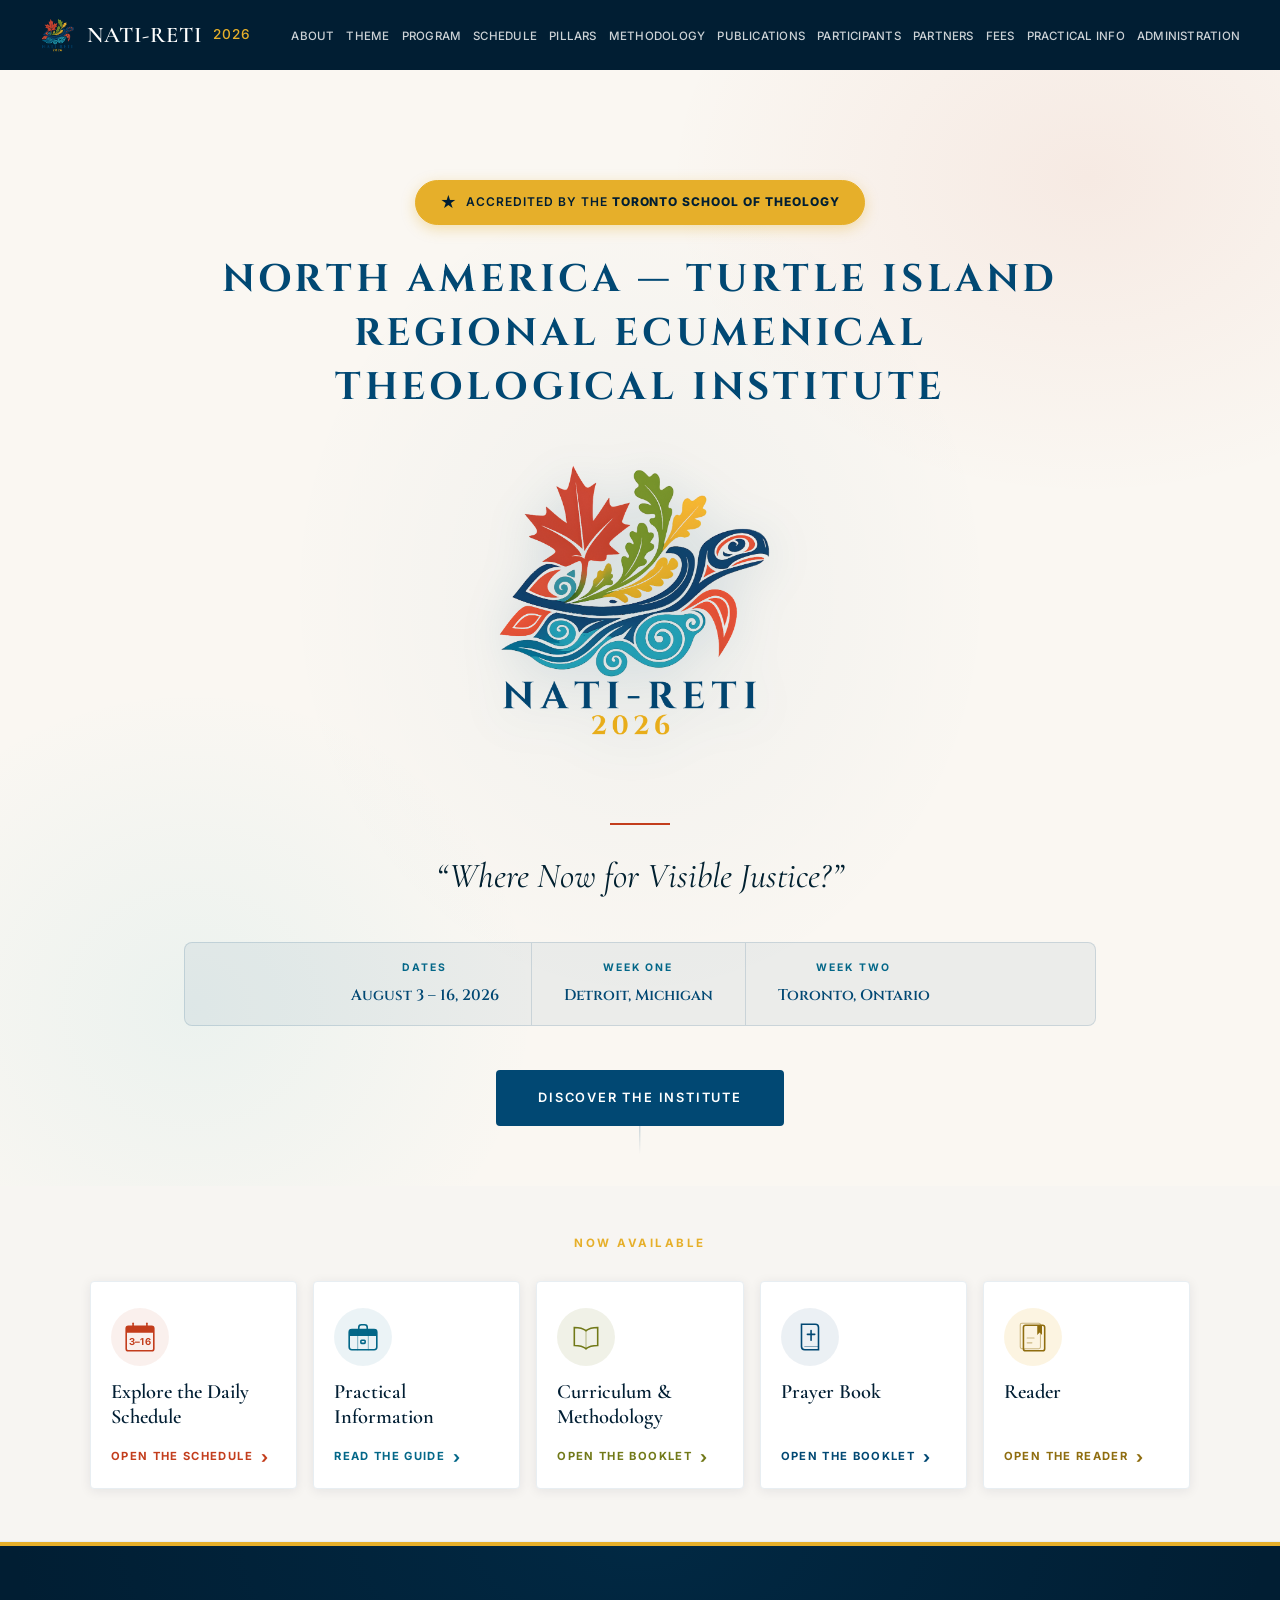
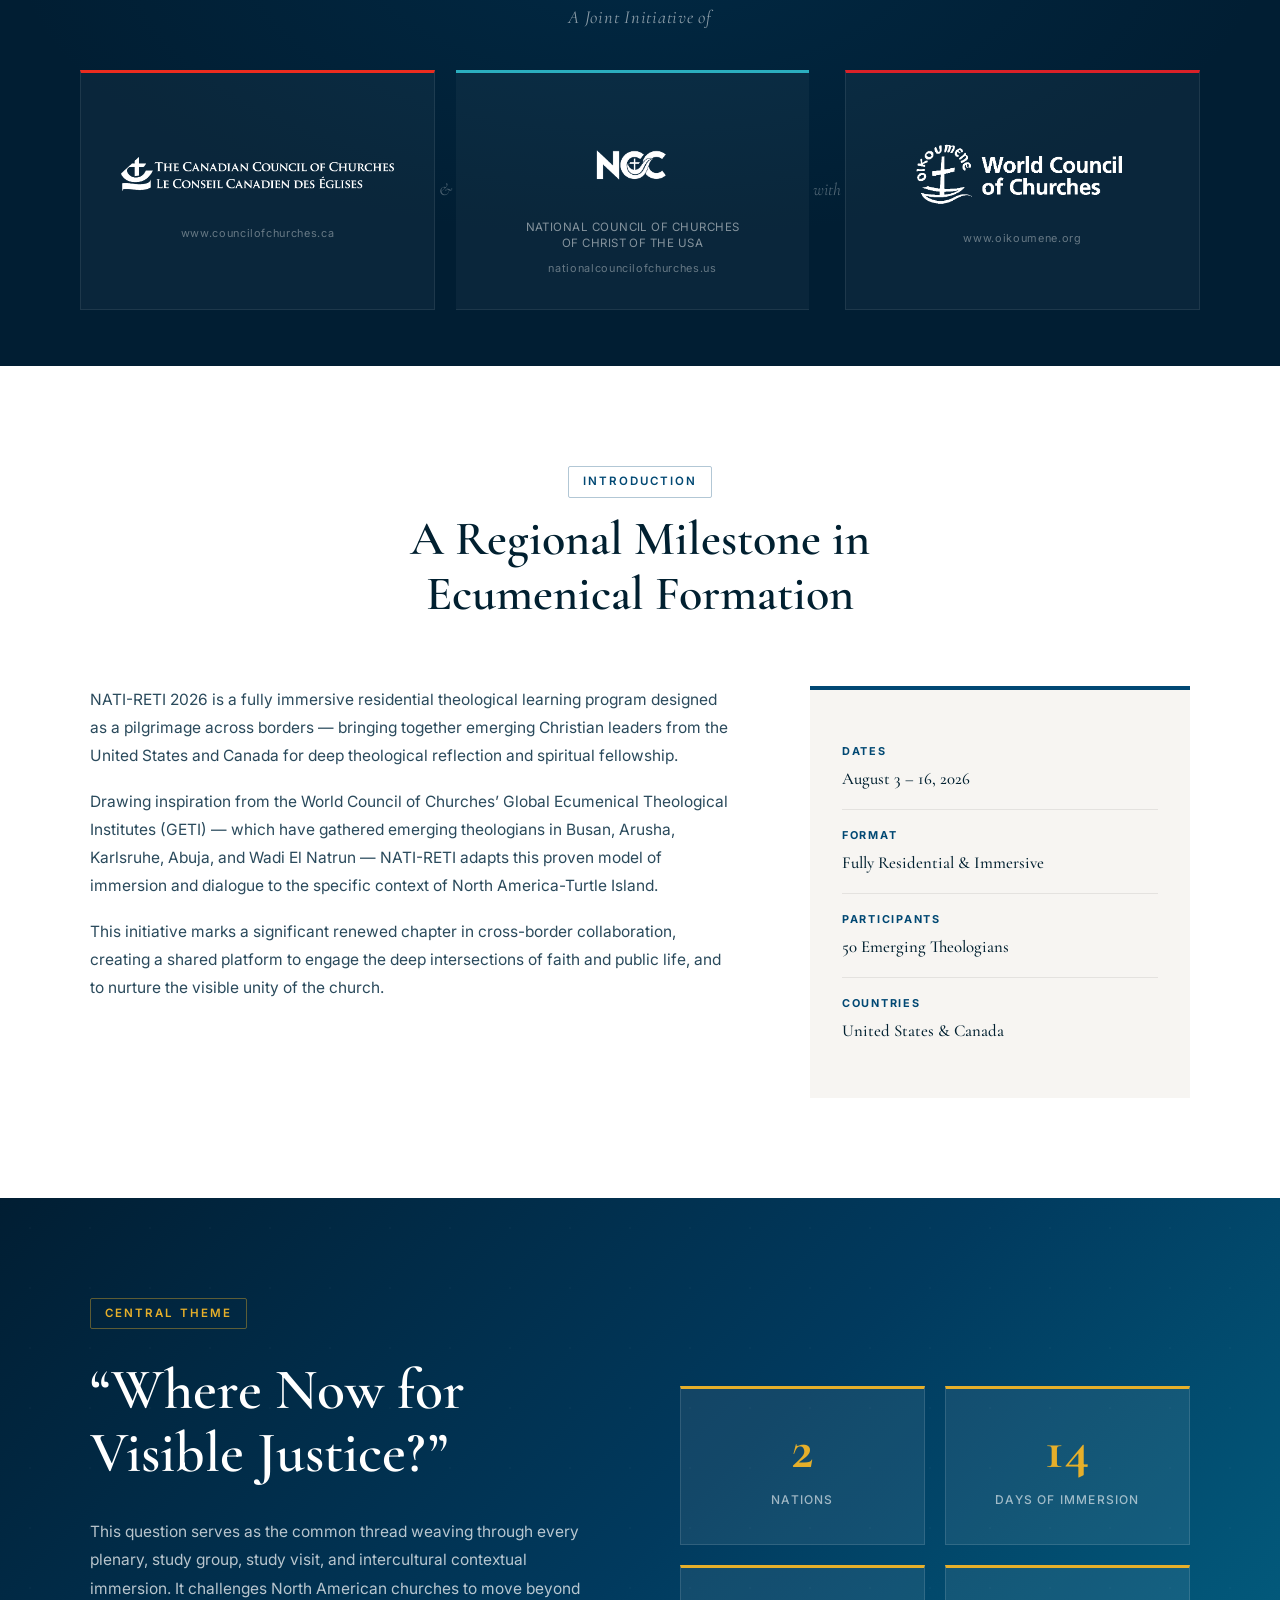
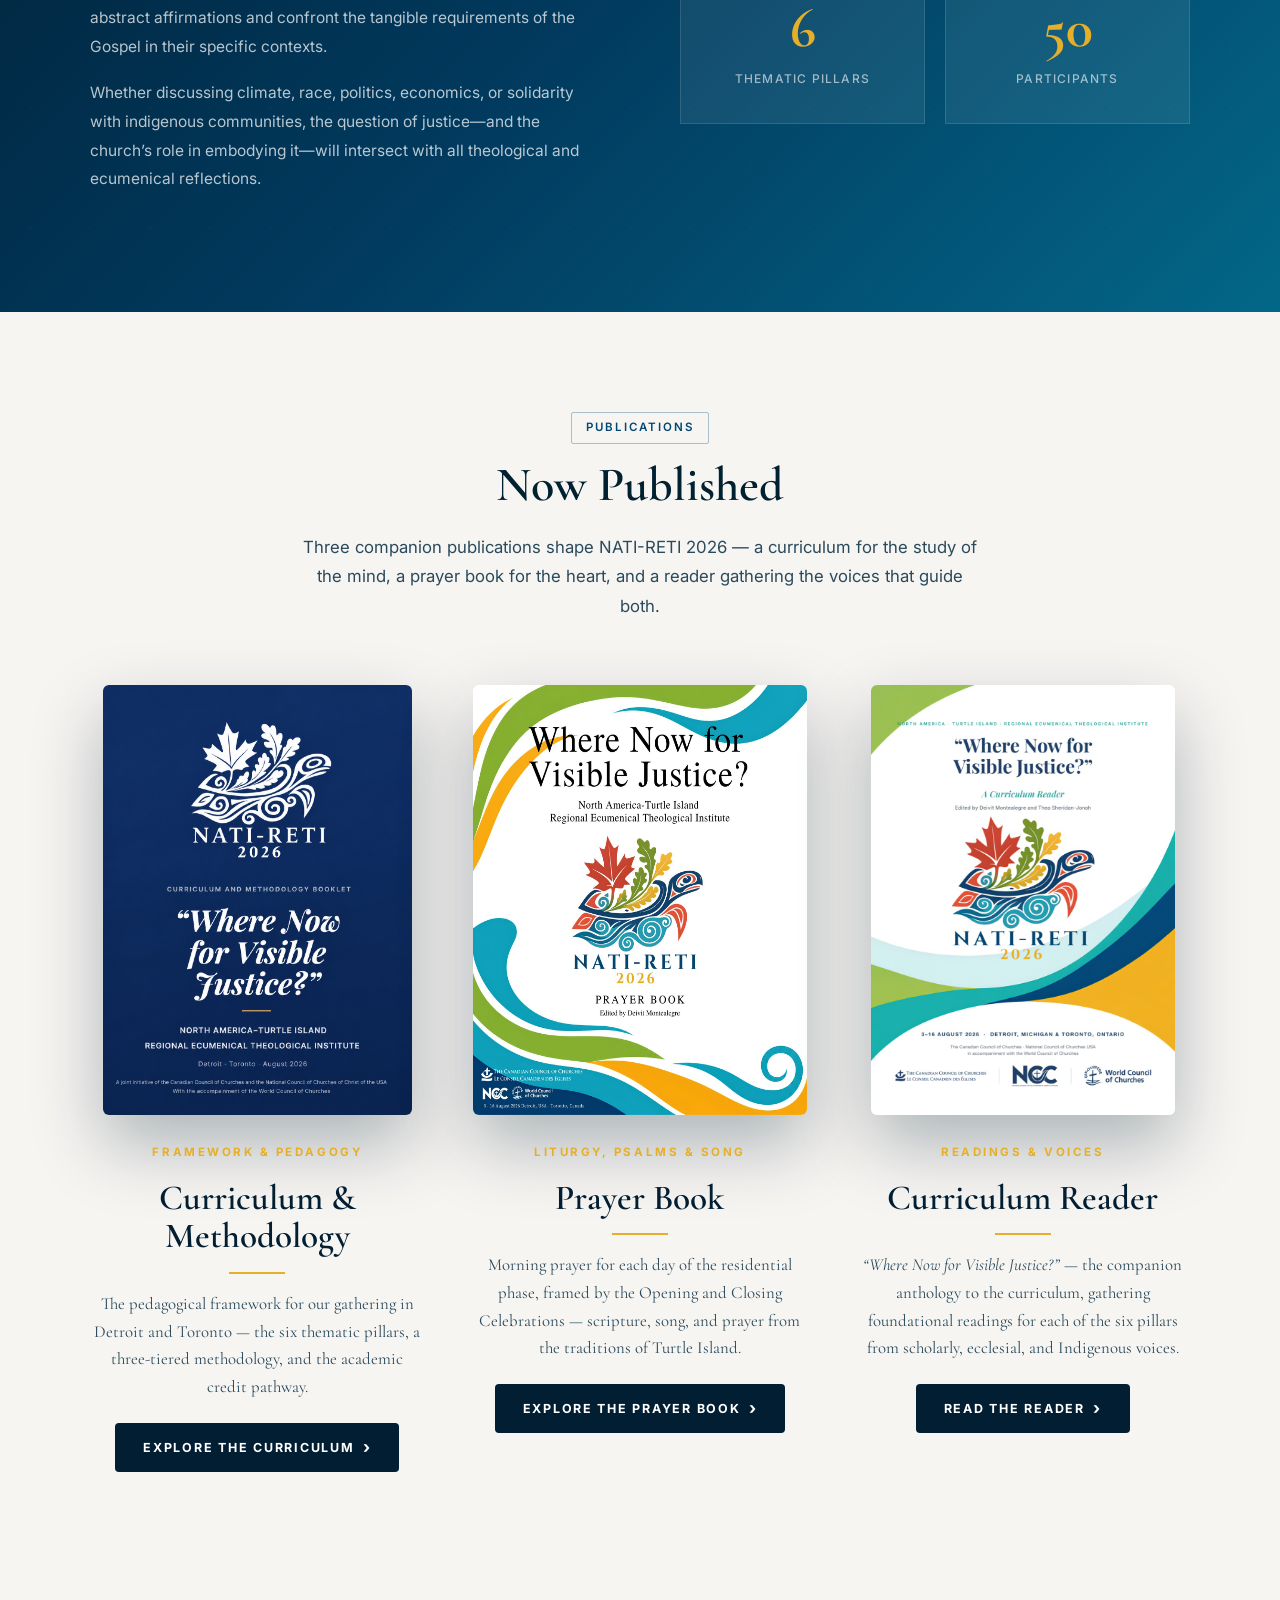
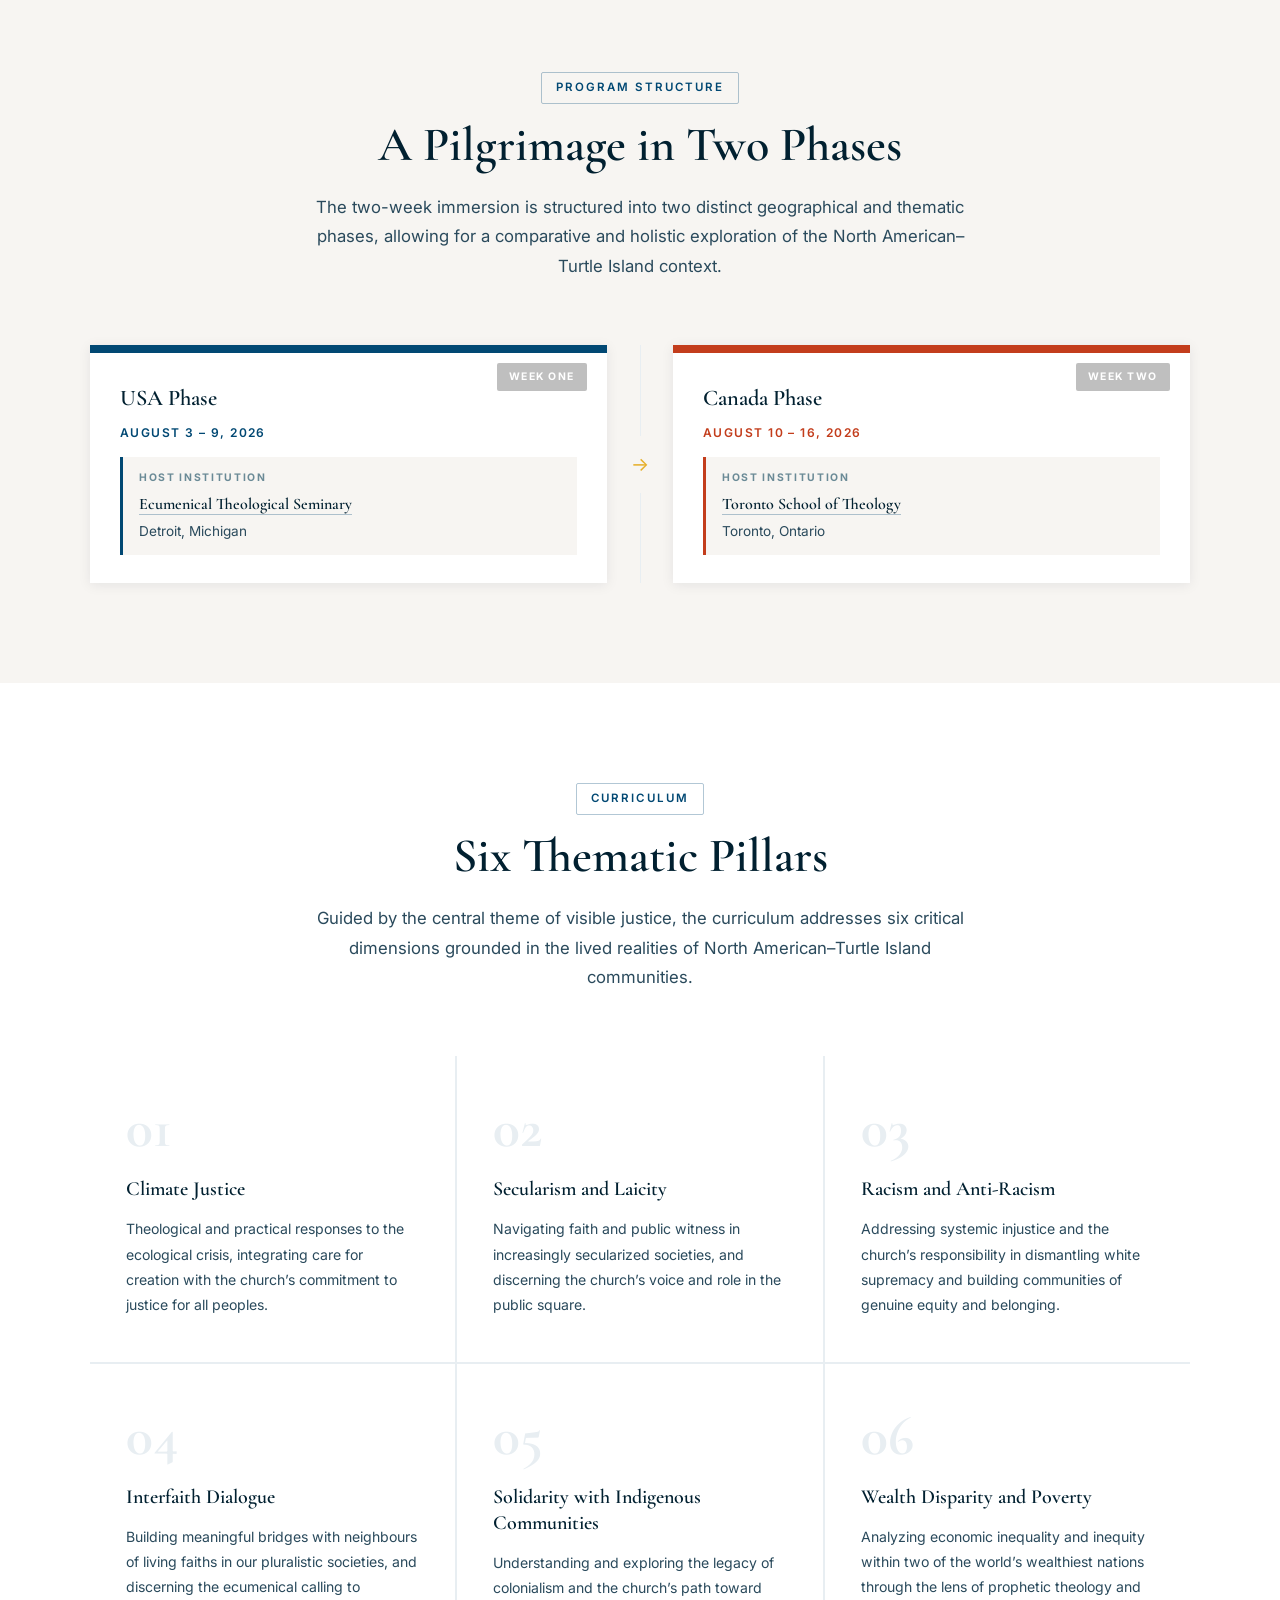
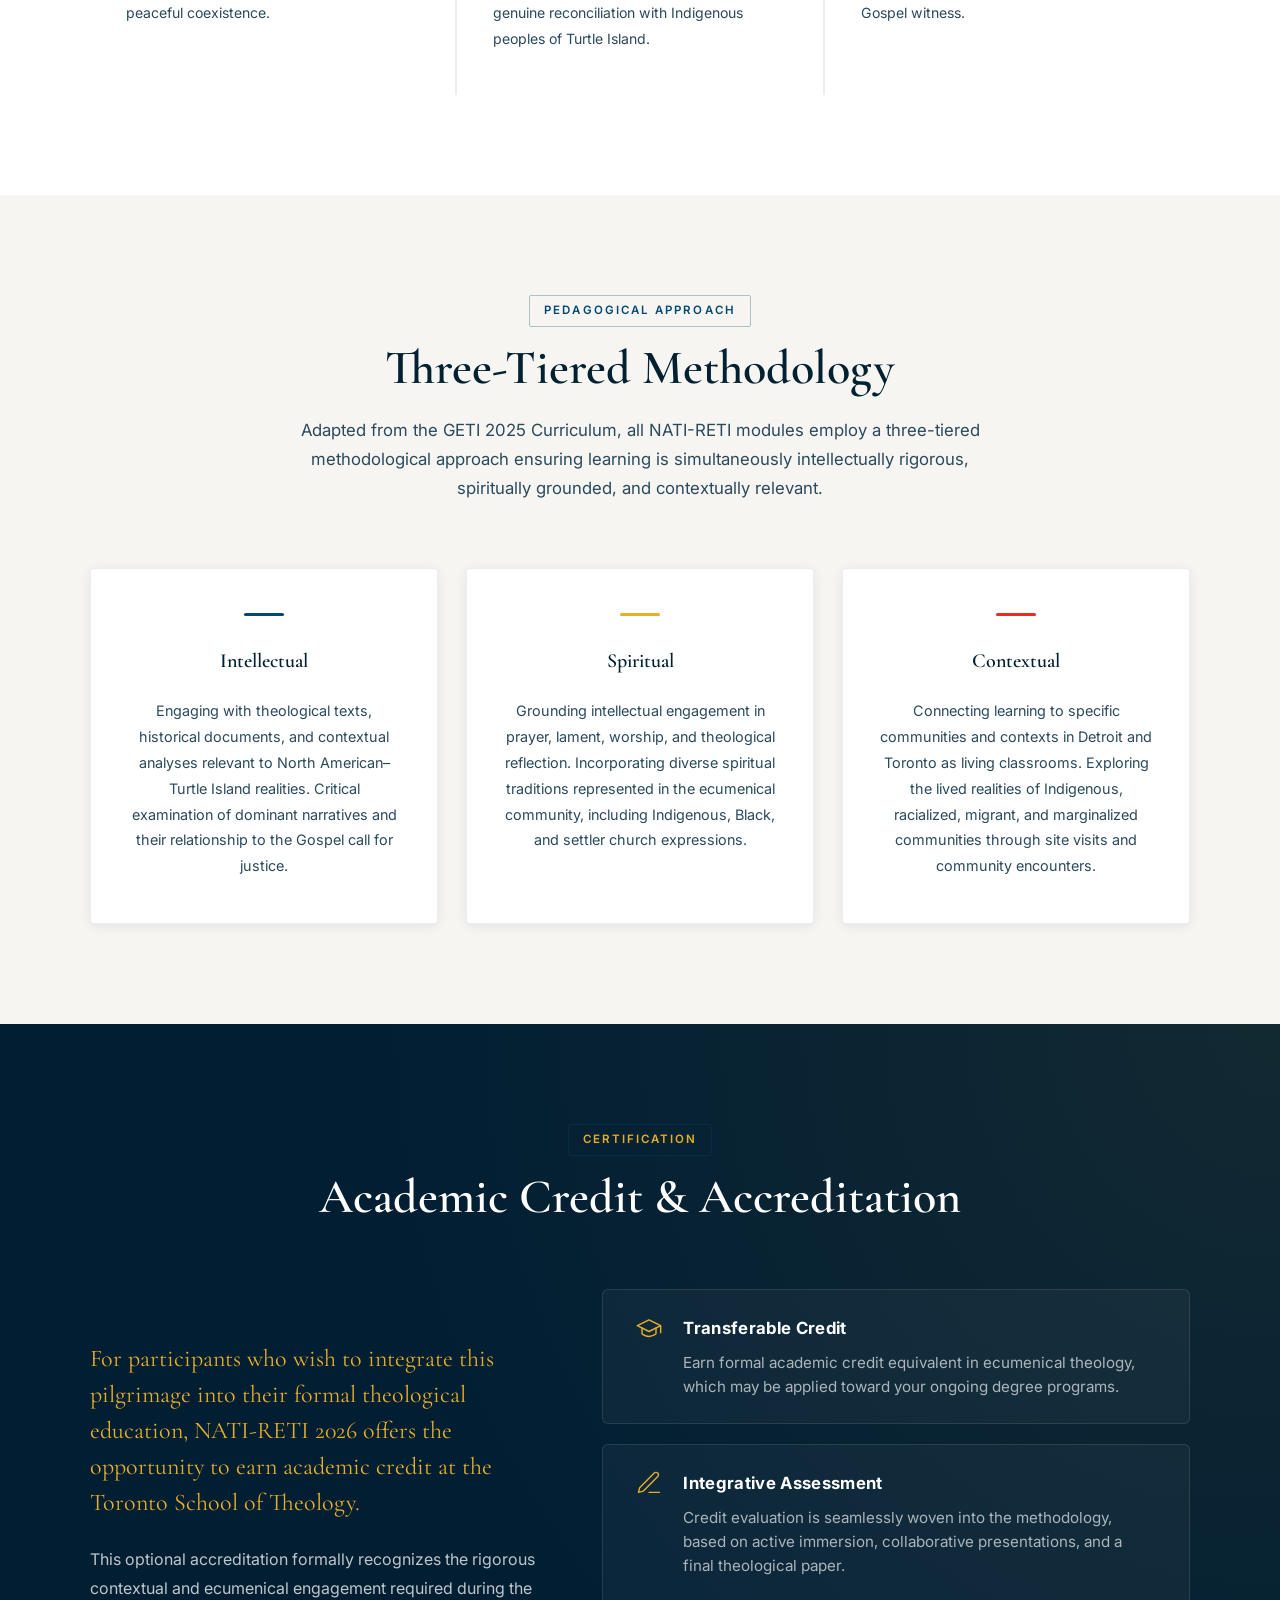
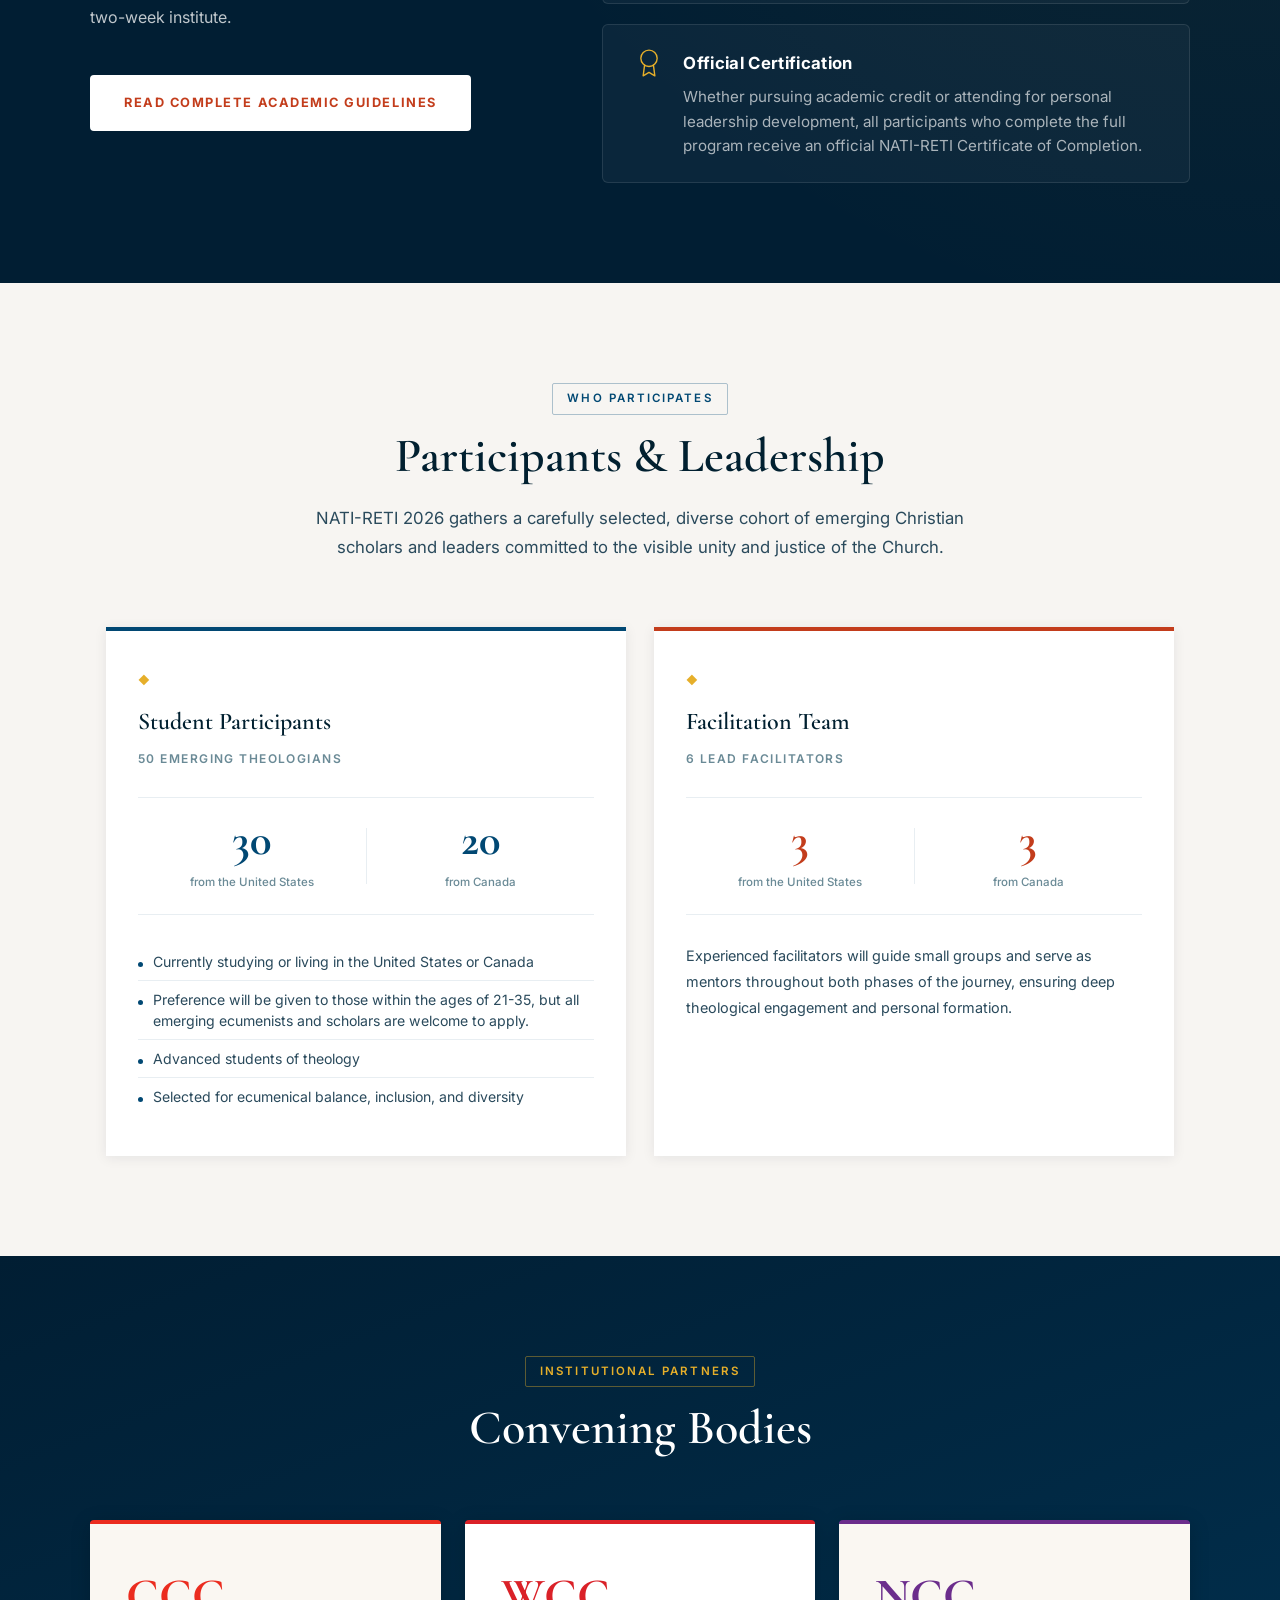
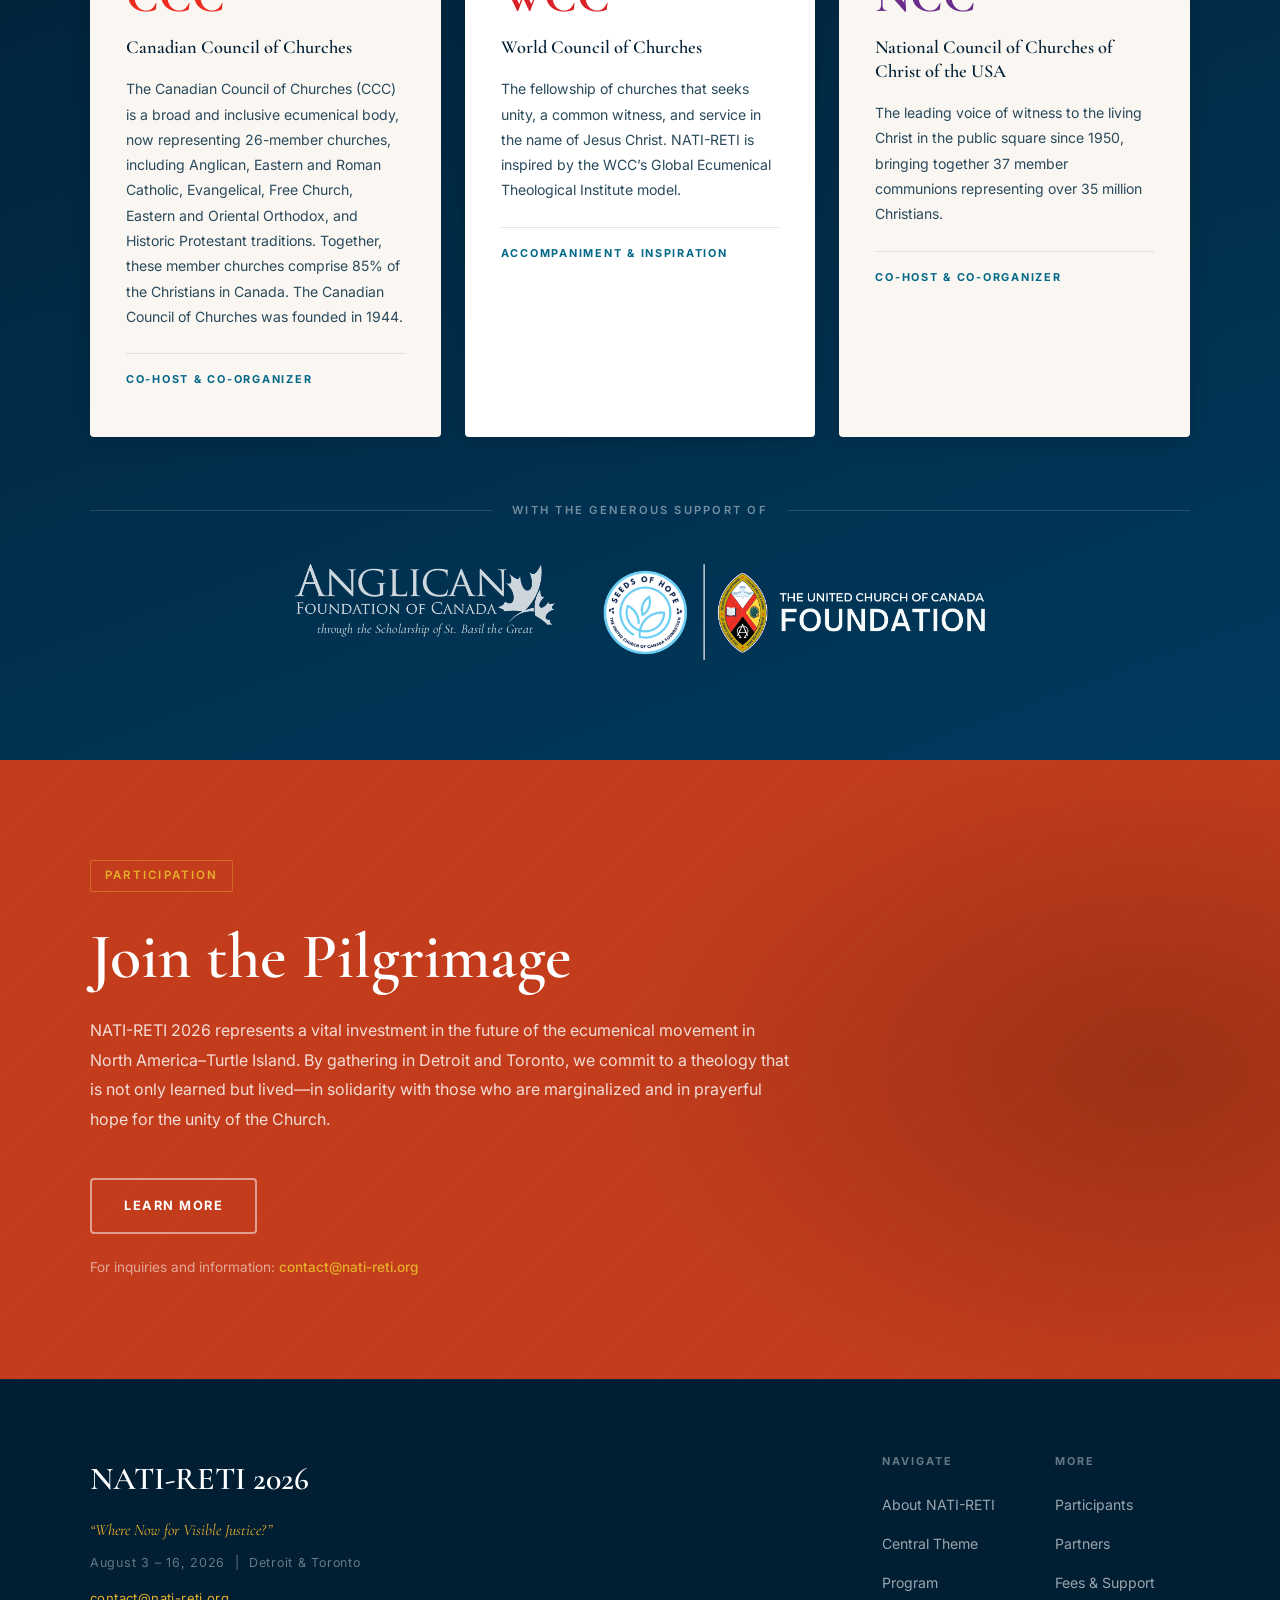
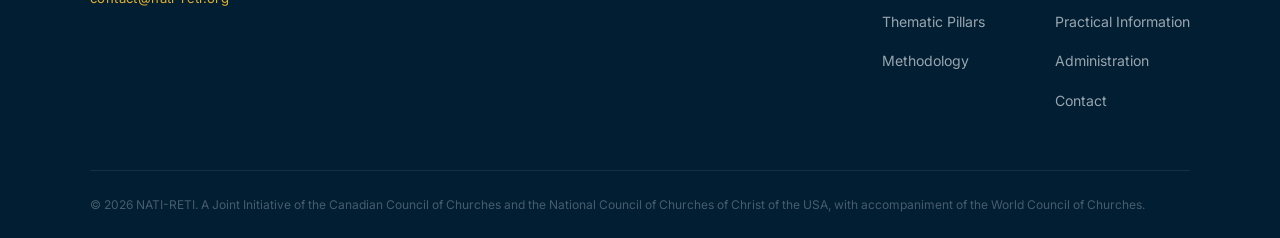
==== index.html @ 06a237c6 "Add a Reader card to the Now Available quick-access row Fifth card linking straight to the Curriculu" ====
<!DOCTYPE html>
<html lang="en">
<head>
  <meta charset="UTF-8" />
  <meta name="viewport" content="width=device-width, initial-scale=1.0" />
  <title>NATI-RETI 2026 — Where Now for Visible Justice?</title>
  <!-- Google tag (gtag.js) -->
  <script async src="https://www.googletagmanager.com/gtag/js?id=G-0VM7DKNVTS"></script>
  <script>
    window.dataLayer = window.dataLayer || [];
    function gtag(){dataLayer.push(arguments);}
    gtag('js', new Date());
    gtag('config', 'G-0VM7DKNVTS');
  </script>
  <link rel="preconnect" href="https://fonts.googleapis.com" />
  <link rel="preconnect" href="https://fonts.gstatic.com" crossorigin />
  <link href="https://fonts.googleapis.com/css2?family=Cinzel:wght@400;600;700;900&family=Cormorant+Garamond:ital,wght@0,300;0,400;0,500;0,600;0,700;1,300;1,400;1,600&family=Inter:wght@300;400;500;600;700&display=swap" rel="stylesheet" />
  <link rel="stylesheet" href="styles.css" />
  <link rel="icon" type="image/x-icon" href="favicon.ico" />
  <link rel="icon" type="image/png" sizes="32x32" href="favicon-32.png" />
  <link rel="icon" type="image/png" sizes="192x192" href="favicon-192.png" />
  <link rel="apple-touch-icon" sizes="512x512" href="favicon-512.png" />
</head>
<body>

  <!-- ===================== NAVIGATION ===================== -->
  <nav class="navbar" id="navbar">
    <div class="nav-container">
      <a href="index.html" class="nav-brand">
        <img src="Logos 3/NATI-RETI-transparent.png" alt="NATI-RETI 2026 Logo" class="nav-logo" />
        <span class="nav-brand-abbr">NATI-RETI</span>
        <span class="nav-brand-year">2026</span>
      </a>
      <button class="nav-toggle" id="navToggle" aria-label="Toggle navigation">
        <span></span><span></span><span></span>
      </button>
      <ul class="nav-links" id="navLinks">
        <li><a href="#about">About</a></li>
        <li><a href="#theme">Theme</a></li>
        <li><a href="#program">Program</a></li>
        <li><a href="schedule.html">Schedule</a></li>
        <li><a href="#pillars">Pillars</a></li>
        <li><a href="#pedagogy">Methodology</a></li>
        <li><a href="#publications">Publications</a></li>
        <li><a href="#participants">Participants</a></li>
        <li><a href="#partners">Partners</a></li>
        <li><a href="fees.html">Fees</a></li>
        <li><a href="practicalities.html">Practical Info</a></li>
        <li><a href="admin/index.html">Administration</a></li>
      </ul>
    </div>
  </nav>

  <!-- ===================== HERO ===================== -->
  <header class="hero" id="home">
    <div class="hero-overlay"></div>
    <div class="hero-content">
      <div class="hero-accreditation">
        <span class="hero-accreditation-icon">★</span>
        <a href="#accreditation" style="color:inherit; text-decoration:none;">Accredited by the <strong>Toronto School of Theology</strong></a>
      </div>
      <h1 class="hero-title">North America &mdash; Turtle Island Regional Ecumenical Theological Institute</h1>
      <div class="hero-logo-wrap">
        <img src="Logos 3/NATI-RETI-transparent.png" alt="NATI-RETI 2026" class="hero-logo" />
      </div>
      <div class="hero-rule"></div>
      <h2 class="hero-theme">&ldquo;Where Now for Visible Justice?&rdquo;</h2>
      <div class="hero-meta">
        <div class="hero-meta-item">
          <span class="hero-meta-label">Dates</span>
          <span class="hero-meta-value">August 3 &ndash; 16, 2026</span>
        </div>
        <div class="hero-meta-divider"></div>
        <div class="hero-meta-item">
          <span class="hero-meta-label">Week One</span>
          <span class="hero-meta-value">Detroit, Michigan</span>
        </div>
        <div class="hero-meta-divider"></div>
        <div class="hero-meta-item">
          <span class="hero-meta-label">Week Two</span>
          <span class="hero-meta-value">Toronto, Ontario</span>
        </div>
      </div>
      <a href="#about" class="hero-btn">Discover the Institute</a>
    </div>
    <div class="hero-scroll-indicator">
      <span>Scroll</span>
      <div class="hero-scroll-line"></div>
    </div>
  </header>

  <!-- ===================== QUICK ACCESS ===================== -->
  <section class="quick-access-section" aria-label="Key participant resources">
    <div class="container quick-access-inner">
      <span class="program-cta-eyebrow">Now Available</span>

      <div class="resource-cards">

        <!-- Daily Schedule -->
        <a href="schedule.html" class="resource-card resource-card--schedule">
          <span class="resource-card-icon" aria-hidden="true">
            <svg viewBox="0 0 64 64" role="presentation" focusable="false">
              <rect class="rc-body" x="6" y="12" width="52" height="46" rx="4"/>
              <path class="rc-band" d="M6 16a4 4 0 0 1 4-4h44a4 4 0 0 1 4 4v8H6z"/>
              <line class="rc-ring" x1="19" y1="6" x2="19" y2="16"/>
              <line class="rc-ring" x1="45" y1="6" x2="45" y2="16"/>
              <text class="rc-dates" x="32" y="47" text-anchor="middle">3&#8211;16</text>
            </svg>
          </span>
          <h3 class="resource-card-title">Explore the Daily Schedule</h3>
          <span class="resource-card-link">Open the schedule <span aria-hidden="true">&rsaquo;</span></span>
        </a>

        <!-- Practical Information -->
        <a href="practicalities.html" class="resource-card resource-card--practical">
          <span class="resource-card-icon" aria-hidden="true">
            <svg viewBox="0 0 64 64" role="presentation" focusable="false">
              <path class="rc-ring" d="M24 18v-4a5 5 0 0 1 5-5h6a5 5 0 0 1 5 5v4"/>
              <rect class="rc-body" x="6" y="18" width="52" height="38" rx="5"/>
              <path class="rc-band" d="M6 23a5 5 0 0 1 5-5h42a5 5 0 0 1 5 5v7H6z"/>
              <line class="rc-strap" x1="22" y1="18" x2="22" y2="56"/>
              <line class="rc-strap" x1="42" y1="18" x2="42" y2="56"/>
              <rect class="rc-clasp" x="28" y="38" width="8" height="6" rx="1.5"/>
            </svg>
          </span>
          <h3 class="resource-card-title">Practical Information</h3>
          <span class="resource-card-link">Read the guide <span aria-hidden="true">&rsaquo;</span></span>
        </a>

        <!-- Curriculum & Methodology -->
        <a href="reticurriculum-flipbook.html" class="resource-card resource-card--curriculum">
          <span class="resource-card-icon" aria-hidden="true">
            <svg viewBox="0 0 64 64" role="presentation" focusable="false">
              <path class="rc-body" d="M32 20c-5-4-12-6-22-6v34c10 0 17 2 22 6"/>
              <path class="rc-body" d="M32 20c5-4 12-6 22-6v34c-10 0-17 2-22 6"/>
              <line class="rc-strap" x1="32" y1="20" x2="32" y2="54"/>
            </svg>
          </span>
          <h3 class="resource-card-title">Curriculum &amp; Methodology</h3>
          <span class="resource-card-link">Open the booklet <span aria-hidden="true">&rsaquo;</span></span>
        </a>

        <!-- Prayer Book -->
        <a href="prayerbook-flipbook.html" class="resource-card resource-card--prayer">
          <span class="resource-card-icon" aria-hidden="true">
            <svg viewBox="0 0 64 64" role="presentation" focusable="false">
              <path class="rc-body" d="M16 8h26a6 6 0 0 1 6 6v42H22a6 6 0 0 1-6-6z"/>
              <path class="rc-strap" d="M22 50h26"/>
              <line class="rc-ring" x1="34" y1="20" x2="34" y2="38"/>
              <line class="rc-ring" x1="27" y1="27" x2="41" y2="27"/>
            </svg>
          </span>
          <h3 class="resource-card-title">Prayer Book</h3>
          <span class="resource-card-link">Open the booklet <span aria-hidden="true">&rsaquo;</span></span>
        </a>

        <!-- Curriculum Reader -->
        <a href="NATI-RETI-2026-Curriculum-Reader.pdf" target="_blank" rel="noopener" class="resource-card resource-card--reader">
          <span class="resource-card-icon" aria-hidden="true">
            <svg viewBox="0 0 64 64" role="presentation" focusable="false">
              <rect class="rc-strap" x="8" y="6" width="38" height="48" rx="3"/>
              <rect class="rc-body" x="14" y="10" width="40" height="48" rx="4"/>
              <path class="rc-band" d="M40 10h9v18l-4.5-4.5L40 28z"/>
              <line class="rc-strap" x1="21" y1="34" x2="34" y2="34"/>
              <line class="rc-strap" x1="21" y1="43" x2="30" y2="43"/>
            </svg>
          </span>
          <h3 class="resource-card-title">Reader</h3>
          <span class="resource-card-link">Open the Reader <span aria-hidden="true">&rsaquo;</span></span>
        </a>

      </div>
    </div>
  </section>

  <!-- ===================== PARTNER STRIP ===================== -->
  <section class="partner-strip">
    <div class="partner-strip-container">
      <p class="partner-strip-heading">A Joint Initiative of</p>
      <div class="partner-strip-logos">
        <div class="partner-strip-card ccc-card">
          <img src="Logos 3/partner-ccc.png" alt="The Canadian Council of Churches" class="partner-logo partner-logo-ccc" />
          <a href="https://www.councilofchurches.ca" target="_blank" rel="noopener" class="partner-strip-link">www.councilofchurches.ca</a>
        </div>
        <div class="partner-strip-ampersand">&amp;</div>
        <div class="partner-strip-card ncc-card">
          <img src="Logos 3/partner-ncc.png" alt="National Council of Churches of Christ of the USA" class="partner-logo partner-logo-ncc" />
          <span class="partner-logo-label">National Council of Churches<br>of Christ of the USA</span>
          <a href="https://nationalcouncilofchurches.us" target="_blank" rel="noopener" class="partner-strip-link">nationalcouncilofchurches.us</a>
        </div>
        <div class="partner-strip-ampersand">with</div>
        <div class="partner-strip-card wcc-card">
          <img src="Logos 3/partner-wcc.png" alt="World Council of Churches" class="partner-logo partner-logo-wcc" />
          <a href="https://www.oikoumene.org" target="_blank" rel="noopener" class="partner-strip-link">www.oikoumene.org</a>
        </div>
      </div>
    </div>
  </section>

  <!-- ===================== ABOUT ===================== -->
  <section class="section about-section" id="about">
    <div class="container">
      <div class="section-header">
        <span class="section-tag">Introduction</span>
        <h2 class="section-title">A Regional Milestone in<br>Ecumenical Formation</h2>
      </div>
      <div class="about-grid">
        <div class="about-text">
          <p class="about-lead">
            NATI-RETI 2026 is a fully immersive residential theological learning program designed as a pilgrimage across borders — bringing together emerging Christian leaders from the United States and Canada for deep theological reflection and spiritual fellowship.
          </p>
          <p>
            Drawing inspiration from the World Council of Churches&rsquo; Global Ecumenical Theological Institutes (GETI) — which have gathered emerging theologians in Busan, Arusha, Karlsruhe, Abuja, and Wadi El Natrun — NATI-RETI adapts this proven model of immersion and dialogue to the specific context of North America-Turtle Island.
          </p>
          <p>
            This initiative marks a significant renewed chapter in cross-border collaboration, creating a shared platform to engage the deep intersections of faith and public life, and to nurture the visible unity of the church.
          </p>
        </div>
        <div class="about-details-card">
          <div class="detail-block">
            <span class="detail-label">Dates</span>
            <span class="detail-value">August 3 &ndash; 16, 2026</span>
          </div>
          <div class="detail-divider"></div>
          <div class="detail-block">
            <span class="detail-label">Format</span>
            <span class="detail-value">Fully Residential &amp; Immersive</span>
          </div>
          <div class="detail-divider"></div>
          <div class="detail-block">
            <span class="detail-label">Participants</span>
            <span class="detail-value">50 Emerging Theologians</span>
          </div>
          <div class="detail-divider"></div>
          <div class="detail-block">
            <span class="detail-label">Countries</span>
            <span class="detail-value">United States &amp; Canada</span>
          </div>
        </div>
      </div>
    </div>
  </section>

  <!-- ===================== THEME ===================== -->
  <section class="theme-section" id="theme">
    <div class="theme-inner">
      <div class="theme-text-block">
        <span class="section-tag light">Central Theme</span>
        <h2 class="theme-question">&ldquo;Where Now for<br>Visible Justice?&rdquo;</h2>
        <p class="theme-description">
          This question serves as the common thread weaving through every plenary, study group, study visit, and intercultural contextual immersion. It challenges North American churches to move beyond abstract affirmations and confront the tangible requirements of the Gospel in their specific contexts.
        </p>
        <p class="theme-description">
          Whether discussing climate, race, politics, economics, or solidarity with indigenous communities, the question of justice&mdash;and the church&rsquo;s role in embodying it&mdash;will intersect with all theological and ecumenical reflections.
        </p>
      </div>
      <div class="theme-visual-block">
        <div class="theme-stat-card">
          <span class="theme-stat-number">2</span>
          <span class="theme-stat-label">Nations</span>
        </div>
        <div class="theme-stat-card">
          <span class="theme-stat-number">14</span>
          <span class="theme-stat-label">Days of Immersion</span>
        </div>
        <div class="theme-stat-card">
          <span class="theme-stat-number">6</span>
          <span class="theme-stat-label">Thematic Pillars</span>
        </div>
        <div class="theme-stat-card">
          <span class="theme-stat-number">50</span>
          <span class="theme-stat-label">Participants</span>
        </div>
      </div>
    </div>
  </section>

  <!-- ===================== PUBLICATIONS ===================== -->
  <section class="section publications-section" id="publications" aria-label="NATI-RETI 2026 Publications">
    <div class="container">
      <div class="section-header">
        <span class="section-tag">Publications</span>
        <h2 class="section-title">Now Published</h2>
        <p class="section-subtitle">Three companion publications shape NATI-RETI 2026 — a curriculum for the study of the mind, a prayer book for the heart, and a reader gathering the voices that guide both.</p>
      </div>
      <div class="publications-grid">

        <article class="publication-card">
          <div class="publication-cover-wrap">
            <a href="reticurriculum-flipbook.html" class="publication-cover" aria-label="Explore the Curriculum and Methodology Booklet">
              <img src="book-navyfinal.jpg" alt="NATI-RETI 2026 Curriculum and Methodology Booklet cover" />
            </a>
          </div>
          <div class="publication-text">
            <span class="publication-eyebrow">Framework &amp; Pedagogy</span>
            <h3 class="publication-title">Curriculum &amp; Methodology</h3>
            <div class="publication-rule"></div>
            <p class="publication-body">The pedagogical framework for our gathering in Detroit and Toronto &mdash; the six thematic pillars, a three-tiered methodology, and the academic credit pathway.</p>
            <a href="reticurriculum-flipbook.html" class="publication-cta">Explore the Curriculum <span aria-hidden="true">&rsaquo;</span></a>
          </div>
        </article>

        <article class="publication-card">
          <div class="publication-cover-wrap">
            <a href="prayerbook-flipbook.html" class="publication-cover" aria-label="Explore the Prayer Book">
              <img src="prayerbook-img/pb-cover.jpg" alt="NATI-RETI 2026 Prayer Book cover" />
            </a>
          </div>
          <div class="publication-text">
            <span class="publication-eyebrow">Liturgy, Psalms &amp; Song</span>
            <h3 class="publication-title">Prayer Book</h3>
            <div class="publication-rule"></div>
            <p class="publication-body">Morning prayer for each day of the residential phase, framed by the Opening and Closing Celebrations &mdash; scripture, song, and prayer from the traditions of Turtle Island.</p>
            <a href="prayerbook-flipbook.html" class="publication-cta">Explore the Prayer Book <span aria-hidden="true">&rsaquo;</span></a>
          </div>
        </article>

        <article class="publication-card">
          <div class="publication-cover-wrap">
            <a href="NATI-RETI-2026-Curriculum-Reader.pdf" target="_blank" rel="noopener" class="publication-cover" aria-label="Read the Curriculum Reader (PDF)">
              <img src="reader-cover.jpg" alt="NATI-RETI 2026 Curriculum Reader cover — Where Now for Visible Justice?" />
            </a>
          </div>
          <div class="publication-text">
            <span class="publication-eyebrow">Readings &amp; Voices</span>
            <h3 class="publication-title">Curriculum Reader</h3>
            <div class="publication-rule"></div>
            <p class="publication-body"><em>&ldquo;Where Now for Visible Justice?&rdquo;</em> &mdash; the companion anthology to the curriculum, gathering foundational readings for each of the six pillars from scholarly, ecclesial, and Indigenous voices.</p>
            <a href="NATI-RETI-2026-Curriculum-Reader.pdf" target="_blank" rel="noopener" class="publication-cta">Read the Reader <span aria-hidden="true">&rsaquo;</span></a>
          </div>
        </article>

      </div>
    </div>
  </section>

  <!-- ===================== PROGRAM STRUCTURE ===================== -->
  <section class="section program-section" id="program">
    <div class="container">
      <div class="section-header">
        <span class="section-tag">Program Structure</span>
        <h2 class="section-title">A Pilgrimage in Two Phases</h2>
        <p class="section-subtitle">
          The two-week immersion is structured into two distinct geographical and thematic phases, allowing for a comparative and holistic exploration of the North American&ndash;Turtle Island context.
        </p>
      </div>

      <div class="program-phases">
        <!-- Week 1 -->
        <div class="phase-card phase-card--usa">
          <div class="phase-card-header">
            <div class="phase-week-badge">Week One</div>
            <div class="phase-flag-accent usa-accent"></div>
          </div>
          <div class="phase-card-body">
            <h3 class="phase-title">USA Phase</h3>
            <div class="phase-dates">August 3 &ndash; 9, 2026</div>
            <div class="phase-location-block">
              <span class="phase-location-label">Host Institution</span>
              <span class="phase-location-name"><a href="https://www.etseminary.edu/" target="_blank" rel="noopener" class="location-link">Ecumenical Theological Seminary</a></span>
              <span class="phase-location-city">Detroit, Michigan</span>
            </div>
          </div>
        </div>

        <!-- Connector -->
        <div class="phase-connector">
          <div class="phase-connector-line"></div>
          <div class="phase-connector-icon">&#8594;</div>
          <div class="phase-connector-line"></div>
        </div>

        <!-- Week 2 -->
        <div class="phase-card phase-card--canada">
          <div class="phase-card-header">
            <div class="phase-week-badge">Week Two</div>
            <div class="phase-flag-accent canada-accent"></div>
          </div>
          <div class="phase-card-body">
            <h3 class="phase-title">Canada Phase</h3>
            <div class="phase-dates">August 10 &ndash; 16, 2026</div>
            <div class="phase-location-block">
              <span class="phase-location-label">Host Institution</span>
              <span class="phase-location-name"><a href="https://www.tst.edu/" target="_blank" rel="noopener" class="location-link">Toronto School of Theology</a></span>
              <span class="phase-location-city">Toronto, Ontario</span>
            </div>
          </div>
        </div>
      </div>

    </div>
  </section>

  <!-- ===================== THEMATIC PILLARS ===================== -->
  <section class="section pillars-section" id="pillars">
    <div class="container">
      <div class="section-header">
        <span class="section-tag">Curriculum</span>
        <h2 class="section-title">Six Thematic Pillars</h2>
        <p class="section-subtitle">
          Guided by the central theme of visible justice, the curriculum addresses six critical dimensions grounded in the lived realities of North American&ndash;Turtle Island communities.
        </p>
      </div>

      <div class="pillars-grid">

        <div class="pillar-card" data-index="01" style="--pillar-color: #3D993D;">
          <div class="pillar-number">01</div>
          <h3 class="pillar-title">Climate Justice</h3>
          <p class="pillar-text">
            Theological and practical responses to the ecological crisis, integrating care for creation with the church&rsquo;s commitment to justice for all peoples.
          </p>
          <div class="pillar-bar"></div>
        </div>

        <div class="pillar-card" data-index="02" style="--pillar-color: #A3A3A3;">
          <div class="pillar-number">02</div>
          <h3 class="pillar-title">Secularism and Laicity</h3>
          <p class="pillar-text">
            Navigating faith and public witness in increasingly secularized societies, and discerning the church&rsquo;s voice and role in the public square.
          </p>
          <div class="pillar-bar"></div>
        </div>

        <div class="pillar-card" data-index="03" style="--pillar-color: #F43506;">
          <div class="pillar-number">03</div>
          <h3 class="pillar-title">Racism and Anti-Racism</h3>
          <p class="pillar-text">
            Addressing systemic injustice and the church&rsquo;s responsibility in dismantling white supremacy and building communities of genuine equity and belonging.
          </p>
          <div class="pillar-bar"></div>
        </div>

        <div class="pillar-card" data-index="04" style="--pillar-color: #BB35EC;">
          <div class="pillar-number">04</div>
          <h3 class="pillar-title">Interfaith Dialogue</h3>
          <p class="pillar-text">
            Building meaningful bridges with neighbours of living faiths in our pluralistic societies, and discerning the ecumenical calling to peaceful coexistence.
          </p>
          <div class="pillar-bar"></div>
        </div>

        <div class="pillar-card" data-index="05" style="--pillar-color: #D35400;">
          <div class="pillar-number">05</div>
          <h3 class="pillar-title">Solidarity with Indigenous Communities</h3>
          <p class="pillar-text">
            Understanding and exploring the legacy of colonialism and the church&rsquo;s path toward genuine reconciliation with Indigenous peoples of Turtle Island.
          </p>
          <div class="pillar-bar"></div>
        </div>

        <div class="pillar-card" data-index="06" style="--pillar-color: #1F3F66;">
          <div class="pillar-number">06</div>
          <h3 class="pillar-title">Wealth Disparity and Poverty</h3>
          <p class="pillar-text">
            Analyzing economic inequality and inequity within two of the world&rsquo;s wealthiest nations through the lens of prophetic theology and Gospel witness.
          </p>
          <div class="pillar-bar"></div>
        </div>

      </div>
    </div>
  </section>


  <!-- ===================== PEDAGOGICAL APPROACH ===================== -->
  <section class="section pedagogy-section" id="pedagogy">
    <div class="container">
      <div class="section-header">
        <span class="section-tag">Pedagogical Approach</span>
        <h2 class="section-title">Three-Tiered Methodology</h2>
        <p class="section-subtitle">
          Adapted from the GETI 2025 Curriculum, all NATI-RETI modules employ a three-tiered methodological approach ensuring learning is simultaneously intellectually rigorous, spiritually grounded, and contextually relevant.
        </p>
      </div>
      <div class="pedagogy-grid">

        <div class="pedagogy-card">
          <div class="pedagogy-card-accent pedagogy-accent--intellectual"></div>
          <h3 class="pedagogy-card-title">Intellectual</h3>
          <p class="pedagogy-card-desc">Engaging with theological texts, historical documents, and contextual analyses relevant to North American&ndash;Turtle Island realities. Critical examination of dominant narratives and their relationship to the Gospel call for justice.</p>
        </div>

        <div class="pedagogy-card">
          <div class="pedagogy-card-accent pedagogy-accent--spiritual"></div>
          <h3 class="pedagogy-card-title">Spiritual</h3>
          <p class="pedagogy-card-desc">Grounding intellectual engagement in prayer, lament, worship, and theological reflection. Incorporating diverse spiritual traditions represented in the ecumenical community, including Indigenous, Black, and settler church expressions.</p>
        </div>

        <div class="pedagogy-card">
          <div class="pedagogy-card-accent pedagogy-accent--contextual"></div>
          <h3 class="pedagogy-card-title">Contextual</h3>
          <p class="pedagogy-card-desc">Connecting learning to specific communities and contexts in Detroit and Toronto as living classrooms. Exploring the lived realities of Indigenous, racialized, migrant, and marginalized communities through site visits and community encounters.</p>
        </div>

      </div>
    </div>
  </section>

  <!-- ===================== ACCREDITATION ===================== -->
  <section class="section accreditation-section" id="accreditation">
    <div class="container">
      <div class="section-header">
        <span class="section-tag">Certification</span>
        <h2 class="section-title">Academic Credit &amp; Accreditation</h2>
      </div>
      
      <div class="accreditation-grid">
        <div class="accreditation-intro">
          <p class="accreditation-lead">
            For participants who wish to integrate this pilgrimage into their formal theological education, NATI-RETI 2026 offers the opportunity to earn academic credit at the Toronto School of Theology.
          </p>
          <p>
            This optional accreditation formally recognizes the rigorous contextual and ecumenical engagement required during the two-week institute.
          </p>
          <a href="reticurriculum-flipbook.html" class="btn btn-primary" style="margin-top:20px;">Read Complete Academic Guidelines</a>
        </div>
        
        <div class="accreditation-cards">
          <div class="accreditation-card">
            <div class="accreditation-icon">
              <svg viewBox="0 0 24 24" fill="none" stroke="currentColor" stroke-width="1.2" stroke-linecap="round" stroke-linejoin="round" width="28" height="28">
                <path d="M22 10v6M2 10l10-5 10 5-10 5z"/>
                <path d="M6 12v5c3 3 9 3 12 0v-5"/>
              </svg>
            </div>
            <div>
              <h3 class="accreditation-card-title">Transferable Credit</h3>
              <p class="accreditation-card-text">
                Earn formal academic credit equivalent in ecumenical theology, which may be applied toward your ongoing degree programs.
              </p>
            </div>
          </div>
          <div class="accreditation-card">
            <div class="accreditation-icon">
              <svg viewBox="0 0 24 24" fill="none" stroke="currentColor" stroke-width="1.2" stroke-linecap="round" stroke-linejoin="round" width="28" height="28">
                <path d="M12 20h9"/>
                <path d="M16.5 3.5a2.121 2.121 0 0 1 3 3L7 19l-4 1 1-4L16.5 3.5z"/>
              </svg>
            </div>
            <div>
              <h3 class="accreditation-card-title">Integrative Assessment</h3>
              <p class="accreditation-card-text">
                Credit evaluation is seamlessly woven into the methodology, based on active immersion, collaborative presentations, and a final theological paper.
              </p>
            </div>
          </div>
          <div class="accreditation-card">
            <div class="accreditation-icon">
              <svg viewBox="0 0 24 24" fill="none" stroke="currentColor" stroke-width="1.2" stroke-linecap="round" stroke-linejoin="round" width="28" height="28">
                <circle cx="12" cy="8" r="7"/>
                <polyline points="8.21 13.89 7 23 12 20 17 23 15.79 13.88"/>
              </svg>
            </div>
            <div>
              <h3 class="accreditation-card-title">Official Certification</h3>
              <p class="accreditation-card-text">
                Whether pursuing academic credit or attending for personal leadership development, all participants who complete the full program receive an official NATI-RETI Certificate of Completion.
              </p>
            </div>
          </div>
        </div>
      </div>
    </div>
  </section>

  <!-- ===================== PARTICIPANTS ===================== -->
  <section class="section participants-section" id="participants">
    <div class="container">
      <div class="section-header">
        <span class="section-tag">Who Participates</span>
        <h2 class="section-title">Participants &amp; Leadership</h2>
        <p class="section-subtitle">
          NATI-RETI 2026 gathers a carefully selected, diverse cohort of emerging Christian scholars and leaders committed to the visible unity and justice of the Church.
        </p>
      </div>

      <div class="participants-grid">

        <div class="participant-block participant-block--students">
          <div class="participant-block-header">
            <div class="participant-block-icon">&#9670;</div>
            <h3 class="participant-block-title">Student Participants</h3>
            <div class="participant-block-count">50 Emerging Theologians</div>
          </div>
          <div class="participant-block-body">
            <div class="participant-split">
              <div class="participant-split-item">
                <span class="split-number">30</span>
                <span class="split-label">from the United States</span>
              </div>
              <div class="participant-split-divider"></div>
              <div class="participant-split-item">
                <span class="split-number">20</span>
                <span class="split-label">from Canada</span>
              </div>
            </div>
            <ul class="participant-profile-list">
              <li>Currently studying or living in the United States or Canada</li>
              <li>Preference will be given to those within the ages of 21-35, but all emerging ecumenists and scholars are welcome to apply.</li>
              <li>Advanced students of theology</li>
              <li>Selected for ecumenical balance, inclusion, and diversity</li>
            </ul>
          </div>
        </div>

        <div class="participant-block participant-block--facilitators">
          <div class="participant-block-header">
            <div class="participant-block-icon">&#9670;</div>
            <h3 class="participant-block-title">Facilitation Team</h3>
            <div class="participant-block-count">6 Lead Facilitators</div>
          </div>
          <div class="participant-block-body">
            <div class="participant-split">
              <div class="participant-split-item">
                <span class="split-number">3</span>
                <span class="split-label">from the United States</span>
              </div>
              <div class="participant-split-divider"></div>
              <div class="participant-split-item">
                <span class="split-number">3</span>
                <span class="split-label">from Canada</span>
              </div>
            </div>
            <p class="participant-facilitator-note">
              Experienced facilitators will guide small groups and serve as mentors throughout both phases of the journey, ensuring deep theological engagement and personal formation.
            </p>
          </div>
        </div>

      </div>
    </div>
  </section>

  <!-- ===================== PARTNERS ===================== -->
  <section class="partners-section" id="partners">
    <div class="container">
      <div class="section-header section-header--light">
        <span class="section-tag light">Institutional Partners</span>
        <h2 class="section-title light">Convening Bodies</h2>
      </div>
      <div class="partners-grid">

        <div class="partner-card ccc-card-full">
          <div class="partner-card-abbr ccc-abbr">CCC</div>
          <h3 class="partner-card-name">Canadian Council of Churches</h3>
          <p class="partner-card-desc">
            The Canadian Council of Churches (CCC) is a broad and inclusive ecumenical body, now representing 26-member churches, including Anglican, Eastern and Roman Catholic, Evangelical, Free Church, Eastern and Oriental Orthodox, and Historic Protestant traditions. Together, these member churches comprise 85% of the Christians in Canada. The Canadian Council of Churches was founded in 1944.
          </p>
          <div class="partner-card-role">Co-Host &amp; Co-Organizer</div>
        </div>

        <div class="partner-card partner-card--featured wcc-card-full">
          <div class="partner-card-abbr wcc-abbr">WCC</div>
          <h3 class="partner-card-name">World Council of Churches</h3>
          <p class="partner-card-desc">
            The fellowship of churches that seeks unity, a common witness, and service in the name of Jesus Christ. NATI-RETI is inspired by the WCC&rsquo;s Global Ecumenical Theological Institute model.
          </p>
          <div class="partner-card-role">Accompaniment &amp; Inspiration</div>
        </div>

        <div class="partner-card ncc-card-full">
          <div class="partner-card-abbr ncc-abbr">NCC</div>
          <h3 class="partner-card-name">National Council of Churches of Christ of the USA</h3>
          <p class="partner-card-desc">
            The leading voice of witness to the living Christ in the public square since 1950, bringing together 37 member communions representing over 35 million Christians.
          </p>
          <div class="partner-card-role">Co-Host &amp; Co-Organizer</div>
        </div>

      </div>

      <!-- Supporter subsection -->
      <div class="supporters-block">
        <div class="supporters-divider">
          <span class="supporters-divider-line"></span>
          <span class="supporters-divider-text">With the Generous Support of</span>
          <span class="supporters-divider-line"></span>
        </div>
        <div class="supporters-logos">
          <div class="supporter-item">
            <a href="https://www.anglicanfoundation.org/" target="_blank" rel="noopener">
              <img src="Logos 3/Partners/AFC-logo-blk.jpg" alt="Anglican Foundation of Canada" class="supporter-logo" />
            </a>
            <span class="supporter-caption">through the Scholarship of St. Basil the Great</span>
          </div>
          <div class="supporter-item">
            <a href="https://unitedchurchfoundation.ca/" target="_blank" rel="noopener">
              <img src="Logos 3/Partners/UCCF-lockup.png" alt="Seeds of Hope &mdash; The United Church of Canada Foundation" class="supporter-logo supporter-logo--natural" />
            </a>
          </div>
        </div>
      </div>

    </div>
  </section>

  <!-- ===================== CALL TO ACTION ===================== -->
  <section class="cta-section" id="contact">
    <div class="cta-inner">
      <div class="cta-content">
        <span class="section-tag light">Participation</span>
        <h2 class="cta-title">Join the Pilgrimage</h2>
        <p class="cta-text">
          NATI-RETI 2026 represents a vital investment in the future of the ecumenical movement in North America&ndash;Turtle Island. By gathering in Detroit and Toronto, we commit to a theology that is not only learned but lived&mdash;in solidarity with those who are marginalized and in prayerful hope for the unity of the Church.
        </p>
        <div class="cta-buttons">
          <a href="#about" class="btn btn-outline">Learn More</a>
        </div>
        <p class="cta-contact">For inquiries and information: <a href="mailto:contact@nati-reti.org">contact@nati-reti.org</a></p>
      </div>
    </div>
  </section>

  <!-- ===================== FOOTER ===================== -->
  <footer class="footer">
    <div class="footer-inner">
      <div class="footer-top">
        <div class="footer-brand">
          <div class="footer-brand-name">NATI-RETI 2026</div>
          <p class="footer-brand-tagline">&ldquo;Where Now for Visible Justice?&rdquo;</p>
          <p class="footer-brand-dates">August 3 &ndash; 16, 2026 &nbsp;|&nbsp; Detroit &amp; Toronto</p>
          <a href="mailto:contact@nati-reti.org" class="footer-contact-email">contact@nati-reti.org</a>
        </div>
        <nav class="footer-nav">
          <div class="footer-nav-col">
            <h4 class="footer-nav-heading">Navigate</h4>
            <ul>
              <li><a href="#about">About NATI-RETI</a></li>
              <li><a href="#theme">Central Theme</a></li>
              <li><a href="#program">Program</a></li>
              <li><a href="#pillars">Thematic Pillars</a></li>
              <li><a href="#pedagogy">Methodology</a></li>
            </ul>
          </div>
          <div class="footer-nav-col">
            <h4 class="footer-nav-heading">More</h4>
            <ul>
              <li><a href="#participants">Participants</a></li>
              <li><a href="#partners">Partners</a></li>
              <li><a href="fees.html">Fees &amp; Support</a></li>
              <li><a href="practicalities.html">Practical Information</a></li>
              <li><a href="admin/index.html">Administration</a></li>
              <li><a href="mailto:contact@nati-reti.org">Contact</a></li>
            </ul>
          </div>
        </nav>
      </div>
      <div class="footer-bottom">
        <p class="footer-legal">
          &copy; 2026 NATI-RETI. A Joint Initiative of the Canadian Council of Churches and the National Council of Churches of Christ of the USA, with accompaniment of the World Council of Churches.
        </p>
      </div>
    </div>
  </footer>

  <script src="main.js"></script>
</body>
</html>
---- styles.css ----
/* ============================================================
   NATI-RETI 2026 — Stylesheet
   Official Brand Palette:
     Terracotta:   #c33d1c
     Dark Blue:    #014873
     Teal:         #2baebf
     Dark Teal:    #036788
     Olive:        #717918
     Amber:        #e6af2a
============================================================ */

/* ── Reset & Base ─────────────────────────────────────────── */
*, *::before, *::after {
  box-sizing: border-box;
  margin: 0;
  padding: 0;
}

:root {
  --terracotta:    #c33d1c;
  --dark-blue:     #014873;
  --teal:          #2baebf;
  --dark-teal:     #036788;
  --olive:         #717918;
  --amber:         #e6af2a;

  /* Aliases used throughout */
  --ccc-red:       #c33d1c;
  --ncc-blue:      #014873;
  --ncc-lightblue: #2baebf;
  --ncc-gold:      #e6af2a;

  --dark-navy:     #011e33;
  --mid-navy:      #013a5e;
  --off-white:     #f7f5f2;
  --light-gray:    #e8eef2;
  --text-dark:     #012030;
  --text-mid:      #2a4a5c;
  --text-light:    #6a8a96;
  --white:         #ffffff;

  --font-serif:    'Cormorant Garamond', Georgia, serif;
  --font-sans:     'Inter', 'Helvetica Neue', Arial, sans-serif;
  --font-cinzel:   'Cinzel', 'Trajan Pro', Georgia, serif;

  /* Partner brand colors */
  --ccc-brand:     #eb2c1f;
  --ncc-brand:     #6B2D8C;
  --wcc-brand:     #DA2128;

  --transition:    0.35s cubic-bezier(0.4, 0, 0.2, 1);
  --radius:        4px;
  --shadow-sm:     0 2px 12px rgba(1, 30, 51, 0.08);
  --shadow-md:     0 8px 32px rgba(1, 30, 51, 0.14);
  --shadow-lg:     0 20px 60px rgba(1, 30, 51, 0.22);
}

html {
  scroll-behavior: smooth;
  font-size: 16px;
}

body {
  font-family: var(--font-sans);
  color: var(--text-dark);
  background-color: var(--white);
  line-height: 1.7;
  -webkit-font-smoothing: antialiased;
}

a {
  color: inherit;
  text-decoration: none;
}

ul {
  list-style: none;
}

img {
  max-width: 100%;
  display: block;
}

/* ── Layout Utilities ─────────────────────────────────────── */
.container {
  max-width: 1180px;
  margin: 0 auto;
  padding: 0 40px;
}

.section {
  padding: 100px 0;
}

/* ── Section Header ───────────────────────────────────────── */
.section-header {
  text-align: center;
  margin-bottom: 64px;
}

.section-header--light .section-title,
.section-header--light .section-subtitle {
  color: var(--white);
}

.section-tag {
  display: inline-block;
  font-family: var(--font-sans);
  font-size: 0.72rem;
  font-weight: 600;
  letter-spacing: 0.18em;
  text-transform: uppercase;
  color: var(--ncc-blue);
  margin-bottom: 14px;
  padding: 5px 14px;
  border: 1px solid rgba(1, 72, 115, 0.3);
  border-radius: 2px;
}

.section-tag.light {
  color: var(--ncc-gold);
  border-color: rgba(230, 175, 42, 0.4);
}

.section-title {
  font-family: var(--font-serif);
  font-size: clamp(2rem, 4vw, 3rem);
  font-weight: 600;
  color: var(--text-dark);
  line-height: 1.15;
  margin-bottom: 20px;
}

.section-title.light {
  color: var(--white);
}

.section-subtitle {
  font-size: 1.05rem;
  color: var(--text-mid);
  max-width: 680px;
  margin: 0 auto;
  line-height: 1.75;
}

/* ── Announcement Bar ─────────────────────────────────────── */
.announce-bar {
  position: fixed;
  top: 0;
  left: 0;
  right: 0;
  z-index: 1001;
  background: var(--amber, #e6af2a);
  min-height: 40px;
  display: flex;
  align-items: center;
  justify-content: center;
  padding: 6px 20px;
}
.announce-bar-inner {
  display: flex;
  align-items: center;
  justify-content: center;
  gap: 18px;
  flex-wrap: wrap;
  width: 100%;
  max-width: 900px;
}
.announce-bar-text {
  font-family: var(--font-sans, 'Inter', sans-serif);
  font-size: 0.8rem;
  font-weight: 500;
  color: var(--dark-navy, #01172e);
  letter-spacing: 0.02em;
  display: flex;
  align-items: center;
  gap: 8px;
  flex-wrap: wrap;
  justify-content: center;
}
.announce-bar-text strong {
  font-weight: 700;
}
.announce-bar-sep {
  opacity: 0.4;
  font-size: 1rem;
}
.announce-bar-link {
  display: inline-block;
  color: var(--dark-navy, #01172e);
  text-decoration: none;
  border: 1.5px solid rgba(1,23,46,0.5);
  padding: 3px 13px;
  border-radius: 2px;
  font-family: var(--font-sans, 'Inter', sans-serif);
  font-size: 0.72rem;
  font-weight: 700;
  letter-spacing: 0.1em;
  text-transform: uppercase;
  transition: background 0.2s, color 0.2s, border-color 0.2s;
  white-space: nowrap;
  flex-shrink: 0;
}
.announce-bar-link:hover {
  background: var(--dark-navy, #01172e);
  color: var(--amber, #e6af2a);
  border-color: var(--dark-navy, #01172e);
}

/* ── Hero apply dates ─────────────────────────────────────── */
.hero-apply-dates {
  display: flex;
  align-items: center;
  justify-content: center;
  margin: 0 auto 32px;
  max-width: 540px;
  width: 100%;
  gap: 0;
}
.hero-apply-item {
  display: flex;
  flex-direction: column;
  align-items: center;
  justify-content: center;
  gap: 5px;
  flex: 1;
  padding: 10px 18px;
}
.hero-apply-label {
  font-family: var(--font-sans, 'Inter', sans-serif);
  font-size: 0.6rem;
  font-weight: 700;
  letter-spacing: 0.18em;
  text-transform: uppercase;
  color: var(--ccc-red, #c33d1c);
}
.hero-apply-val {
  font-family: var(--font-sans, 'Inter', sans-serif);
  font-size: 0.92rem;
  font-weight: 700;
  color: var(--ccc-red, #c33d1c);
  white-space: nowrap;
}
.hero-apply-sep {
  width: 1px;
  height: 36px;
  background: rgba(195,61,28,0.4);
  flex-shrink: 0;
}

/* ── Announce bar inline apply link ──────────────────────── */
.announce-bar-text-link {
  color: var(--dark-navy, #01172e);
  font-weight: 700;
  text-decoration: underline;
  text-underline-offset: 2px;
  white-space: nowrap;
}
.announce-bar-text-link:hover {
  opacity: 0.65;
}

/* ── Navbar ───────────────────────────────────────────────── */
.navbar {
  position: fixed;
  top: 0;
  left: 0;
  right: 0;
  z-index: 1000;
  padding: 16px 0;
  background: var(--dark-navy);
  transition: background var(--transition), padding var(--transition), box-shadow var(--transition);
}

.navbar.scrolled {
  background: var(--dark-navy);
  padding: 14px 0;
  box-shadow: 0 2px 24px rgba(0,0,0,0.3);
}

.nav-container {
  max-width: 1400px;
  margin: 0 auto;
  padding: 0 40px;
  display: flex;
  align-items: center;
  justify-content: space-between;
  gap: 40px;
}

.nav-brand {
  display: flex;
  align-items: center;
  gap: 10px;
  flex-shrink: 0;
  white-space: nowrap;
  text-decoration: none;
  cursor: pointer;
}

.nav-logo {
  height: 36px;
  width: auto;
  object-fit: contain;
  /* Transparent PNG — no blend mode needed */
  transition: transform var(--transition);
}

.nav-logo:hover {
  transform: scale(1.05);
}

.nav-brand-abbr {
  font-family: var(--font-serif);
  font-size: 1.4rem;
  font-weight: 600;
  color: var(--white);
  letter-spacing: 0.04em;
}

.nav-brand-year {
  font-family: var(--font-sans);
  font-size: 0.85rem;
  font-weight: 500;
  color: var(--ncc-gold);
  letter-spacing: 0.08em;
}

.nav-links {
  display: flex;
  align-items: center;
  gap: 18px;
}

.nav-links li a {
  font-size: 0.8rem;
  font-weight: 500;
  letter-spacing: 0.035em;
  text-transform: uppercase;
  white-space: nowrap;
  color: rgba(255,255,255,0.8);
  transition: color var(--transition);
}

.nav-links li a:hover {
  color: var(--white);
}

.nav-links li a.nav-active {
  color: var(--amber);
}

.nav-links li a.nav-cta {
  background: var(--ccc-red);
  color: var(--white);
  padding: 9px 20px;
  border-radius: var(--radius);
  font-weight: 600;
  letter-spacing: 0.05em;
  white-space: nowrap;
  transition: background var(--transition), transform var(--transition);
}

.nav-links li a.nav-cta:hover {
  background: #9e2e10;
  transform: translateY(-1px);
}

.nav-toggle {
  display: none;
  flex-direction: column;
  gap: 5px;
  background: none;
  border: none;
  cursor: pointer;
  padding: 4px;
}

.nav-toggle span {
  display: block;
  width: 24px;
  height: 2px;
  background: var(--white);
  border-radius: 2px;
  transition: var(--transition);
}

/* ── Hero ─────────────────────────────────────────────────── */
.hero {
  position: relative;
  min-height: 100vh;
  display: flex;
  align-items: center;
  justify-content: center;
  background: #faf7f2;
  overflow: hidden;
}

.hero::before {
  content: '';
  position: absolute;
  inset: 0;
  background:
    radial-gradient(ellipse 55% 45% at 85% 15%, rgba(195, 61, 28, 0.07) 0%, transparent 60%),
    radial-gradient(ellipse 45% 45% at 15% 85%, rgba(43, 174, 191, 0.07) 0%, transparent 60%),
    radial-gradient(ellipse 40% 50% at 50% 50%, rgba(1, 72, 115, 0.04) 0%, transparent 70%);
  pointer-events: none;
}

.hero-overlay {
  display: none;
}

.hero-content {
  position: relative;
  z-index: 2;
  text-align: center;
  padding: 180px 24px 60px;
  max-width: 960px;
}

.hero-accreditation {
  display: inline-flex;
  align-items: center;
  gap: 8px;
  background: var(--amber, #e6af2a);
  border: 1px solid var(--amber, #e6af2a);
  padding: 8px 24px;
  border-radius: 30px;
  margin-bottom: 28px;
  font-family: var(--font-sans, 'Inter', sans-serif);
  font-size: 0.75rem;
  color: var(--dark-navy);
  letter-spacing: 0.08em;
  text-transform: uppercase;
  font-weight: 600;
  box-shadow: 0 4px 14px rgba(230, 175, 42, 0.35);
  opacity: 0;
  animation: fadeUp 0.9s 0.05s ease forwards;
  transition: all 0.3s ease;
}
.hero-accreditation:hover {
  background: var(--dark-navy);
  border-color: var(--dark-navy);
  color: #ffffff;
  transform: translateY(-2px);
  box-shadow: 0 6px 18px rgba(1, 72, 115, 0.3);
}
.hero-accreditation-icon {
  font-size: 1rem;
}
.hero-accreditation strong {
  font-weight: 800;
}

/* Hero title — Cinzel, full program name */
.hero-title {
  font-family: var(--font-cinzel);
  font-size: clamp(1.5rem, 3.2vw, 2.4rem);
  font-weight: 700;
  color: var(--dark-blue);
  line-height: 1.4;
  letter-spacing: 0.1em;
  text-transform: uppercase;
  margin-bottom: 36px;
  opacity: 0;
  animation: fadeUp 0.9s 0.1s ease forwards;
}

.hero-title-year {
  color: var(--dark-blue);
  font-weight: 700;
}

/* Hero logo — transparent PNG, no background */
.hero-logo-wrap {
  display: inline-block;
  margin-bottom: 36px;
  opacity: 0;
  animation: fadeUp 1s 0.25s ease forwards;
}

.hero-logo {
  height: 300px;
  width: auto;
  margin: 0 auto;
  object-fit: contain;
  display: block;
  filter: drop-shadow(0 8px 24px rgba(1, 72, 115, 0.15));
}

.hero-rule {
  width: 60px;
  height: 2px;
  background: var(--terracotta);
  margin: 28px auto;
  opacity: 0;
  animation: fadeUp 0.9s 0.5s ease forwards;
}

.hero-theme {
  font-family: var(--font-serif);
  font-size: clamp(1.4rem, 3vw, 2.2rem);
  font-weight: 400;
  font-style: italic;
  color: var(--text-dark);
  line-height: 1.3;
  margin-bottom: 44px;
  opacity: 0;
  animation: fadeUp 0.9s 0.6s ease forwards;
}

.hero-meta {
  display: flex;
  align-items: stretch;
  justify-content: center;
  gap: 0;
  flex-wrap: wrap;
  margin-bottom: 44px;
  background: rgba(1, 72, 115, 0.06);
  border: 1px solid rgba(1, 72, 115, 0.14);
  border-radius: 8px;
  overflow: hidden;
  opacity: 0;
  animation: fadeUp 0.9s 0.75s ease forwards;
}

.hero-meta-item {
  display: flex;
  flex-direction: column;
  align-items: center;
  padding: 16px 32px;
  gap: 4px;
}

.hero-meta-label {
  display: block;
  font-size: 0.65rem;
  font-weight: 700;
  letter-spacing: 0.2em;
  text-transform: uppercase;
  color: var(--dark-teal);
  margin-bottom: 2px;
}

.hero-meta-value {
  display: block;
  font-family: var(--font-cinzel);
  font-size: 0.95rem;
  font-weight: 600;
  color: var(--dark-blue);
  white-space: nowrap;
}

.hero-meta-divider {
  width: 1px;
  background: rgba(1, 72, 115, 0.15);
  align-self: stretch;
}

.hero-btn {
  display: inline-block;
  font-size: 0.8rem;
  font-weight: 600;
  letter-spacing: 0.14em;
  text-transform: uppercase;
  color: var(--white);
  background: var(--dark-blue);
  border: 2px solid var(--dark-blue);
  padding: 15px 40px;
  border-radius: var(--radius);
  transition: background var(--transition), border-color var(--transition), transform var(--transition);
  opacity: 0;
  animation: fadeUp 0.9s 0.9s ease forwards;
}

.hero-btn:hover {
  background: var(--terracotta);
  border-color: var(--terracotta);
  transform: translateY(-2px);
}

.hero-scroll-indicator {
  position: absolute;
  bottom: 32px;
  left: 50%;
  transform: translateX(-50%);
  display: flex;
  flex-direction: column;
  align-items: center;
  gap: 10px;
  color: rgba(1, 72, 115, 0.45);
  font-size: 0.65rem;
  letter-spacing: 0.15em;
  text-transform: uppercase;
  opacity: 0;
  animation: fadeIn 1s 1.2s ease forwards;
}

.hero-scroll-line {
  width: 1px;
  height: 40px;
  background: linear-gradient(to bottom, rgba(1, 72, 115, 0.4), transparent);
  animation: scrollLine 2s ease-in-out infinite;
}

/* ── Partner Strip ────────────────────────────────────────── */
.partner-strip {
  background: var(--dark-navy);
  border-top: 4px solid var(--amber);
  padding: 56px 0;
  position: relative;
}

.partner-strip::before {
  content: '';
  position: absolute;
  inset: 0;
  background:
    radial-gradient(ellipse 70% 100% at 50% 0%, rgba(1, 72, 115, 0.25) 0%, transparent 70%);
  pointer-events: none;
}

.partner-strip-container {
  max-width: 1200px;
  margin: 0 auto;
  padding: 0 40px;
  display: flex;
  flex-direction: column;
  align-items: center;
  gap: 36px;
  position: relative;
  z-index: 1;
}

.partner-strip-heading {
  font-family: var(--font-serif);
  font-size: 1.15rem;
  font-weight: 400;
  font-style: italic;
  color: rgba(255,255,255,0.55);
  letter-spacing: 0.04em;
}

.partner-strip-logos {
  display: flex;
  align-items: stretch;
  gap: 0;
  flex-wrap: wrap;
  justify-content: center;
  width: 100%;
}

.partner-strip-card {
  display: flex;
  flex-direction: column;
  align-items: center;
  justify-content: center;
  gap: 12px;
  padding: 32px 40px;
  background: rgba(255,255,255,0.04);
  border: 1px solid rgba(255,255,255,0.08);
  border-top: 3px solid rgba(255,255,255,0.15);
  flex: 1;
  min-width: 240px;
  max-width: 400px;
  transition: background var(--transition), border-top-color var(--transition);
}

.ccc-card  { border-top-color: var(--ccc-brand); }
.ncc-card  { border-top-color: var(--teal); border-left: none; border-right: none; gap: 4px; }
.wcc-card  { border-top-color: var(--wcc-brand); }

.partner-strip-card:hover {
  background: rgba(255,255,255,0.08);
}

/* Partner logo images */
.partner-logo {
  display: block;
  filter: brightness(0) invert(1);
  object-fit: contain;
}

.partner-logo-ccc {
  height: 68px;
  max-width: 480px;
  width: 100%;
}

.partner-logo-ncc {
  height: 110px;
  max-width: 180px;
  width: auto;
}

.partner-logo-wcc {
  height: 78px;
  max-width: 380px;
  width: 100%;
}

/* NCC name label (since NCC mark is just a letterform) */
.partner-logo-label {
  font-size: 0.72rem;
  font-weight: 400;
  color: rgba(255,255,255,0.5);
  text-align: center;
  line-height: 1.4;
  letter-spacing: 0.04em;
  text-transform: uppercase;
}

.partner-strip-link {
  font-size: 0.68rem;
  font-weight: 400;
  letter-spacing: 0.06em;
  color: rgba(255,255,255,0.38);
  text-decoration: none;
  transition: color var(--transition);
  margin-top: 4px;
}

.partner-strip-link:hover {
  color: var(--teal);
  text-decoration: underline;
}

.partner-strip-ampersand {
  font-family: var(--font-serif);
  font-size: 1.1rem;
  font-weight: 400;
  font-style: italic;
  color: rgba(255,255,255,0.3);
  display: flex;
  align-items: center;
  padding: 0 4px;
  flex-shrink: 0;
  align-self: center;
}

/* ── About Section ────────────────────────────────────────── */
.about-section {
  background: var(--white);
}

.about-grid {
  display: grid;
  grid-template-columns: 1fr 380px;
  gap: 80px;
  align-items: start;
}

.about-lead {
  font-family: var(--font-sans);
  font-size: 0.97rem;
  font-weight: 400;
  line-height: 1.8;
  color: var(--text-mid);
  margin-bottom: 18px;
}

.about-text p {
  color: var(--text-mid);
  line-height: 1.8;
  margin-bottom: 18px;
  font-size: 0.97rem;
}

.about-details-card {
  background: var(--off-white);
  border-top: 4px solid var(--ncc-blue);
  padding: 36px 32px;
  position: sticky;
  top: 90px;
}

.detail-block {
  display: flex;
  flex-direction: column;
  padding: 16px 0;
}

.detail-label {
  font-size: 0.68rem;
  font-weight: 700;
  letter-spacing: 0.16em;
  text-transform: uppercase;
  color: var(--ncc-blue);
  margin-bottom: 4px;
}

.detail-value {
  font-family: var(--font-serif);
  font-size: 1.05rem;
  font-weight: 500;
  color: var(--text-dark);
}

.detail-divider {
  height: 1px;
  background: rgba(0,0,0,0.08);
}

/* ── Theme Section ────────────────────────────────────────── */
.theme-section {
  background: linear-gradient(135deg, var(--dark-navy) 0%, var(--mid-navy) 50%, #036788 100%);
  position: relative;
  overflow: hidden;
}

.theme-section::before {
  content: '';
  position: absolute;
  inset: 0;
  background: url("data:image/svg+xml,%3Csvg xmlns='http://www.w3.org/2000/svg' width='60' height='60'%3E%3Ccircle cx='30' cy='30' r='1' fill='%23ffffff06'/%3E%3C/svg%3E") repeat;
  pointer-events: none;
}

.theme-inner {
  max-width: 1180px;
  margin: 0 auto;
  padding: 100px 40px;
  display: grid;
  grid-template-columns: 1fr 1fr;
  gap: 80px;
  align-items: center;
  position: relative;
  z-index: 1;
}

.theme-question {
  font-family: var(--font-serif);
  font-size: clamp(2.2rem, 4.5vw, 3.6rem);
  font-weight: 600;
  color: var(--white);
  line-height: 1.1;
  margin-bottom: 32px;
  margin-top: 16px;
}

.theme-description {
  font-size: 0.97rem;
  color: rgba(255,255,255,0.72);
  line-height: 1.85;
  margin-bottom: 18px;
}

.theme-visual-block {
  display: grid;
  grid-template-columns: minmax(0,1fr) minmax(0,1fr);
  gap: 20px;
}

.theme-stat-card {
  background: rgba(255,255,255,0.07);
  border: 1px solid rgba(255,255,255,0.12);
  border-top: 3px solid var(--ncc-gold);
  padding: 32px 24px;
  text-align: center;
  transition: background var(--transition), transform var(--transition);
}

.theme-stat-card:hover {
  background: rgba(255,255,255,0.12);
  transform: translateY(-4px);
}

.theme-stat-number {
  display: block;
  font-family: var(--font-serif);
  font-size: 3.5rem;
  font-weight: 700;
  color: var(--ncc-gold);
  line-height: 1;
  margin-bottom: 8px;
}

.theme-stat-label {
  font-size: 0.75rem;
  font-weight: 500;
  letter-spacing: 0.1em;
  text-transform: uppercase;
  color: rgba(255,255,255,0.6);
}

/* ── Program Section ──────────────────────────────────────── */
.program-section {
  background: var(--off-white);
}

.program-phases {
  display: flex;
  align-items: stretch;
  gap: 0;
}

.phase-card {
  flex: 1;
  background: var(--white);
  box-shadow: var(--shadow-sm);
  overflow: hidden;
  transition: box-shadow var(--transition), transform var(--transition);
}

.phase-card:hover {
  box-shadow: var(--shadow-md);
  transform: translateY(-4px);
}

.phase-card-header {
  height: 8px;
  position: relative;
  display: flex;
  justify-content: flex-end;
  align-items: center;
}

.phase-card--usa .phase-card-header {
  background: var(--ncc-blue);
}

.phase-card--canada .phase-card-header {
  background: var(--ccc-red);
}

.phase-week-badge {
  position: absolute;
  top: 18px;
  right: 20px;
  font-size: 0.65rem;
  font-weight: 700;
  letter-spacing: 0.15em;
  text-transform: uppercase;
  color: var(--white);
  background: rgba(0,0,0,0.25);
  padding: 5px 12px;
  border-radius: 2px;
}

.phase-card-body {
  padding: 26px 30px 28px;
}

.phase-title {
  font-family: var(--font-serif);
  font-size: 1.4rem;
  font-weight: 600;
  color: var(--text-dark);
  margin-bottom: 6px;
}

.phase-dates {
  font-size: 0.75rem;
  font-weight: 600;
  letter-spacing: 0.12em;
  text-transform: uppercase;
  color: var(--ncc-blue);
  margin-bottom: 14px;
}

.phase-card--canada .phase-dates {
  color: var(--ccc-red);
}

.phase-location-block {
  display: flex;
  flex-direction: column;
  background: var(--off-white);
  padding: 12px 16px;
  margin-bottom: 0;
  border-left: 3px solid var(--ncc-blue);
}

.phase-card--canada .phase-location-block {
  border-left-color: var(--ccc-red);
}

.phase-location-label {
  font-size: 0.65rem;
  font-weight: 700;
  letter-spacing: 0.16em;
  text-transform: uppercase;
  color: var(--text-light);
  margin-bottom: 4px;
}

.phase-location-name {
  font-family: var(--font-serif);
  font-size: 1rem;
  font-weight: 600;
  color: var(--text-dark);
  margin-bottom: 2px;
}

.location-link {
  color: inherit;
  text-decoration: none;
  border-bottom: 1px solid rgba(1, 72, 115, 0.3);
  transition: color var(--transition), border-color var(--transition);
}

.location-link:hover {
  color: var(--dark-teal);
  border-bottom-color: var(--dark-teal);
}

.phase-location-city {
  font-size: 0.85rem;
  color: var(--text-mid);
}

.phase-description {
  font-size: 0.95rem;
  color: var(--text-mid);
  line-height: 1.8;
}

.phase-connector {
  display: flex;
  flex-direction: column;
  align-items: center;
  justify-content: center;
  padding: 0 24px;
  color: var(--text-light);
}

.phase-connector-line {
  width: 1px;
  flex: 1;
  background: var(--light-gray);
}

.phase-connector-icon {
  font-size: 1.2rem;
  color: var(--ncc-gold);
  padding: 12px 0;
}

/* ── Pillars Section ──────────────────────────────────────── */
/* ── Pedagogical Approach ─────────────────────────────────── */
.pedagogy-section {
  background: var(--off-white);
}

.pedagogy-grid {
  display: grid;
  grid-template-columns: repeat(3, 1fr);
  gap: 28px;
  margin-top: 16px;
}

.pedagogy-card {
  background: var(--white);
  padding: 44px 36px;
  border: 1px solid rgba(0,0,0,0.07);
  border-radius: 4px;
  text-align: center;
  box-shadow: var(--shadow-sm);
  transition: box-shadow var(--transition), transform var(--transition);
}

.pedagogy-card:hover {
  box-shadow: var(--shadow-md);
  transform: translateY(-3px);
}

.pedagogy-card-accent {
  width: 40px;
  height: 3px;
  margin: 0 auto 28px;
  border-radius: 2px;
}

.pedagogy-accent--intellectual { background: var(--dark-blue); }
.pedagogy-accent--spiritual     { background: var(--amber); }
.pedagogy-accent--contextual    { background: var(--ccc-brand); }

.pedagogy-card-title {
  font-family: var(--font-serif);
  font-size: 1.25rem;
  font-weight: 600;
  color: var(--text-dark);
  margin-bottom: 20px;
}

.pedagogy-card-desc {
  font-size: 0.9rem;
  color: var(--text-mid);
  line-height: 1.8;
}

/* ── Pillars ──────────────────────────────────────────────── */
.pillars-section {
  background: var(--white);
}

/* ── Booklet Launch Banner ─────────────────────────────── */
.booklet-launch-section {
  background: var(--off-white);
  padding: 100px 0;
}

.booklet-launch-grid {
  display: grid;
  grid-template-columns: minmax(0, 1fr) minmax(0, 1fr);
  gap: 72px;
  align-items: center;
  max-width: 1180px;
  margin: 0 auto;
}

.booklet-launch-banner {
  display: block;
  max-width: 480px;
  margin: 0 auto;
  border-radius: 6px;
  overflow: hidden;
  box-shadow: 0 30px 70px rgba(1, 30, 51, 0.32);
  transition: transform var(--transition), box-shadow var(--transition);
}

.booklet-launch-banner:hover,
.booklet-launch-banner:focus-visible {
  transform: translateY(-6px);
  box-shadow: 0 40px 90px rgba(1, 30, 51, 0.4);
  outline: none;
}

.booklet-launch-img {
  display: block;
  width: 100%;
  height: auto;
}

.booklet-launch-text {
  display: flex;
  flex-direction: column;
  gap: 18px;
}

.booklet-launch-eyebrow {
  font-family: var(--font-sans);
  font-size: 0.72rem;
  font-weight: 700;
  letter-spacing: 0.22em;
  text-transform: uppercase;
  color: var(--amber);
}

.booklet-launch-headline {
  font-family: var(--font-serif);
  font-weight: 600;
  font-size: clamp(2.4rem, 4vw, 3.2rem);
  line-height: 1.05;
  color: var(--dark-navy);
  margin: 0;
}

.booklet-launch-rule {
  width: 56px;
  height: 2px;
  background: var(--amber);
}

.booklet-launch-body {
  font-family: var(--font-serif);
  font-weight: 400;
  font-size: 1.08rem;
  line-height: 1.65;
  color: var(--text-mid);
  margin: 0;
}

.booklet-launch-cta {
  display: inline-flex;
  align-items: center;
  gap: 8px;
  margin-top: 6px;
  padding: 14px 28px;
  background: var(--dark-navy);
  color: var(--white);
  font-family: var(--font-sans);
  font-size: 0.78rem;
  font-weight: 700;
  letter-spacing: 0.14em;
  text-transform: uppercase;
  border-radius: var(--radius);
  align-self: flex-start;
  transition: transform var(--transition), background var(--transition);
}

.booklet-launch-cta:hover,
.booklet-launch-cta:focus-visible {
  background: var(--mid-navy);
  transform: translateY(-2px);
  outline: none;
}

.booklet-launch-cta span {
  font-size: 1.05rem;
  line-height: 1;
}

@media (max-width: 820px) {
  .booklet-launch-section {
    padding: 60px 0;
  }
  .booklet-launch-grid {
    grid-template-columns: 1fr;
    gap: 40px;
  }
  .booklet-launch-banner {
    max-width: 360px;
  }
}

.pillars-grid {
  display: grid;
  grid-template-columns: repeat(3, 1fr);
  gap: 2px;
  background: var(--light-gray);
}

.pillar-card {
  background: var(--white);
  padding: 44px 36px;
  position: relative;
  overflow: hidden;
  transition: background var(--transition);
  cursor: default;
}

.pillar-card::before {
  content: '';
  position: absolute;
  bottom: 0;
  left: 0;
  right: 0;
  height: 3px;
  background: var(--pillar-color, var(--ncc-blue));
  transform: scaleX(0);
  transform-origin: left;
  transition: transform var(--transition);
}

.pillar-card:hover::before {
  transform: scaleX(1);
}

.pillar-card:hover {
  background: var(--off-white);
}

.pillar-number {
  font-family: var(--font-serif);
  font-size: 3.5rem;
  font-weight: 700;
  color: var(--light-gray);
  line-height: 1;
  margin-bottom: 20px;
  transition: color var(--transition), transform var(--transition);
}

.pillar-card:hover .pillar-number { 
  color: var(--pillar-color, var(--ncc-gold));
  transform: scale(1.05);
}

.pillar-title {
  font-family: var(--font-serif);
  font-size: 1.25rem;
  font-weight: 600;
  color: var(--text-dark);
  margin-bottom: 14px;
  line-height: 1.3;
}

.pillar-text {
  font-size: 0.88rem;
  color: var(--text-mid);
  line-height: 1.8;
}

.pillar-bar {
  display: none;
}

/* ── Accreditation ────────────────────────────────────────── */
.accreditation-section {
  background: var(--dark-navy, #01172e);
  color: #fff;
  position: relative;
  overflow: hidden;
}
.accreditation-section::before {
  content: '';
  position: absolute;
  inset: 0;
  background: radial-gradient(circle at 100% 0%, rgba(230,175,42,0.08) 0%, transparent 60%);
}
.accreditation-section .section-title {
  color: #fff;
}
.accreditation-section .section-tag {
  color: var(--amber, #e6af2a);
}

.accreditation-grid {
  display: grid;
  grid-template-columns: 1fr 1.3fr;
  gap: 60px;
  align-items: center;
  position: relative;
  z-index: 1;
}

.accreditation-lead {
  font-family: var(--font-serif, 'Cormorant Garamond', serif);
  font-size: 1.5rem;
  line-height: 1.5;
  color: var(--amber, #e6af2a);
  margin-bottom: 24px;
}
.accreditation-intro p:not(.accreditation-lead) {
  font-size: 1rem;
  color: rgba(255,255,255,0.75);
  line-height: 1.8;
  margin-bottom: 24px;
}

.accreditation-cards {
  display: flex;
  flex-direction: column;
  gap: 20px;
}

.accreditation-card {
  background: rgba(255,255,255,0.04);
  border: 1px solid rgba(255,255,255,0.1);
  padding: 24px 32px;
  border-radius: 6px;
  display: flex;
  gap: 20px;
  align-items: flex-start;
  transition: transform 0.3s ease, background 0.3s ease;
}
.accreditation-card:hover {
  background: rgba(255,255,255,0.07);
  transform: translateX(5px);
}

.accreditation-icon {
  color: var(--amber, #e6af2a);
  flex-shrink: 0;
  display: flex;
  align-items: center;
  justify-content: center;
}

.accreditation-card-title {
  font-family: var(--font-sans, 'Inter', sans-serif);
  font-size: 1.05rem;
  font-weight: 700;
  color: #fff;
  margin: 0 0 8px;
  letter-spacing: 0.02em;
}

.accreditation-card-text {
  font-size: 0.95rem;
  color: rgba(255,255,255,0.65);
  margin: 0;
  line-height: 1.6;
}

@media (max-width: 900px) {
  .accreditation-grid {
    grid-template-columns: 1fr;
    gap: 48px;
  }
}

/* ── Participants Section ─────────────────────────────────── */
.participants-section {
  background: var(--off-white);
}

.participants-grid {
  display: grid;
  grid-template-columns: repeat(2, minmax(0, 520px));
  gap: 28px;
  justify-content: center;
}

.participant-block {
  background: var(--white);
  border-top: 4px solid transparent;
  padding: 40px 32px;
  box-shadow: var(--shadow-sm);
  transition: box-shadow var(--transition), transform var(--transition);
}

.participant-block:hover {
  box-shadow: var(--shadow-md);
  transform: translateY(-3px);
}

.participant-block--students {
  border-top-color: var(--ncc-blue);
}

.participant-block--facilitators {
  border-top-color: var(--ccc-red);
}

.participant-block--organizers {
  border-top-color: var(--ncc-gold);
}

.participant-block-header {
  margin-bottom: 28px;
}

.participant-block-icon {
  font-size: 0.7rem;
  color: var(--ncc-gold);
  margin-bottom: 12px;
  letter-spacing: 0.1em;
}

.participant-block-title {
  font-family: var(--font-serif);
  font-size: 1.5rem;
  font-weight: 600;
  color: var(--text-dark);
  margin-bottom: 6px;
}

.participant-block-count {
  font-size: 0.75rem;
  font-weight: 600;
  letter-spacing: 0.12em;
  text-transform: uppercase;
  color: var(--text-light);
}

.participant-split {
  display: flex;
  align-items: center;
  gap: 0;
  margin-bottom: 28px;
  padding: 20px 0;
  border-top: 1px solid var(--light-gray);
  border-bottom: 1px solid var(--light-gray);
}

.participant-split-item {
  flex: 1;
  text-align: center;
}

.split-number {
  display: block;
  font-family: var(--font-serif);
  font-size: 2.8rem;
  font-weight: 700;
  color: var(--ncc-blue);
  line-height: 1;
  margin-bottom: 4px;
}

.participant-block--facilitators .split-number {
  color: var(--ccc-red);
}

.split-label {
  font-size: 0.72rem;
  color: var(--text-light);
  font-weight: 500;
}

.participant-split-divider {
  width: 1px;
  height: 56px;
  background: var(--light-gray);
}

.participant-profile-list {
  list-style: none;
}

.participant-profile-list li {
  font-size: 0.88rem;
  color: var(--text-mid);
  padding: 8px 0;
  border-bottom: 1px solid var(--light-gray);
  display: flex;
  align-items: baseline;
  gap: 10px;
  line-height: 1.5;
}

.participant-profile-list li::before {
  content: '';
  display: inline-block;
  width: 5px;
  height: 5px;
  min-width: 5px;
  background: var(--ncc-blue);
  border-radius: 50%;
  margin-top: 2px;
}

.participant-profile-list li:last-child {
  border-bottom: none;
}

.participant-facilitator-note {
  font-size: 0.9rem;
  color: var(--text-mid);
  line-height: 1.8;
}

/* ── Partners Section ─────────────────────────────────────── */
.partners-section {
  background: linear-gradient(160deg, var(--dark-navy) 0%, var(--mid-navy) 100%);
  padding: 100px 0;
}

.partners-grid {
  display: grid;
  grid-template-columns: repeat(3, 1fr);
  gap: 24px;
}

.partner-card {
  background: #faf7f2;
  padding: 48px 36px;
  border-top: 4px solid transparent;
  border-radius: 4px;
  transition: background var(--transition), transform var(--transition), box-shadow var(--transition);
  box-shadow: 0 4px 20px rgba(0,0,0,0.18);
}

.partner-card:hover {
  background: #ffffff;
  transform: translateY(-3px);
  box-shadow: 0 8px 32px rgba(0,0,0,0.24);
}

.partner-card--featured {
  background: #ffffff;
}

.partner-card.ccc-card-full { border-top-color: var(--ccc-brand); }
.partner-card.ncc-card-full { border-top-color: var(--ncc-brand); }
.partner-card.wcc-card-full { border-top-color: var(--wcc-brand); }

.partner-card-abbr {
  font-family: var(--font-serif);
  font-size: 3rem;
  font-weight: 700;
  margin-bottom: 16px;
  line-height: 1;
}

.ccc-abbr { color: var(--ccc-brand); }      /* CCC: #eb2c1f */
.ncc-abbr { color: var(--ncc-brand); }     /* NCC: #6B2D8C */
.wcc-abbr { color: var(--wcc-brand); }     /* WCC: #DA2128 */

.partner-card-name {
  font-family: var(--font-serif);
  font-size: 1.15rem;
  font-weight: 600;
  color: var(--dark-navy);
  margin-bottom: 16px;
  line-height: 1.3;
}

.partner-card-desc {
  font-size: 0.88rem;
  color: var(--text-mid);
  line-height: 1.8;
  margin-bottom: 24px;
}

.partner-card-role {
  font-size: 0.68rem;
  font-weight: 700;
  letter-spacing: 0.16em;
  text-transform: uppercase;
  color: var(--dark-teal);
  padding-top: 16px;
  border-top: 1px solid rgba(0,0,0,0.1);
}

/* ── Supporters Block ─────────────────────────────────────── */
.supporters-block {
  margin-top: 64px;
  text-align: center;
}

.supporters-divider {
  display: flex;
  align-items: center;
  gap: 20px;
  margin-bottom: 44px;
}

.supporters-divider-line {
  flex: 1;
  height: 1px;
  background: rgba(255,255,255,0.15);
}

.supporters-divider-text {
  font-family: var(--font-sans);
  font-size: 0.7rem;
  font-weight: 600;
  letter-spacing: 0.2em;
  text-transform: uppercase;
  color: rgba(255,255,255,0.45);
  white-space: nowrap;
}

.supporters-logos {
  display: flex;
  justify-content: center;
  flex-wrap: wrap;
  gap: 48px;
}

.supporter-item {
  display: flex;
  flex-direction: column;
  align-items: center;
  gap: 0;
}

.supporter-logo {
  height: 72px;
  width: auto;
  max-width: 260px;
  object-fit: contain;
  object-position: center top;
  filter: invert(1);
  mix-blend-mode: screen;
  opacity: 0.88;
  margin-bottom: -18px;
  transition: opacity var(--transition), transform var(--transition);
}

.supporter-logo:hover {
  opacity: 1;
  transform: scale(1.04);
}

/* Variant: preserve original logo colors (e.g. multi-colored crests). */
.supporter-logo--natural {
  filter: none;
  mix-blend-mode: normal;
  opacity: 1;
  height: 96px;
  max-width: min(440px, 100%);
  margin-bottom: 0;
}

.supporter-caption {
  font-family: var(--font-serif);
  font-size: 0.82rem;
  font-style: italic;
  color: rgba(255,255,255,0.85);
  letter-spacing: 0.01em;
}

/* ── CTA Section ──────────────────────────────────────────── */
.cta-section {
  background: var(--ccc-red);
  position: relative;
  overflow: hidden;
}

.cta-section::before {
  content: '';
  position: absolute;
  inset: 0;
  background:
    radial-gradient(ellipse 60% 80% at 90% 50%, rgba(0,0,0,0.2) 0%, transparent 70%),
    url("data:image/svg+xml,%3Csvg xmlns='http://www.w3.org/2000/svg' width='80' height='80'%3E%3Crect width='80' height='80' fill='none'/%3E%3Cpath d='M0 80 L80 0' stroke='%23ffffff06' stroke-width='1'/%3E%3C/svg%3E") repeat;
  pointer-events: none;
}

.cta-inner {
  max-width: 1180px;
  margin: 0 auto;
  padding: 100px 40px;
  position: relative;
  z-index: 1;
}

.cta-content {
  max-width: 700px;
}

.cta-title {
  font-family: var(--font-serif);
  font-size: clamp(2.4rem, 5vw, 4rem);
  font-weight: 600;
  color: var(--white);
  line-height: 1.1;
  margin-bottom: 24px;
  margin-top: 16px;
}

.cta-text {
  font-size: 1rem;
  color: rgba(255,255,255,0.82);
  line-height: 1.85;
  margin-bottom: 44px;
}

.cta-buttons {
  display: flex;
  gap: 16px;
  flex-wrap: wrap;
}

.cta-contact {
  margin-top: 22px;
  font-family: var(--font-sans);
  font-size: 0.85rem;
  color: rgba(255,255,255,0.55);
}

.cta-contact a {
  color: var(--ncc-gold);
  text-decoration: none;
  font-weight: 500;
  transition: color var(--transition);
}

.cta-contact a:hover {
  color: #fff;
  text-decoration: underline;
}

.btn {
  display: inline-block;
  font-family: var(--font-sans);
  font-size: 0.8rem;
  font-weight: 700;
  letter-spacing: 0.12em;
  text-transform: uppercase;
  padding: 15px 32px;
  border-radius: var(--radius);
  transition: all var(--transition);
  cursor: pointer;
}

.btn-primary {
  background: var(--white);
  color: var(--ccc-red);
  border: 2px solid var(--white);
}

.btn-primary:hover {
  background: var(--dark-navy);
  border-color: var(--dark-navy);
  color: var(--white);
  transform: translateY(-2px);
}

.btn-outline {
  background: transparent;
  color: var(--white);
  border: 2px solid rgba(255,255,255,0.5);
}

.btn-outline:hover {
  background: rgba(255,255,255,0.12);
  border-color: var(--white);
  transform: translateY(-2px);
}

/* ── Footer ───────────────────────────────────────────────── */
.footer {
  background: var(--dark-navy);
  border-top: 1px solid rgba(255,255,255,0.06);
}

.footer-inner {
  max-width: 1180px;
  margin: 0 auto;
  padding: 0 40px;
}

.footer-top {
  display: grid;
  grid-template-columns: 1fr auto;
  gap: 80px;
  padding: 72px 0 56px;
  border-bottom: 1px solid rgba(255,255,255,0.08);
}

.footer-brand-name {
  font-family: var(--font-serif);
  font-size: 2rem;
  font-weight: 600;
  color: var(--white);
  margin-bottom: 10px;
}

.footer-brand-tagline {
  font-family: var(--font-serif);
  font-size: 1rem;
  font-style: italic;
  color: var(--ncc-gold);
  margin-bottom: 8px;
}

.footer-brand-dates {
  font-size: 0.78rem;
  color: rgba(255,255,255,0.4);
  letter-spacing: 0.06em;
}

.footer-contact-email {
  display: inline-block;
  margin-top: 14px;
  font-family: var(--font-sans);
  font-size: 0.82rem;
  color: var(--ncc-gold);
  text-decoration: none;
  letter-spacing: 0.03em;
  transition: color var(--transition);
}

.footer-contact-email:hover {
  color: #fff;
}

.footer-nav {
  display: flex;
  gap: 60px;
}

.footer-nav-heading {
  font-size: 0.68rem;
  font-weight: 700;
  letter-spacing: 0.18em;
  text-transform: uppercase;
  color: rgba(255,255,255,0.4);
  margin-bottom: 20px;
}

.footer-nav-col ul {
  display: flex;
  flex-direction: column;
  gap: 12px;
}

.footer-nav-col ul li a {
  font-size: 0.88rem;
  color: rgba(255,255,255,0.6);
  transition: color var(--transition);
}

.footer-nav-col ul li a:hover {
  color: var(--white);
}

.footer-bottom {
  padding: 24px 0;
}

.footer-legal {
  font-size: 0.75rem;
  color: rgba(255,255,255,0.28);
  line-height: 1.6;
}

/* ── Animations ───────────────────────────────────────────── */
@keyframes fadeUp {
  from { opacity: 0; transform: translateY(20px); }
  to   { opacity: 1; transform: translateY(0); }
}

@keyframes fadeIn {
  from { opacity: 0; }
  to   { opacity: 1; }
}

@keyframes scrollLine {
  0%   { transform: scaleY(0); transform-origin: top; opacity: 1; }
  50%  { transform: scaleY(1); transform-origin: top; opacity: 1; }
  51%  { transform: scaleY(1); transform-origin: bottom; opacity: 1; }
  100% { transform: scaleY(0); transform-origin: bottom; opacity: 0; }
}

/* Scroll reveal */
.reveal {
  opacity: 0;
  transform: translateY(28px);
  transition: opacity 0.75s ease, transform 0.75s ease;
}

.reveal.visible {
  opacity: 1;
  transform: translateY(0);
}

.reveal-delay-1 { transition-delay: 0.1s; }
.reveal-delay-2 { transition-delay: 0.2s; }
.reveal-delay-3 { transition-delay: 0.3s; }
.reveal-delay-4 { transition-delay: 0.4s; }
.reveal-delay-5 { transition-delay: 0.5s; }
.reveal-delay-6 { transition-delay: 0.6s; }

/* ── Responsive ───────────────────────────────────────────── */
@media (max-width: 1024px) {
  .about-grid {
    grid-template-columns: 1fr;
    gap: 48px;
  }

  .about-details-card {
    position: static;
    display: grid;
    grid-template-columns: repeat(3, 1fr);
    gap: 0;
    padding: 0;
  }

  .detail-block {
    padding: 24px 20px;
  }

  .detail-divider {
    width: 1px;
    height: auto;
  }

  .theme-inner {
    grid-template-columns: 1fr;
    gap: 60px;
    padding: 80px 40px;
  }

  .participants-grid {
    grid-template-columns: 1fr;
  }

  .partners-grid {
    grid-template-columns: 1fr;
  }
}

@media (max-width: 900px) {
  .pedagogy-grid {
    grid-template-columns: 1fr;
    max-width: 520px;
    margin-left: auto;
    margin-right: auto;
  }

  .pillars-grid {
    grid-template-columns: repeat(2, 1fr);
  }

  .program-phases {
    flex-direction: column;
    gap: 32px;
  }

  .phase-connector {
    flex-direction: row;
    padding: 0;
  }

  .phase-connector-line {
    width: auto;
    height: 1px;
    flex: 1;
  }

  .footer-top {
    grid-template-columns: 1fr;
    gap: 48px;
  }
}

/* ── Compact nav: 12 links need tighter spacing on narrow desktops ── */
@media (min-width: 1260px) and (max-width: 1560px) {
  .nav-links { gap: 12px; }
  .nav-links li a { font-size: 0.72rem; letter-spacing: 0.02em; }
}

/* ── Wide screens: give the 12-link nav room so no label wraps ── */
@media (min-width: 1561px) {
  .nav-container { max-width: 1560px; }
}

/* ── Large monitors (24″+): scale nav up proportionally ── */
@media (min-width: 1920px) {
  .nav-container { max-width: 1800px; padding: 0 48px; }
  .nav-links { gap: 24px; }
  .nav-links li a { font-size: 0.9rem; }
  .nav-links li a.nav-cta { padding: 10px 24px; }
  .nav-logo { height: 42px; }
  .nav-brand-abbr { font-size: 1.6rem; }
  .nav-brand-year { font-size: 0.95rem; }
}

/* ── Very large monitors (32″–40″+): scale nav up further ── */
@media (min-width: 2400px) {
  .nav-container { max-width: 2080px; }
  .nav-links { gap: 30px; }
  .nav-links li a { font-size: 1rem; }
  .nav-links li a.nav-cta { padding: 12px 28px; }
  .nav-logo { height: 48px; }
  .nav-brand-abbr { font-size: 1.8rem; }
  .nav-brand-year { font-size: 1.05rem; }
}

/* ── Navbar-only breakpoint ──────────────────────────────── */
@media (max-width: 1259px) {
  .nav-links {
    display: none;
    position: fixed;
    top: 0;
    left: 0;
    right: 0;
    bottom: 0;
    background: var(--dark-navy);
    flex-direction: column;
    justify-content: flex-start;
    align-items: center;
    gap: clamp(14px, 3.6vh, 32px);
    z-index: 999;
    overflow-y: auto;
    padding: 72px 0 32px;
  }

  /* Auto margins center the links when they fit, and keep the first/last
     reachable by scrolling on short screens (unlike justify-content:center) */
  .nav-links li:first-child { margin-top: auto; }
  .nav-links li:last-child { margin-bottom: auto; }

  .nav-links.open {
    display: flex;
  }

  .nav-links li a {
    font-size: 1rem;
  }

  .nav-toggle {
    display: flex;
    z-index: 1000;
  }
}

@media (max-width: 768px) {
  .container {
    padding: 0 24px;
  }

  .section {
    padding: 72px 0;
  }


  .hero-section {
    padding: 100px 20px 60px;
    text-align: center;
  }

  .hero-title {
    font-size: clamp(1.1rem, 3.8vw, 1.6rem);
    letter-spacing: 0.02em;
  }

  .hero-logo {
    height: 220px;
  }

  .hero-meta {
    flex-direction: column;
    gap: 0;
  }

  .hero-meta-divider {
    width: 60px;
    height: 1px;
    background: rgba(1,72,115,0.2);
  }

  .pillars-grid {
    grid-template-columns: 1fr;
  }

  .partner-strip-logos {
    flex-direction: column;
    gap: 12px;
    align-items: center;
  }

  .partner-strip-card {
    min-width: 280px;
    max-width: 360px;
    border-top-width: 3px;
    border-left: 1px solid rgba(255,255,255,0.08) !important;
    border-right: 1px solid rgba(255,255,255,0.08) !important;
  }

  .partner-strip-ampersand {
    display: none;
  }

  .partner-logo-ccc { height: 52px; }
  .partner-logo-ncc { height: 84px; }
  .partner-logo-wcc { height: 60px; }

  .theme-visual-block {
    grid-template-columns: repeat(2, minmax(0,1fr));
  }

  .about-details-card {
    grid-template-columns: 1fr;
  }

  .detail-divider {
    width: auto;
    height: 1px;
  }

  .footer-nav {
    gap: 40px;
  }

  .cta-buttons {
    flex-direction: column;
  }

  .btn {
    text-align: center;
  }
}

@media (max-width: 480px) {
  .hero-title {
    font-size: clamp(0.82rem, 4.2vw, 1.1rem);
    letter-spacing: 0;
    line-height: 1.55;
    margin-bottom: 20px;
  }

  .hero-logo {
    height: 180px;
  }

  .hero-meta {
    flex-direction: column;
    gap: 0;
  }

  .hero-meta-item {
    padding: 12px 20px;
  }

  .hero-meta-value {
    font-size: 0.82rem;
    white-space: normal;
    text-align: center;
  }

  .hero-meta-label {
    font-size: 0.58rem;
  }

  .hero-meta-divider {
    width: 40px;
    height: 1px;
  }

  .hero-btn {
    font-size: 0.8rem;
    padding: 12px 24px;
  }

  .section-title {
    font-size: clamp(1.4rem, 6vw, 2rem);
  }

  .partner-strip-card {
    min-width: 240px;
    padding: 24px 28px;
  }

  .partner-logo-ccc { height: 36px; }
  .partner-logo-ncc { height: 60px; }
  .partner-logo-wcc { height: 44px; }

  .theme-visual-block {
    grid-template-columns: minmax(0,1fr) minmax(0,1fr);
  }

  .pillar-card {
    padding: 28px 20px;
  }

  .partners-grid {
    grid-template-columns: 1fr;
  }

  .partner-card {
    padding: 32px 24px;
  }
}

/* ── Mobile Apply Bar ──────────────────────────────────────── */
.mobile-apply-bar {
  display: none; /* hidden on desktop */
}

@media (max-width: 900px) {
  .mobile-apply-bar {
    display: block;
    position: fixed;
    bottom: 0;
    left: 0;
    right: 0;
    z-index: 999;
    background: var(--dark-navy);
    border-top: 2px solid var(--ccc-red);
    padding: 12px 20px;
    transform: translateY(0);
    transition: transform 0.3s ease;
  }

  .mobile-apply-bar.hidden {
    transform: translateY(110%);
  }

  .mobile-apply-inner {
    display: flex;
    align-items: center;
    justify-content: space-between;
    gap: 16px;
    max-width: 560px;
    margin: 0 auto;
  }

  .mobile-apply-text {
    display: flex;
    flex-direction: column;
    gap: 2px;
  }

  .mobile-apply-label {
    font-family: var(--font-cinzel);
    font-size: 0.82rem;
    font-weight: 600;
    color: #fff;
    letter-spacing: 0.06em;
  }

  .mobile-apply-sub {
    font-family: var(--font-sans);
    font-size: 0.7rem;
    color: rgba(255,255,255,0.55);
    letter-spacing: 0.04em;
  }

  .mobile-apply-btn {
    display: inline-block;
    background: var(--ccc-red);
    color: #fff;
    font-family: var(--font-sans);
    font-size: 0.8rem;
    font-weight: 700;
    letter-spacing: 0.1em;
    text-transform: uppercase;
    padding: 11px 22px;
    border-radius: 3px;
    text-decoration: none;
    white-space: nowrap;
    flex-shrink: 0;
    transition: background 0.2s;
  }

  .mobile-apply-btn:hover,
  .mobile-apply-btn:active {
    background: #9e2e10;
  }

  /* Add bottom padding to body so bar doesn't cover footer content */
  body {
    padding-bottom: 68px;
  }
}

/* ── Announce bar responsive ─────────────────────────────── */
@media (max-width: 640px) {
  .announce-bar {
    min-height: 44px;
    padding: 6px 14px;
  }
  .announce-bar-text {
    font-size: 0.74rem;
    gap: 5px;
  }
  .announce-bar-sep {
    display: none;
  }
  .announce-bar-link {
    font-size: 0.68rem;
    padding: 3px 10px;
  }
}

/* ===================== PUBLICATIONS ===================== */
.publications-section { background: var(--off-white); padding: 100px 0; }
.publications-grid {
  display: grid;
  grid-template-columns: repeat(3, minmax(0,1fr));
  gap: 48px;
  max-width: 1240px;
  margin: 0 auto;
  align-items: start;
}
.publication-card {
  display: flex; flex-direction: column; align-items: center;
  text-align: center; gap: 28px;
}
.publication-cover-wrap {
  height: 430px; display: flex; align-items: flex-end; justify-content: center;
}
.publication-cover {
  display: block; height: 100%; border-radius: 6px; overflow: hidden;
  box-shadow: 0 30px 70px rgba(1,30,51,0.30);
  transition: transform var(--transition), box-shadow var(--transition);
}
.publication-cover:hover, .publication-cover:focus-visible {
  transform: translateY(-6px); box-shadow: 0 40px 90px rgba(1,30,51,0.40); outline: none;
}
.publication-cover img { display: block; height: 100%; width: auto; }
.publication-text { display: flex; flex-direction: column; align-items: center; gap: 16px; }
.publication-eyebrow {
  font-family: var(--font-sans); font-size: 0.72rem; font-weight: 700;
  letter-spacing: 0.22em; text-transform: uppercase; color: var(--amber);
}
.publication-title {
  font-family: var(--font-serif); font-weight: 600;
  font-size: clamp(1.7rem, 3vw, 2.2rem); line-height: 1.1; color: var(--dark-navy); margin: 0;
}
.publication-rule { width: 56px; height: 2px; background: var(--amber); }
.publication-body {
  font-family: var(--font-serif); font-size: 1.05rem; line-height: 1.65;
  color: var(--text-mid); margin: 0; max-width: 400px;
}
.publication-cta {
  display: inline-flex; align-items: center; gap: 8px; margin-top: 6px;
  padding: 14px 28px; background: var(--dark-navy); color: var(--white);
  font-family: var(--font-sans); font-size: 0.78rem; font-weight: 700;
  letter-spacing: 0.14em; text-transform: uppercase; border-radius: var(--radius);
  transition: transform var(--transition), background var(--transition);
}
.publication-cta:hover, .publication-cta:focus-visible {
  background: var(--mid-navy); transform: translateY(-2px); outline: none;
}
.publication-cta span { font-size: 1.05rem; line-height: 1; }
.publication-cover--static:hover { transform: none; box-shadow: 0 30px 70px rgba(1,30,51,0.30); }
.publication-cta--soon {
  background: transparent; color: var(--dark-navy);
  border: 1.5px solid var(--dark-navy); opacity: 0.65; cursor: default;
}
.publication-cta--soon:hover, .publication-cta--soon:focus-visible {
  background: transparent; transform: none;
}
@media (max-width: 1120px) {
  .publications-grid { grid-template-columns: 1fr; gap: 56px; max-width: 560px; }
}
@media (max-width: 820px) {
  .publications-section { padding: 60px 0; }
  .publication-cover-wrap { height: 360px; }
}

/* ===================== PROGRAM SCHEDULE CTA ===================== */
.program-cta-wrap {
  display: flex;
  flex-direction: column;
  align-items: center;
  gap: 14px;
  margin-top: 60px;
}
.program-cta-eyebrow {
  font-family: var(--font-sans);
  font-size: 0.72rem;
  font-weight: 700;
  letter-spacing: 0.22em;
  text-transform: uppercase;
  color: var(--amber);
}
.program-schedule-cta {
  display: inline-flex;
  align-items: center;
  gap: 9px;
  padding: 18px 42px;
  background: var(--terracotta);
  color: var(--white);
  font-family: var(--font-sans);
  font-size: 0.85rem;
  font-weight: 700;
  letter-spacing: 0.14em;
  text-transform: uppercase;
  border-radius: var(--radius);
  transition: transform var(--transition), background var(--transition);
}
.program-schedule-cta:hover,
.program-schedule-cta:focus-visible {
  background: #a5311a;
  transform: translateY(-2px);
  outline: none;
}
.program-schedule-cta { box-shadow: 0 12px 26px rgba(195,61,28,0.30); }
.program-schedule-cta span { font-size: 1.1rem; line-height: 1; }

/* ── Practical Information CTA (outline variant) ── */
.program-schedule-cta--outline {
  background: transparent;
  color: var(--terracotta);
  border: 2px solid var(--terracotta);
  box-shadow: none;
}
.program-schedule-cta--outline:hover {
  background: var(--terracotta);
  color: var(--white);
}

/* ===================== QUICK ACCESS BAND ===================== */
.quick-access-section {
  background: var(--off-white);
  padding: 48px 0 52px;
  border-bottom: 1px solid var(--light-gray);
}
.quick-access-inner {
  display: flex;
  flex-direction: column;
  align-items: center;
  gap: 18px;
}

/* ===================== RESOURCE CARDS (Schedule / Practicalities) ===================== */
.resource-cards {
  display: grid;
  grid-template-columns: repeat(5, minmax(0, 1fr));
  gap: 16px;
  width: 100%;
  max-width: 1120px;
  margin-top: 10px;
}
.resource-card {
  position: relative;
  display: flex;
  flex-direction: column;
  align-items: flex-start;
  gap: 14px;
  padding: 26px 20px 22px;
  background: var(--white);
  border: 1px solid var(--light-gray);
  border-radius: var(--radius);
  box-shadow: var(--shadow-sm);
  text-align: left;
  overflow: hidden;
  transition: transform var(--transition), box-shadow var(--transition), border-color var(--transition);
}
.resource-card::before {
  content: '';
  position: absolute;
  top: 0; left: 0; right: 0;
  height: 4px;
  background: var(--accent);
  transform: scaleX(0);
  transform-origin: left;
  transition: transform var(--transition);
}
.resource-card:hover,
.resource-card:focus-visible {
  transform: translateY(-6px);
  box-shadow: var(--shadow-md);
  border-color: transparent;
  outline: none;
}
.resource-card:hover::before,
.resource-card:focus-visible::before { transform: scaleX(1); }

.resource-card--schedule   { --accent: var(--terracotta); --accent-soft: rgba(195, 61, 28, 0.08); }
.resource-card--practical  { --accent: var(--dark-teal);  --accent-soft: rgba(3, 103, 136, 0.08); }
.resource-card--curriculum { --accent: var(--olive);      --accent-soft: rgba(113, 121, 24, 0.10); }
.resource-card--prayer     { --accent: var(--dark-blue);  --accent-soft: rgba(1, 72, 115, 0.08); }
/* Reader: the amber of the brand palette, darkened so the uppercase link stays legible on white */
.resource-card--reader     { --accent: #8f6d0f;           --accent-soft: rgba(230, 175, 42, 0.14); }

/* Icon */
.resource-card-icon {
  display: inline-flex;
  align-items: center;
  justify-content: center;
  width: 58px;
  height: 58px;
  border-radius: 50%;
  background: var(--accent-soft);
  transition: background var(--transition), transform var(--transition);
}
.resource-card:hover .resource-card-icon { transform: scale(1.06); }
.resource-card-icon svg { width: 34px; height: 34px; display: block; }
.resource-card-icon .rc-body,
.resource-card-icon .rc-ring,
.resource-card-icon .rc-strap,
.resource-card-icon .rc-clasp {
  fill: none;
  stroke: var(--accent);
  stroke-width: 3;
  stroke-linecap: round;
}
.resource-card-icon .rc-strap { stroke-width: 2; opacity: 0.45; }
.resource-card-icon .rc-band { fill: var(--accent); stroke: none; }
.resource-card-icon .rc-dates {
  font-family: var(--font-sans); font-size: 18px; font-weight: 700;
  letter-spacing: 0.02em; fill: var(--accent);
}

/* Text */
.resource-card-title {
  font-family: var(--font-serif);
  font-weight: 600;
  font-size: clamp(1.15rem, 1.6vw, 1.35rem);
  line-height: 1.2;
  color: var(--dark-navy);
  margin: 0;
}
.resource-card-link {
  margin-top: auto;
  padding-top: 4px;
  display: inline-flex;
  align-items: center;
  gap: 8px;
  font-family: var(--font-sans);
  font-size: 0.7rem;
  font-weight: 700;
  letter-spacing: 0.12em;
  text-transform: uppercase;
  color: var(--accent);
}
.resource-card-link span { font-size: 1.05rem; line-height: 1; transition: transform var(--transition); }
.resource-card:hover .resource-card-link span { transform: translateX(4px); }

@media (max-width: 1080px) {
  .resource-cards { grid-template-columns: repeat(2, minmax(0, 1fr)); max-width: 640px; }
}
@media (max-width: 560px) {
  .resource-cards { grid-template-columns: 1fr; gap: 16px; max-width: 420px; }
  .resource-card { padding: 26px 24px 22px; }
}

/* Very small phones: stack theme stat cards in one column */
@media (max-width: 420px) {
  .theme-visual-block { grid-template-columns: minmax(0,1fr); }
}
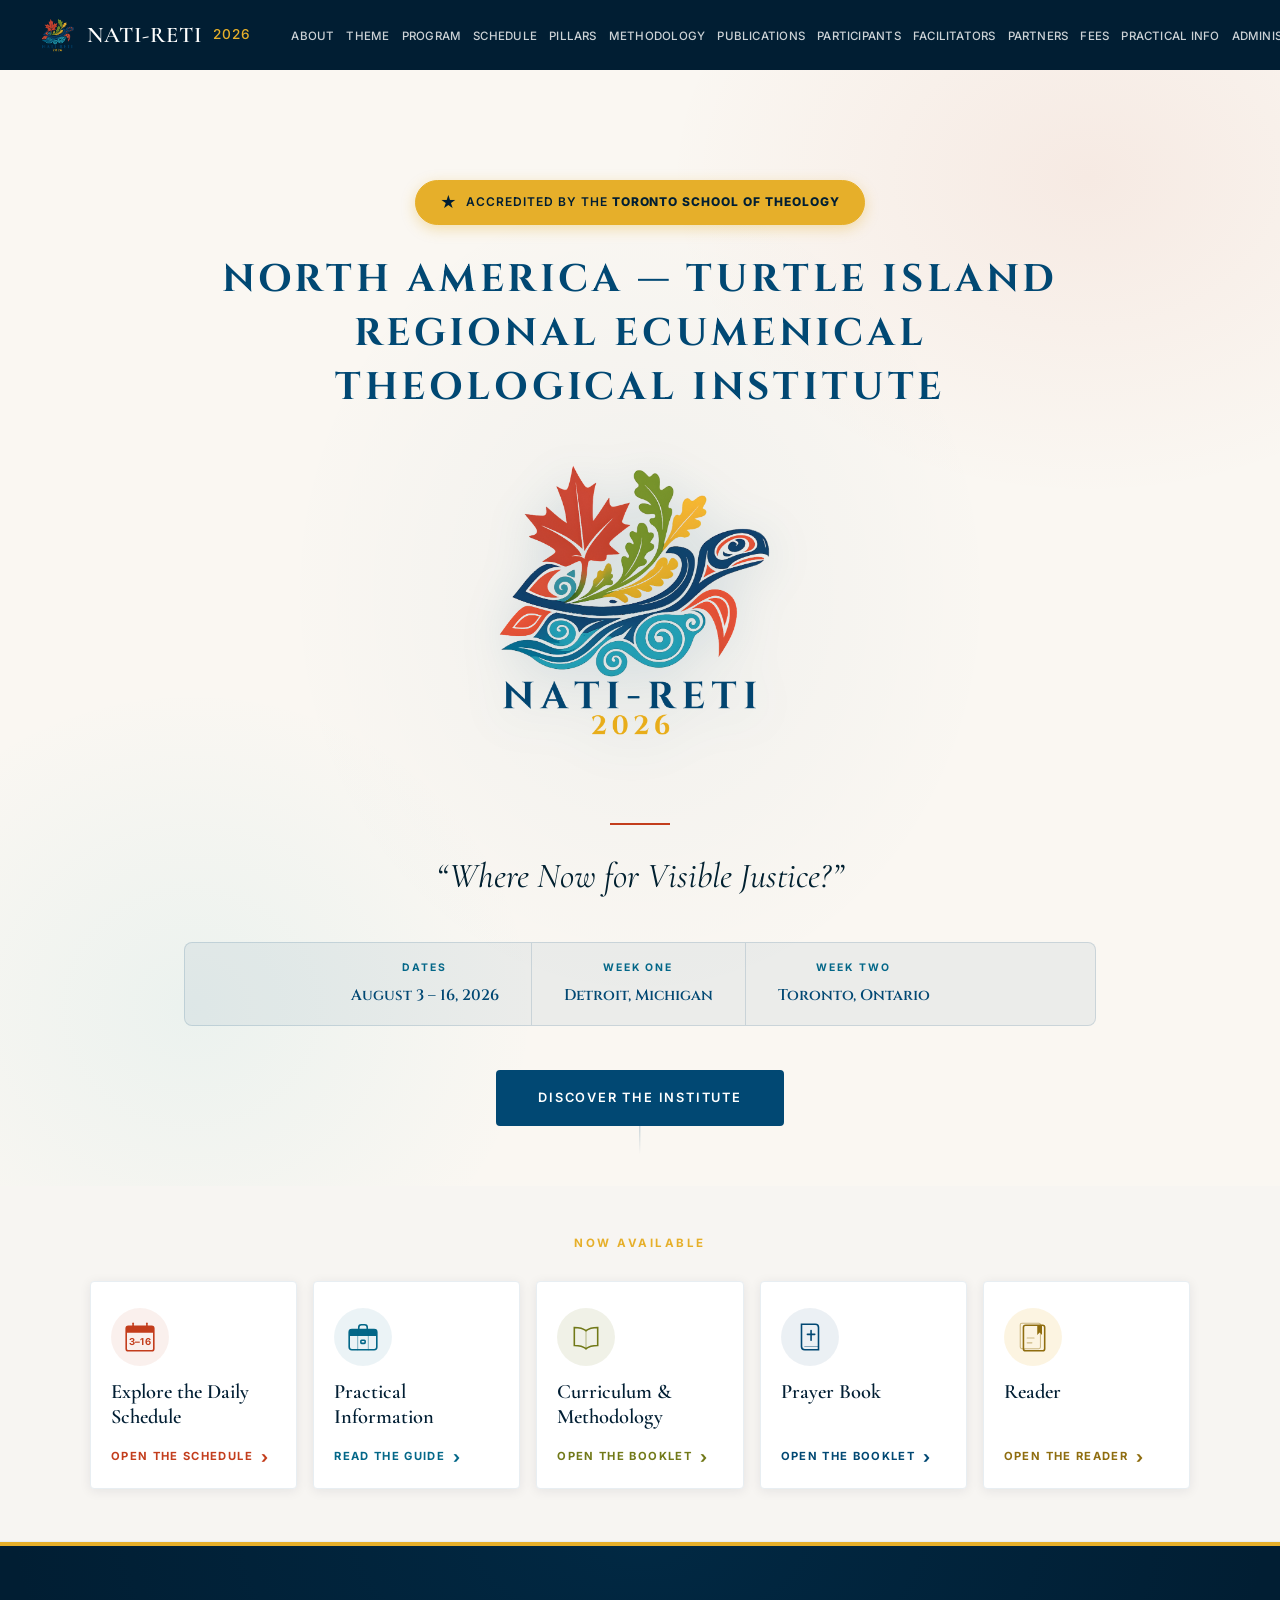
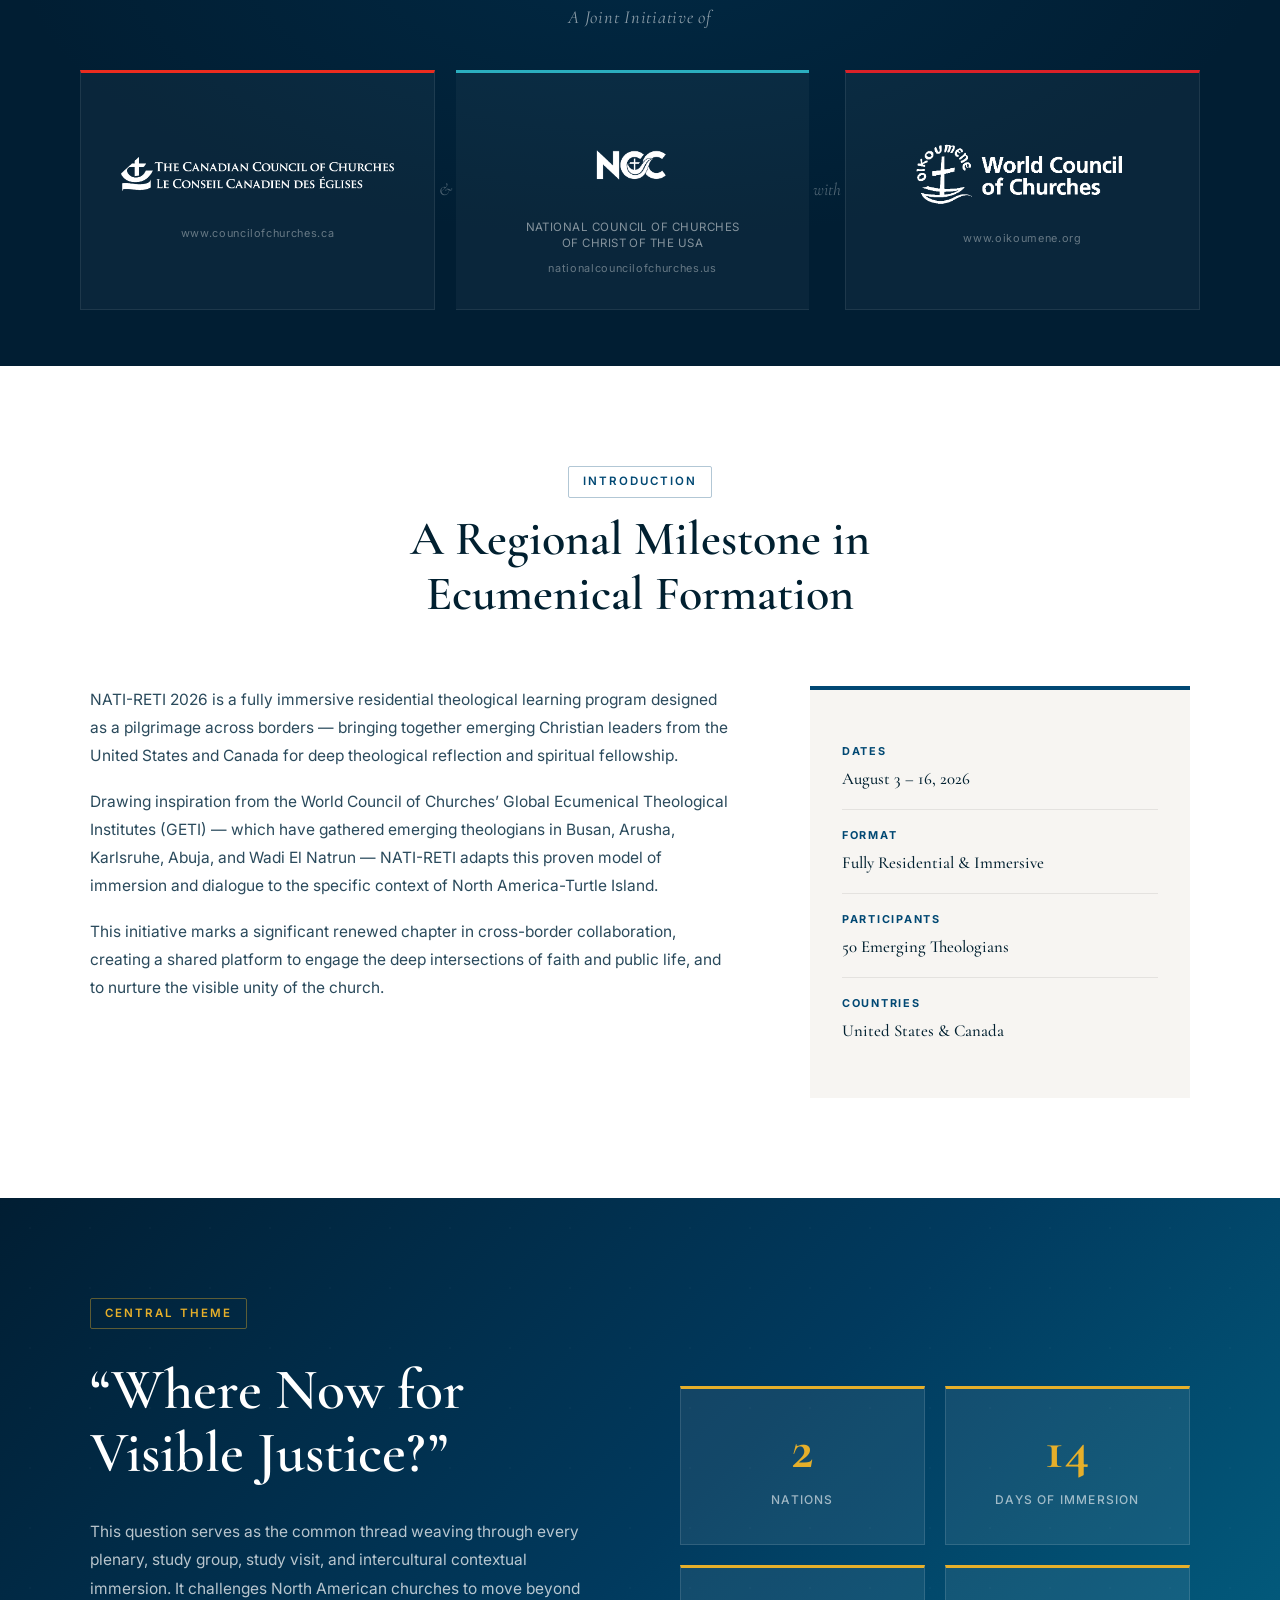
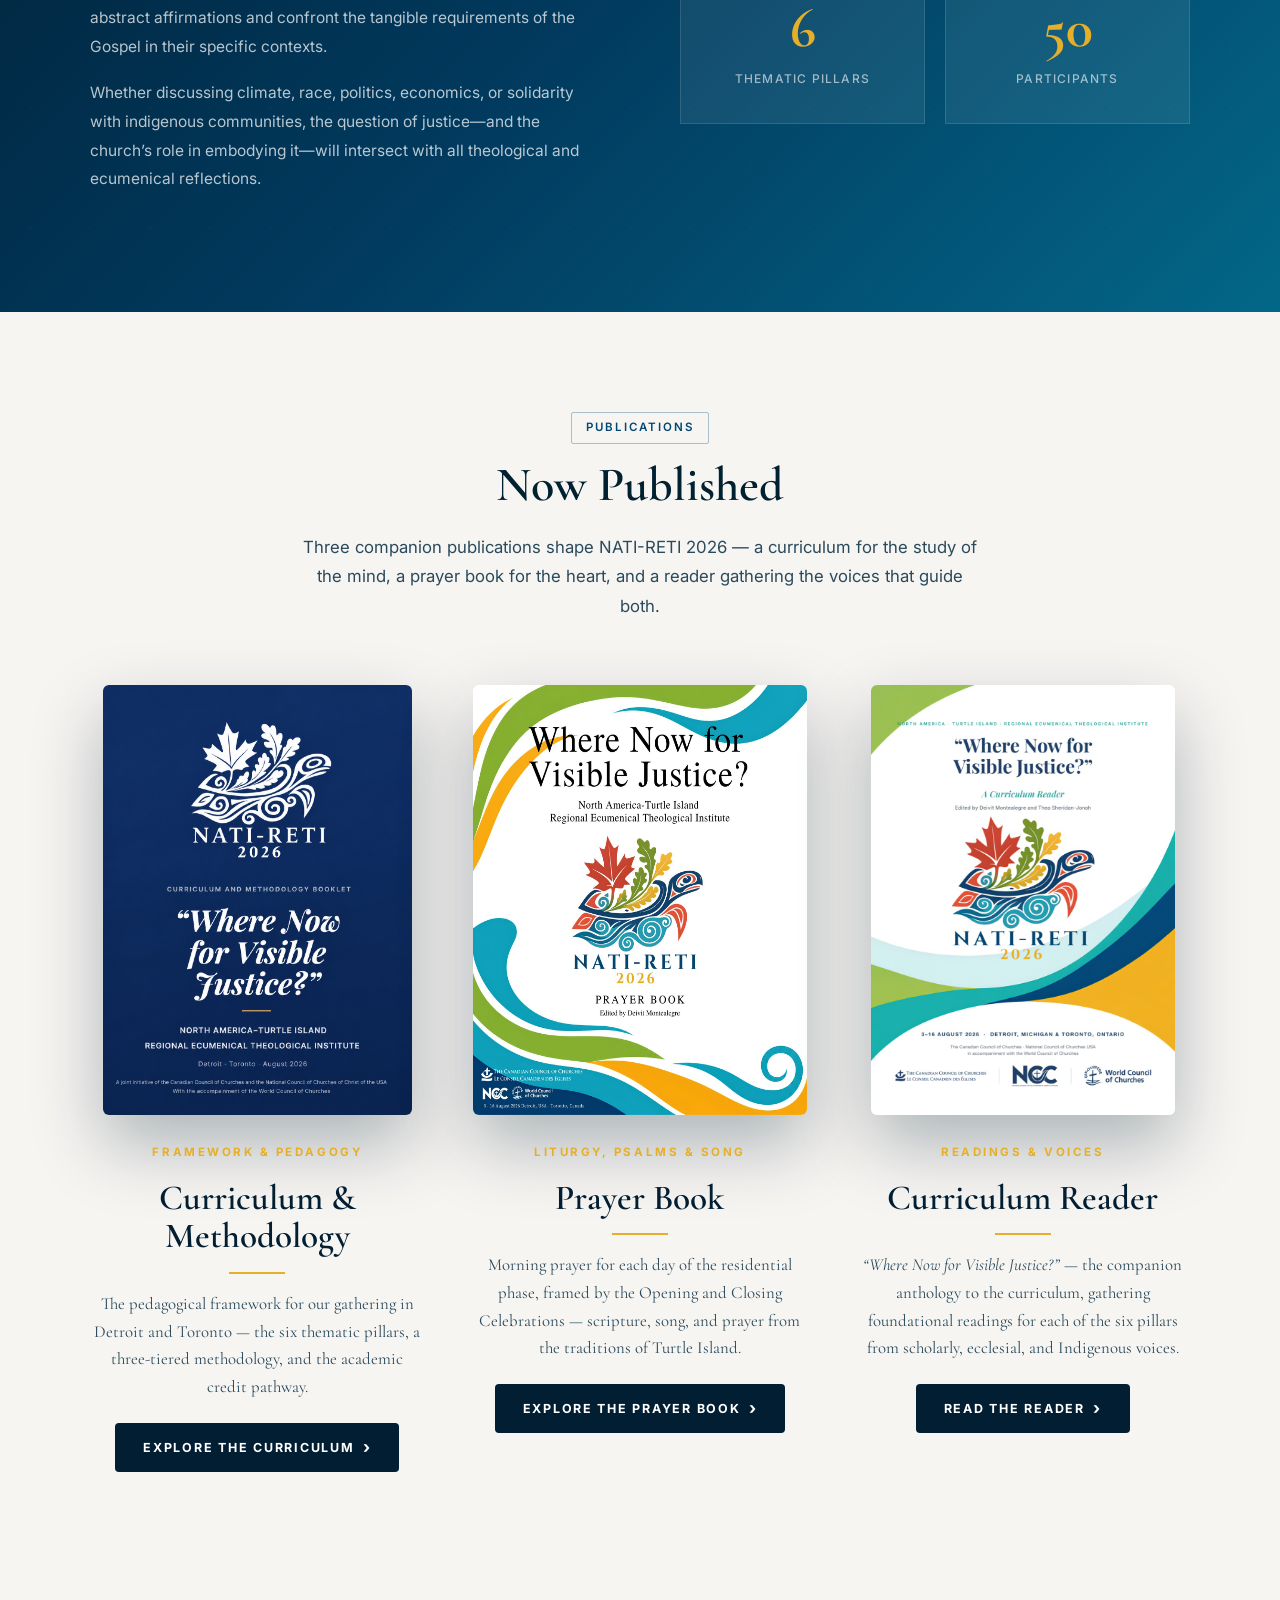
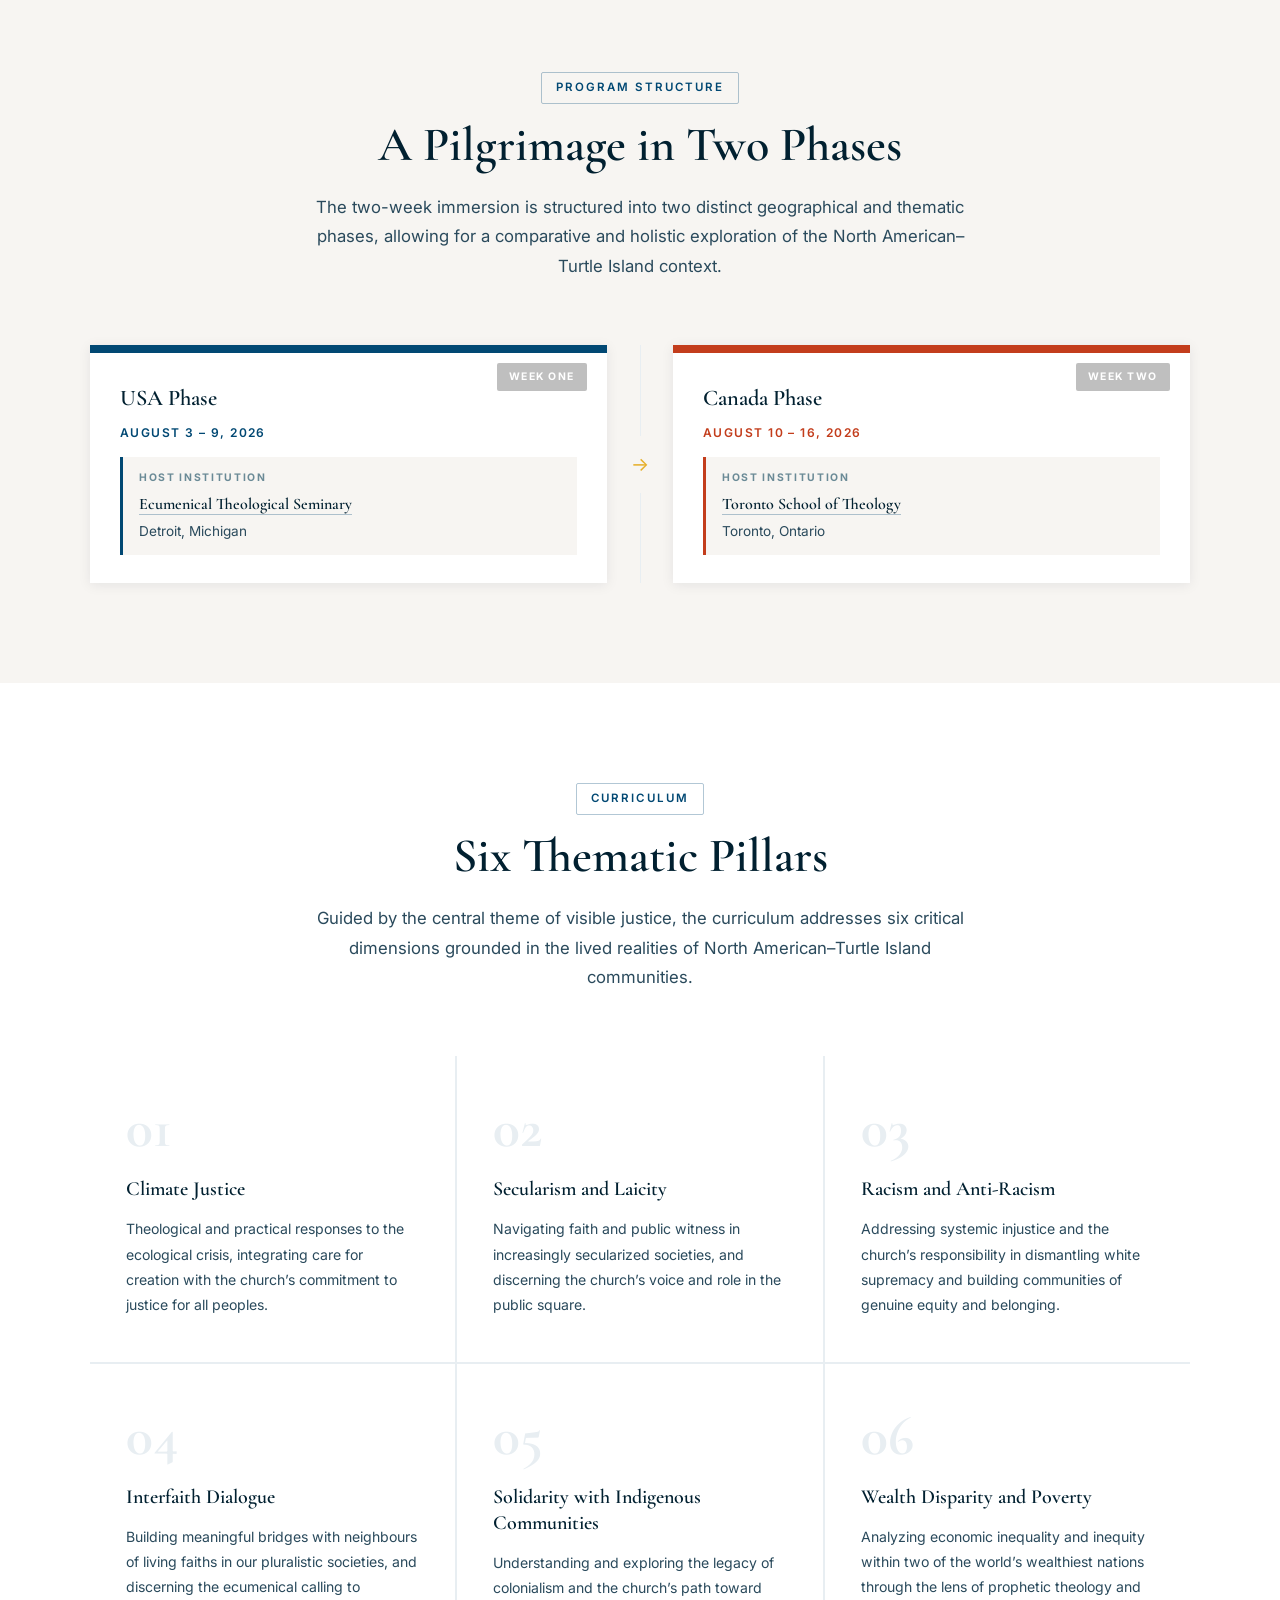
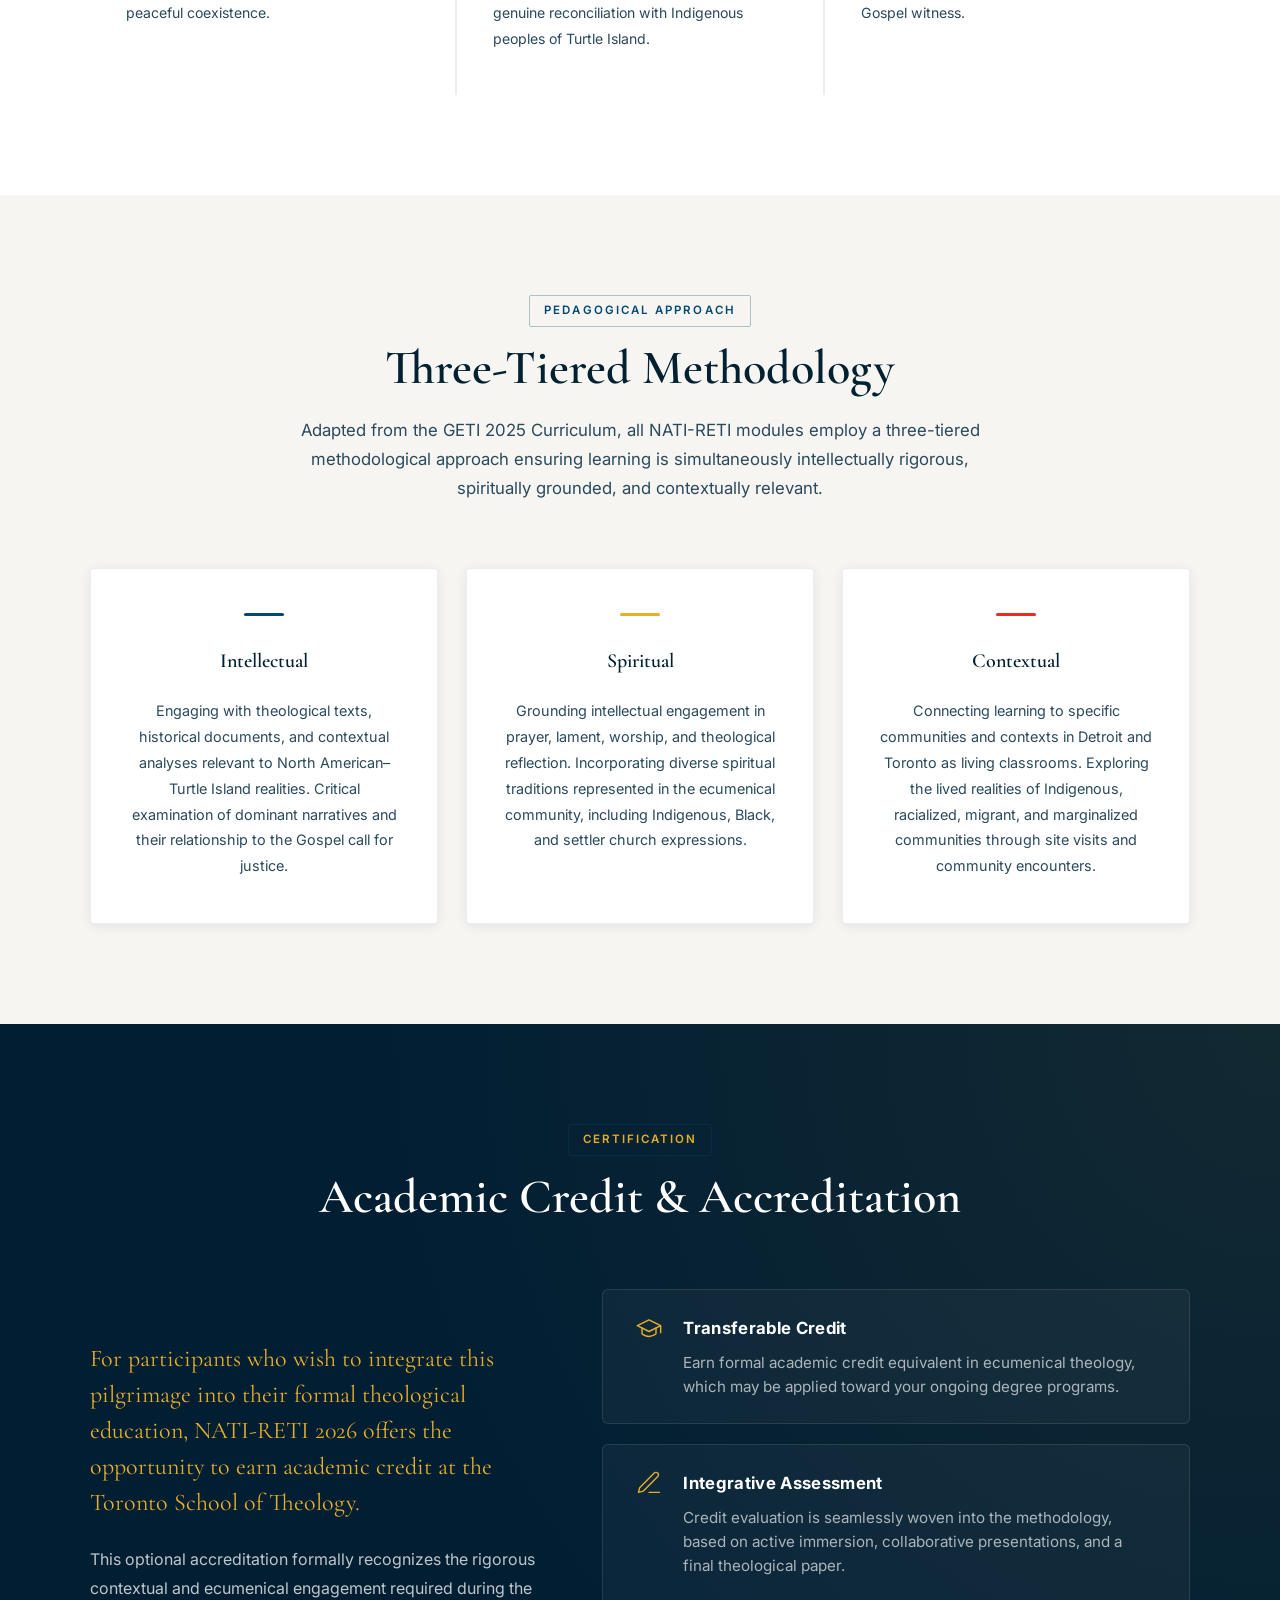
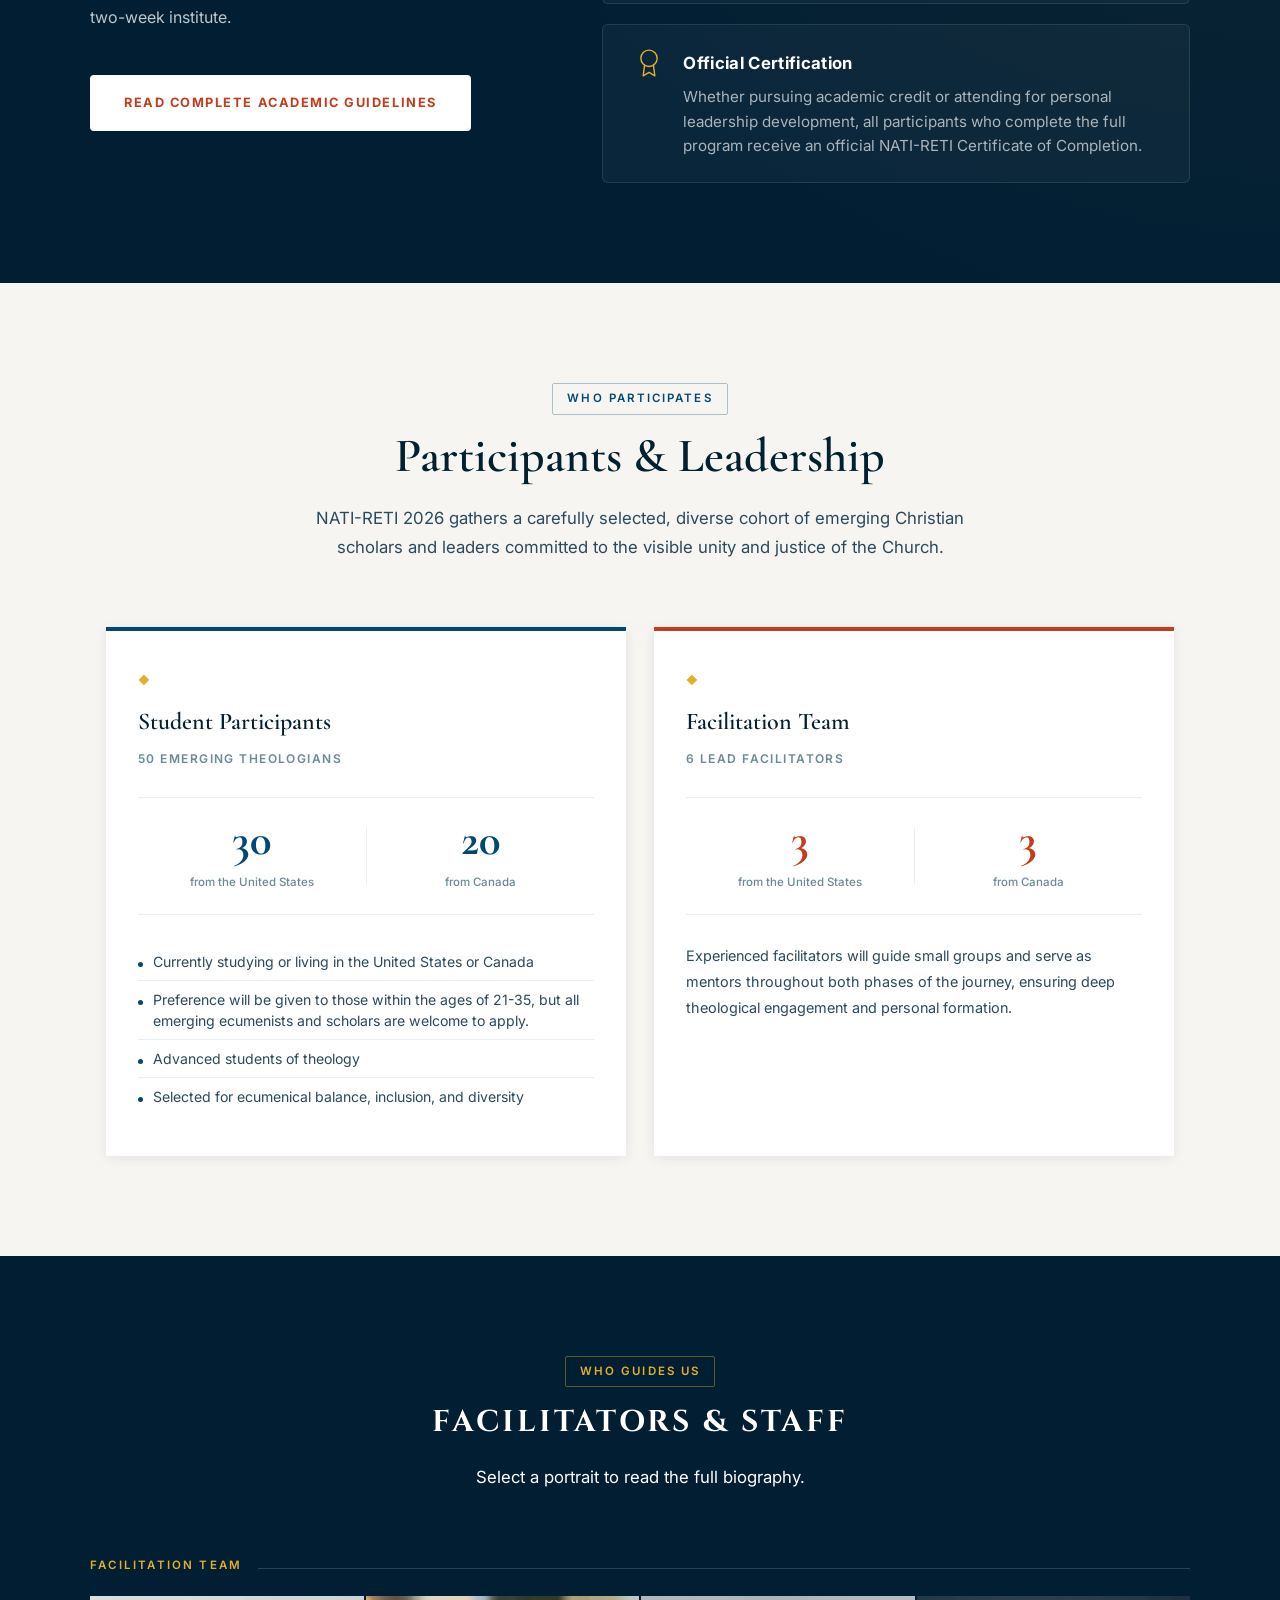
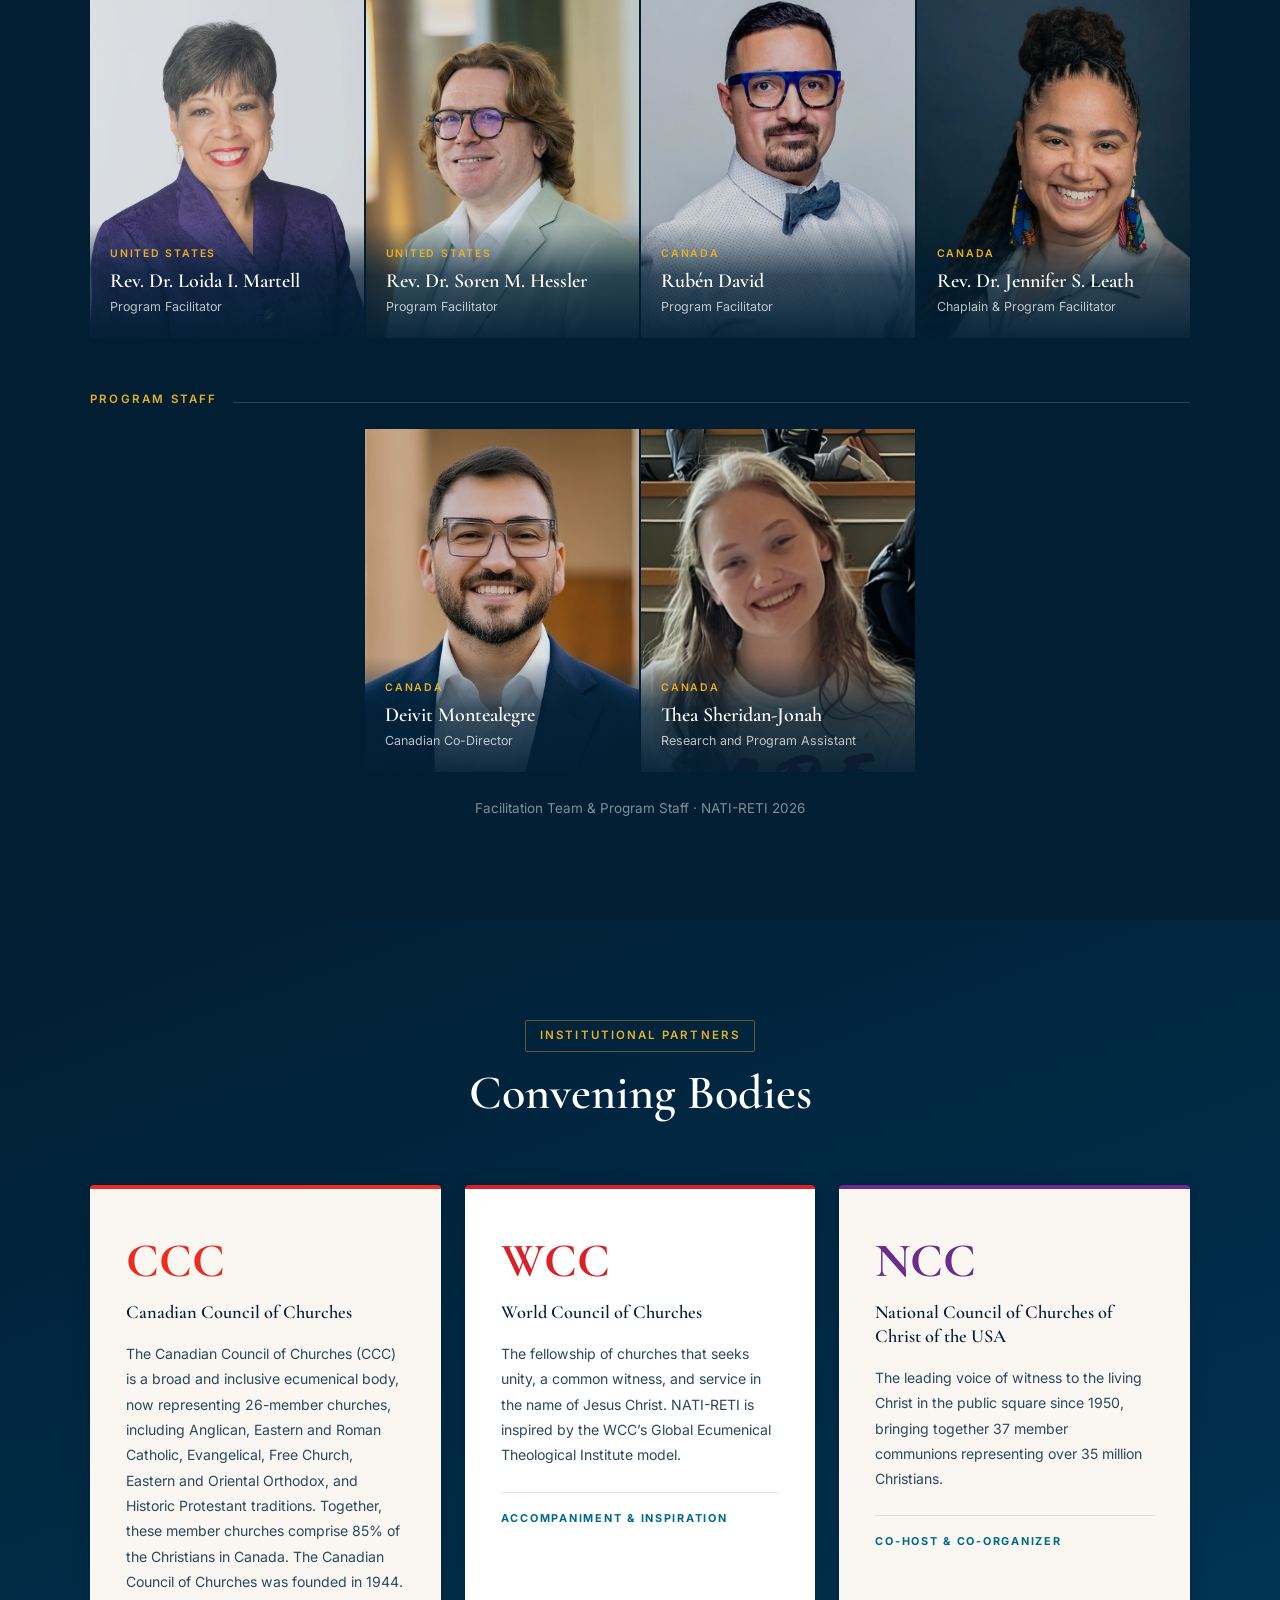
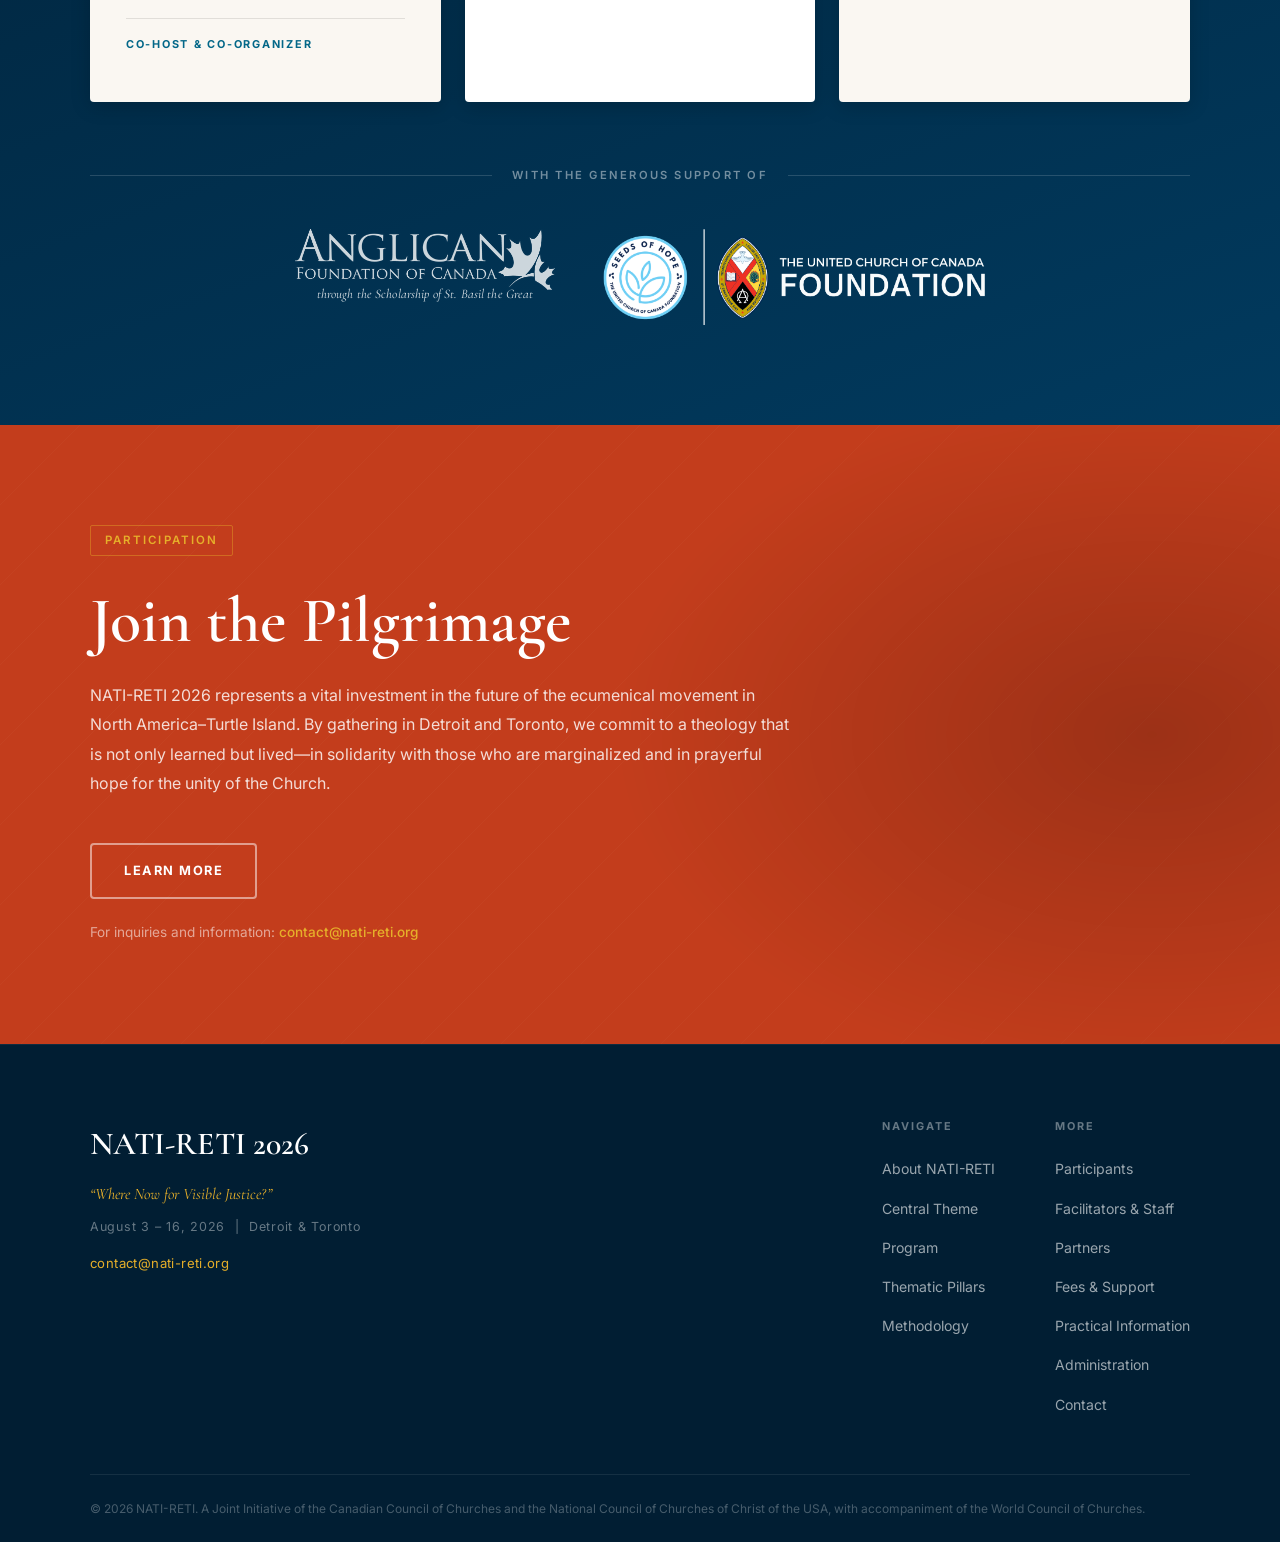
==== commit 5aee6e73: "Add Facilitators & Staff portrait wall New #facilitators section between Participants and Partners: " ====
--- a/index.html
+++ b/index.html
@@ -43,6 +43,7 @@
         <li><a href="#pedagogy">Methodology</a></li>
         <li><a href="#publications">Publications</a></li>
         <li><a href="#participants">Participants</a></li>
+        <li><a href="#facilitators">Facilitators</a></li>
         <li><a href="#partners">Partners</a></li>
         <li><a href="fees.html">Fees</a></li>
         <li><a href="practicalities.html">Practical Info</a></li>
@@ -632,6 +633,138 @@
     </div>
   </section>
 
+  <!-- ===================== FACILITATORS & STAFF ===================== -->
+  <section class="section facilitators-section" id="facilitators">
+    <div class="container">
+      <div class="section-header section-header--light">
+        <span class="section-tag light">Who Guides Us</span>
+        <h2 class="section-title light facilitators-title">Facilitators &amp; Staff</h2>
+        <p class="section-subtitle facilitators-subtitle">Select a portrait to read the full biography.</p>
+      </div>
+
+      <div class="facilitator-detail" id="facilitatorDetail" hidden>
+        <div class="facilitator-detail-portrait">
+          <img id="facDetailPhoto" src="" alt="" />
+        </div>
+        <div class="facilitator-detail-body">
+          <div class="facilitator-detail-head">
+            <div>
+              <div class="facilitator-detail-country" id="facDetailCountry"></div>
+              <h3 class="facilitator-detail-name" id="facDetailName"></h3>
+              <div class="facilitator-detail-role" id="facDetailRole"></div>
+            </div>
+            <button type="button" class="facilitator-close" id="facDetailClose">Close</button>
+          </div>
+          <div class="facilitator-detail-bio" id="facDetailBio"></div>
+        </div>
+      </div>
+
+      <div class="facilitator-group-label">
+        <span>Facilitation Team</span>
+        <span class="facilitator-group-rule"></span>
+      </div>
+      <div class="facilitator-grid facilitator-grid--four">
+
+        <button type="button" class="facilitator-tile" data-person="martell" aria-controls="facilitatorDetail" aria-expanded="false">
+          <img src="Pictures/facilitators/photo-loida-martell.jpg" alt="" width="768" height="960" loading="lazy" />
+          <span class="facilitator-tile-caption">
+            <span class="facilitator-tile-country">United States</span>
+            <span class="facilitator-tile-name">Rev. Dr. Loida I. Martell</span>
+            <span class="facilitator-tile-role">Program Facilitator</span>
+          </span>
+        </button>
+
+        <button type="button" class="facilitator-tile" data-person="hessler" aria-controls="facilitatorDetail" aria-expanded="false">
+          <img src="Pictures/facilitators/photo-soren-hessler.jpg" alt="" width="674" height="842" loading="lazy" />
+          <span class="facilitator-tile-caption">
+            <span class="facilitator-tile-country">United States</span>
+            <span class="facilitator-tile-name">Rev. Dr. Soren M. Hessler</span>
+            <span class="facilitator-tile-role">Program Facilitator</span>
+          </span>
+        </button>
+
+        <button type="button" class="facilitator-tile" data-person="ruben" aria-controls="facilitatorDetail" aria-expanded="false">
+          <img src="Pictures/facilitators/photo-ruben-david.jpg" alt="" width="384" height="480" loading="lazy" />
+          <span class="facilitator-tile-caption">
+            <span class="facilitator-tile-country">Canada</span>
+            <span class="facilitator-tile-name">Rub&eacute;n David</span>
+            <span class="facilitator-tile-role">Program Facilitator</span>
+          </span>
+        </button>
+
+        <button type="button" class="facilitator-tile" data-person="leath" aria-controls="facilitatorDetail" aria-expanded="false">
+          <img src="Pictures/facilitators/photo-jennifer-leath.jpg" alt="" width="880" height="1100" loading="lazy" />
+          <span class="facilitator-tile-caption">
+            <span class="facilitator-tile-country">Canada</span>
+            <span class="facilitator-tile-name">Rev. Dr. Jennifer S. Leath</span>
+            <span class="facilitator-tile-role">Chaplain &amp; Program Facilitator</span>
+          </span>
+        </button>
+
+      </div>
+
+      <div class="facilitator-group-label">
+        <span>Program Staff</span>
+        <span class="facilitator-group-rule"></span>
+      </div>
+      <div class="facilitator-grid facilitator-grid--two">
+
+        <button type="button" class="facilitator-tile" data-person="deivit" aria-controls="facilitatorDetail" aria-expanded="false">
+          <img src="Pictures/facilitators/photo-deivit-montealegre.jpg" alt="" width="413" height="516" loading="lazy" />
+          <span class="facilitator-tile-caption">
+            <span class="facilitator-tile-country">Canada</span>
+            <span class="facilitator-tile-name">Deivit Montealegre</span>
+            <span class="facilitator-tile-role">Canadian Co-Director</span>
+          </span>
+        </button>
+
+        <button type="button" class="facilitator-tile" data-person="thea" aria-controls="facilitatorDetail" aria-expanded="false">
+          <img src="Pictures/facilitators/photo-thea-sheridan-jonah.jpg" alt="" width="566" height="708" loading="lazy" />
+          <span class="facilitator-tile-caption">
+            <span class="facilitator-tile-country">Canada</span>
+            <span class="facilitator-tile-name">Thea Sheridan-Jonah</span>
+            <span class="facilitator-tile-role">Research and Program Assistant</span>
+          </span>
+        </button>
+
+      </div>
+
+      <p class="facilitators-note">Facilitation Team &amp; Program Staff &middot; NATI-RETI 2026</p>
+
+      <!-- Biographies: kept in the markup so they are indexable; main.js lifts the
+           selected one into the detail panel above. -->
+      <div class="facilitator-bios" id="facilitatorBios" hidden>
+
+        <div data-person="martell">
+          <p>The Rev. Dr. Loida I. Martell is Vice President of Academic Affairs and Dean Emerita, and Professor of Constructive Theology Emerita of Lexington Theological Seminary. Dr. Martell served as the 18th VPAA/Dean of Lexington Theological Seminary and joined its faculty in August of 2017, and retired in August of 2025. She is a Doctor in Veterinary Medicine and ordained in the American Baptist Churches/USA. Dr. Martell is co-editor of <em>Teolog&iacute;a en Conjunto: A Collaborative Hispanic Protestant Theology</em> (WJK), and co-author of <em>Latina Evang&eacute;licas: A Theological Survey from the Margins</em> (Cascade Books). She is a co-convener for the National Council of Churches Table of Theological Dialogue and Matters of Faith and Order. Dr. Martell was the Distinguished Fellow for the Baptist Scholars International Roundtable for 2024. She was awarded the Lifetime Achievement Award by La Comunidad of Hispanic Scholars of Religion (of AAR/SBL) in 2022. The American Baptist Home Missions Societies awarded Dr. Martell the 2015 Richard Hoiland Christian Education Award, its highest recognition for &ldquo;faithful and effective leadership in Christian education,&rdquo; for her long-standing work in nurturing culturally and racially diverse classrooms and for exceptional leadership.</p>
+        </div>
+
+        <div data-person="hessler">
+          <p>Soren M. Hessler is Assistant Professor in the Practice of Leadership and Administration, Director of the Master of Arts in Religion and Leadership Program, and Co-Director of the Atlanta Rabbinic Leadership Lab at Candler School of Theology, Emory University. Hessler earned his Ph.D. in practical theology at Boston University. His research emerges at the intersections of higher education administration, ecumenical and interreligious studies, and leadership theory. He serves as treasurer of the Association for Interreligious/Interfaith Studies and as treasurer for Interreligious Studies Media, the parent organization of the <em>Journal of Interreligious Studies</em>. He is also co-general editor of <em>Methodist Review</em>. Hessler is an elder in full connection in the West Ohio Annual Conference of the United Methodist Church and serves as co-convenor of the Christian Education, Faith Formation, and Leadership Development Convening Table of the National Council of Churches of the Churches in Christ in the USA.</p>
+        </div>
+
+        <div data-person="ruben">
+          <p>Rub&eacute;n David is a Ph.D. candidate at Emmanuel College of Victoria University in the University of Toronto. He is a Visiting Professor at Lexington Theological Seminary and the Seminario Evang&eacute;lico de Puerto Rico, a Seasonal Lecturer at Emmanuel College, and the Chief Editor of the <em>Baptist Peacemaker</em>, the church journal of the Baptist Peace Fellowship of North America. He has also worked as a Research Fellow, collaborating on archival research related to the processes of colonization and conquest in Latin America and the Caribbean.</p>
+          <p>Rooted in his Puerto Rican identity and history, Rub&eacute;n David&rsquo;s scholarship explores the intersections of colonial processes in Latin America and the Caribbean. His research interests include decolonial thinking and theology, Latin American liberation theology, studies on imagination and dreams, identity theories, and gender and sexuality studies, with a special emphasis on masculinities. His doctoral research investigates the colonial influences on contemporary understandings of what it means to &ldquo;be a man&rdquo; in Latin America and the Caribbean. Rub&eacute;n David publishes peer-reviewed articles, book chapters, and book reviews, and serves as a translator for academic articles and conferences in Anglo-North America. He was awarded the Forum for Theological Exploration Doctoral Fellowship in both 2024 and 2025, as well as the 2024 Honorary Dissertation Fellowship from the Louisville Institute. He lives in Toronto with his wife Leslie and their two daughters, Beatriz and Julieta.</p>
+        </div>
+
+        <div data-person="leath">
+          <p>Rev. Jennifer Susanne Leath, Ph.D. is the Queen&rsquo;s National Scholar and Associate Professor in Black Religions at Queen&rsquo;s University (Kingston, Ontario, Canada); she is also the pastor of Tanner-Price AME Church (Windsor, Ontario, Canada). Prior to Queen&rsquo;s, Dr. leath served on the faculty of Iliff School of Theology (Denver, CO) as the Assistant Professor of Religion and Social Justice and Director of the Master of Arts in Social Justice and Ethics degree program after completing her A.B. at Harvard University, her M.Div. at Union Theological Seminary in the City of New York, and her Ph.D. at Yale University. Dr. leath also helped establish the Center on African American Religion, Sexual Politics, and Social Justice (CARSS) at Columbia University, serving as its first Director of Research. Dr. leath was a fellow in the Women&rsquo;s Studies in Religion Program at Harvard Divinity School (2014-2015).</p>
+          <p>Rev. leath is an Itinerant Elder in the African Methodist Episcopal (AME) Church and, prior to Tanner-Price, she pastored Campbell AME Church (Media, PA), Allen AME Church (White Plains, NY), Campbell Chapel AME Church (Denver, CO). Pastor leath expresses her love for all people through her passion for justice and dismantling all forms of oppression. She especially demonstrates her unequivocal commitments to equity, diversity, inclusion, and indigeneity through her sexual justice work within the AME Church and Black religious traditions more broadly as well as through her research and writing. Beyond her numerous articles, Dr. leath&rsquo;s first monograph, <em>Black, Quare, and Then to Where: Theories of Justice and Black Sexual Ethics</em>, was published in Fall 2023 (Duke University Press). Through this book, leath introduces and develops &ldquo;quare&rdquo; possibilities for flourishing Black futures. Also passionate about the ways diverse Christian traditions can pursue and promote justice together through ecumenical engagement, Dr. leath serves as a Co-Moderator of the Joint Consultative Group between the World Council of Churches (WCC) and Pentecostal Churches and a member of the Central Committee of the WCC.</p>
+        </div>
+
+        <div data-person="deivit">
+          <p>Deivit is a passionate advocate for intercultural leadership, a path he&rsquo;s walked personally and professionally. Currently serving as Associate Secretary for Intercultural Leadership at the Council, he brings three years of experience as Teaching, Research, and Program Coordinator from the Forum for Intercultural Leadership and Learning (FILL). Deivit is a Ph.D. candidate at the University of Toronto, where his research explores the profound intersections between economics, theology, decolonial thinking, and ethics. This academic pursuit complements his diverse practical background, which includes roles as an Educational Consultant for the World Council of Churches&rsquo; Global Ecumenical Theological Institute (GETI) and as the Latin American Program Director for the NGO Globethics. These experiences have solidified Deivit&rsquo;s conviction that intercultural understanding is a catalyst for transformative change. He envisions interculturality as a bridge, connecting faith with social action to create a more just and equitable world for all.</p>
+        </div>
+
+        <div data-person="thea">
+          <p>Thea lives on unceded Musqueam, Squamish, and Tsleil-Waututh territories as a white settler. Thea grew up in the United Church of Canada, where she has worked as a coordinator and mentor for various youth and social justice programs. She is also a member of the General Council executive, and is the President-Elect for the Pacific Mountain Regional Council. Thea recently completed her undergraduate degree at the University of British Columbia where she majored in Political Science and minored in First Nations and Indigenous Studies. She is passionate about community and justice, which is encompassed in her work for decolonization, harm reduction, and intercultural learning. She is also on the board of the Pivot Legal Society and chair of Canadian Students for Sensible Drug Policy. Thea is excited to be working for the Forum for Intercultural Leadership and Learning for the Canadian Council of Churches and the opportunities for learning that come with it.</p>
+        </div>
+
+      </div>
+    </div>
+  </section>
+
   <!-- ===================== PARTNERS ===================== -->
   <section class="partners-section" id="partners">
     <div class="container">
@@ -737,6 +870,7 @@
             <h4 class="footer-nav-heading">More</h4>
             <ul>
               <li><a href="#participants">Participants</a></li>
+              <li><a href="#facilitators">Facilitators &amp; Staff</a></li>
               <li><a href="#partners">Partners</a></li>
               <li><a href="fees.html">Fees &amp; Support</a></li>
               <li><a href="practicalities.html">Practical Information</a></li>
--- a/styles.css
+++ b/styles.css
@@ -2558,6 +2558,13 @@
 .resource-card-link span { font-size: 1.05rem; line-height: 1; transition: transform var(--transition); }
 .resource-card:hover .resource-card-link span { transform: translateX(4px); }
 
+/* Narrow laptops and tablets in landscape (iPad Air 1180, iPad Pro 11 1194):
+   five across would squeeze each card to ~190px and wrap the titles to three
+   lines, so break to three. Above 1200 the container is capped and the cards
+   settle at their stable 207px, same as on any wider desktop. */
+@media (max-width: 1200px) and (min-width: 1081px) {
+  .resource-cards { grid-template-columns: repeat(3, minmax(0, 1fr)); max-width: 900px; }
+}
 @media (max-width: 1080px) {
   .resource-cards { grid-template-columns: repeat(2, minmax(0, 1fr)); max-width: 640px; }
 }
@@ -2570,3 +2577,299 @@
 @media (max-width: 420px) {
   .theme-visual-block { grid-template-columns: minmax(0,1fr); }
 }
+
+/* ══════════════════════════════════════════════════════════
+   FACILITATORS & STAFF
+   Dark navy band; portraits sit in a 2px-gap grid like the
+   pillars wall. Clicking a portrait opens one shared detail
+   panel above the grids.
+   ══════════════════════════════════════════════════════════ */
+.facilitators-section {
+  background: var(--dark-navy);
+}
+
+.facilitators-title {
+  font-family: var(--font-cinzel);
+  font-size: clamp(1.4rem, 3vw, 1.875rem);
+  font-weight: 700;
+  letter-spacing: 0.1em;
+  text-transform: uppercase;
+  line-height: 1.4;
+}
+
+.facilitators-subtitle {
+  color: rgba(255, 255, 255, 0.72);
+}
+
+/* ── Group labels ─────────────────────────────────────────── */
+.facilitator-group-label {
+  display: flex;
+  align-items: baseline;
+  gap: 16px;
+  margin: 0 0 20px;
+  font-family: var(--font-sans);
+  font-size: 0.72rem;
+  font-weight: 600;
+  letter-spacing: 0.19em;
+  text-transform: uppercase;
+  color: var(--ncc-gold);
+}
+
+.facilitator-group-rule {
+  flex: 1;
+  height: 1px;
+  background: rgba(255, 255, 255, 0.16);
+}
+
+/* ── Portrait wall ────────────────────────────────────────── */
+/* Tracks are fractional with a capped grid width, so the portraits hold the
+   design's 274px on a full-width container and shrink — rather than overflow —
+   on anything narrower. */
+.facilitator-grid {
+  display: grid;
+  gap: 2px;
+  margin-inline: auto;
+}
+
+.facilitator-grid--four {
+  grid-template-columns: repeat(4, minmax(0, 1fr));
+  max-width: 1102px;
+  margin-bottom: 52px;
+}
+
+.facilitator-grid--two {
+  grid-template-columns: repeat(2, minmax(0, 1fr));
+  max-width: 550px;
+}
+
+.facilitator-tile {
+  position: relative;
+  display: block;
+  width: 100%;
+  aspect-ratio: 4 / 5;
+  padding: 0;
+  border: 0;
+  overflow: hidden;
+  background: var(--text-dark);
+  color: inherit;
+  font: inherit;
+  text-align: left;
+  cursor: pointer;
+}
+
+.facilitator-tile img {
+  width: 100%;
+  height: 100%;
+  object-fit: cover;
+  display: block;
+  opacity: 0.88;
+  transition: opacity var(--transition), transform var(--transition);
+}
+
+.facilitator-tile:hover img,
+.facilitator-tile:focus-visible img,
+.facilitator-tile.is-active img {
+  opacity: 1;
+  transform: scale(1.03);
+}
+
+.facilitator-tile::after {
+  content: "";
+  position: absolute;
+  inset: 0;
+  outline: 2px solid transparent;
+  outline-offset: -2px;
+  transition: outline-color var(--transition);
+  pointer-events: none;
+}
+
+.facilitator-tile:hover::after,
+.facilitator-tile:focus-visible::after,
+.facilitator-tile.is-active::after {
+  outline-color: var(--ncc-gold);
+}
+
+.facilitator-tile:focus { outline: none; }
+
+.facilitator-tile-caption {
+  position: absolute;
+  left: 0;
+  right: 0;
+  bottom: 0;
+  padding: 22px 20px;
+  background: linear-gradient(
+    to top,
+    rgba(1, 30, 51, 0.94) 0%,
+    rgba(1, 30, 51, 0.72) 55%,
+    rgba(1, 30, 51, 0) 100%
+  );
+}
+
+.facilitator-tile-country,
+.facilitator-tile-name,
+.facilitator-tile-role { display: block; }
+
+.facilitator-tile-country {
+  font-family: var(--font-sans);
+  font-size: 0.656rem;
+  font-weight: 600;
+  letter-spacing: 0.17em;
+  text-transform: uppercase;
+  color: var(--ncc-gold);
+  margin-bottom: 6px;
+}
+
+.facilitator-tile-name {
+  font-family: var(--font-serif);
+  font-size: 1.25rem;
+  font-weight: 600;
+  line-height: 1.25;
+  color: var(--white);
+  margin-bottom: 4px;
+}
+
+.facilitator-tile-role {
+  font-family: var(--font-sans);
+  font-size: 0.78rem;
+  line-height: 1.45;
+  color: rgba(255, 255, 255, 0.72);
+}
+
+/* ── Detail panel ─────────────────────────────────────────── */
+.facilitator-detail {
+  display: grid;
+  grid-template-columns: 200px 1fr;
+  gap: 36px;
+  align-items: start;
+  background: var(--white);
+  padding: 40px;
+  margin-bottom: 2px;
+}
+
+.facilitator-detail[hidden] { display: none; }
+
+.facilitator-detail-portrait {
+  aspect-ratio: 4 / 5;
+  overflow: hidden;
+  background: var(--light-gray);
+}
+
+.facilitator-detail-portrait img {
+  width: 100%;
+  height: 100%;
+  object-fit: cover;
+  display: block;
+}
+
+.facilitator-detail-head {
+  display: flex;
+  align-items: baseline;
+  justify-content: space-between;
+  gap: 20px;
+  margin-bottom: 14px;
+  padding-bottom: 14px;
+  border-bottom: 1px solid var(--light-gray);
+}
+
+.facilitator-detail-country {
+  font-family: var(--font-sans);
+  font-size: 0.72rem;
+  font-weight: 600;
+  letter-spacing: 0.17em;
+  text-transform: uppercase;
+  color: var(--text-light);
+  margin-bottom: 8px;
+}
+
+.facilitator-detail-name {
+  font-family: var(--font-serif);
+  font-size: 1.875rem;
+  font-weight: 600;
+  line-height: 1.2;
+  color: var(--text-dark);
+  margin: 0 0 6px;
+}
+
+.facilitator-detail-role {
+  font-family: var(--font-sans);
+  font-size: 0.875rem;
+  font-weight: 500;
+  line-height: 1.5;
+  color: var(--ncc-blue);
+}
+
+.facilitator-close {
+  flex: none;
+  background: none;
+  border: 1px solid rgba(1, 72, 115, 0.3);
+  border-radius: 2px;
+  padding: 8px 14px;
+  cursor: pointer;
+  font-family: var(--font-sans);
+  font-size: 0.688rem;
+  font-weight: 700;
+  line-height: 1;
+  letter-spacing: 0.13em;
+  text-transform: uppercase;
+  color: var(--ncc-blue);
+  transition: border-color var(--transition), color var(--transition);
+}
+
+.facilitator-close:hover,
+.facilitator-close:focus-visible {
+  border-color: var(--terracotta);
+  color: var(--terracotta);
+}
+
+.facilitator-detail-bio p {
+  font-family: var(--font-sans);
+  font-size: 0.938rem;
+  line-height: 1.8;
+  color: var(--text-mid);
+  margin: 0;
+  text-wrap: pretty;
+}
+
+.facilitator-detail-bio p + p { margin-top: 1em; }
+
+.facilitators-note {
+  font-family: var(--font-sans);
+  font-size: 0.844rem;
+  line-height: 1.8;
+  color: rgba(255, 255, 255, 0.5);
+  margin: 24px 0 0;
+  text-align: center;
+}
+
+/* ── Responsive ───────────────────────────────────────────── */
+@media (max-width: 1000px) {
+  .facilitator-grid--four {
+    grid-template-columns: repeat(3, minmax(0, 1fr));
+    max-width: 826px;
+  }
+}
+
+@media (max-width: 760px) {
+  .facilitator-grid--four {
+    grid-template-columns: repeat(2, minmax(0, 1fr));
+    max-width: 550px;
+  }
+  .facilitator-detail {
+    grid-template-columns: minmax(0, 1fr);
+    gap: 24px;
+    padding: 28px 24px;
+  }
+  .facilitator-detail-portrait { width: 160px; }
+  .facilitator-detail-head { flex-wrap: wrap; }
+  /* Touch target: the desktop button is 29px tall, below the 44px minimum. */
+  .facilitator-close { padding: 15px 20px; }
+}
+
+@media (max-width: 440px) {
+  .facilitator-grid--four,
+  .facilitator-grid--two {
+    grid-template-columns: minmax(0, 1fr);
+    max-width: 274px;
+  }
+  .facilitator-tile-caption { padding: 18px 16px; }
+}
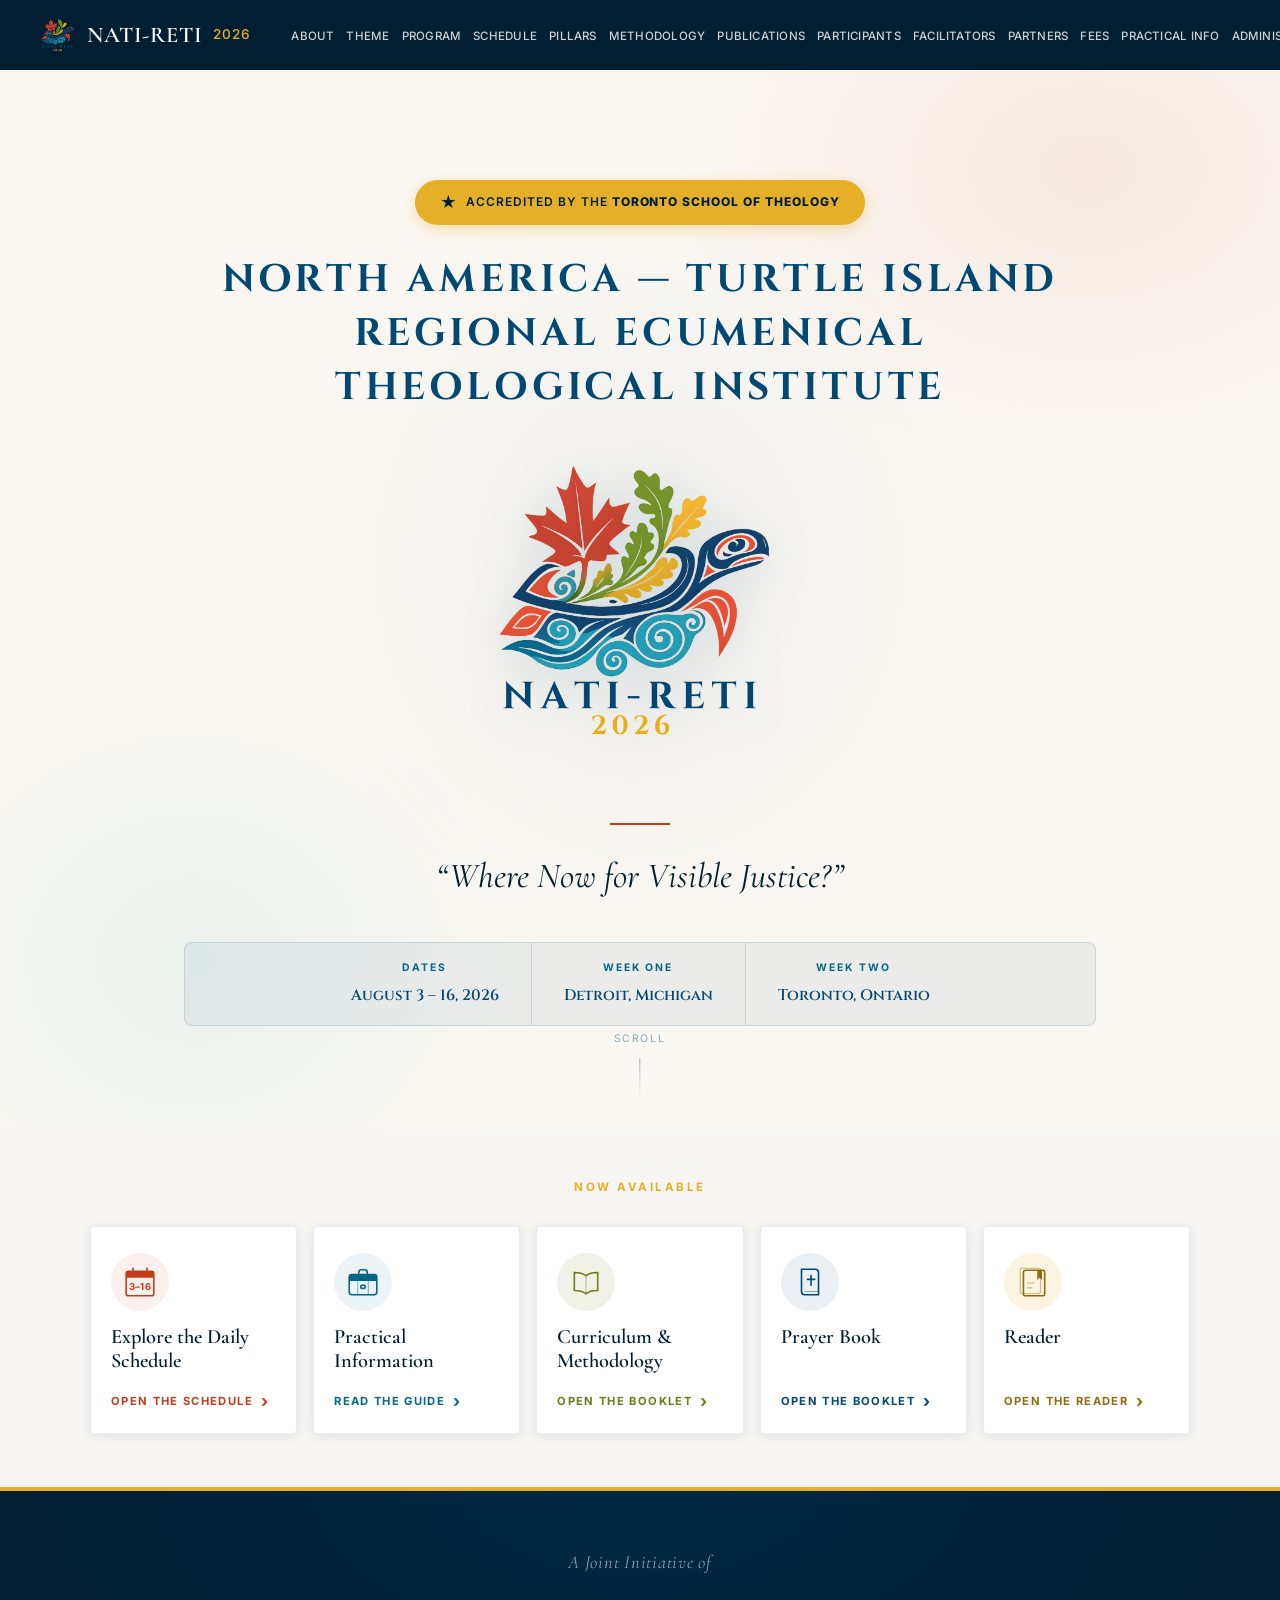
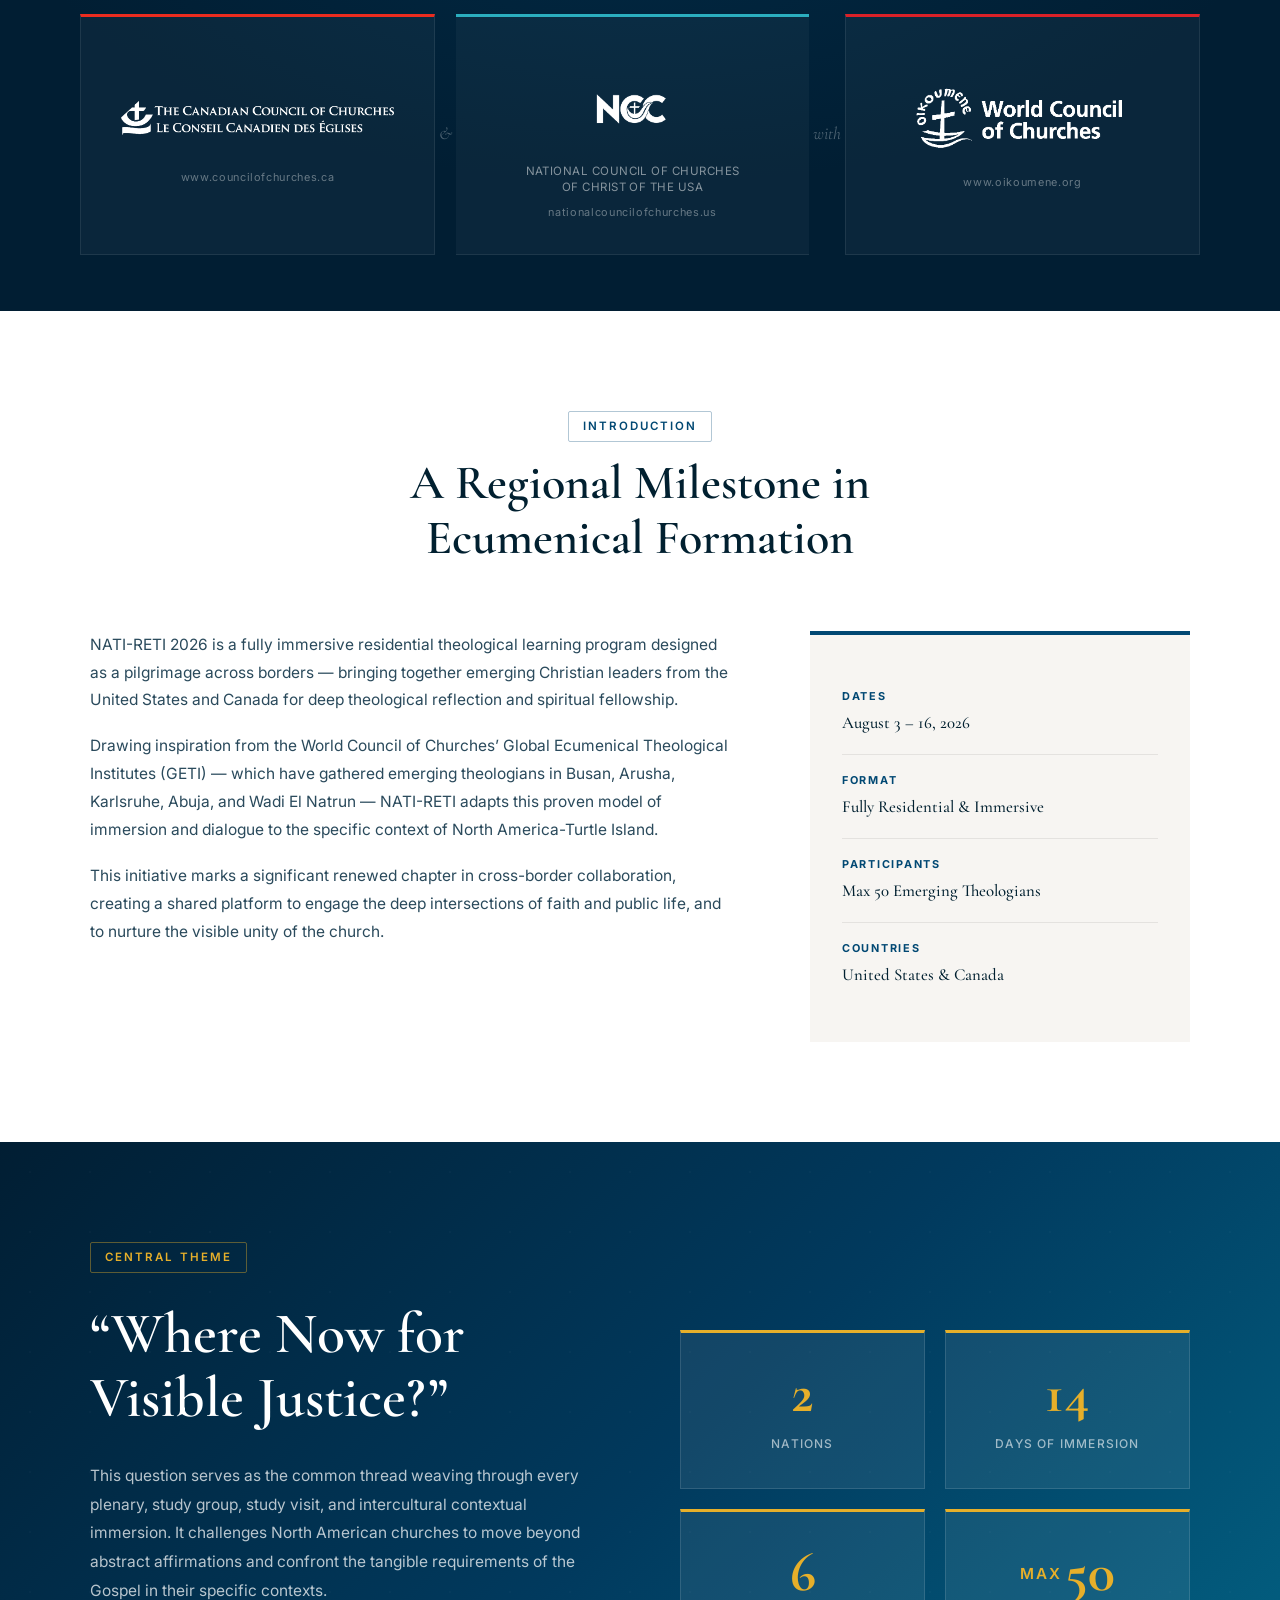
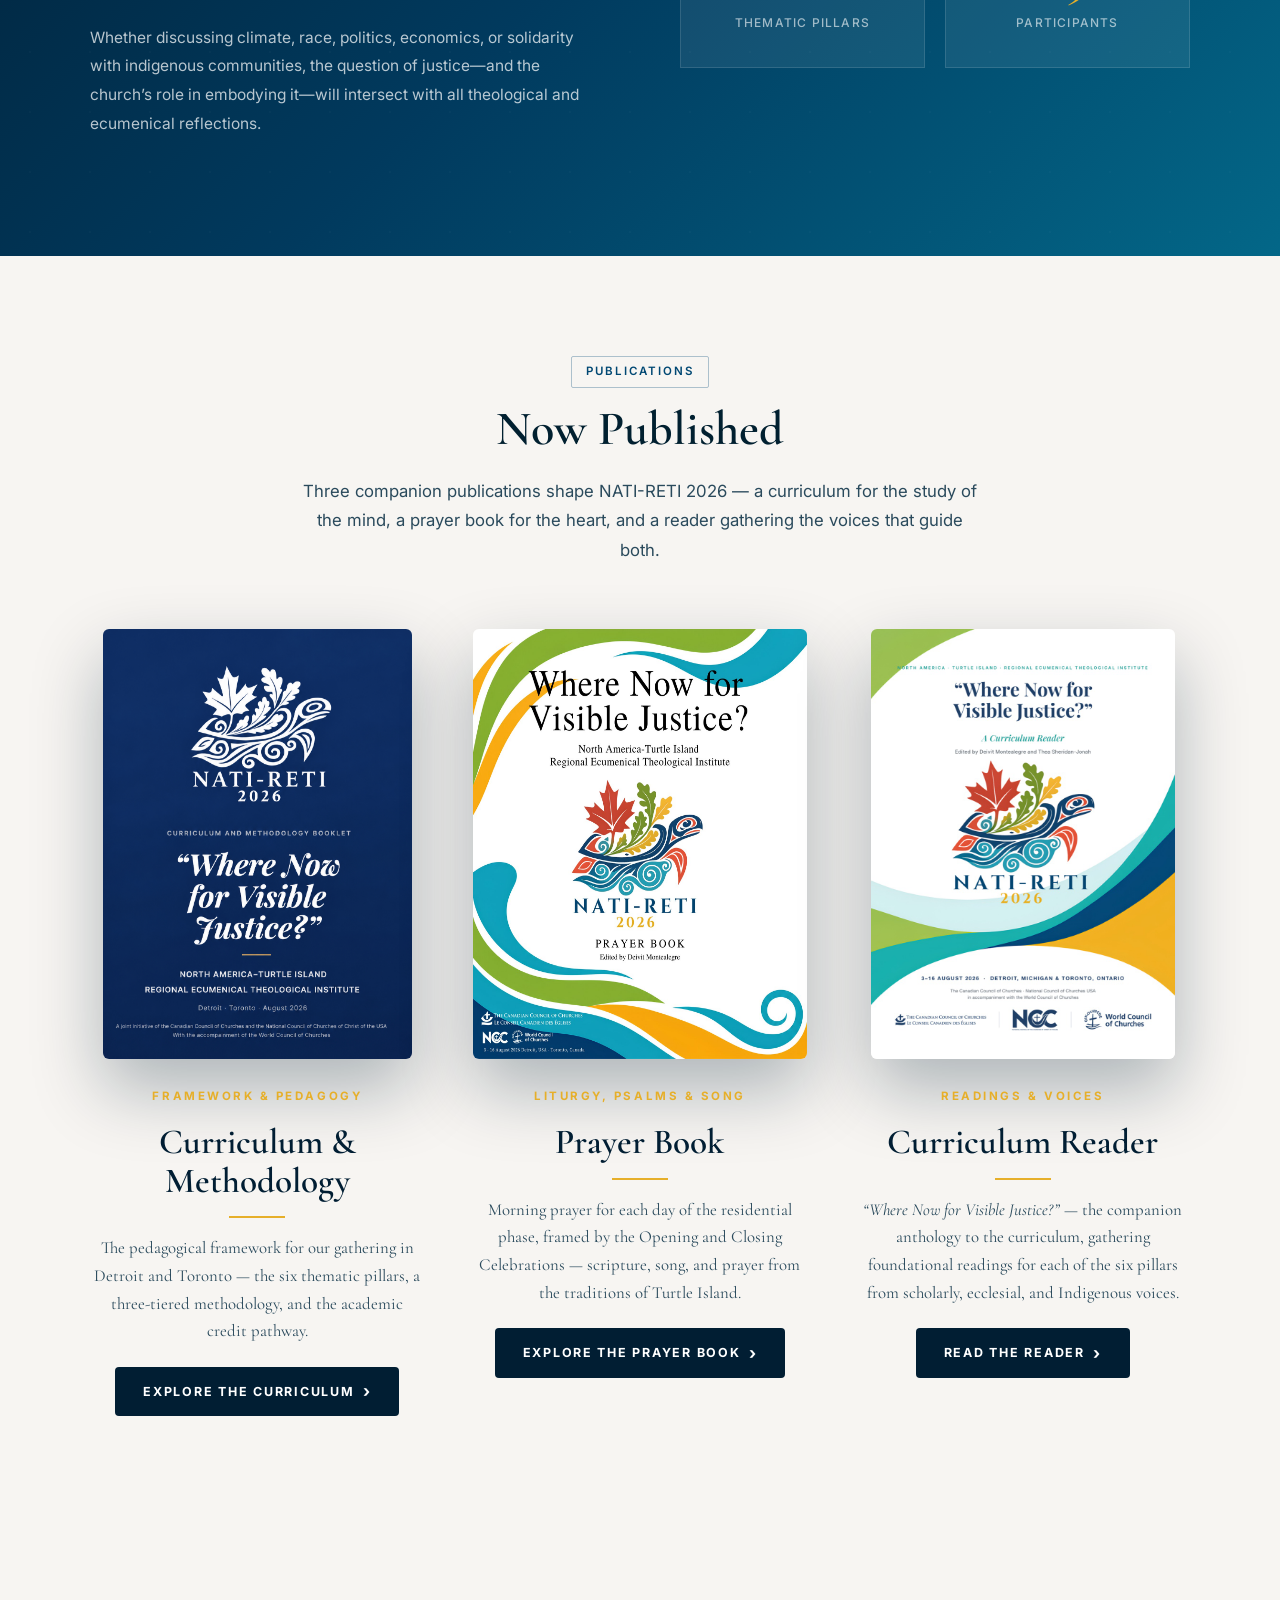
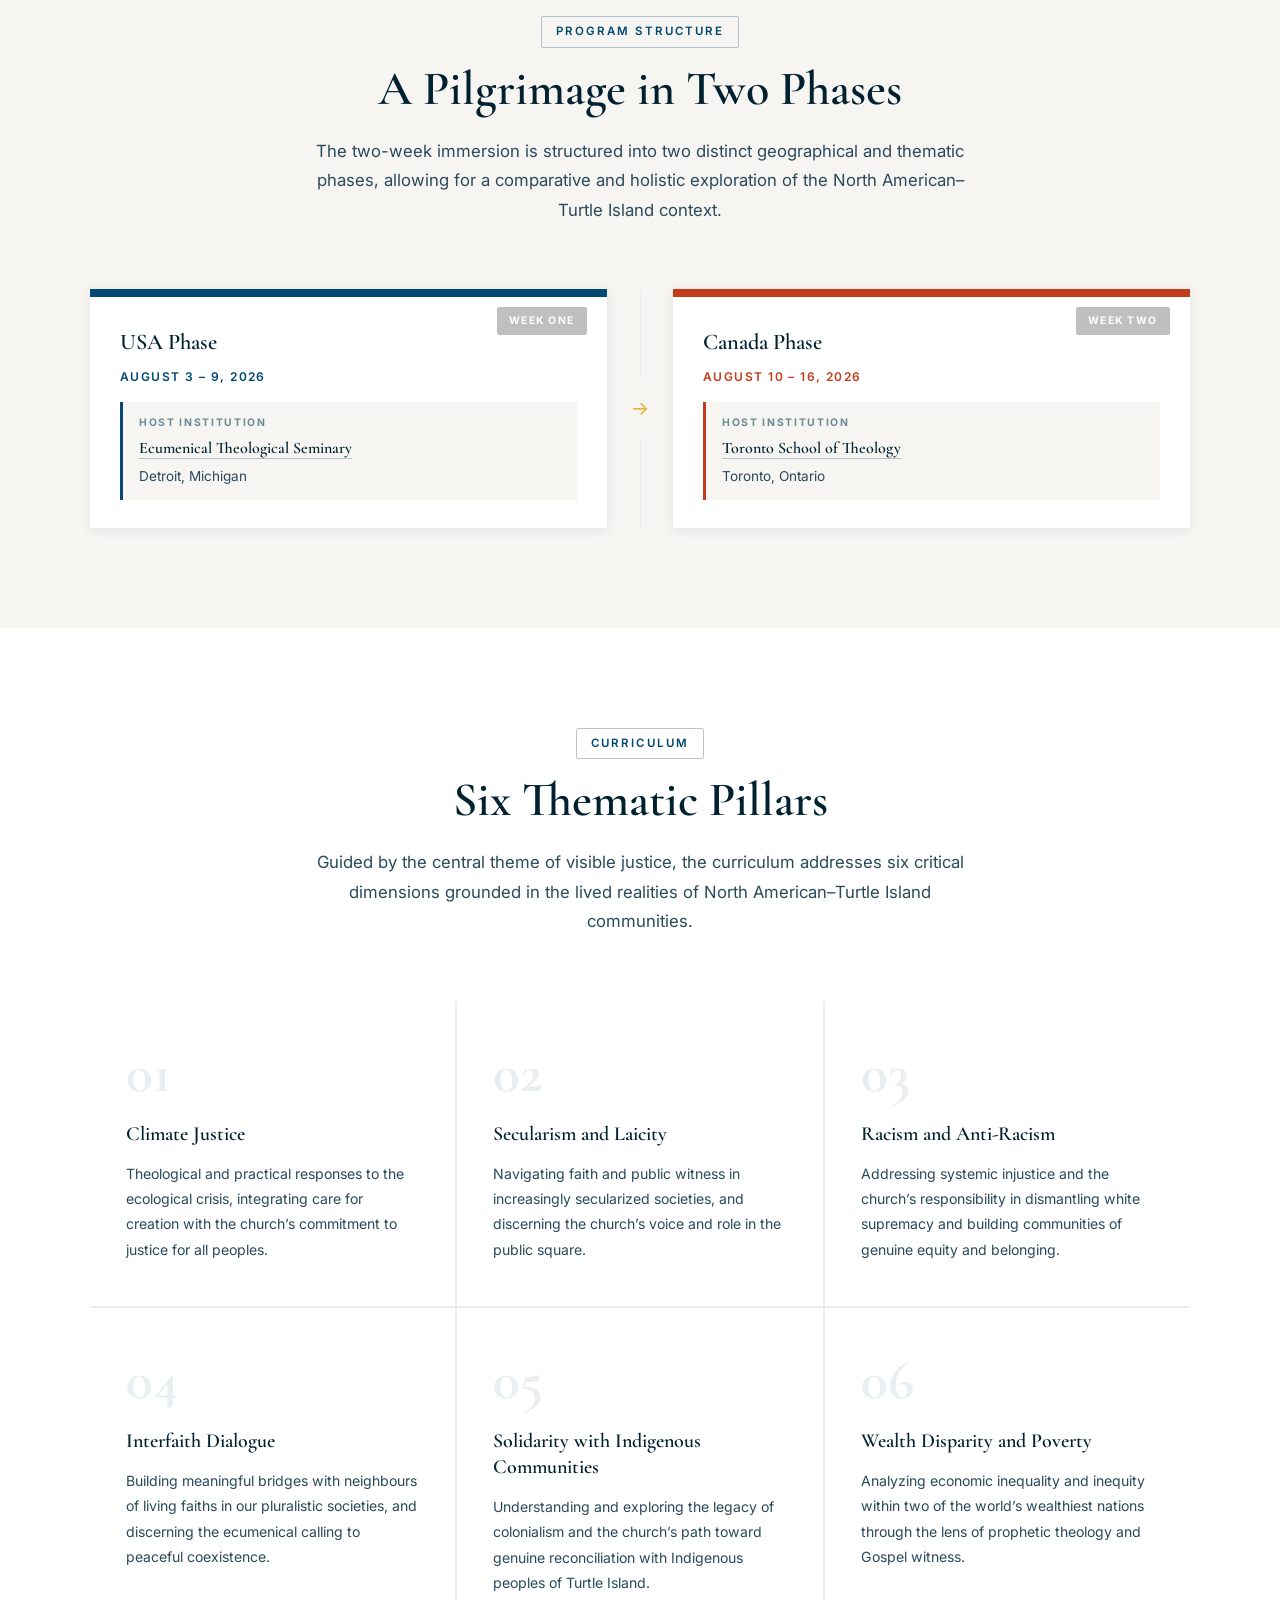
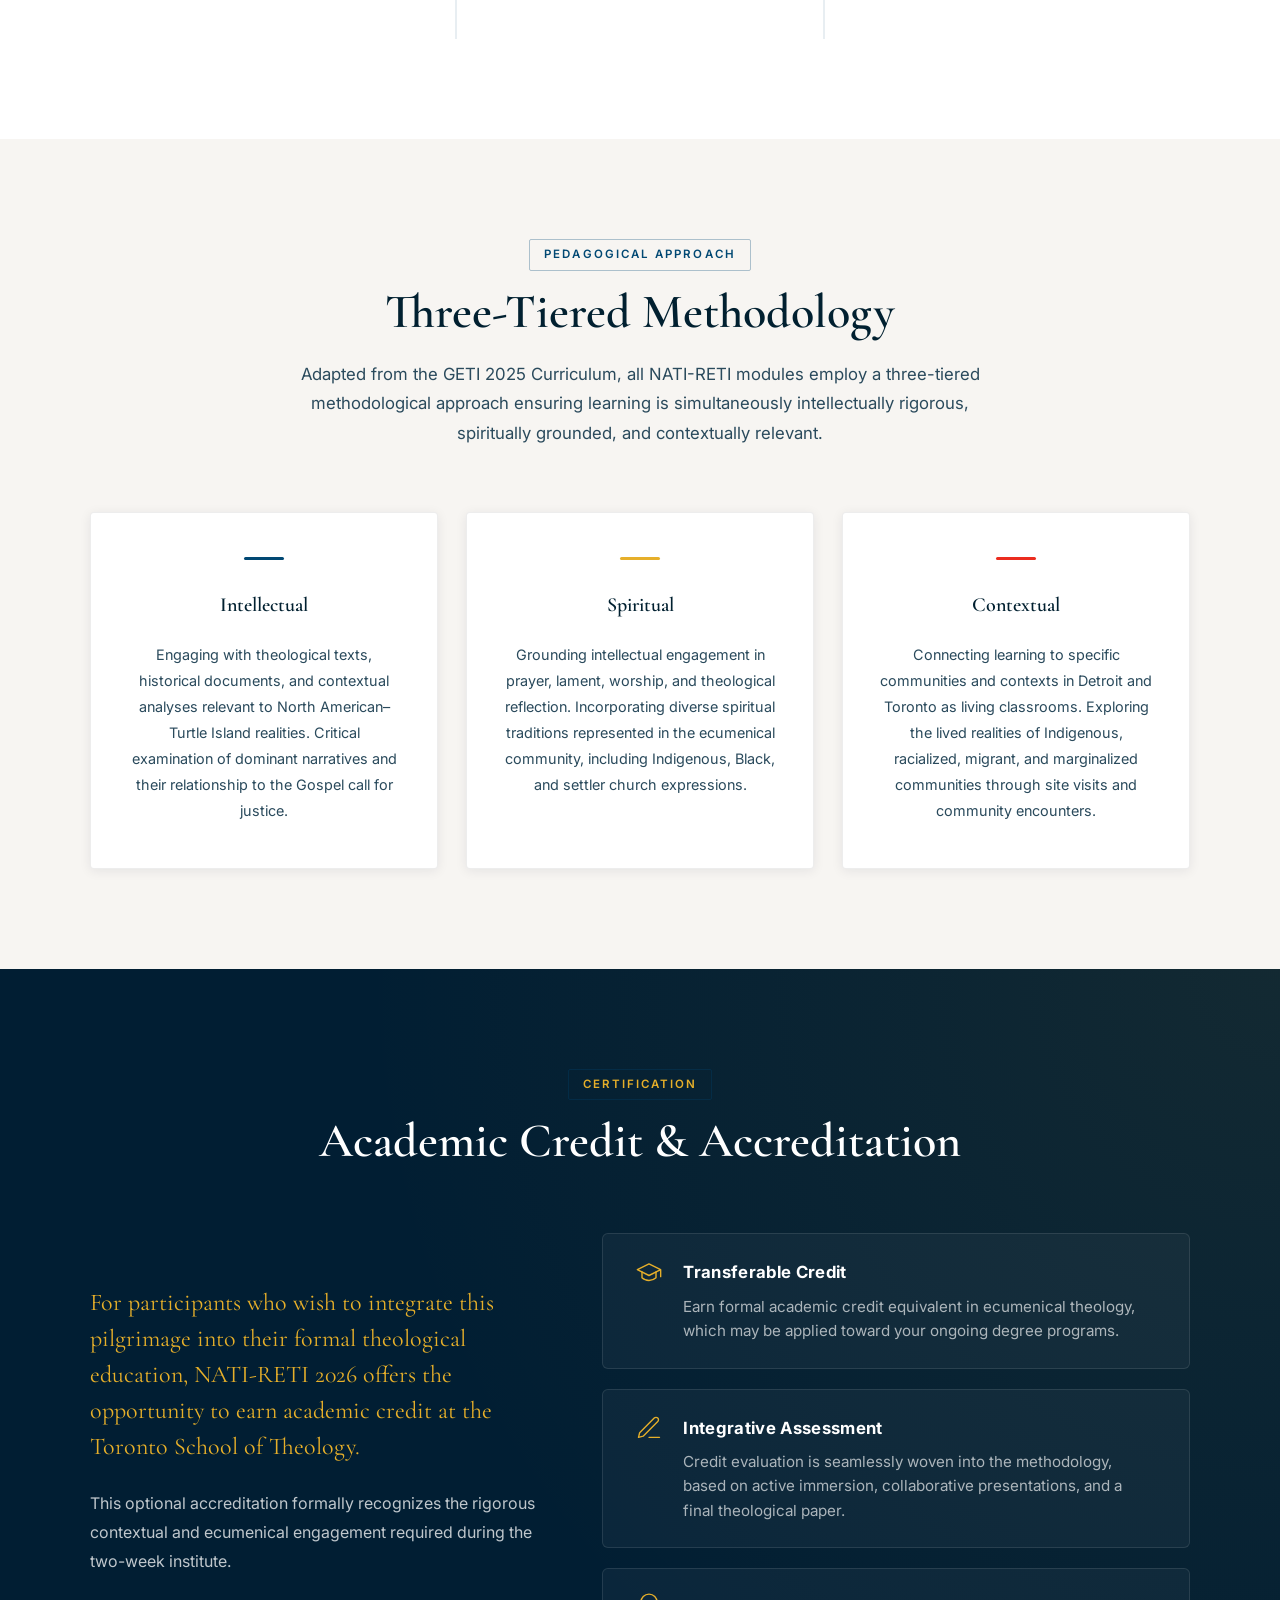
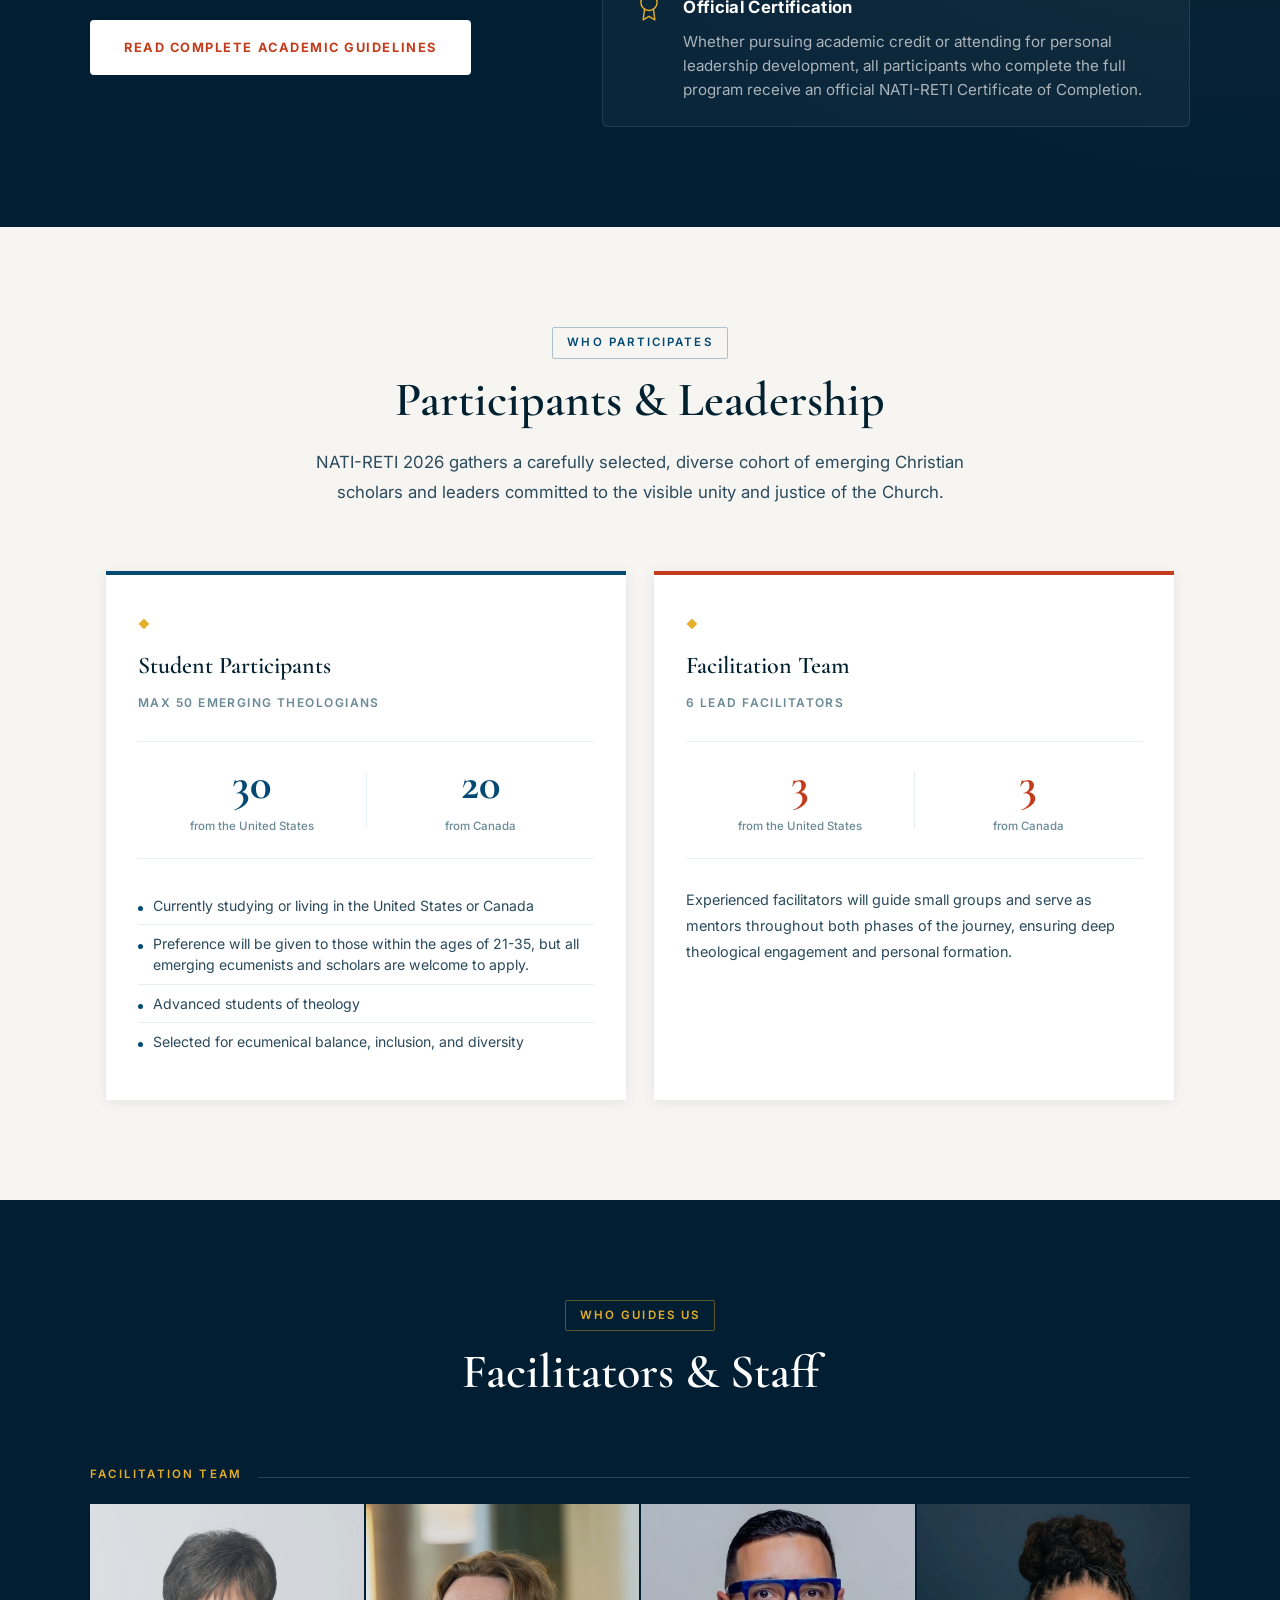
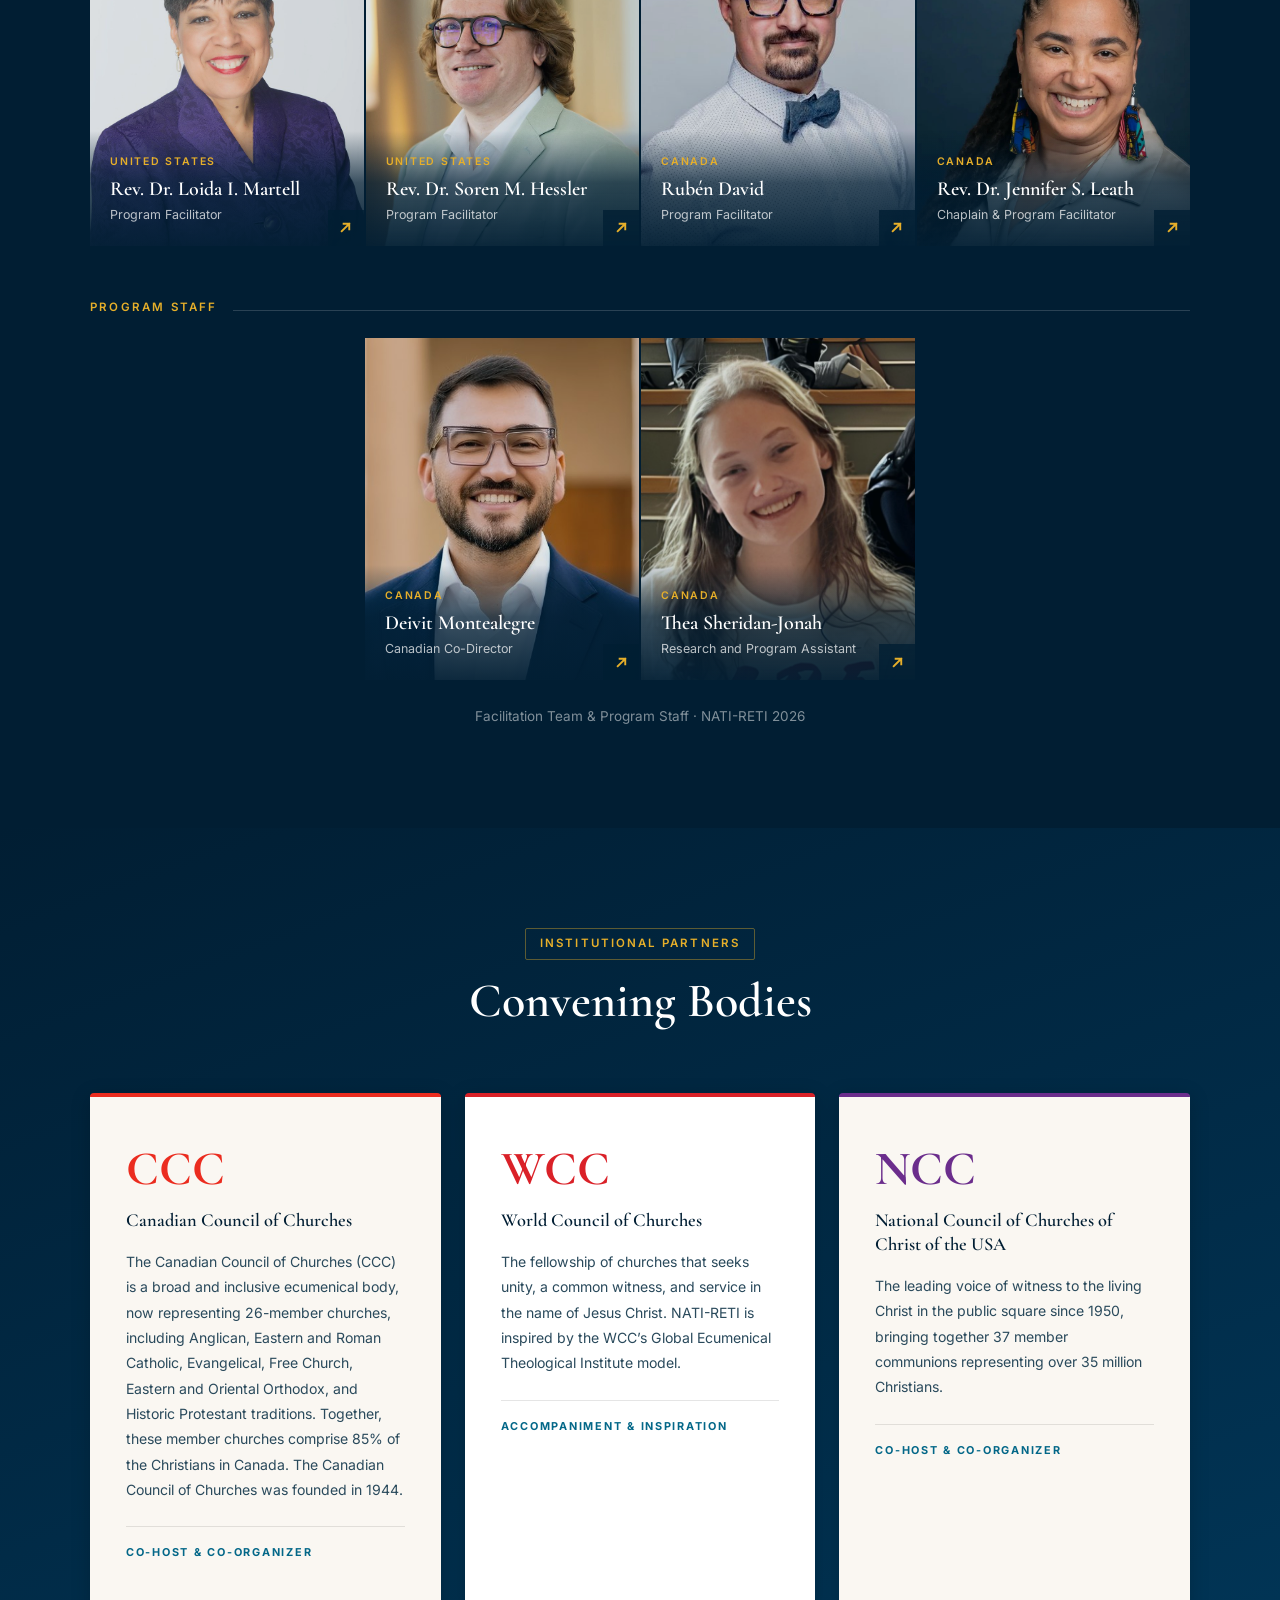
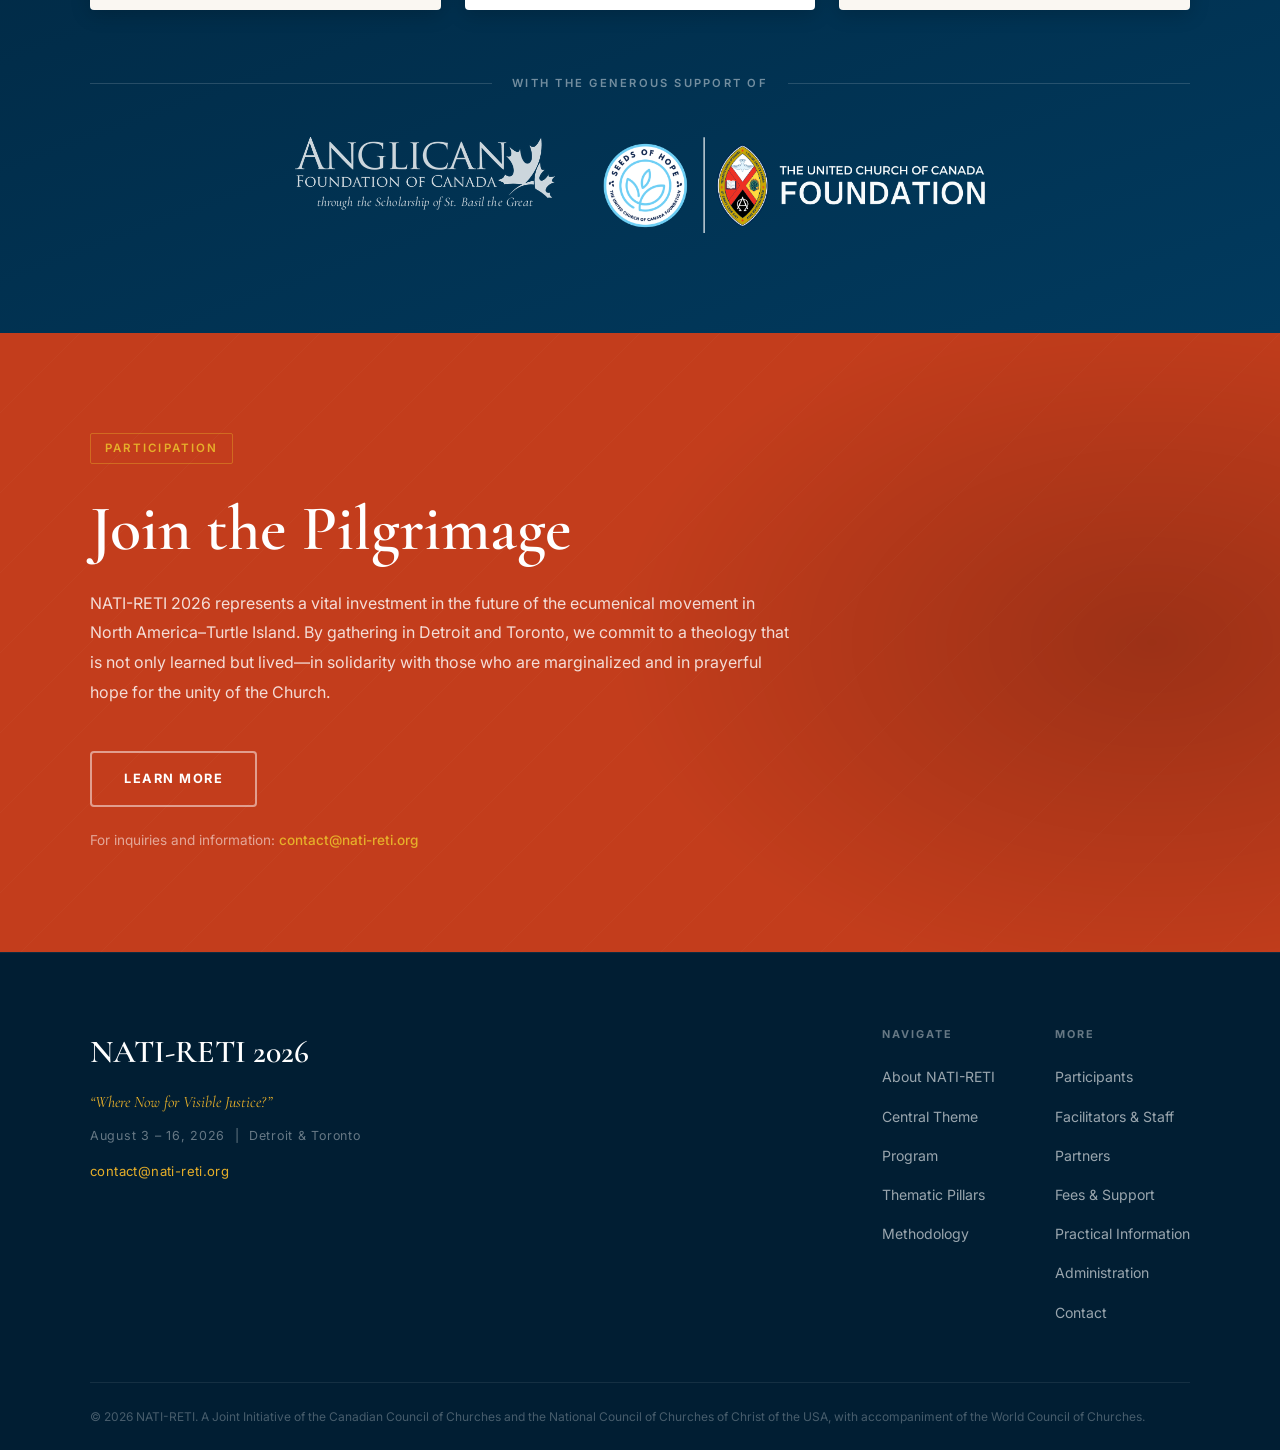
==== commit cb9033fb: "Drop the hero button, cap the cohort at 50, rework the facilitators header - Remove "Discover the In" ====
--- a/index.html
+++ b/index.html
@@ -82,7 +82,6 @@
           <span class="hero-meta-value">Toronto, Ontario</span>
         </div>
       </div>
-      <a href="#about" class="hero-btn">Discover the Institute</a>
     </div>
     <div class="hero-scroll-indicator">
       <span>Scroll</span>
@@ -230,7 +229,7 @@
           <div class="detail-divider"></div>
           <div class="detail-block">
             <span class="detail-label">Participants</span>
-            <span class="detail-value">50 Emerging Theologians</span>
+            <span class="detail-value">Max 50 Emerging Theologians</span>
           </div>
           <div class="detail-divider"></div>
           <div class="detail-block">
@@ -269,7 +268,7 @@
           <span class="theme-stat-label">Thematic Pillars</span>
         </div>
         <div class="theme-stat-card">
-          <span class="theme-stat-number">50</span>
+          <span class="theme-stat-number"><span class="theme-stat-qual">Max</span>50</span><!-- "Max" is inline so the numeral baseline matches the sibling cards -->
           <span class="theme-stat-label">Participants</span>
         </div>
       </div>
@@ -582,7 +581,7 @@
           <div class="participant-block-header">
             <div class="participant-block-icon">&#9670;</div>
             <h3 class="participant-block-title">Student Participants</h3>
-            <div class="participant-block-count">50 Emerging Theologians</div>
+            <div class="participant-block-count">Max 50 Emerging Theologians</div>
           </div>
           <div class="participant-block-body">
             <div class="participant-split">
@@ -638,8 +637,7 @@
     <div class="container">
       <div class="section-header section-header--light">
         <span class="section-tag light">Who Guides Us</span>
-        <h2 class="section-title light facilitators-title">Facilitators &amp; Staff</h2>
-        <p class="section-subtitle facilitators-subtitle">Select a portrait to read the full biography.</p>
+        <h2 class="section-title light">Facilitators &amp; Staff</h2>
       </div>
 
       <div class="facilitator-detail" id="facilitatorDetail" hidden>
@@ -666,7 +664,10 @@
       <div class="facilitator-grid facilitator-grid--four">
 
         <button type="button" class="facilitator-tile" data-person="martell" aria-controls="facilitatorDetail" aria-expanded="false">
-          <img src="Pictures/facilitators/photo-loida-martell.jpg" alt="" width="768" height="960" loading="lazy" />
+          <span class="facilitator-tile-photo">
+            <img src="Pictures/facilitators/photo-loida-martell.jpg" alt="" width="768" height="960" loading="lazy" />
+            <span class="facilitator-tile-cue" aria-hidden="true"><svg viewBox="0 0 16 16" fill="none" stroke="currentColor" stroke-width="2" stroke-linecap="square"><path d="M4 12L12 4M6 4h6v6"/></svg></span>
+          </span>
           <span class="facilitator-tile-caption">
             <span class="facilitator-tile-country">United States</span>
             <span class="facilitator-tile-name">Rev. Dr. Loida I. Martell</span>
@@ -675,7 +676,10 @@
         </button>
 
         <button type="button" class="facilitator-tile" data-person="hessler" aria-controls="facilitatorDetail" aria-expanded="false">
-          <img src="Pictures/facilitators/photo-soren-hessler.jpg" alt="" width="674" height="842" loading="lazy" />
+          <span class="facilitator-tile-photo">
+            <img src="Pictures/facilitators/photo-soren-hessler.jpg" alt="" width="674" height="842" loading="lazy" />
+            <span class="facilitator-tile-cue" aria-hidden="true"><svg viewBox="0 0 16 16" fill="none" stroke="currentColor" stroke-width="2" stroke-linecap="square"><path d="M4 12L12 4M6 4h6v6"/></svg></span>
+          </span>
           <span class="facilitator-tile-caption">
             <span class="facilitator-tile-country">United States</span>
             <span class="facilitator-tile-name">Rev. Dr. Soren M. Hessler</span>
@@ -684,7 +688,10 @@
         </button>
 
         <button type="button" class="facilitator-tile" data-person="ruben" aria-controls="facilitatorDetail" aria-expanded="false">
-          <img src="Pictures/facilitators/photo-ruben-david.jpg" alt="" width="384" height="480" loading="lazy" />
+          <span class="facilitator-tile-photo">
+            <img src="Pictures/facilitators/photo-ruben-david.jpg" alt="" width="384" height="480" loading="lazy" />
+            <span class="facilitator-tile-cue" aria-hidden="true"><svg viewBox="0 0 16 16" fill="none" stroke="currentColor" stroke-width="2" stroke-linecap="square"><path d="M4 12L12 4M6 4h6v6"/></svg></span>
+          </span>
           <span class="facilitator-tile-caption">
             <span class="facilitator-tile-country">Canada</span>
             <span class="facilitator-tile-name">Rub&eacute;n David</span>
@@ -693,7 +700,10 @@
         </button>
 
         <button type="button" class="facilitator-tile" data-person="leath" aria-controls="facilitatorDetail" aria-expanded="false">
-          <img src="Pictures/facilitators/photo-jennifer-leath.jpg" alt="" width="880" height="1100" loading="lazy" />
+          <span class="facilitator-tile-photo">
+            <img src="Pictures/facilitators/photo-jennifer-leath.jpg" alt="" width="880" height="1100" loading="lazy" />
+            <span class="facilitator-tile-cue" aria-hidden="true"><svg viewBox="0 0 16 16" fill="none" stroke="currentColor" stroke-width="2" stroke-linecap="square"><path d="M4 12L12 4M6 4h6v6"/></svg></span>
+          </span>
           <span class="facilitator-tile-caption">
             <span class="facilitator-tile-country">Canada</span>
             <span class="facilitator-tile-name">Rev. Dr. Jennifer S. Leath</span>
@@ -710,7 +720,10 @@
       <div class="facilitator-grid facilitator-grid--two">
 
         <button type="button" class="facilitator-tile" data-person="deivit" aria-controls="facilitatorDetail" aria-expanded="false">
-          <img src="Pictures/facilitators/photo-deivit-montealegre.jpg" alt="" width="413" height="516" loading="lazy" />
+          <span class="facilitator-tile-photo">
+            <img src="Pictures/facilitators/photo-deivit-montealegre.jpg" alt="" width="413" height="516" loading="lazy" />
+            <span class="facilitator-tile-cue" aria-hidden="true"><svg viewBox="0 0 16 16" fill="none" stroke="currentColor" stroke-width="2" stroke-linecap="square"><path d="M4 12L12 4M6 4h6v6"/></svg></span>
+          </span>
           <span class="facilitator-tile-caption">
             <span class="facilitator-tile-country">Canada</span>
             <span class="facilitator-tile-name">Deivit Montealegre</span>
@@ -719,7 +732,10 @@
         </button>
 
         <button type="button" class="facilitator-tile" data-person="thea" aria-controls="facilitatorDetail" aria-expanded="false">
-          <img src="Pictures/facilitators/photo-thea-sheridan-jonah.jpg" alt="" width="566" height="708" loading="lazy" />
+          <span class="facilitator-tile-photo">
+            <img src="Pictures/facilitators/photo-thea-sheridan-jonah.jpg" alt="" width="566" height="708" loading="lazy" />
+            <span class="facilitator-tile-cue" aria-hidden="true"><svg viewBox="0 0 16 16" fill="none" stroke="currentColor" stroke-width="2" stroke-linecap="square"><path d="M4 12L12 4M6 4h6v6"/></svg></span>
+          </span>
           <span class="facilitator-tile-caption">
             <span class="facilitator-tile-country">Canada</span>
             <span class="facilitator-tile-name">Thea Sheridan-Jonah</span>
--- a/styles.css
+++ b/styles.css
@@ -559,28 +559,6 @@
   align-self: stretch;
 }
 
-.hero-btn {
-  display: inline-block;
-  font-size: 0.8rem;
-  font-weight: 600;
-  letter-spacing: 0.14em;
-  text-transform: uppercase;
-  color: var(--white);
-  background: var(--dark-blue);
-  border: 2px solid var(--dark-blue);
-  padding: 15px 40px;
-  border-radius: var(--radius);
-  transition: background var(--transition), border-color var(--transition), transform var(--transition);
-  opacity: 0;
-  animation: fadeUp 0.9s 0.9s ease forwards;
-}
-
-.hero-btn:hover {
-  background: var(--terracotta);
-  border-color: var(--terracotta);
-  transform: translateY(-2px);
-}
-
 .hero-scroll-indicator {
   position: absolute;
   bottom: 32px;
@@ -875,6 +853,19 @@
   color: var(--ncc-gold);
   line-height: 1;
   margin-bottom: 8px;
+}
+
+/* "Max" qualifier: kept small so the numeral still reads at the same weight
+   as the 14 and the 6 beside it. */
+.theme-stat-qual {
+  font-family: var(--font-sans);
+  font-size: 0.95rem;
+  font-weight: 600;
+  letter-spacing: 0.14em;
+  text-transform: uppercase;
+  /* Inline, so the numeral keeps the same baseline as the 14 and the 6. */
+  vertical-align: 0.75em;
+  margin-right: 0.18em;
 }
 
 .theme-stat-label {
@@ -2185,11 +2176,6 @@
     height: 1px;
   }
 
-  .hero-btn {
-    font-size: 0.8rem;
-    padding: 12px 24px;
-  }
-
   .section-title {
     font-size: clamp(1.4rem, 6vw, 2rem);
   }
@@ -2588,19 +2574,6 @@
   background: var(--dark-navy);
 }
 
-.facilitators-title {
-  font-family: var(--font-cinzel);
-  font-size: clamp(1.4rem, 3vw, 1.875rem);
-  font-weight: 700;
-  letter-spacing: 0.1em;
-  text-transform: uppercase;
-  line-height: 1.4;
-}
-
-.facilitators-subtitle {
-  color: rgba(255, 255, 255, 0.72);
-}
-
 /* ── Group labels ─────────────────────────────────────────── */
 .facilitator-group-label {
   display: flex;
@@ -2646,15 +2619,24 @@
   position: relative;
   display: block;
   width: 100%;
-  aspect-ratio: 4 / 5;
   padding: 0;
   border: 0;
-  overflow: hidden;
-  background: var(--text-dark);
+  background: none;
   color: inherit;
   font: inherit;
   text-align: left;
   cursor: pointer;
+}
+
+/* The photo carries the 4:5 ratio rather than the button, so the selection
+   outline and the click cue stay pinned to the image even where the caption
+   sits outside it (phones). */
+.facilitator-tile-photo {
+  position: relative;
+  display: block;
+  aspect-ratio: 4 / 5;
+  overflow: hidden;
+  background: var(--text-dark);
 }
 
 .facilitator-tile img {
@@ -2673,7 +2655,7 @@
   transform: scale(1.03);
 }
 
-.facilitator-tile::after {
+.facilitator-tile-photo::after {
   content: "";
   position: absolute;
   inset: 0;
@@ -2683,13 +2665,43 @@
   pointer-events: none;
 }
 
-.facilitator-tile:hover::after,
-.facilitator-tile:focus-visible::after,
-.facilitator-tile.is-active::after {
+.facilitator-tile:hover .facilitator-tile-photo::after,
+.facilitator-tile:focus-visible .facilitator-tile-photo::after,
+.facilitator-tile.is-active .facilitator-tile-photo::after {
   outline-color: var(--ncc-gold);
 }
 
 .facilitator-tile:focus { outline: none; }
+
+/* Click cue: the only affordance now that the "select a portrait" line is
+   gone, so it sits above the caption gradient rather than under it. */
+.facilitator-tile-cue {
+  position: absolute;
+  right: 0;
+  bottom: 0;
+  z-index: 2;
+  display: flex;
+  align-items: center;
+  justify-content: center;
+  width: 36px;
+  height: 36px;
+  background: rgba(1, 30, 51, 0.78);
+  color: var(--ncc-gold);
+  transition: background var(--transition), color var(--transition);
+}
+
+.facilitator-tile-cue svg {
+  display: block;
+  width: 15px;
+  height: 15px;
+}
+
+.facilitator-tile:hover .facilitator-tile-cue,
+.facilitator-tile:focus-visible .facilitator-tile-cue,
+.facilitator-tile.is-active .facilitator-tile-cue {
+  background: var(--ncc-gold);
+  color: var(--dark-navy);
+}
 
 .facilitator-tile-caption {
   position: absolute;
@@ -2865,11 +2877,60 @@
   .facilitator-close { padding: 15px 20px; }
 }
 
-@media (max-width: 440px) {
+/* Phones: two portraits per row, with the name set below the image instead of
+   over it. At this width the caption gradient swallowed most of the portrait,
+   and one-per-row stretched the section to roughly six screens. */
+@media (max-width: 600px) {
   .facilitator-grid--four,
   .facilitator-grid--two {
-    grid-template-columns: minmax(0, 1fr);
-    max-width: 274px;
-  }
-  .facilitator-tile-caption { padding: 18px 16px; }
-}
+    grid-template-columns: repeat(2, minmax(0, 1fr));
+    column-gap: 14px;
+    row-gap: 26px;
+    max-width: 420px;
+    /* Without this the cell stretches to the tallest name in the row and a
+       button centres its own content, so the portraits drift out of line. */
+    align-items: start;
+  }
+
+  .facilitator-grid--four { margin-bottom: 44px; }
+
+  .facilitator-tile img { opacity: 1; }
+
+  /* No hover on touch, and at this size the zoom only blurs the portrait. */
+  .facilitator-tile:hover img,
+  .facilitator-tile:focus-visible img,
+  .facilitator-tile.is-active img { transform: none; }
+
+  .facilitator-tile-cue {
+    width: 30px;
+    height: 30px;
+  }
+
+  .facilitator-tile-cue svg {
+    width: 13px;
+    height: 13px;
+  }
+
+  .facilitator-tile-caption {
+    position: static;
+    padding: 12px 0 0;
+    background: none;
+  }
+
+  .facilitator-tile-country {
+    font-size: 0.6rem;
+    letter-spacing: 0.15em;
+    margin-bottom: 5px;
+  }
+
+  .facilitator-tile-name {
+    font-size: 1.05rem;
+    line-height: 1.2;
+    margin-bottom: 3px;
+  }
+
+  .facilitator-tile-role {
+    font-size: 0.72rem;
+    line-height: 1.4;
+  }
+}
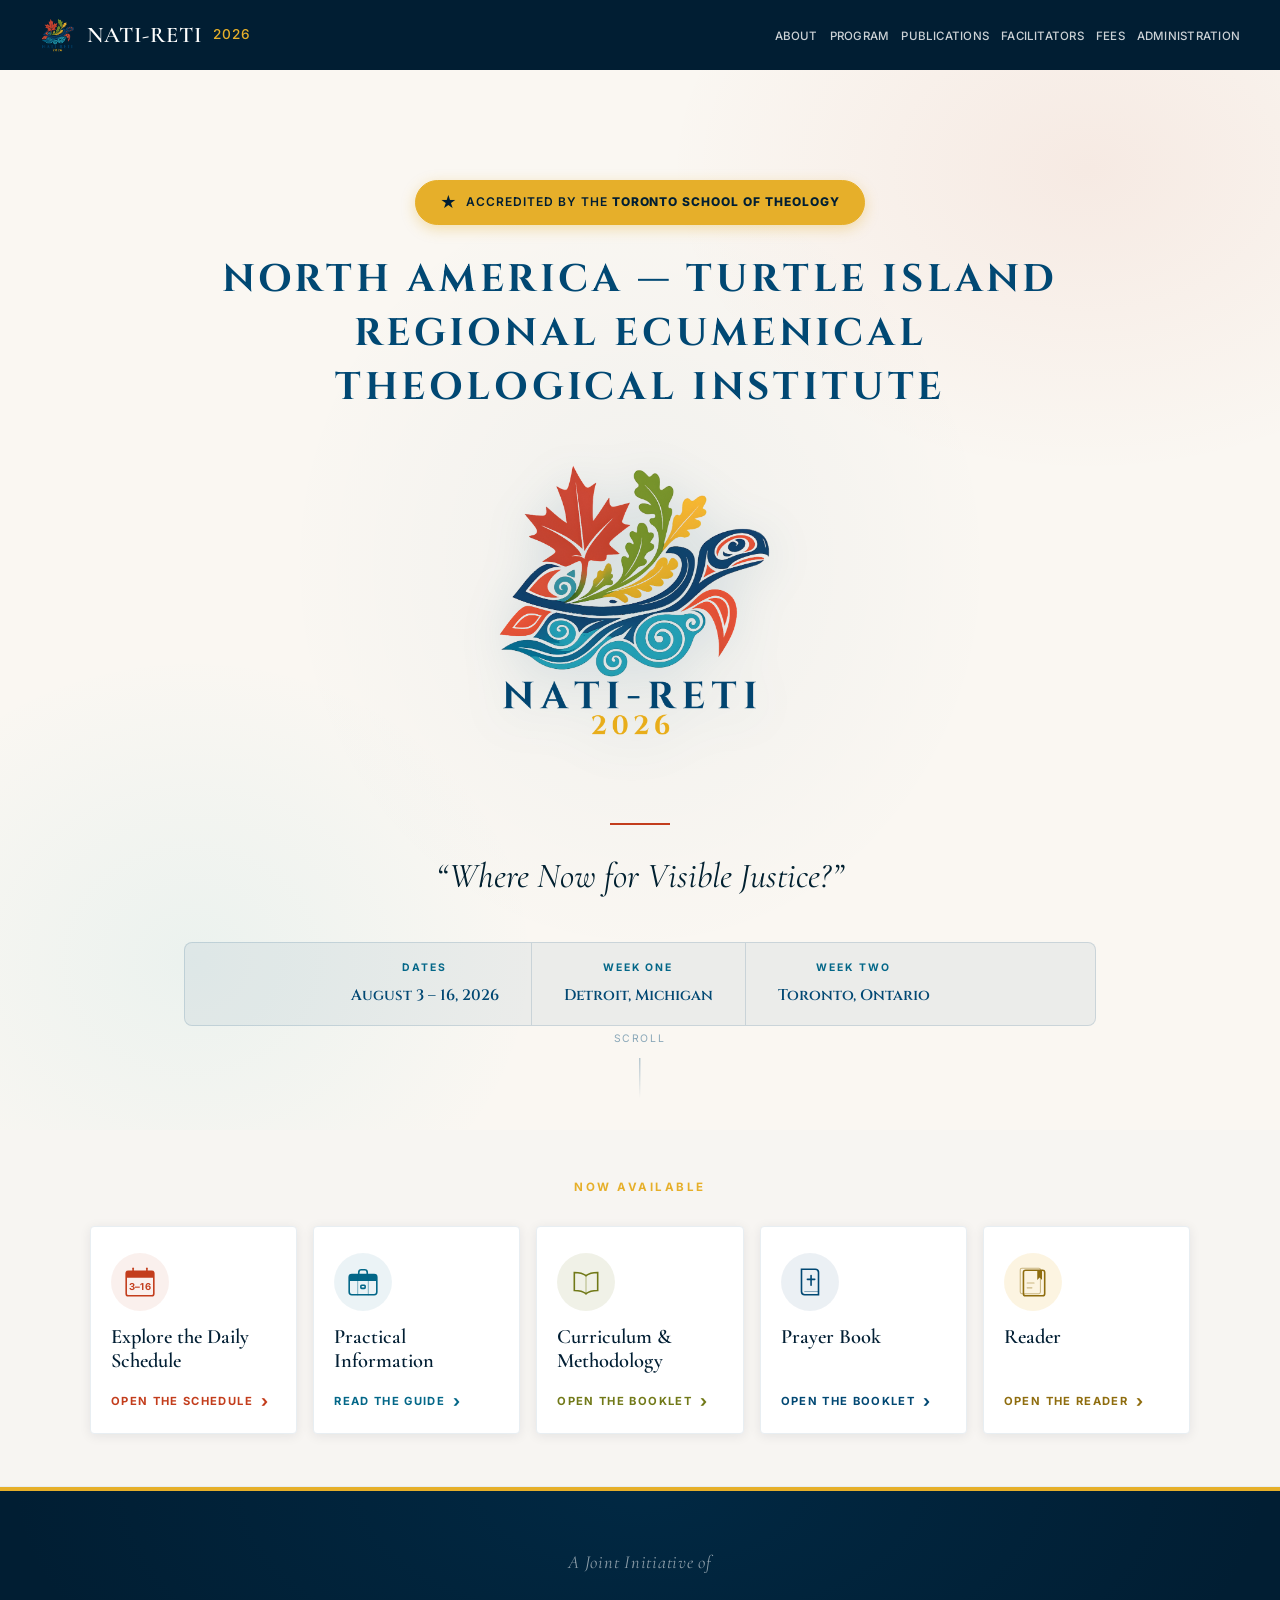
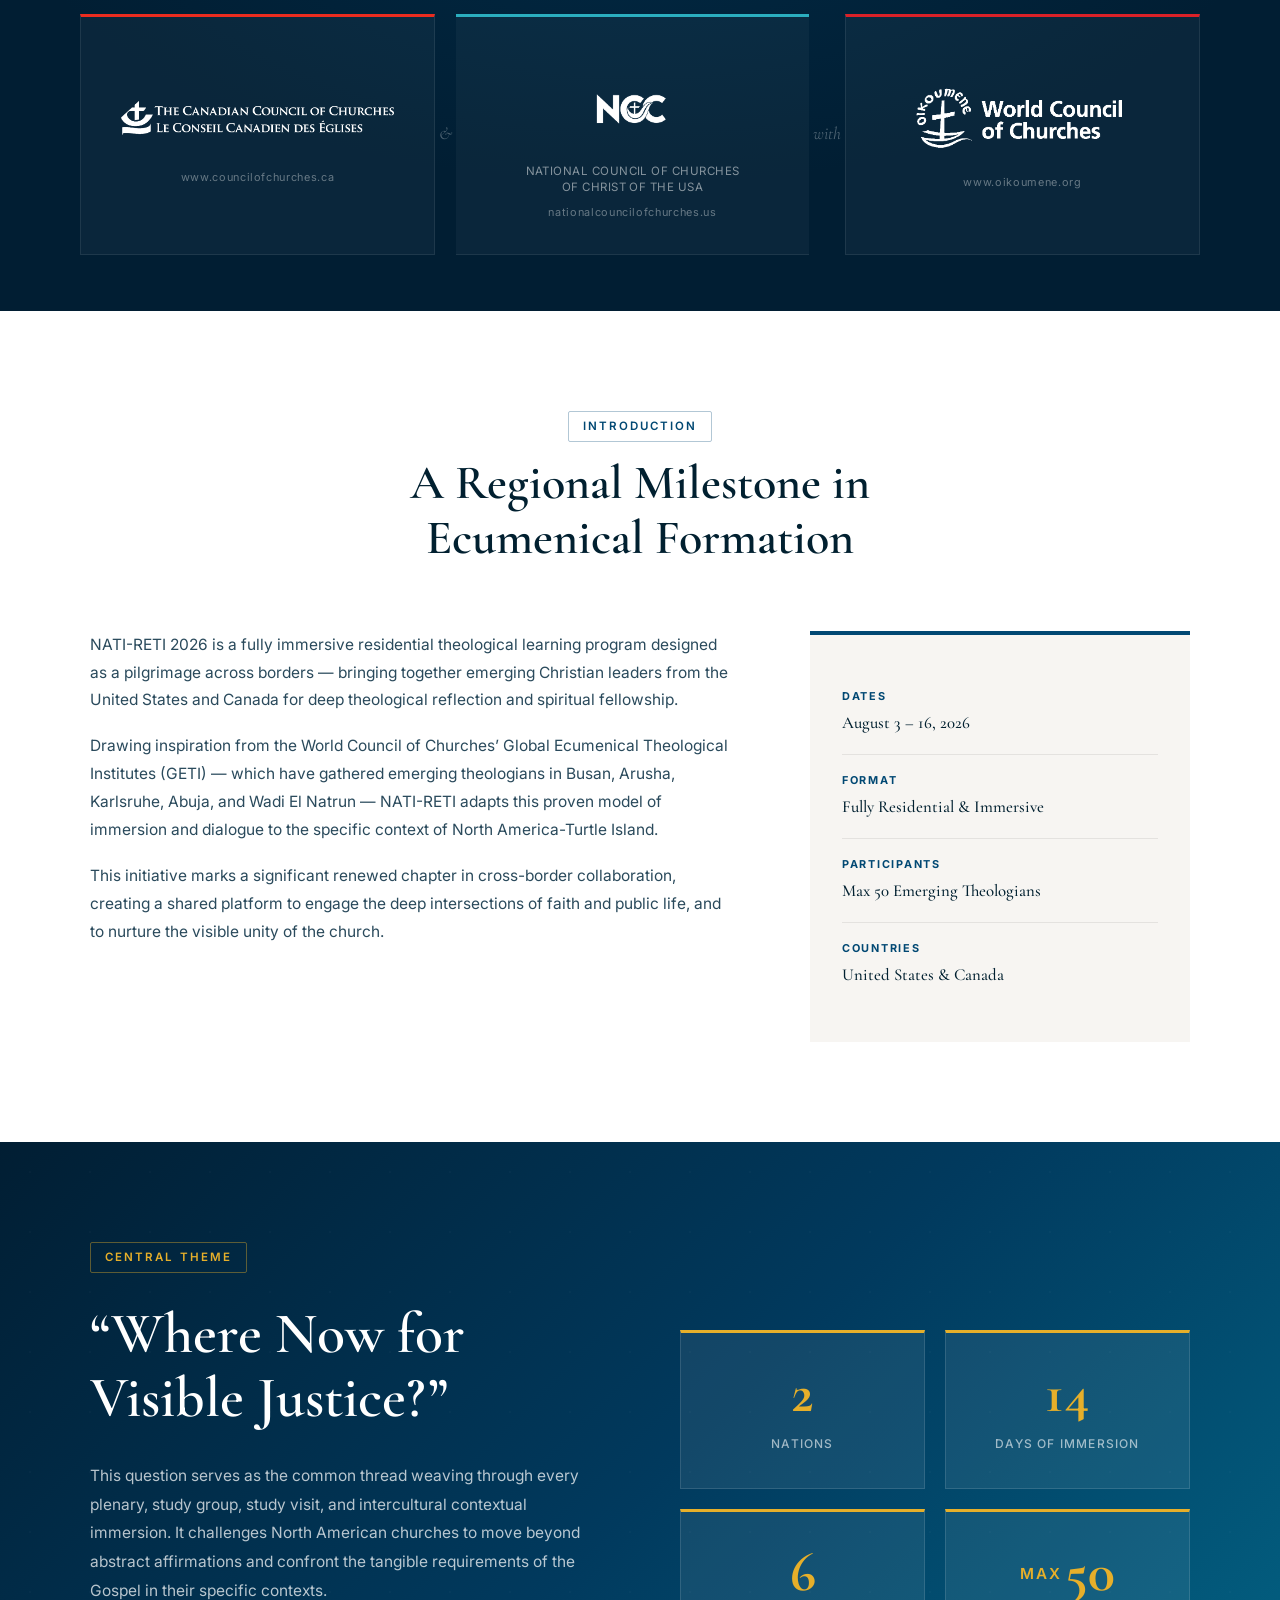
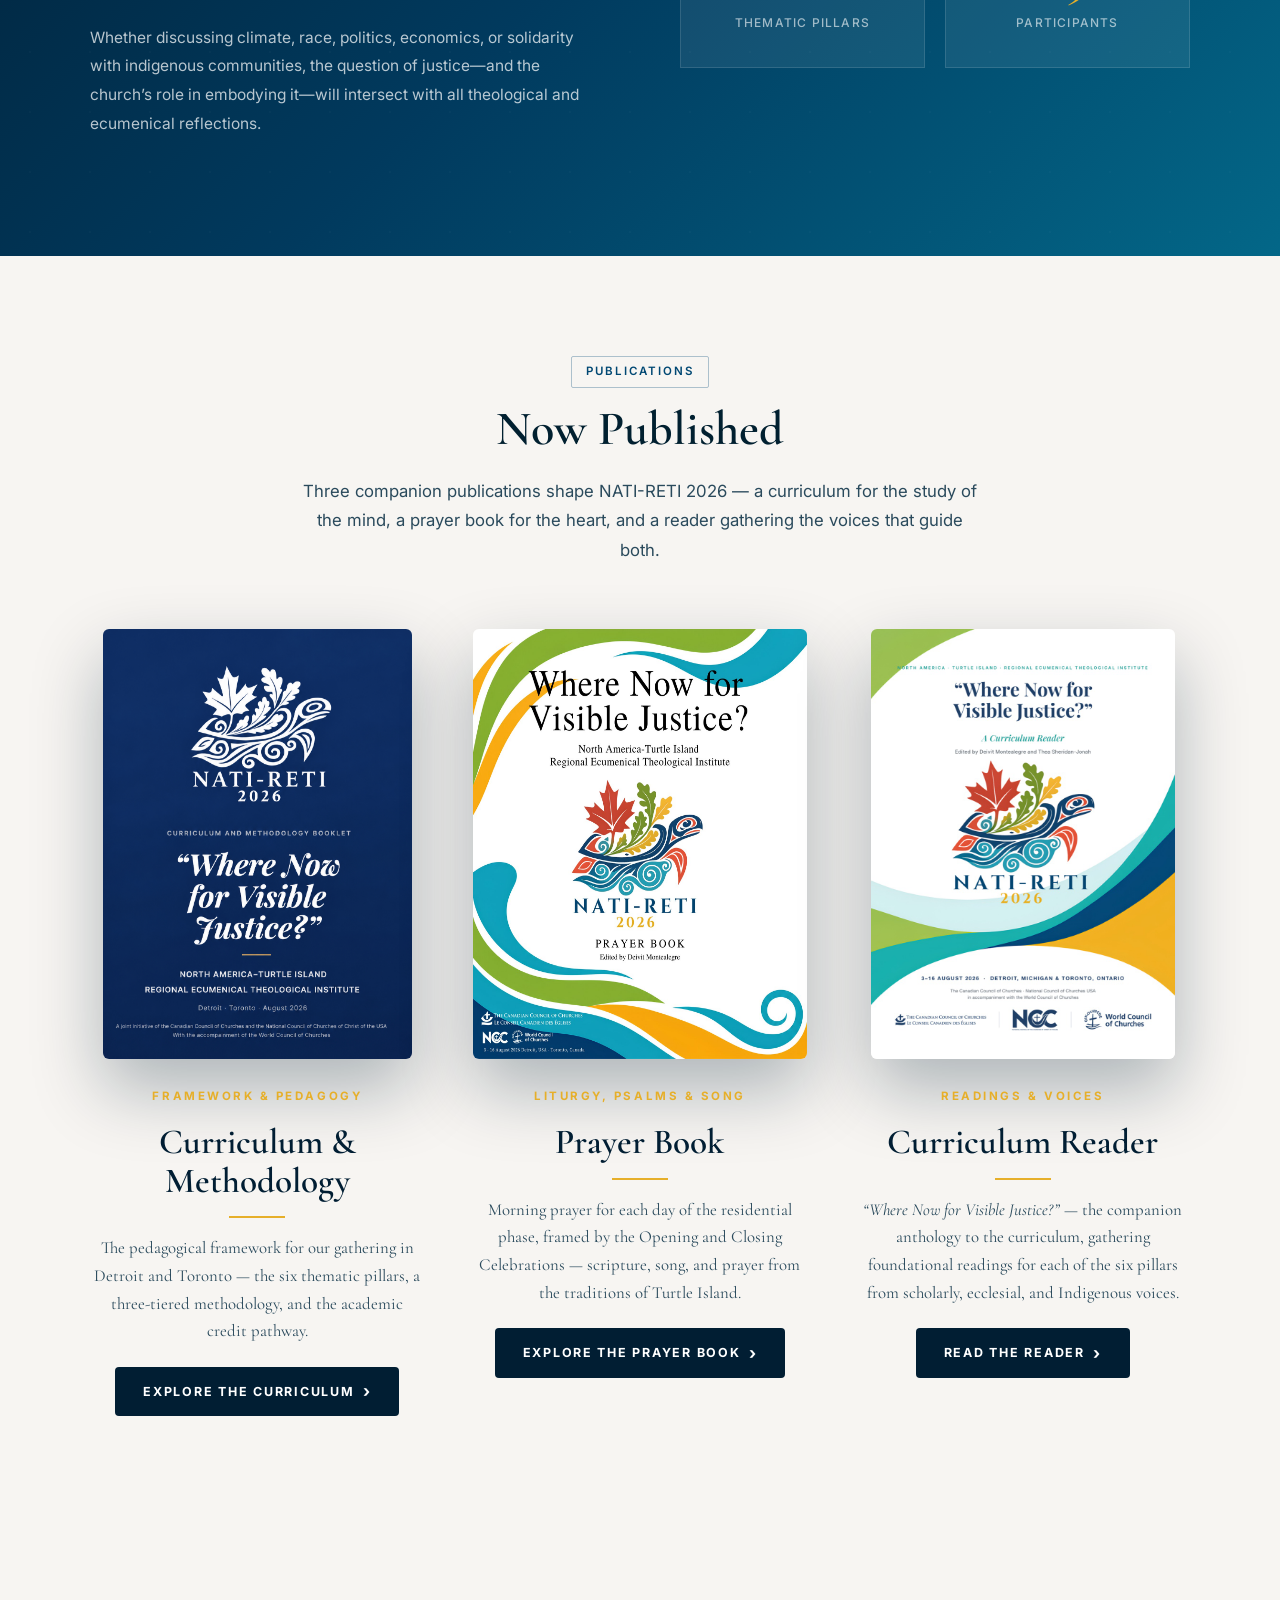
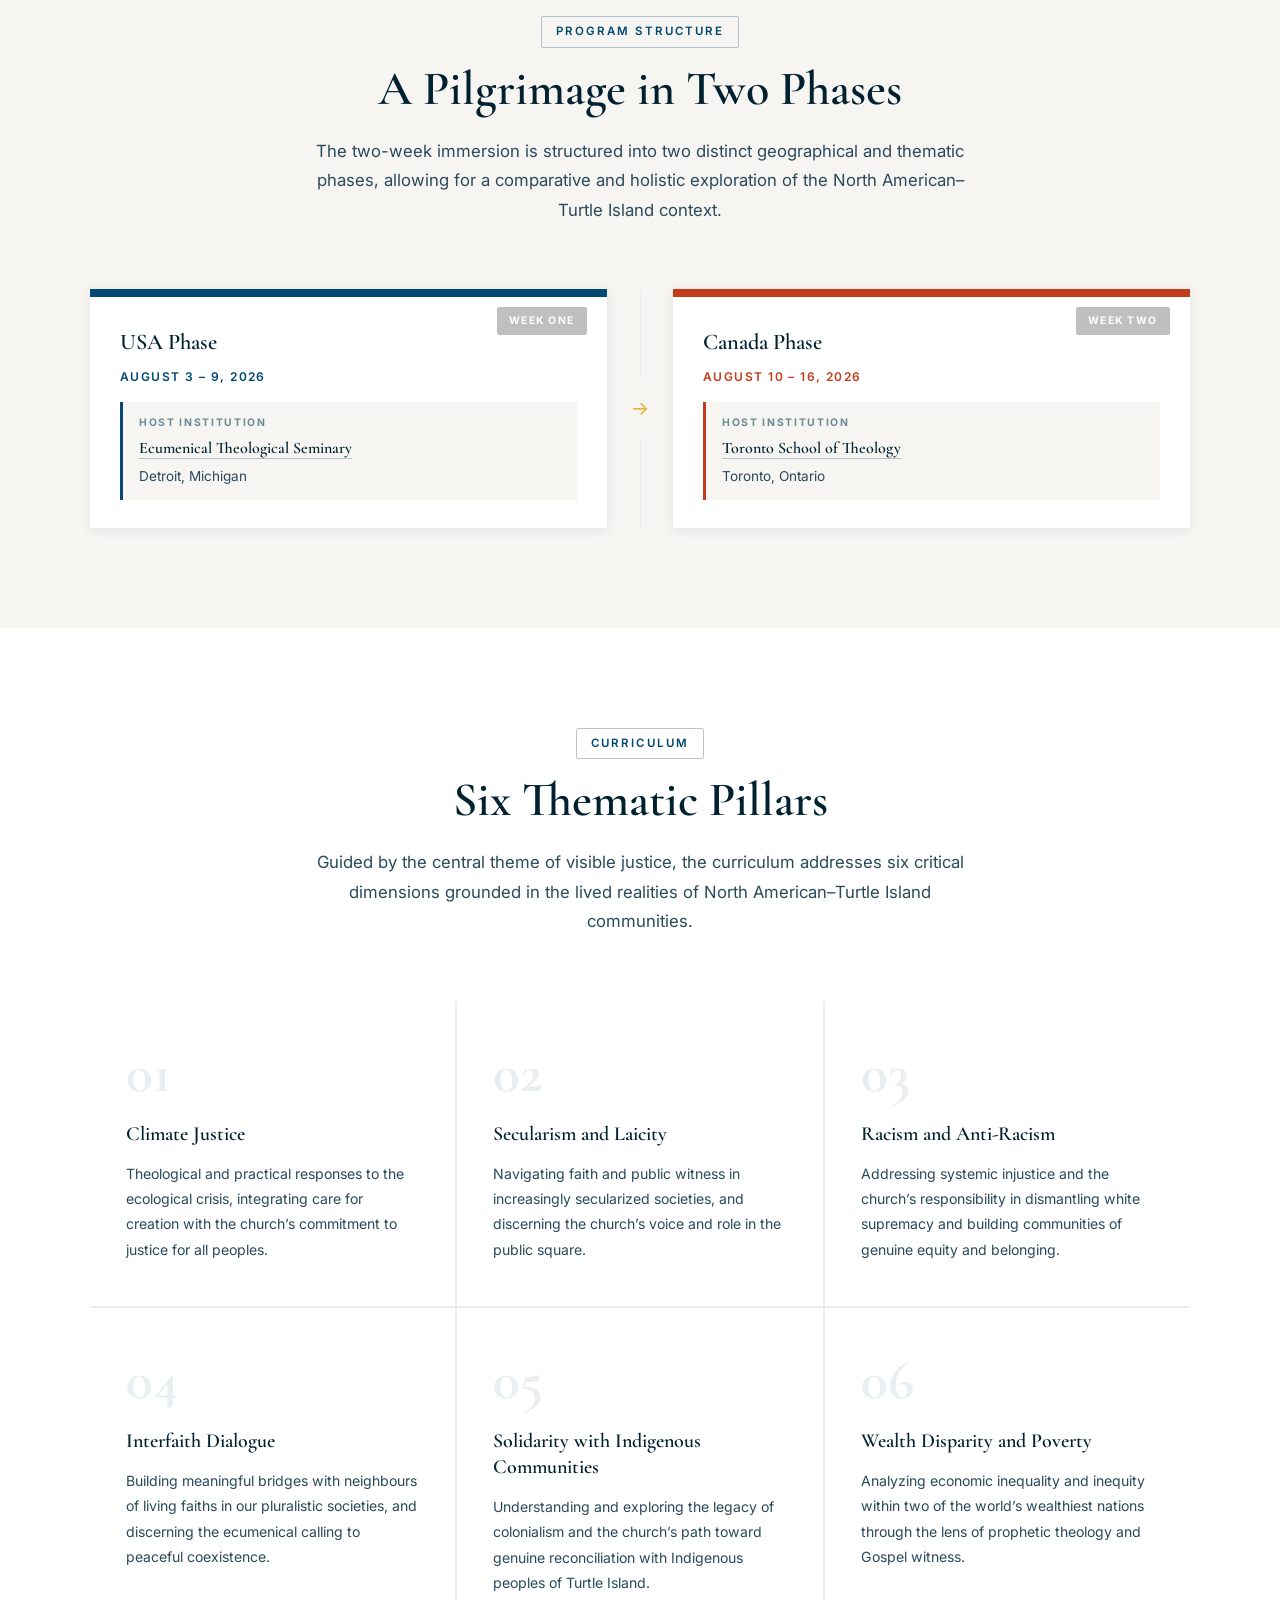
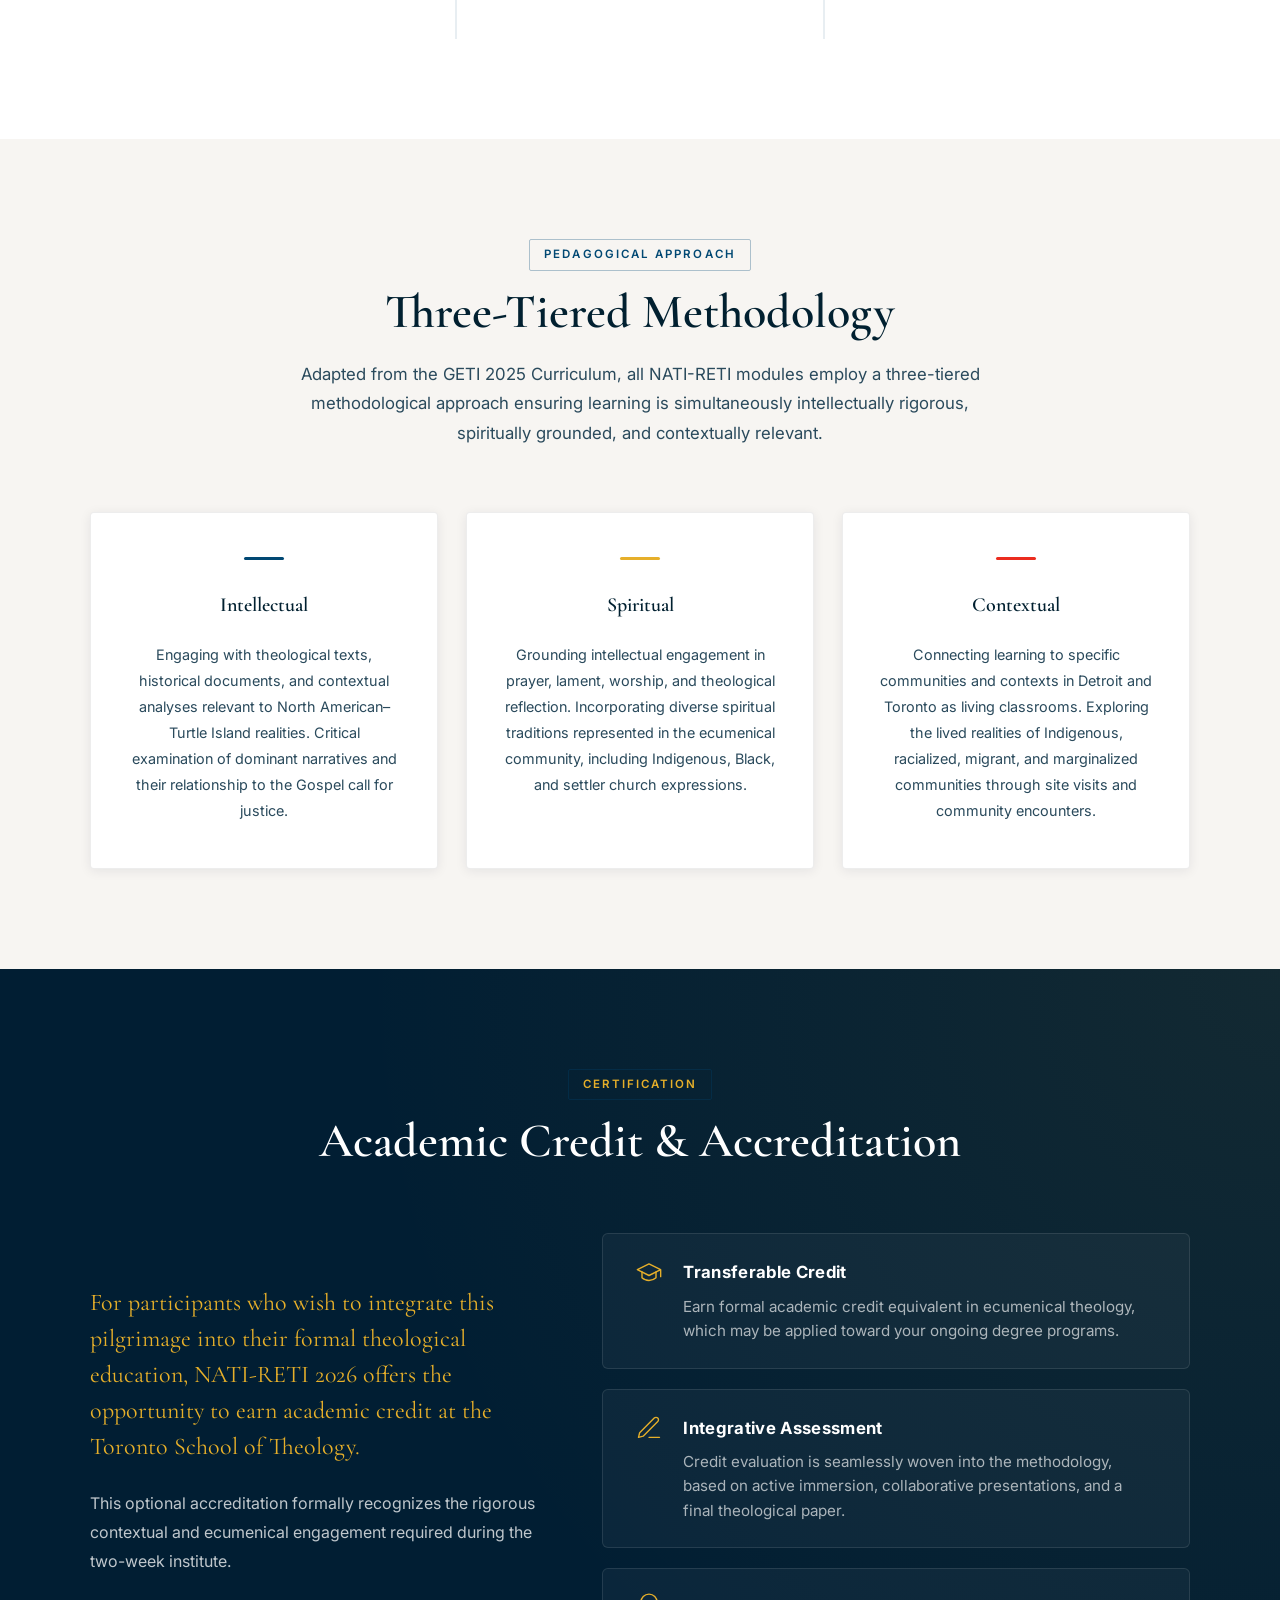
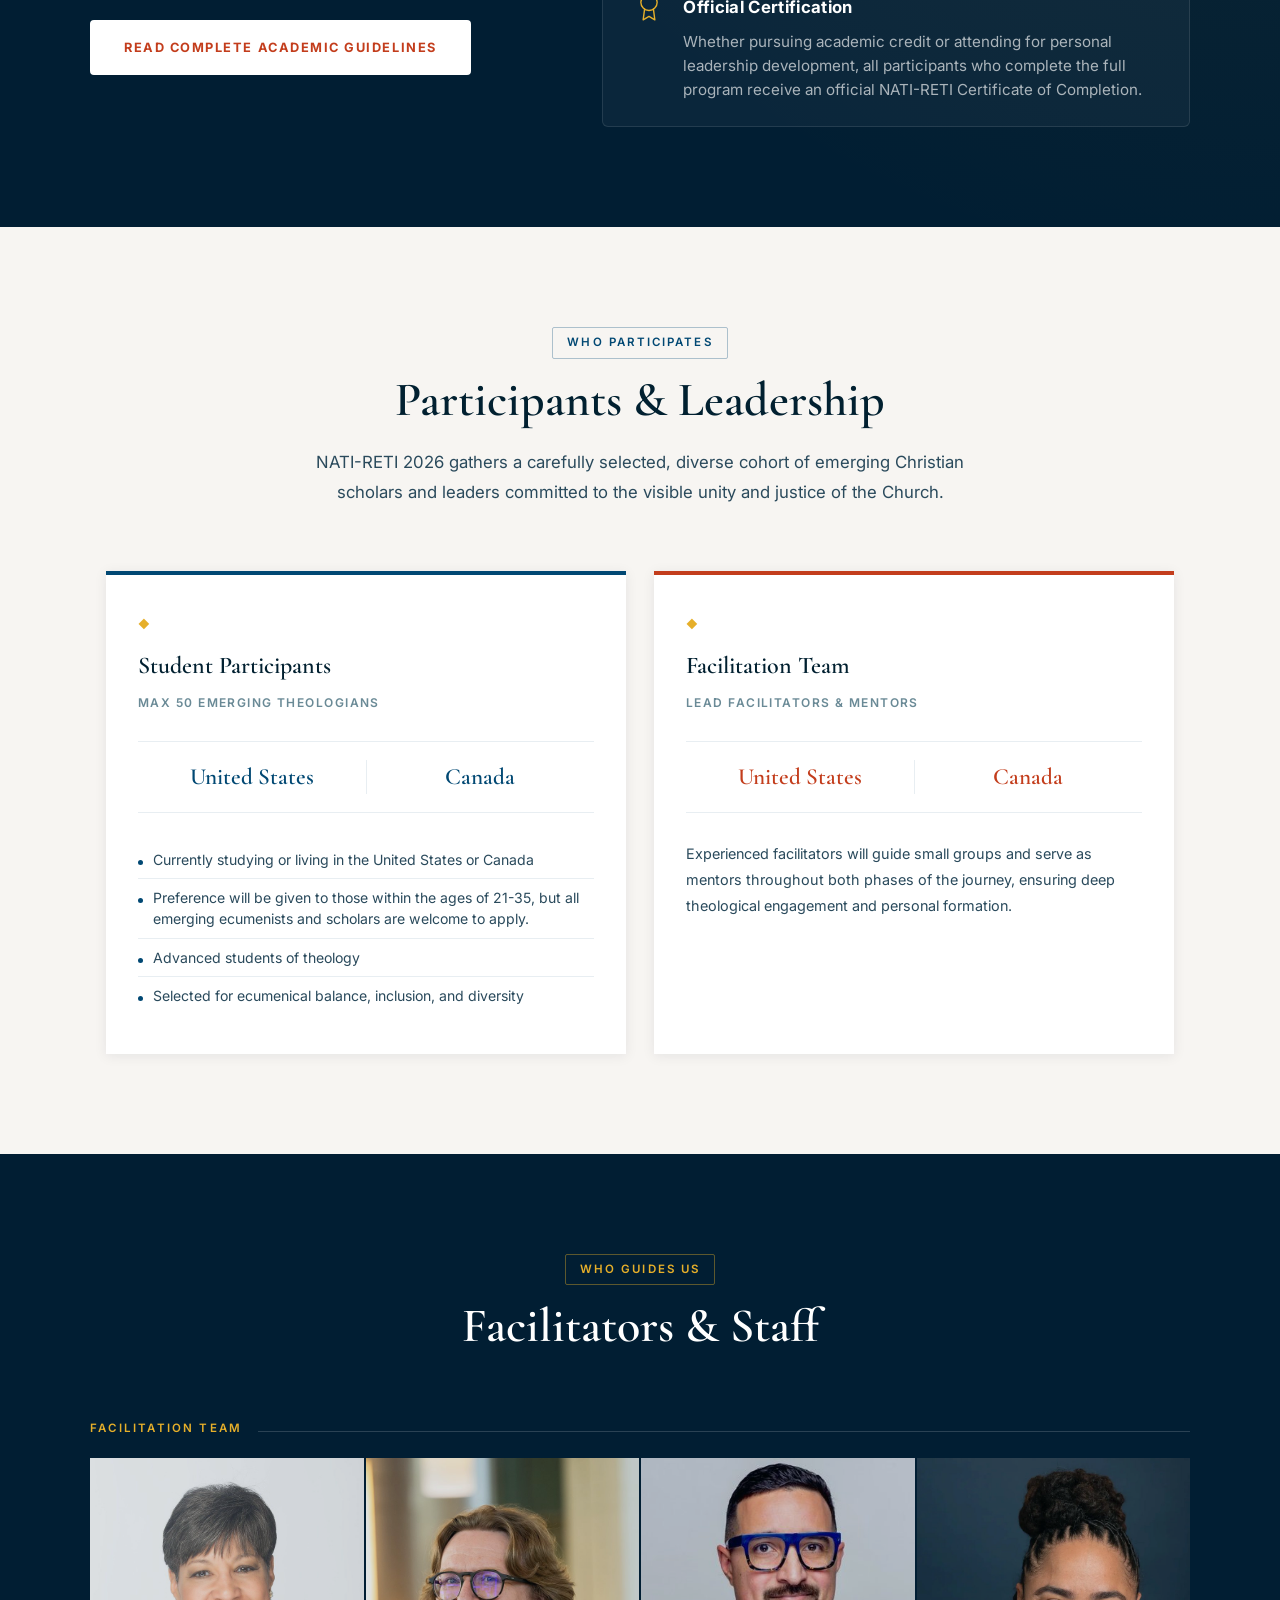
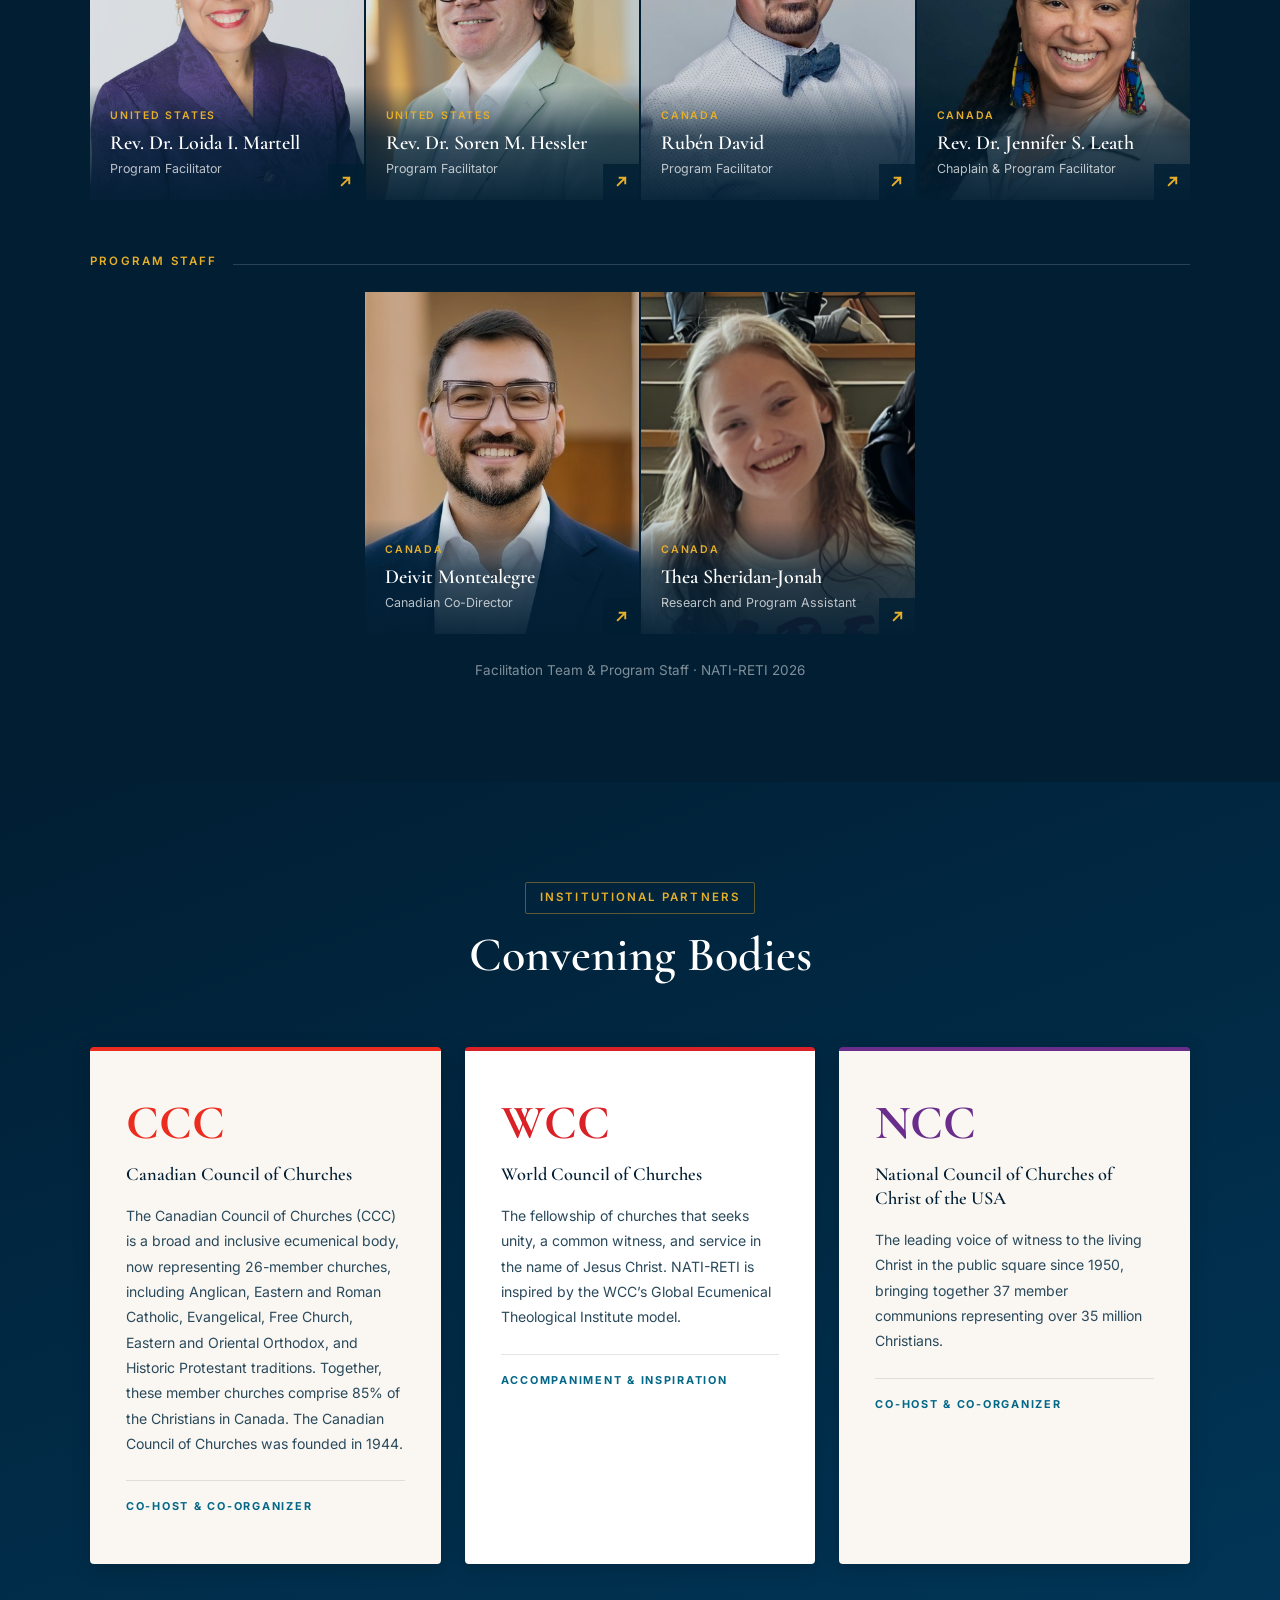
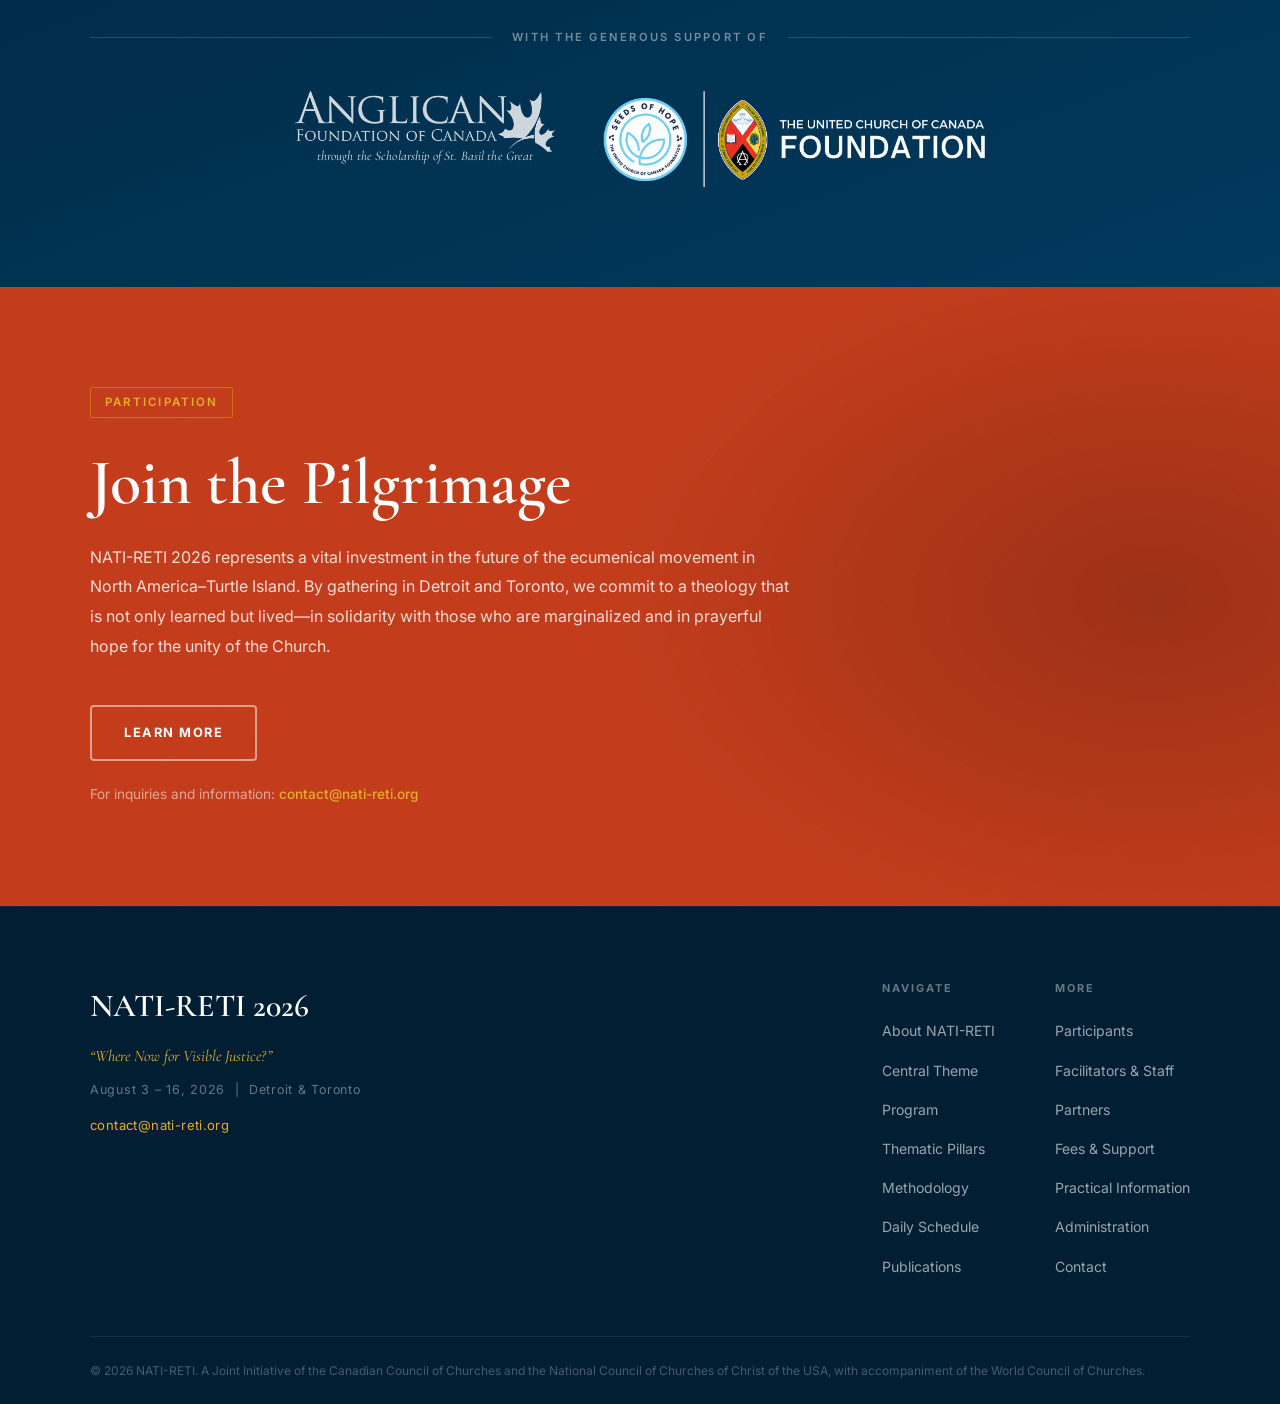
==== commit a5565b26: "Drop participant counts, trim the top nav to six links The 30/20 and 3/3 splits went stale, so the p" ====
--- a/index.html
+++ b/index.html
@@ -36,17 +36,10 @@
       </button>
       <ul class="nav-links" id="navLinks">
         <li><a href="#about">About</a></li>
-        <li><a href="#theme">Theme</a></li>
         <li><a href="#program">Program</a></li>
-        <li><a href="schedule.html">Schedule</a></li>
-        <li><a href="#pillars">Pillars</a></li>
-        <li><a href="#pedagogy">Methodology</a></li>
         <li><a href="#publications">Publications</a></li>
-        <li><a href="#participants">Participants</a></li>
         <li><a href="#facilitators">Facilitators</a></li>
-        <li><a href="#partners">Partners</a></li>
         <li><a href="fees.html">Fees</a></li>
-        <li><a href="practicalities.html">Practical Info</a></li>
         <li><a href="admin/index.html">Administration</a></li>
       </ul>
     </div>
@@ -584,15 +577,13 @@
             <div class="participant-block-count">Max 50 Emerging Theologians</div>
           </div>
           <div class="participant-block-body">
-            <div class="participant-split">
+            <div class="participant-split participant-split--countries">
               <div class="participant-split-item">
-                <span class="split-number">30</span>
-                <span class="split-label">from the United States</span>
+                <span class="split-country">United States</span>
               </div>
               <div class="participant-split-divider"></div>
               <div class="participant-split-item">
-                <span class="split-number">20</span>
-                <span class="split-label">from Canada</span>
+                <span class="split-country">Canada</span>
               </div>
             </div>
             <ul class="participant-profile-list">
@@ -608,18 +599,16 @@
           <div class="participant-block-header">
             <div class="participant-block-icon">&#9670;</div>
             <h3 class="participant-block-title">Facilitation Team</h3>
-            <div class="participant-block-count">6 Lead Facilitators</div>
+            <div class="participant-block-count">Lead Facilitators &amp; Mentors</div>
           </div>
           <div class="participant-block-body">
-            <div class="participant-split">
+            <div class="participant-split participant-split--countries">
               <div class="participant-split-item">
-                <span class="split-number">3</span>
-                <span class="split-label">from the United States</span>
+                <span class="split-country">United States</span>
               </div>
               <div class="participant-split-divider"></div>
               <div class="participant-split-item">
-                <span class="split-number">3</span>
-                <span class="split-label">from Canada</span>
+                <span class="split-country">Canada</span>
               </div>
             </div>
             <p class="participant-facilitator-note">
@@ -880,6 +869,8 @@
               <li><a href="#program">Program</a></li>
               <li><a href="#pillars">Thematic Pillars</a></li>
               <li><a href="#pedagogy">Methodology</a></li>
+              <li><a href="schedule.html">Daily Schedule</a></li>
+              <li><a href="#publications">Publications</a></li>
             </ul>
           </div>
           <div class="footer-nav-col">
--- a/styles.css
+++ b/styles.css
@@ -1476,6 +1476,28 @@
   width: 1px;
   height: 56px;
   background: var(--light-gray);
+}
+
+/* Country strip (no counts) */
+.split-country {
+  display: block;
+  font-family: var(--font-serif);
+  font-size: 1.45rem;
+  font-weight: 600;
+  color: var(--ncc-blue);
+  line-height: 1.25;
+}
+
+.participant-block--facilitators .split-country {
+  color: var(--ccc-red);
+}
+
+.participant-split--countries {
+  padding: 18px 0;
+}
+
+.participant-split--countries .participant-split-divider {
+  height: 34px;
 }
 
 .participant-profile-list {
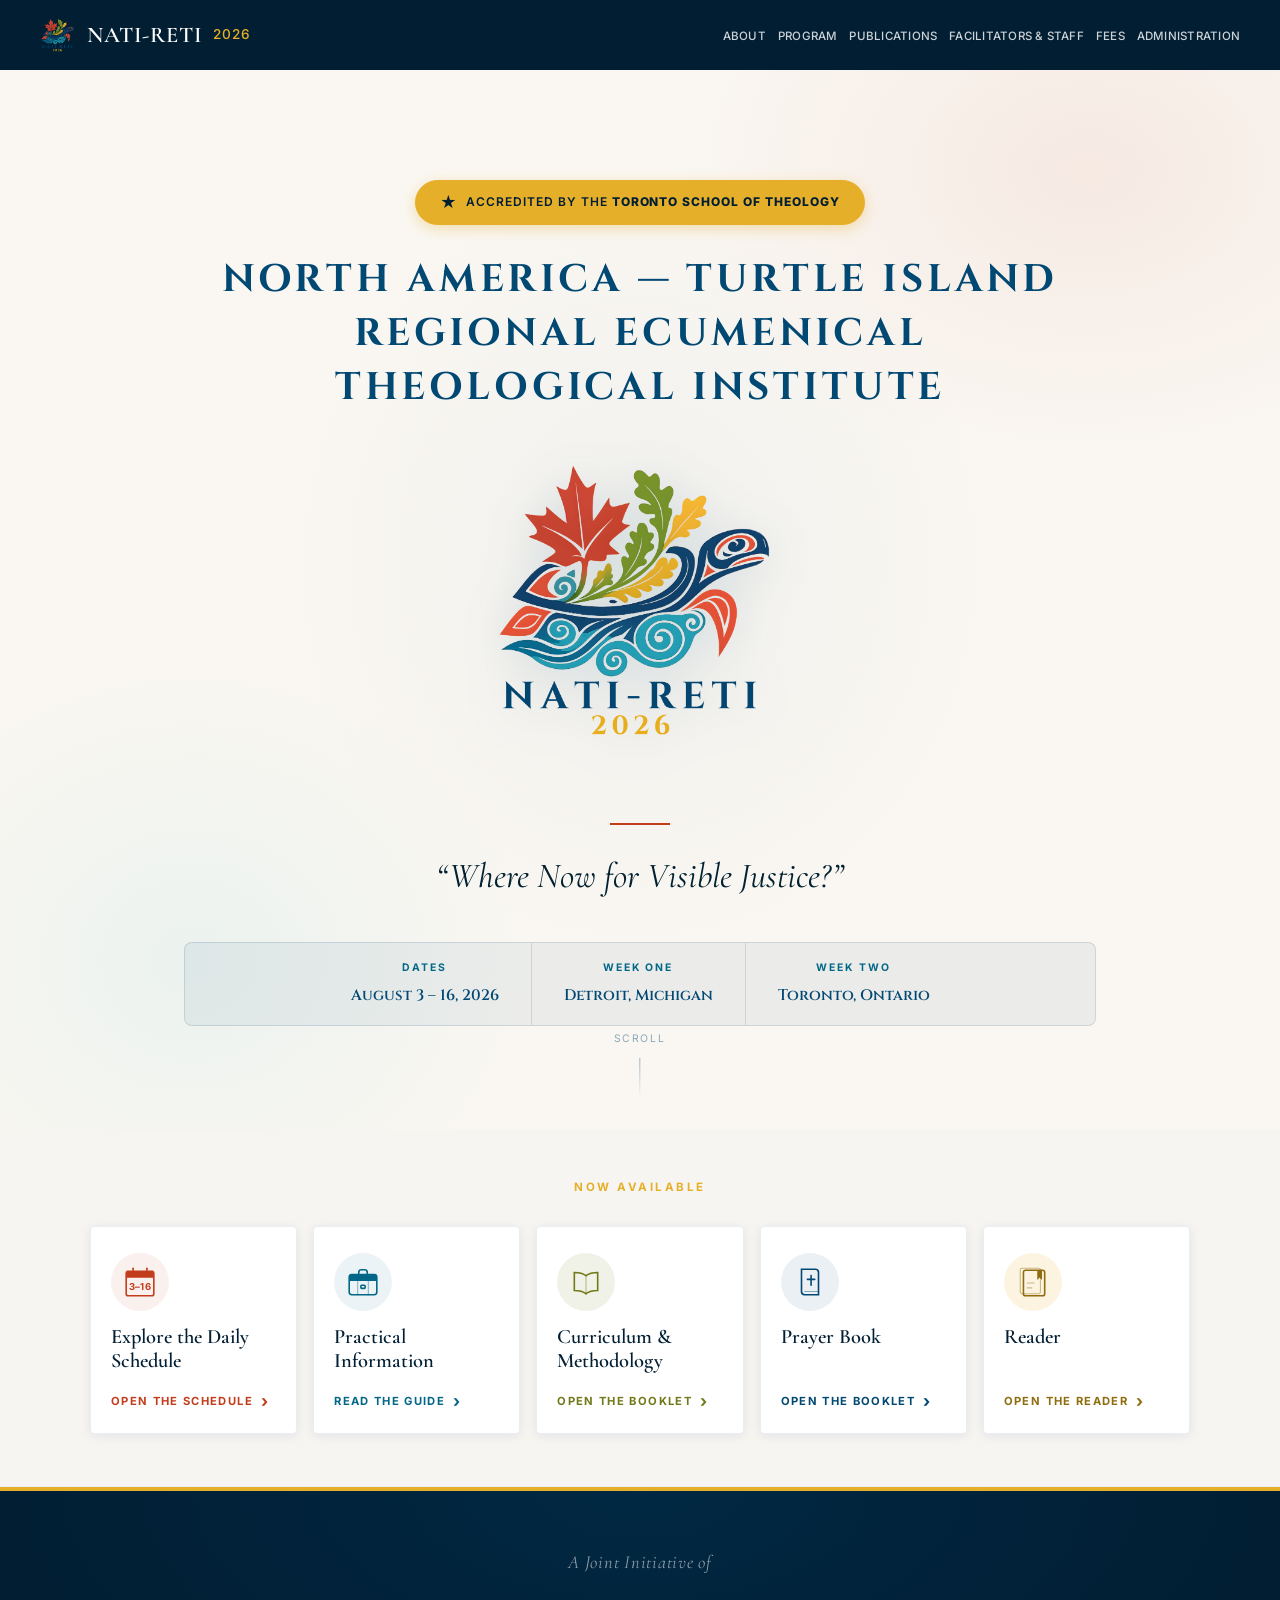
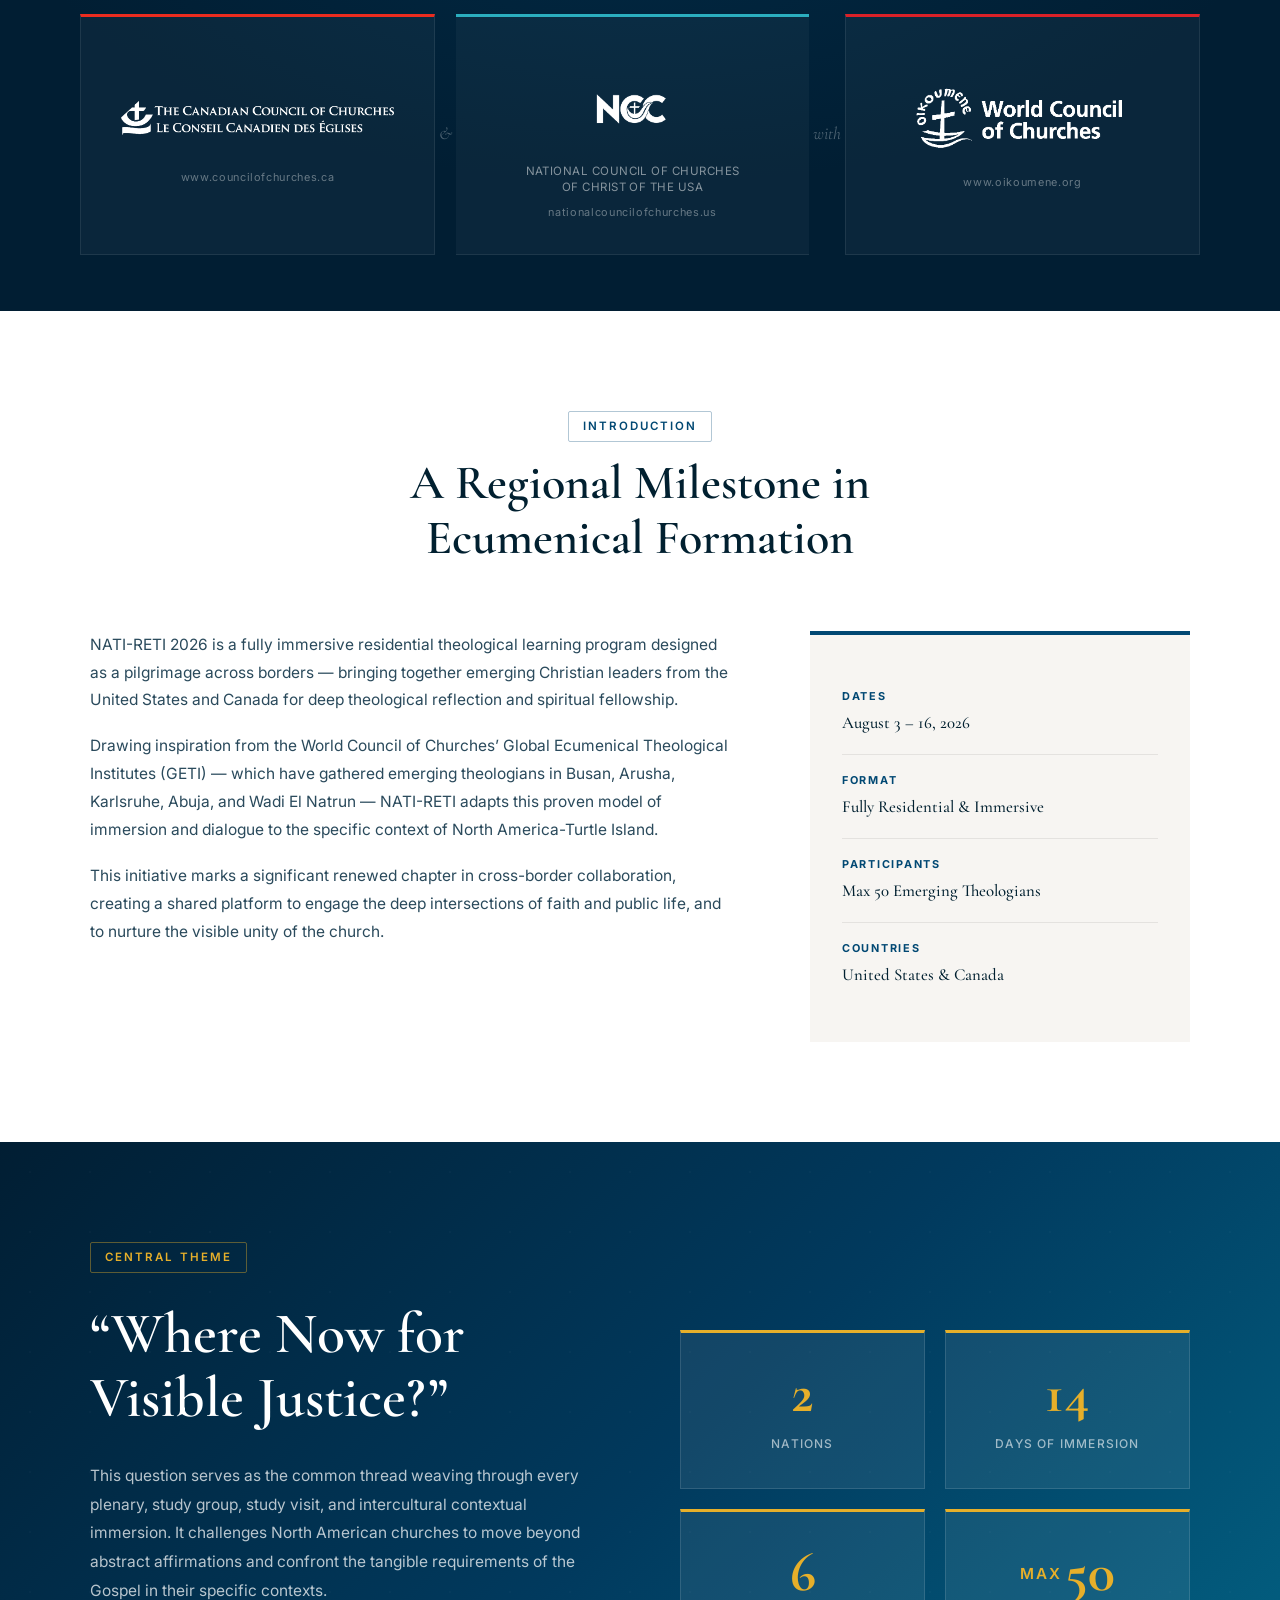
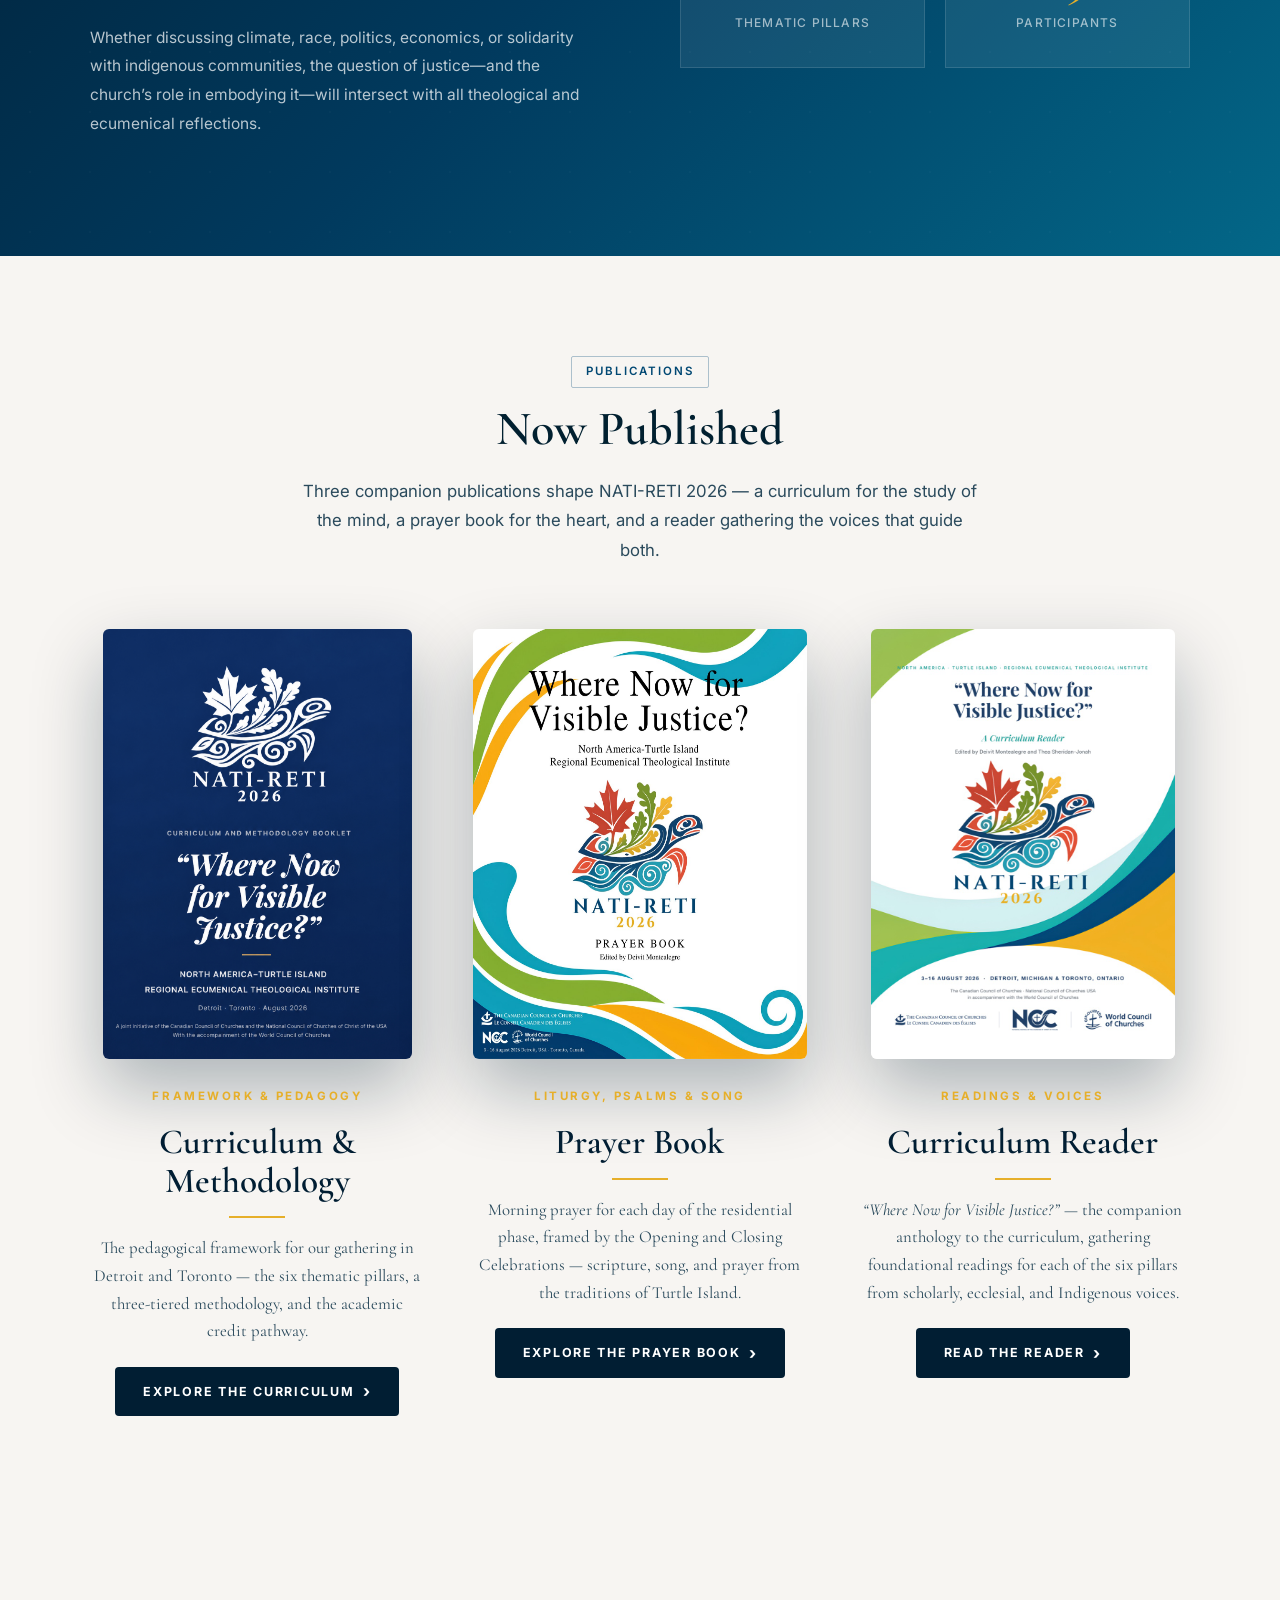
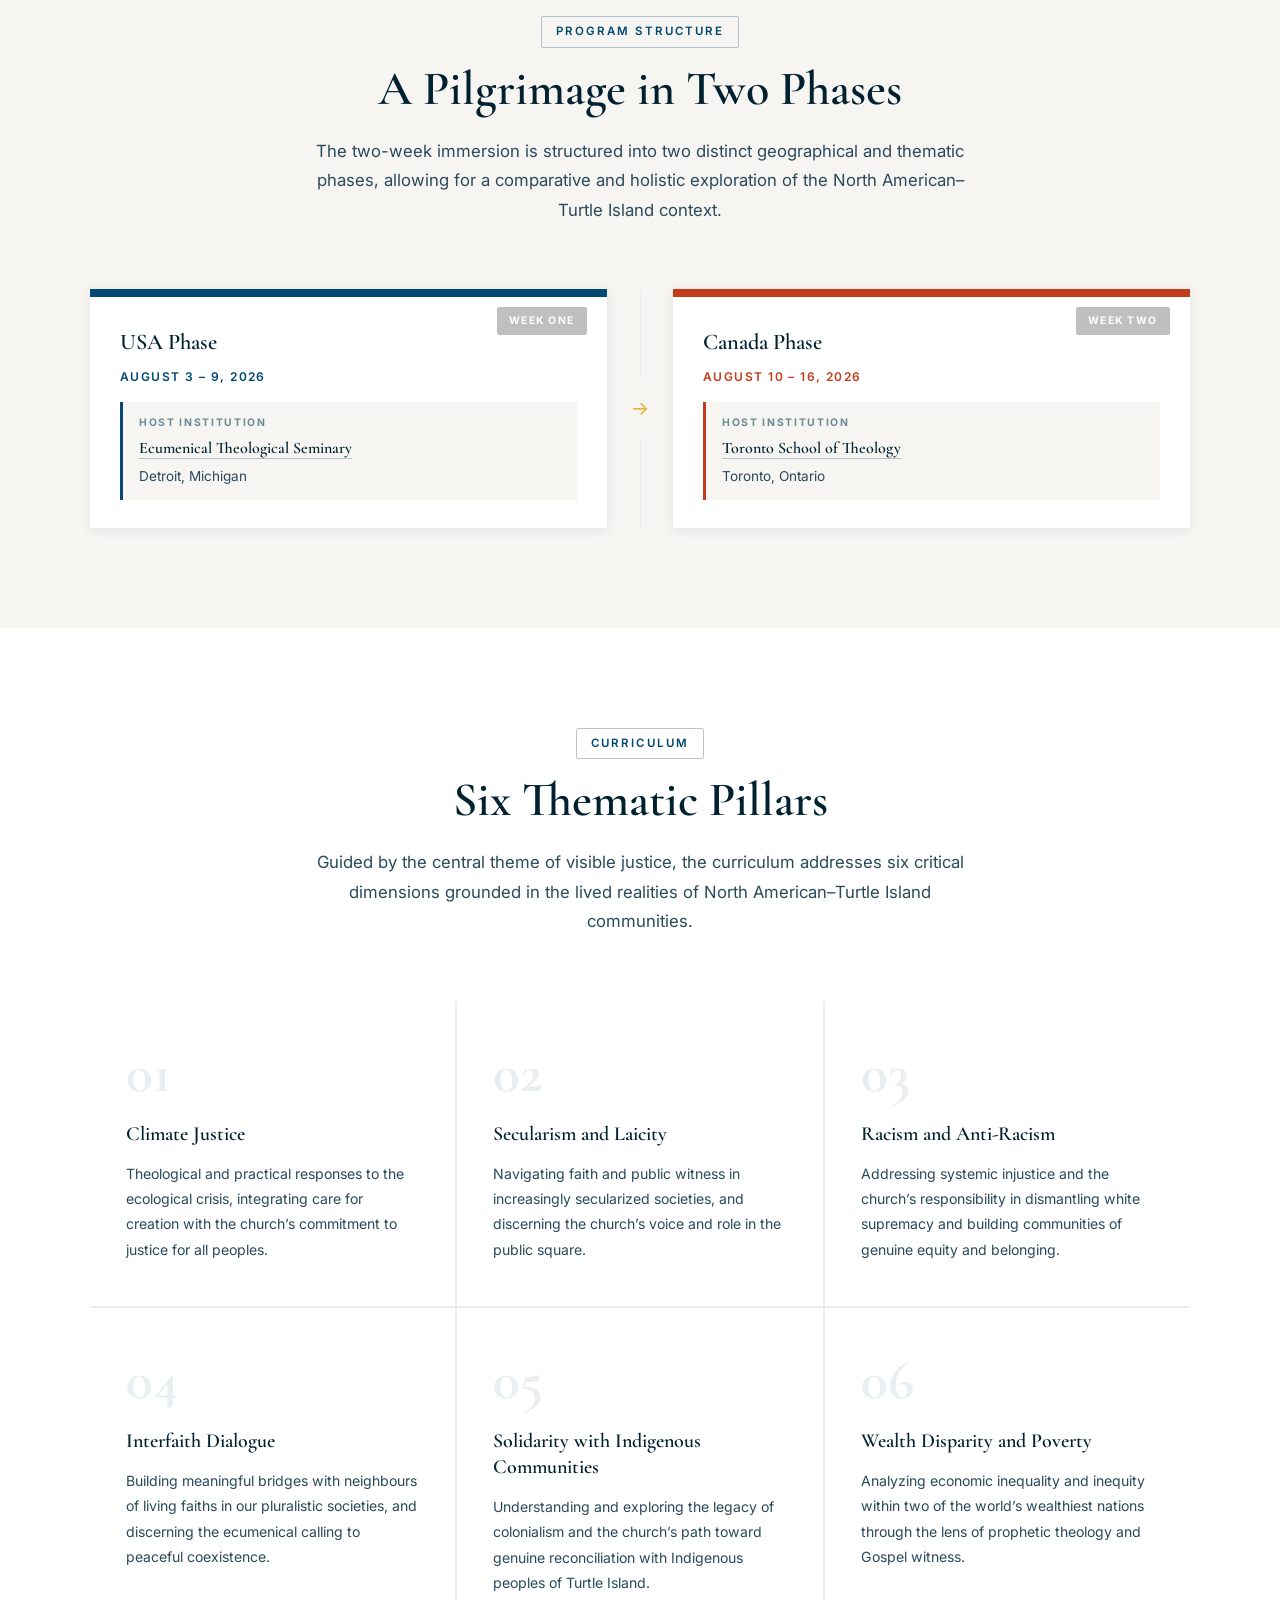
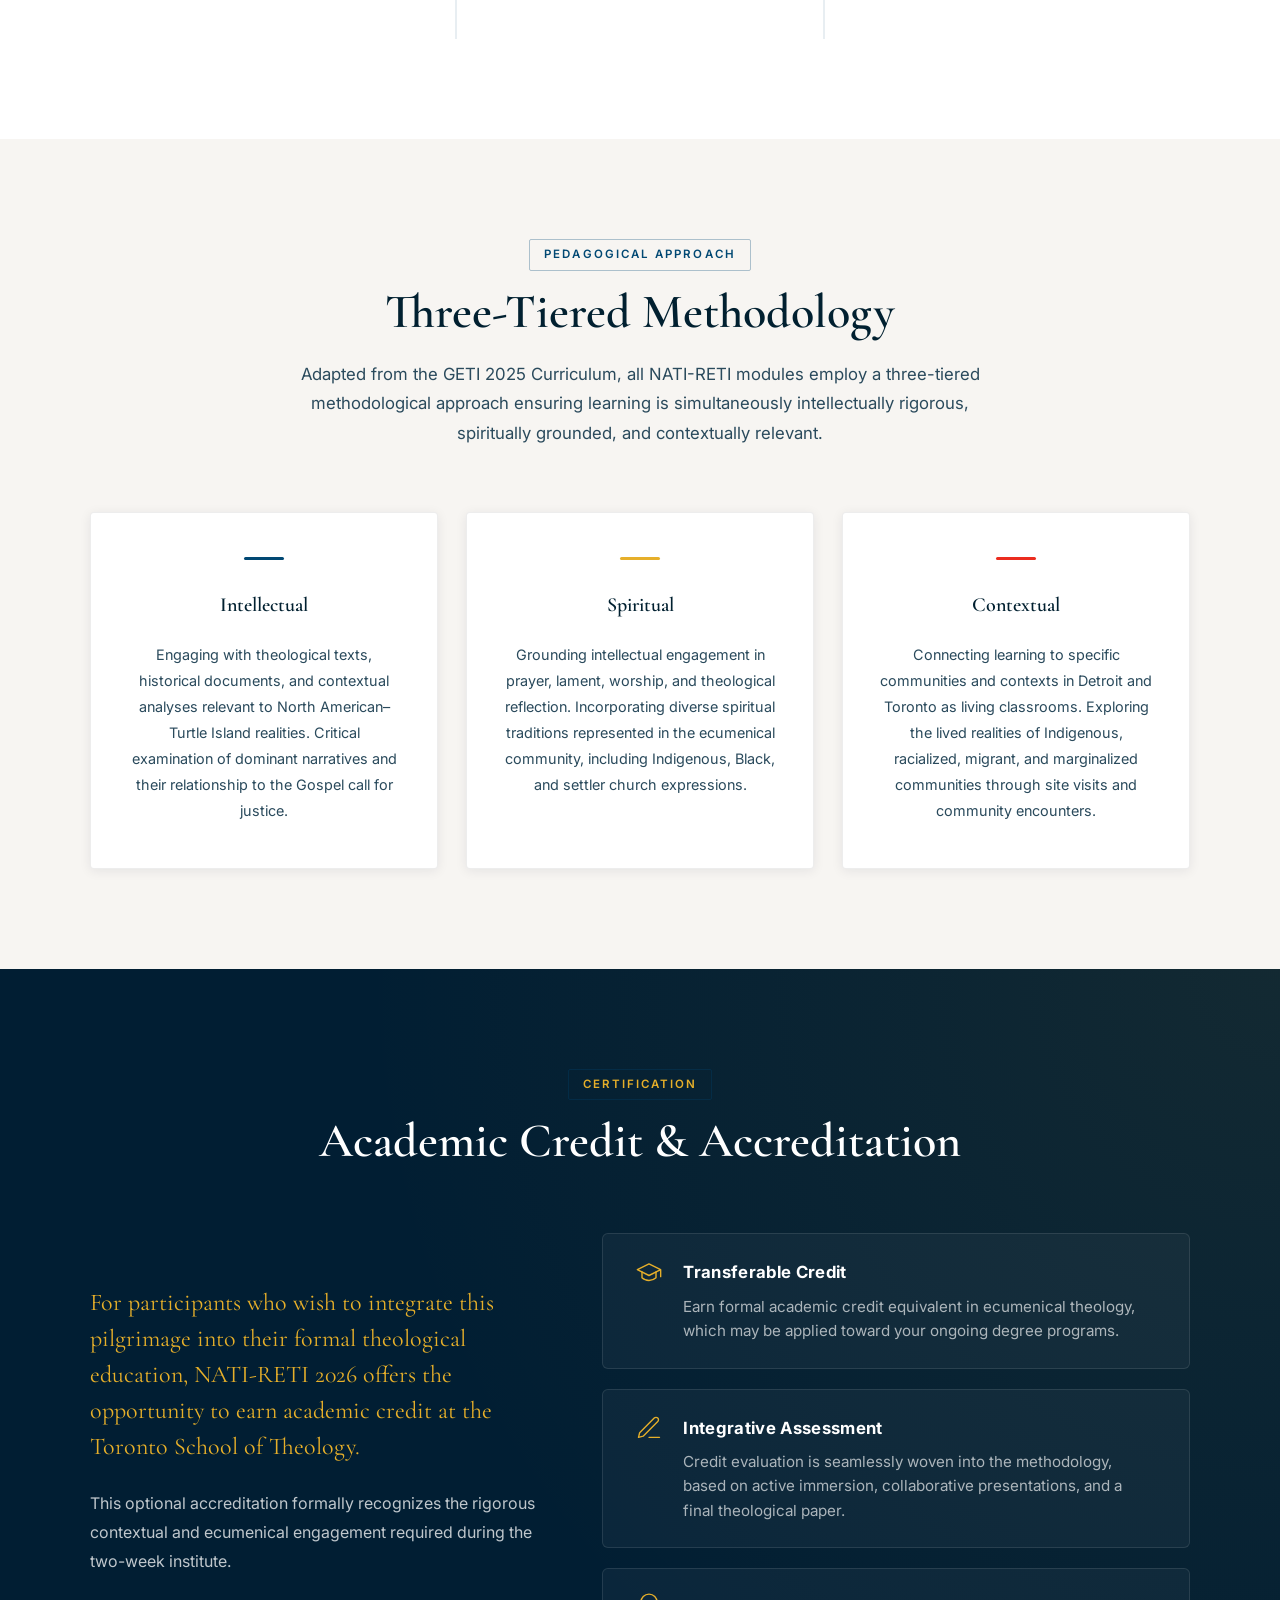
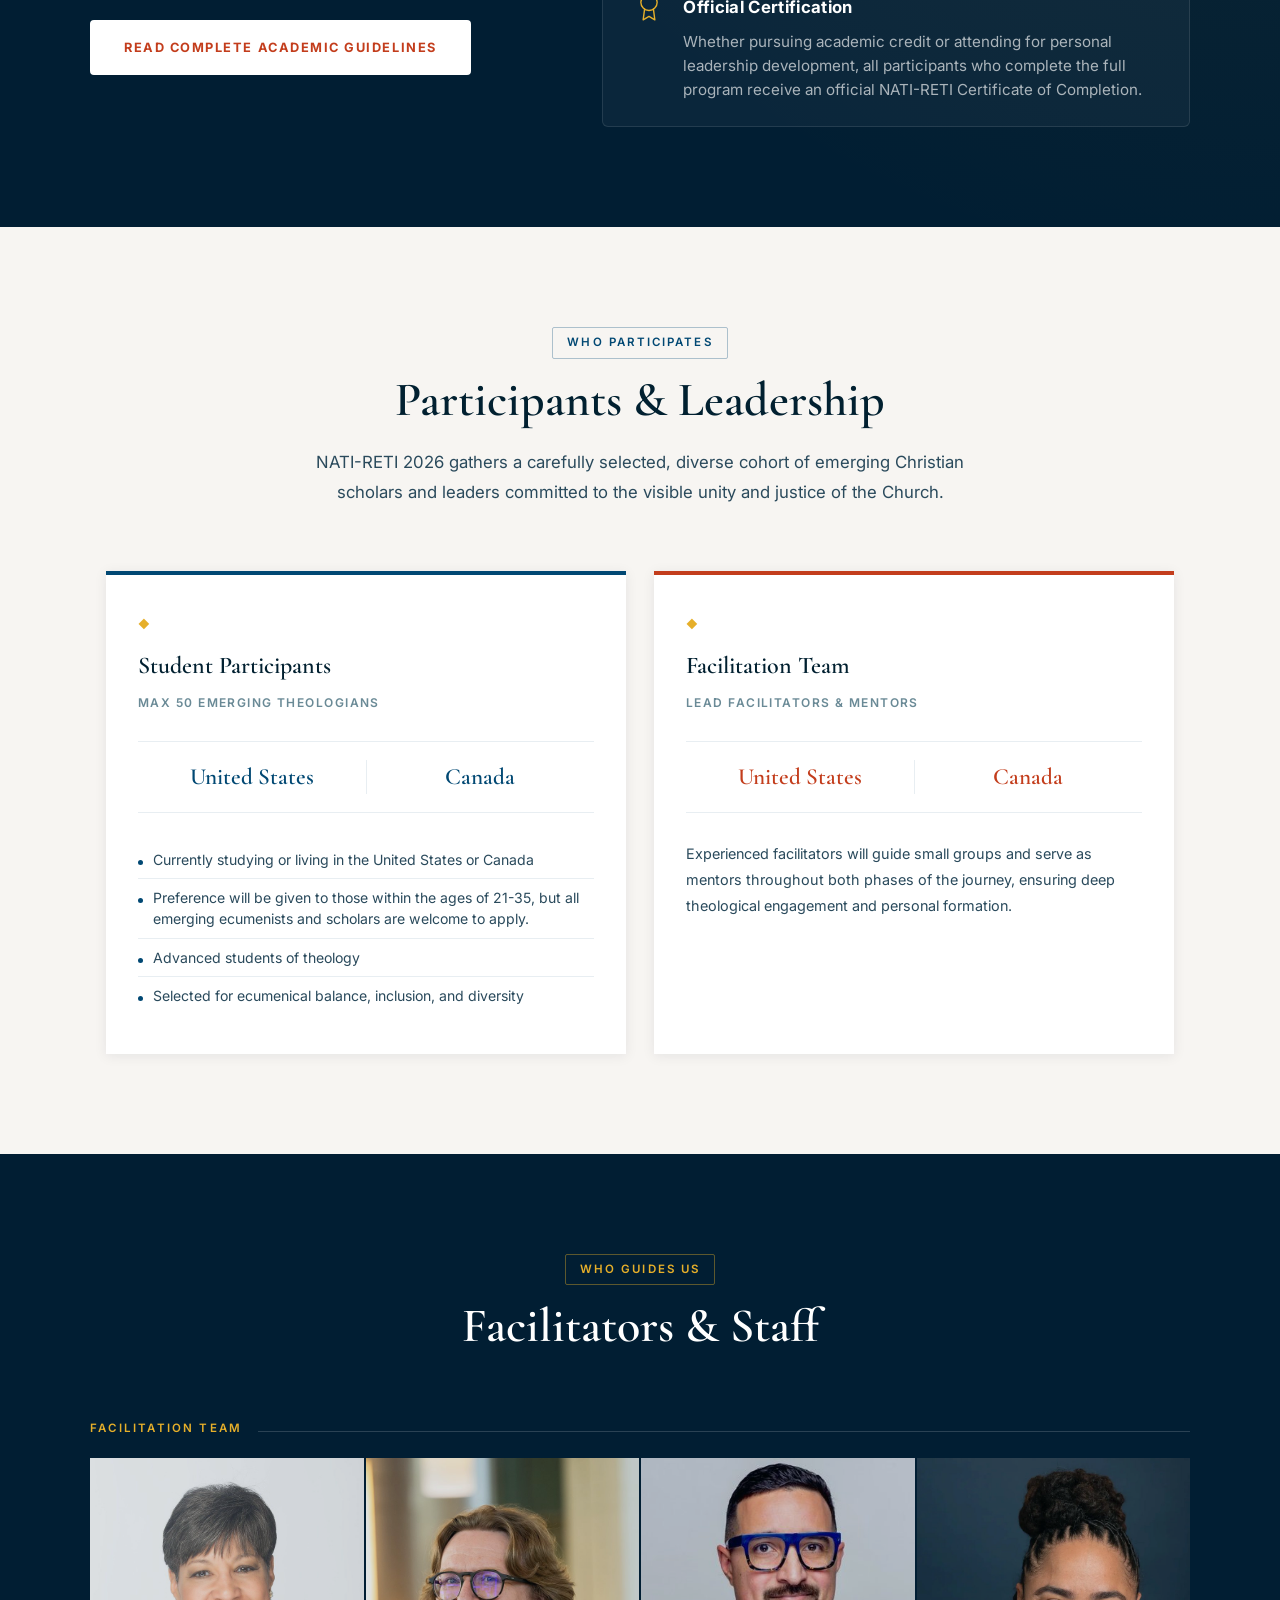
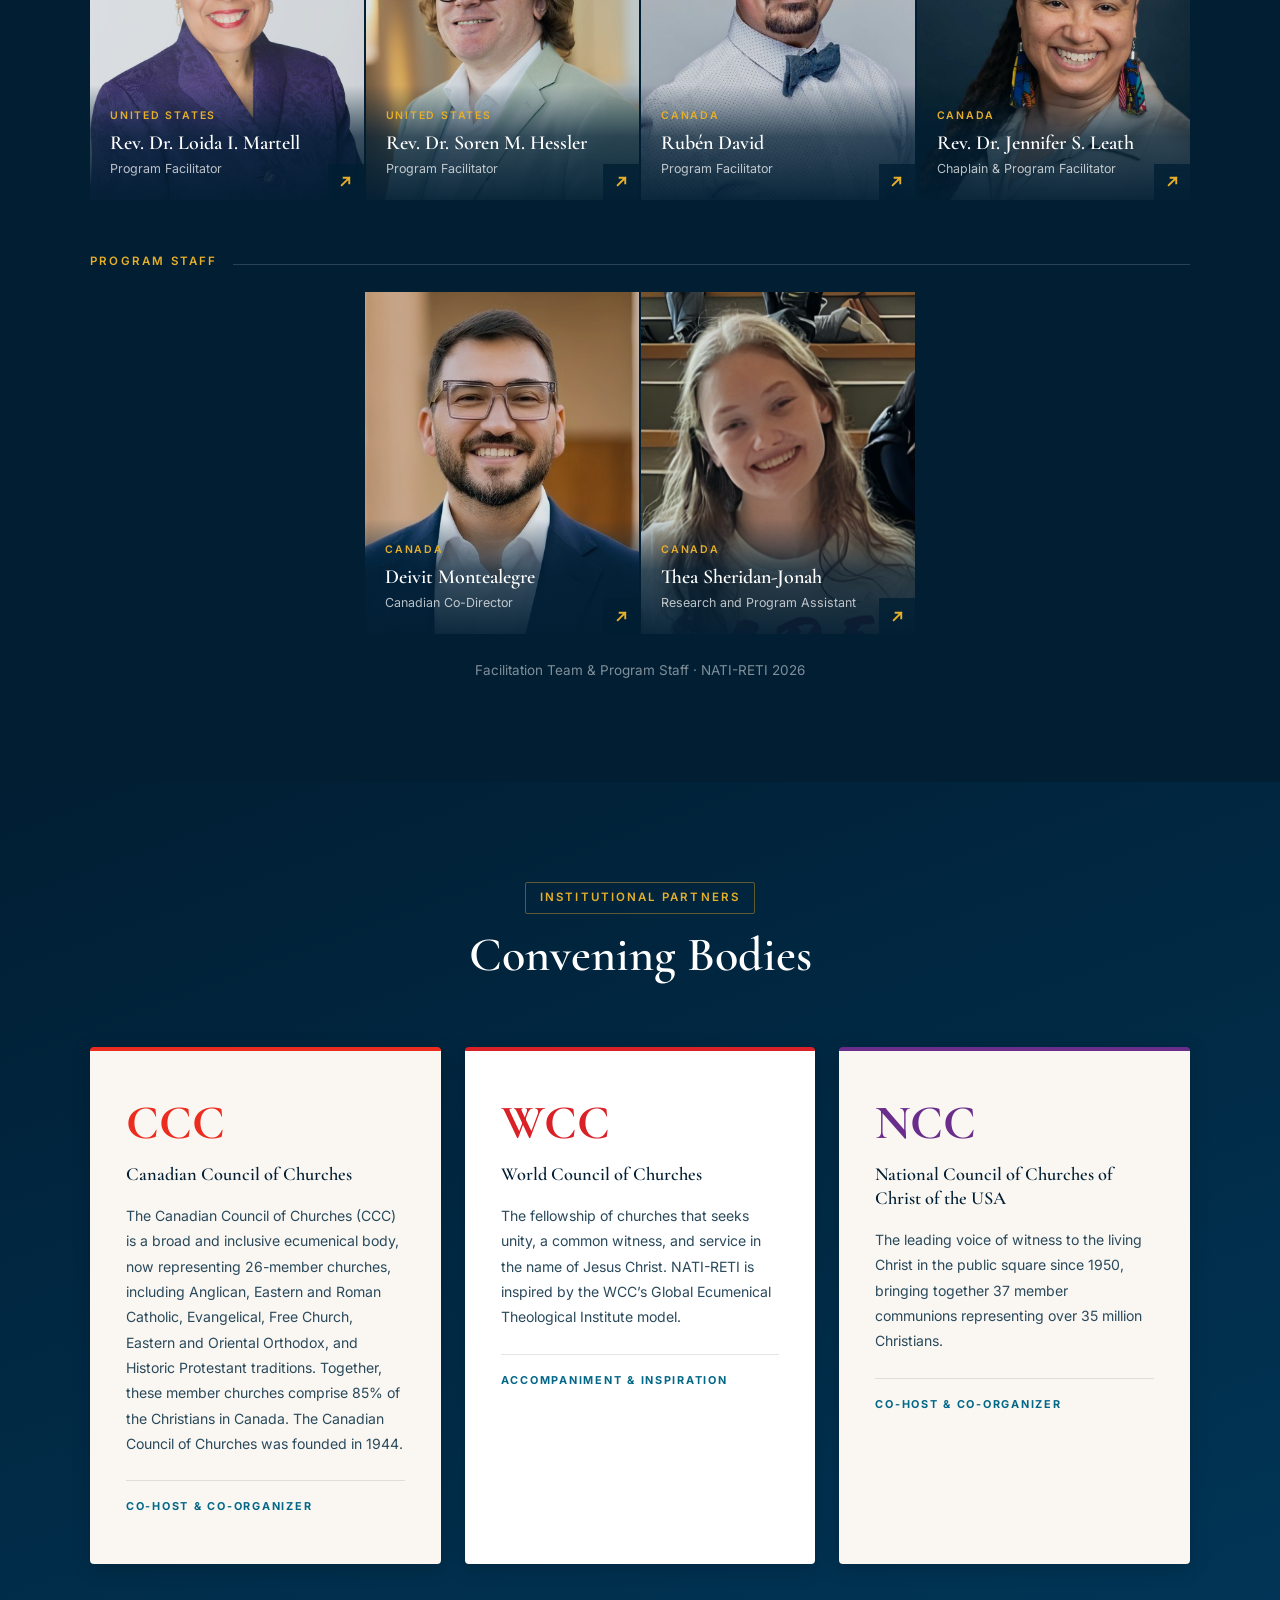
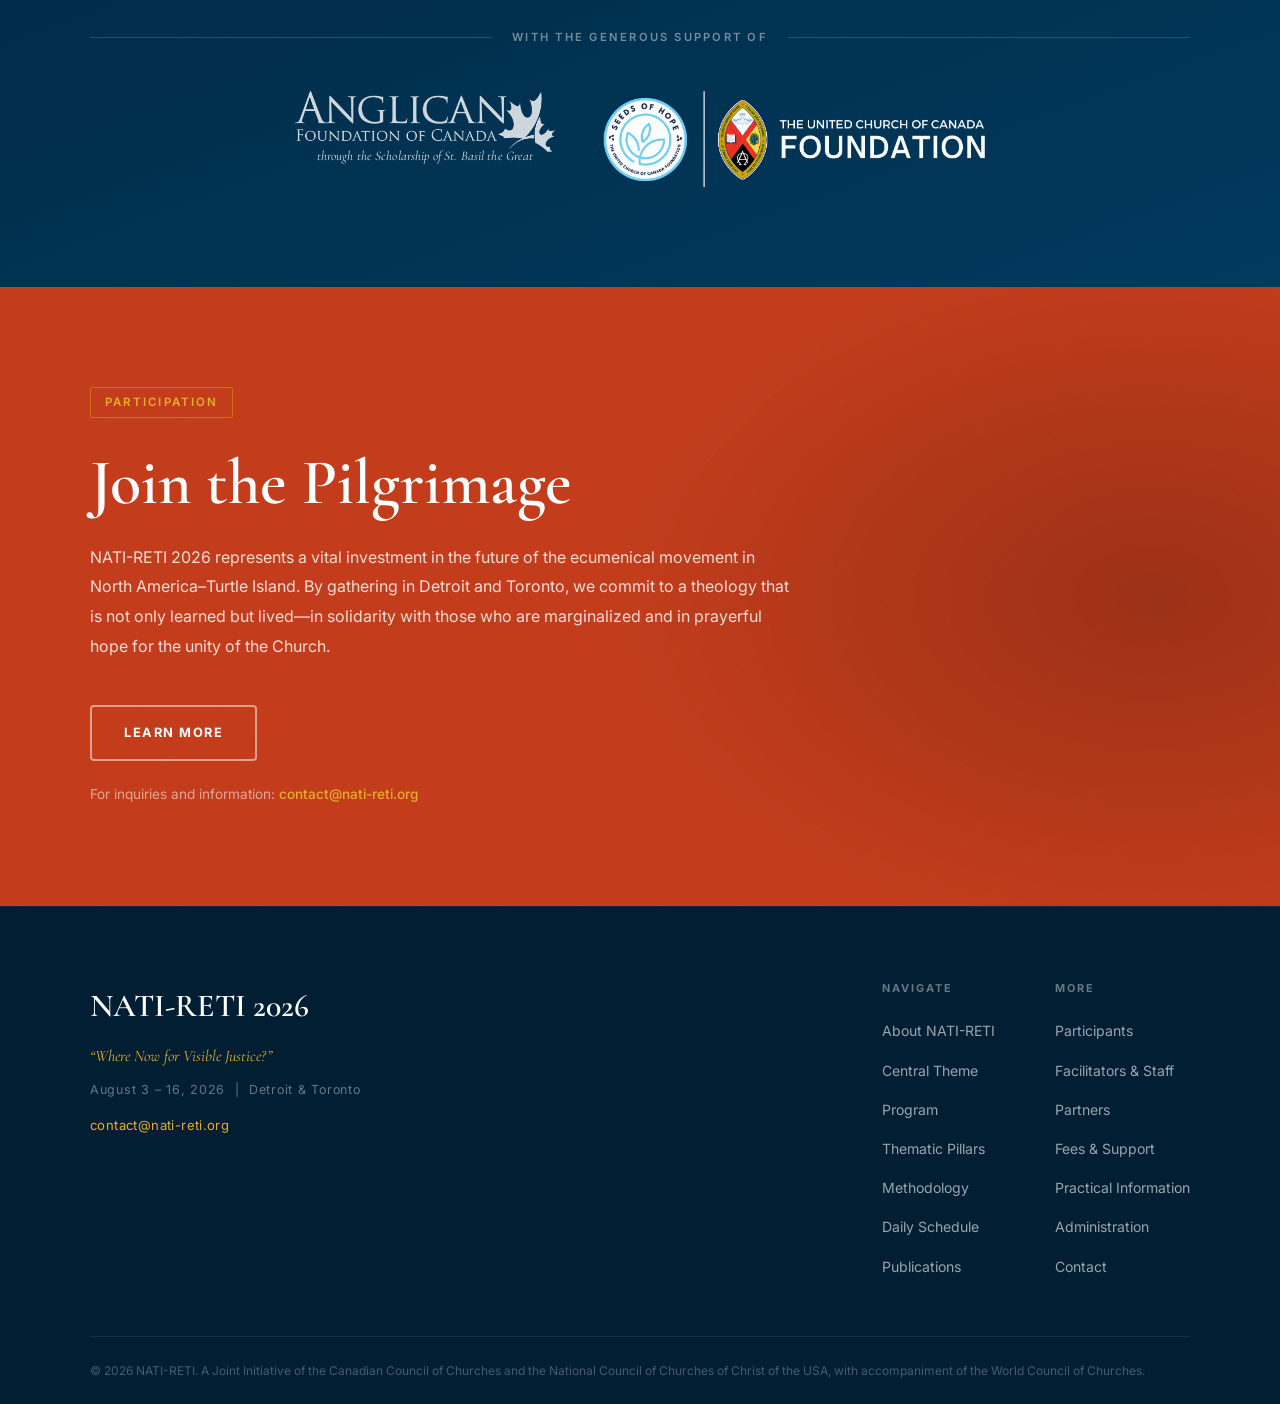
==== commit 18edfb2f: "Name the nav link Facilitators & Staff Matches the section heading and the footer link, and tells vi" ====
--- a/index.html
+++ b/index.html
@@ -38,7 +38,7 @@
         <li><a href="#about">About</a></li>
         <li><a href="#program">Program</a></li>
         <li><a href="#publications">Publications</a></li>
-        <li><a href="#facilitators">Facilitators</a></li>
+        <li><a href="#facilitators">Facilitators &amp; Staff</a></li>
         <li><a href="fees.html">Fees</a></li>
         <li><a href="admin/index.html">Administration</a></li>
       </ul>
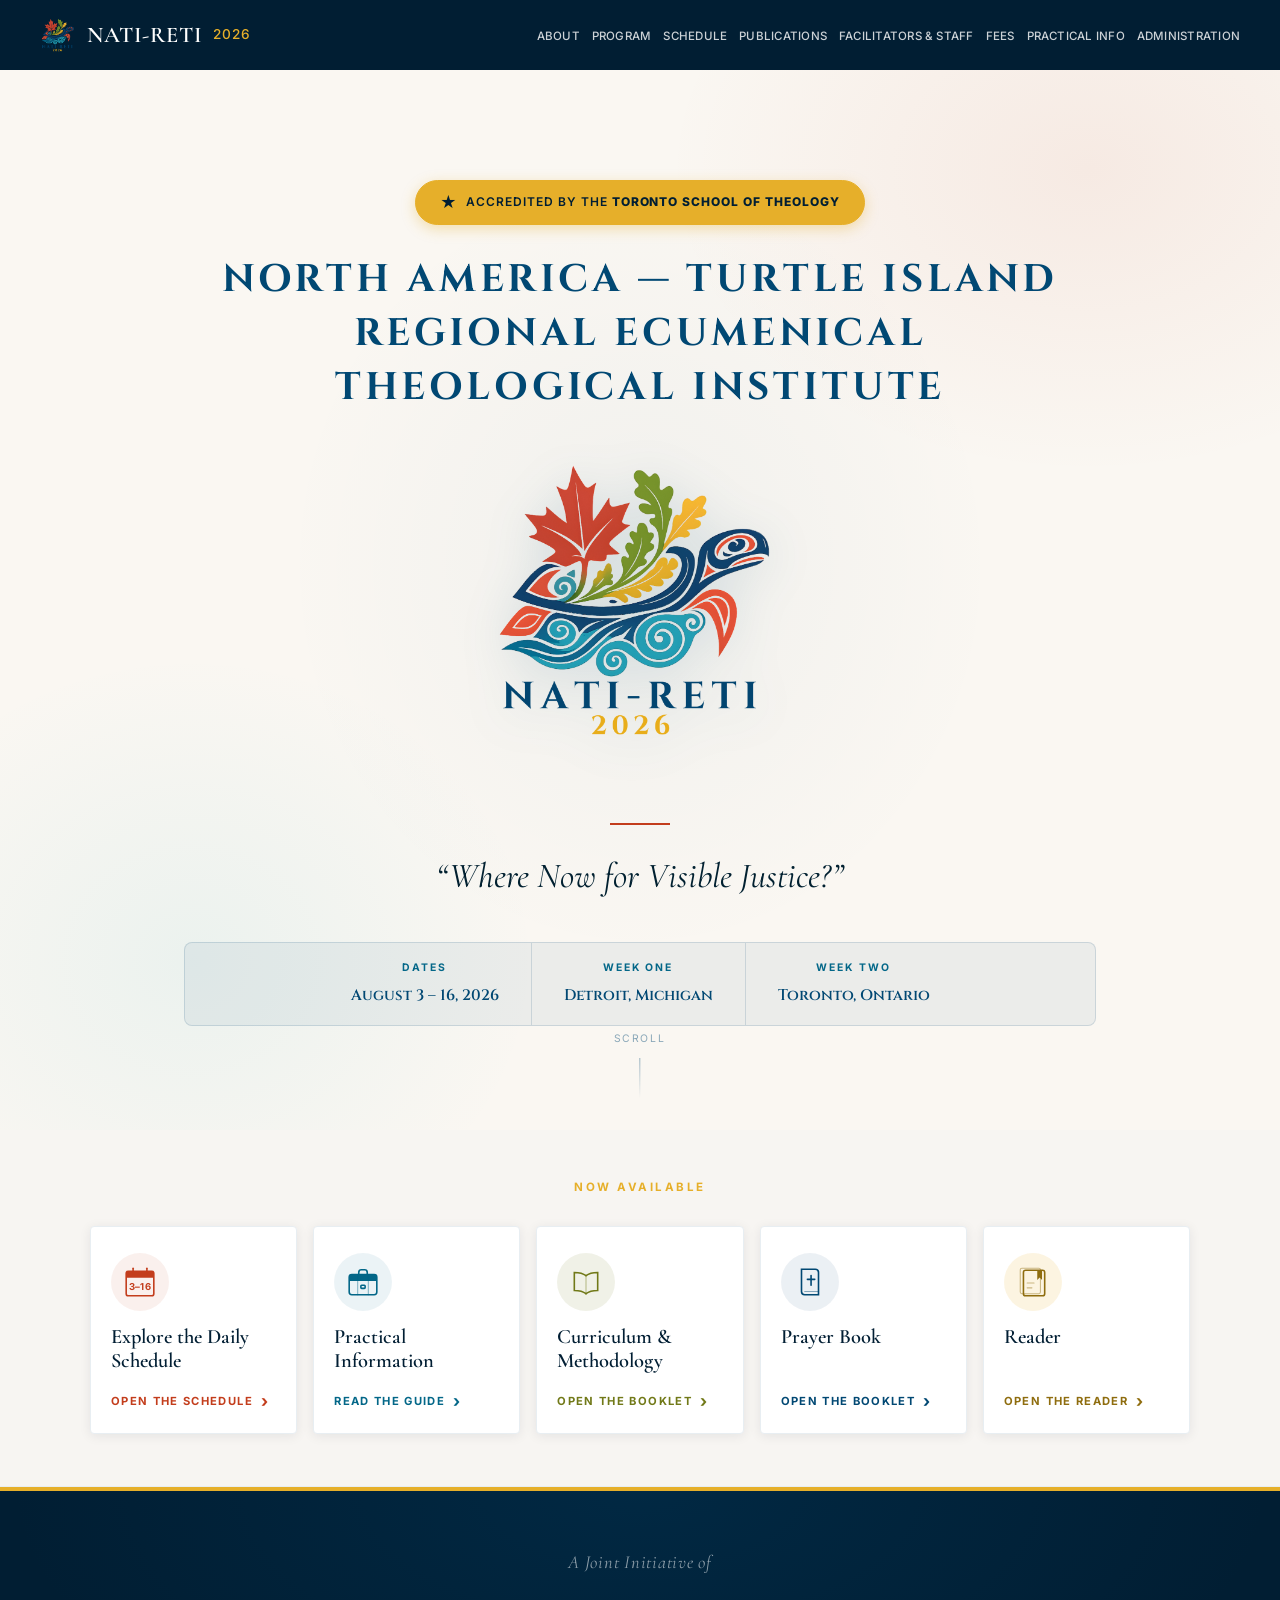
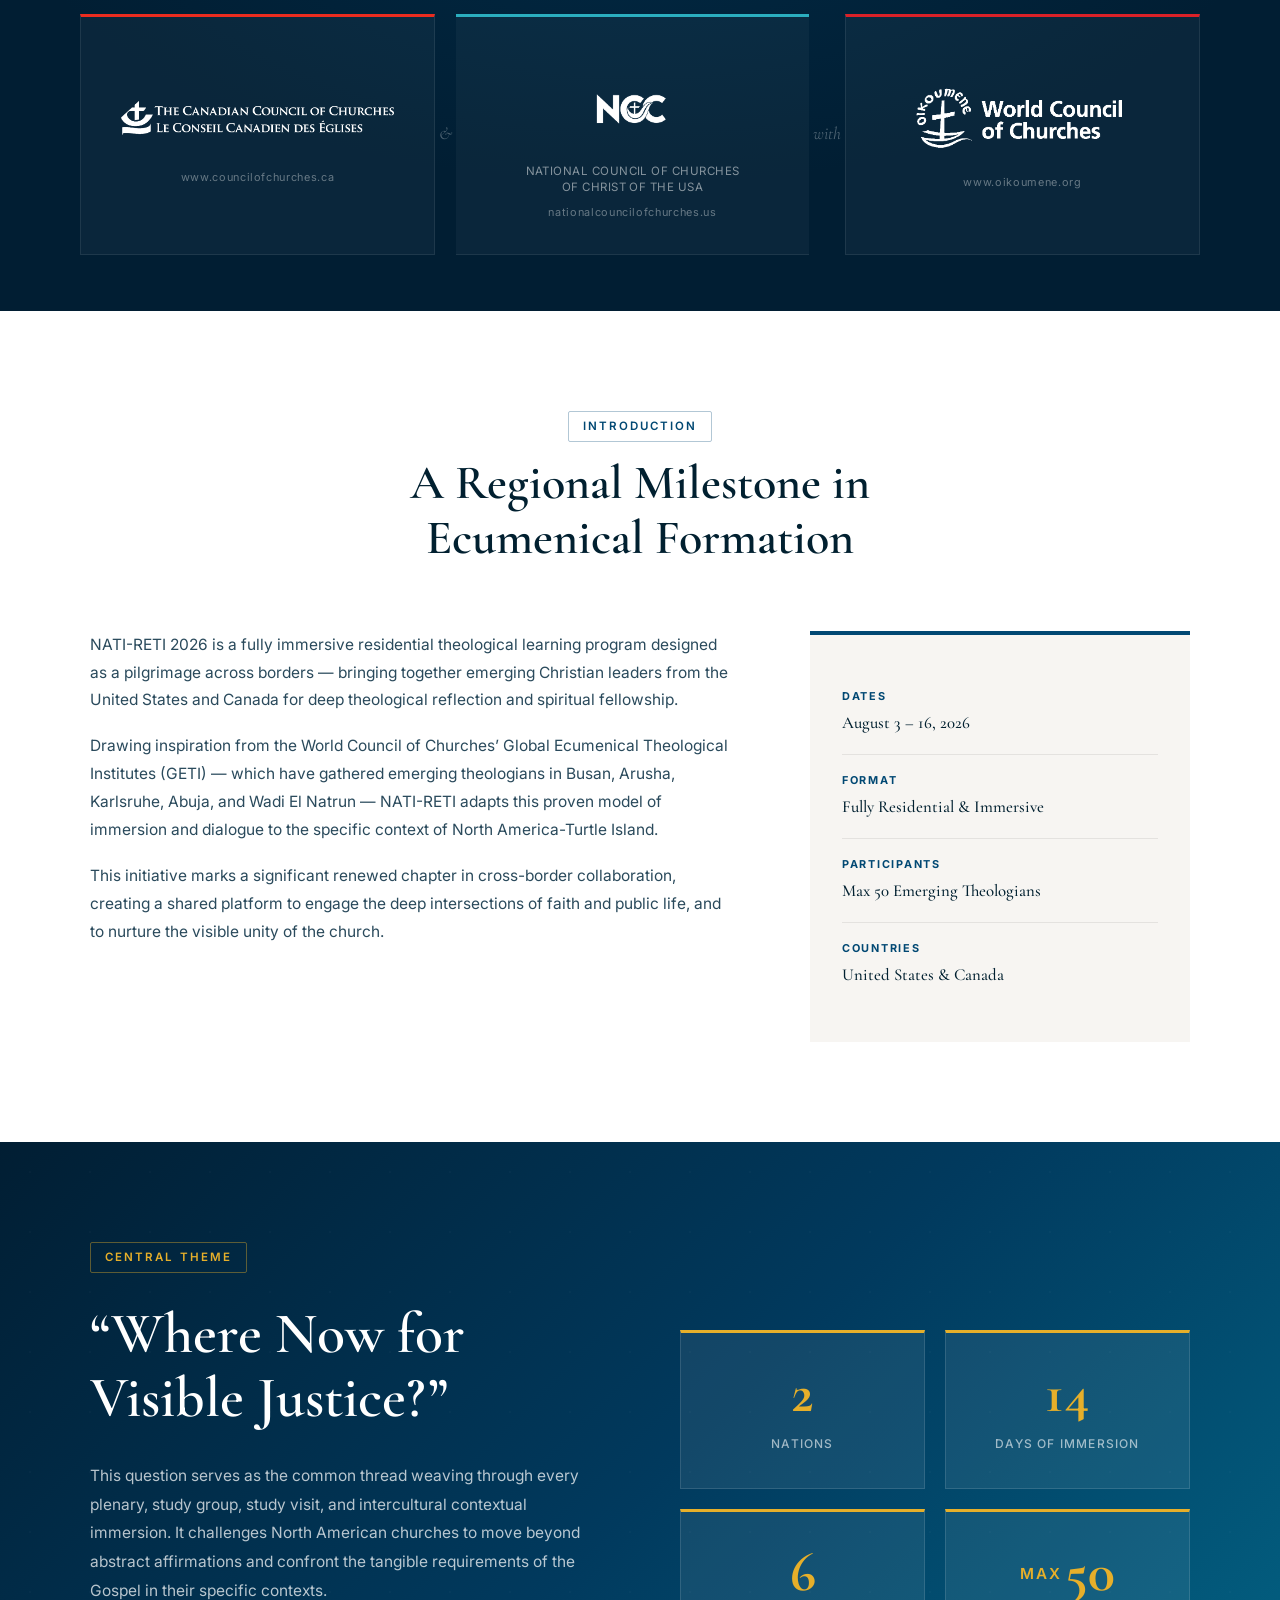
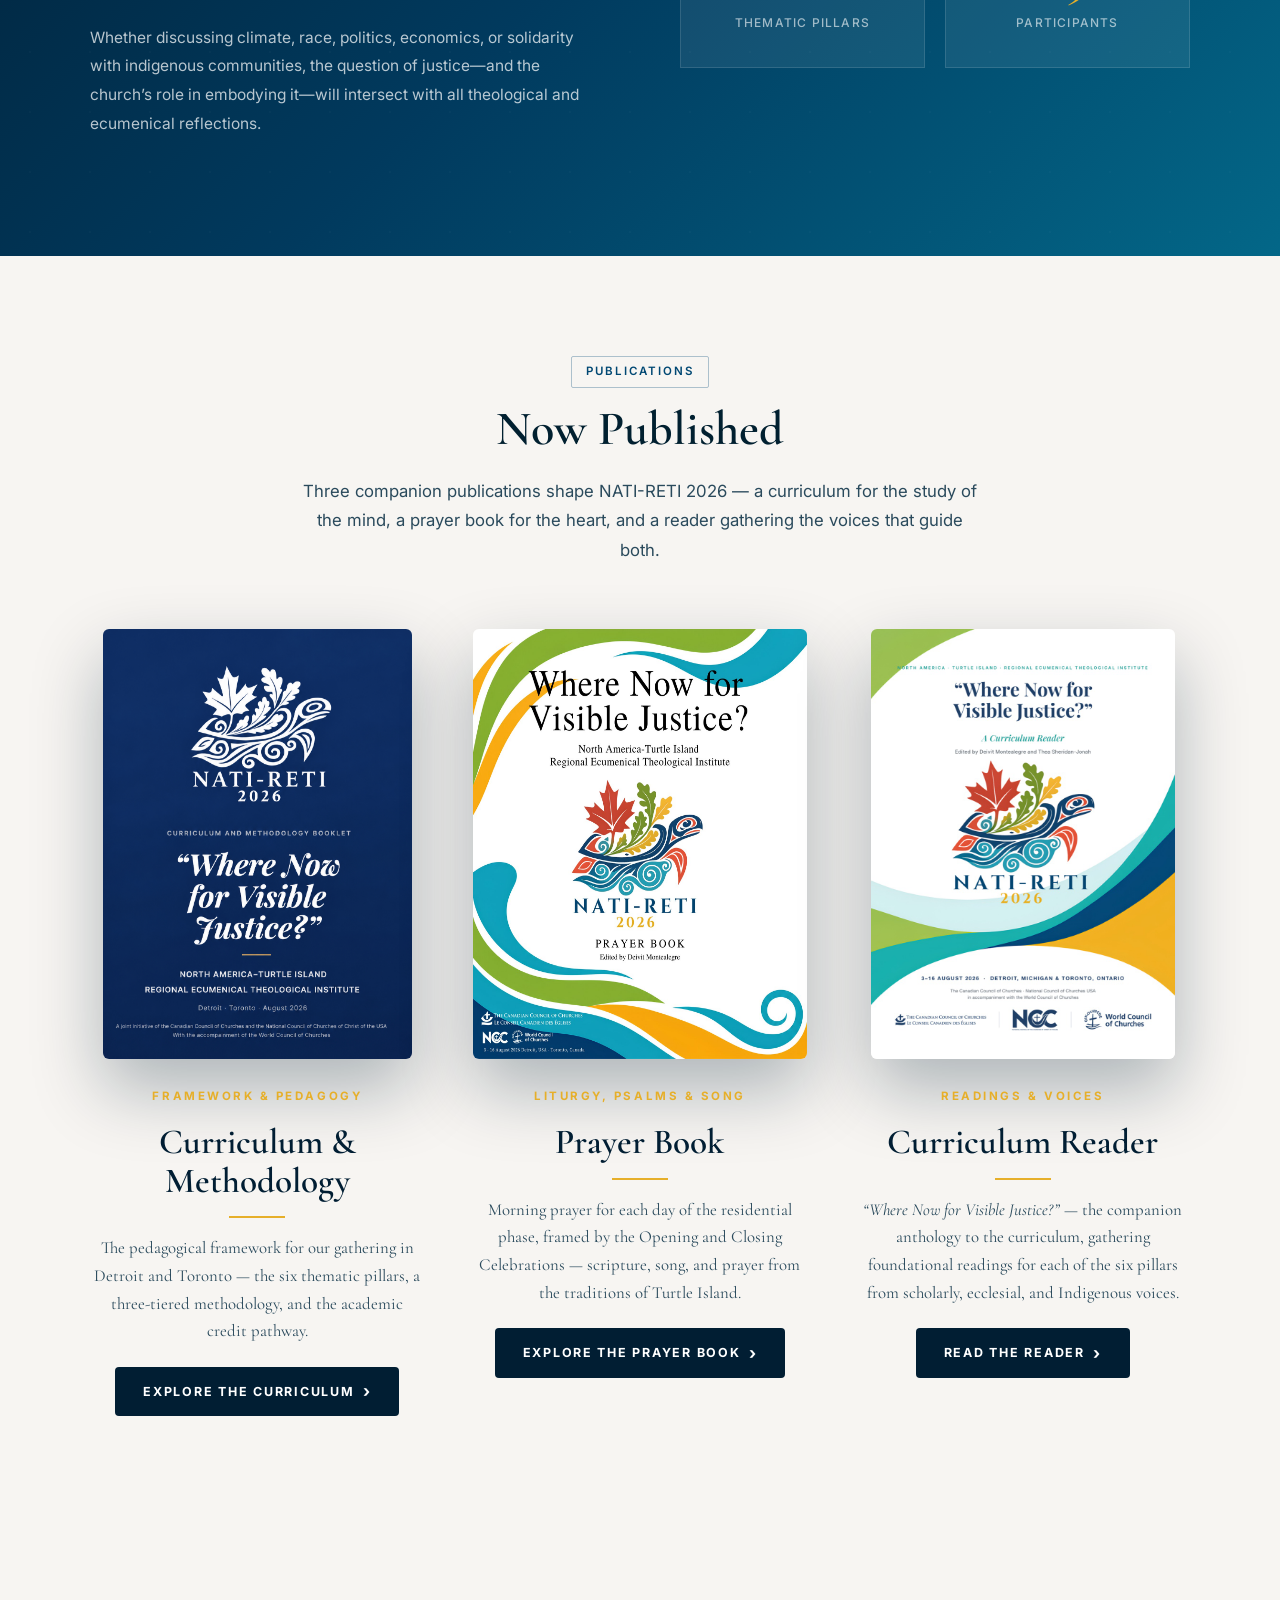
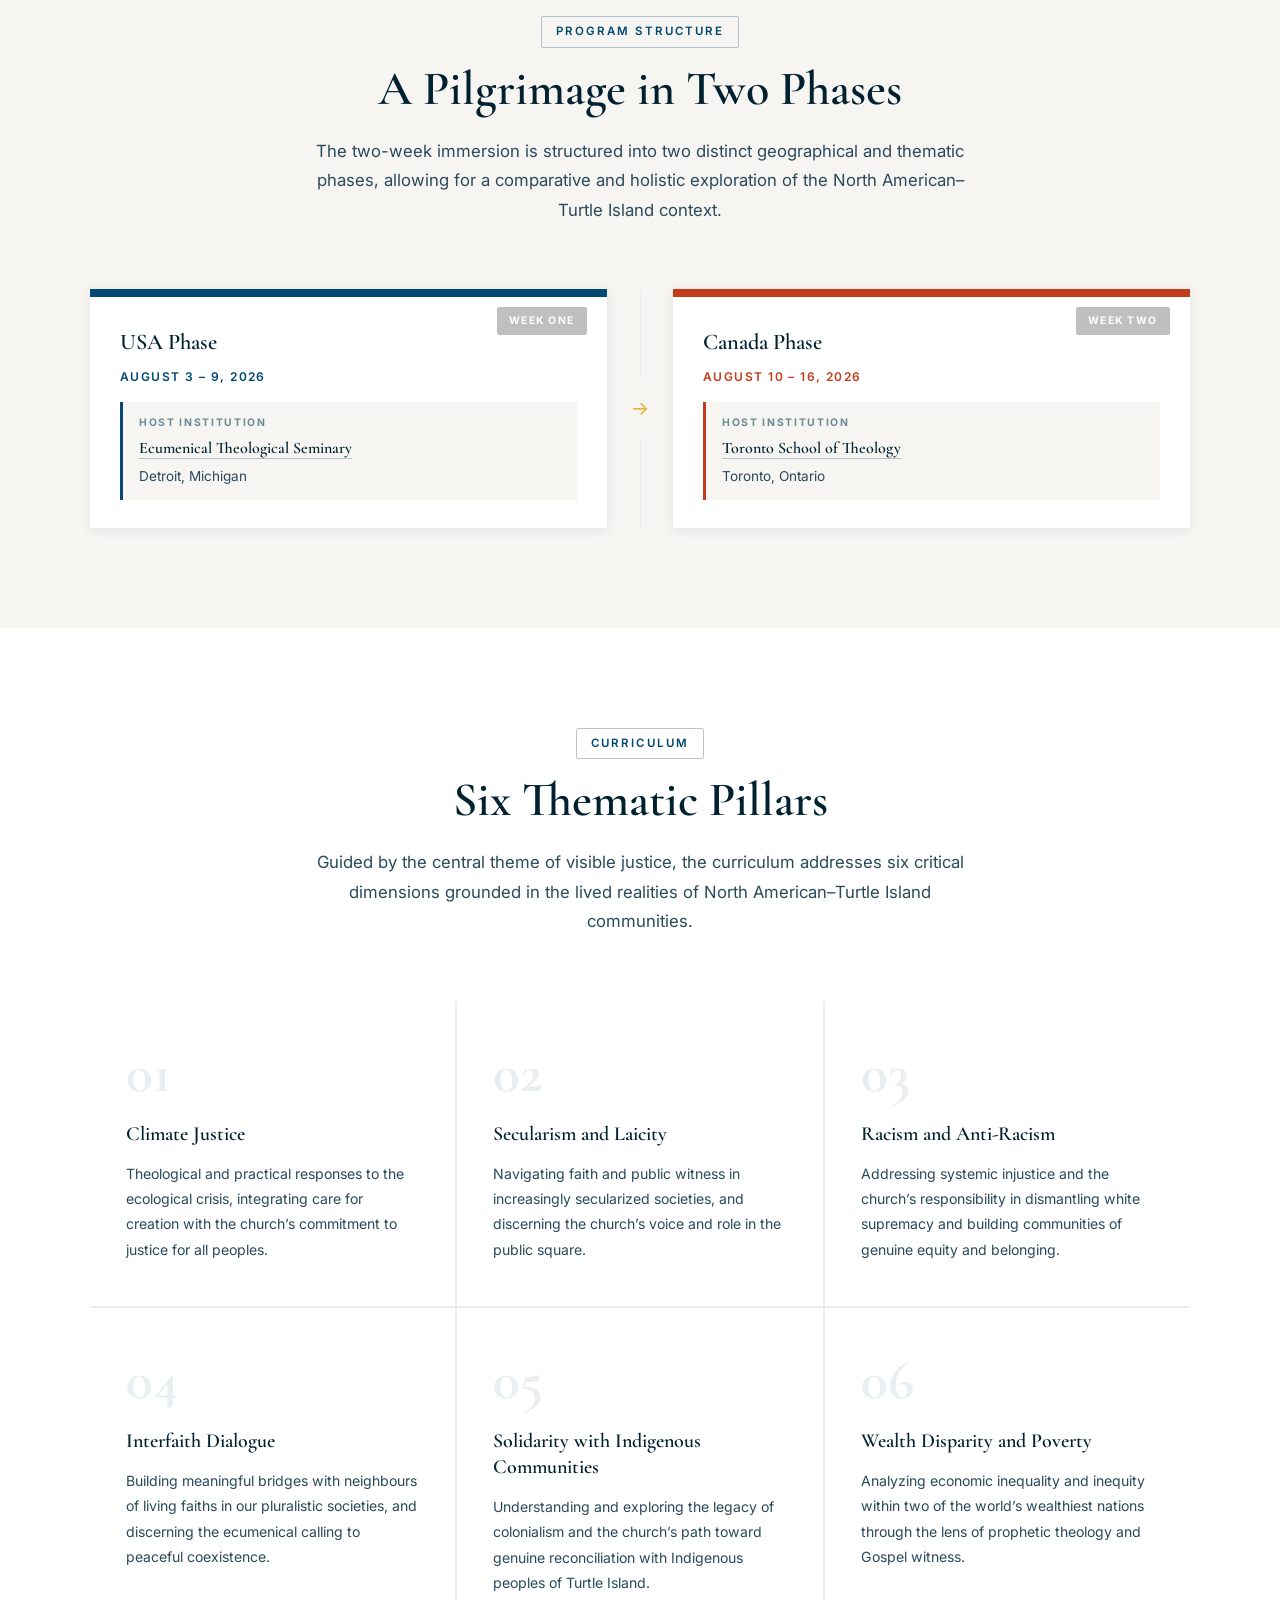
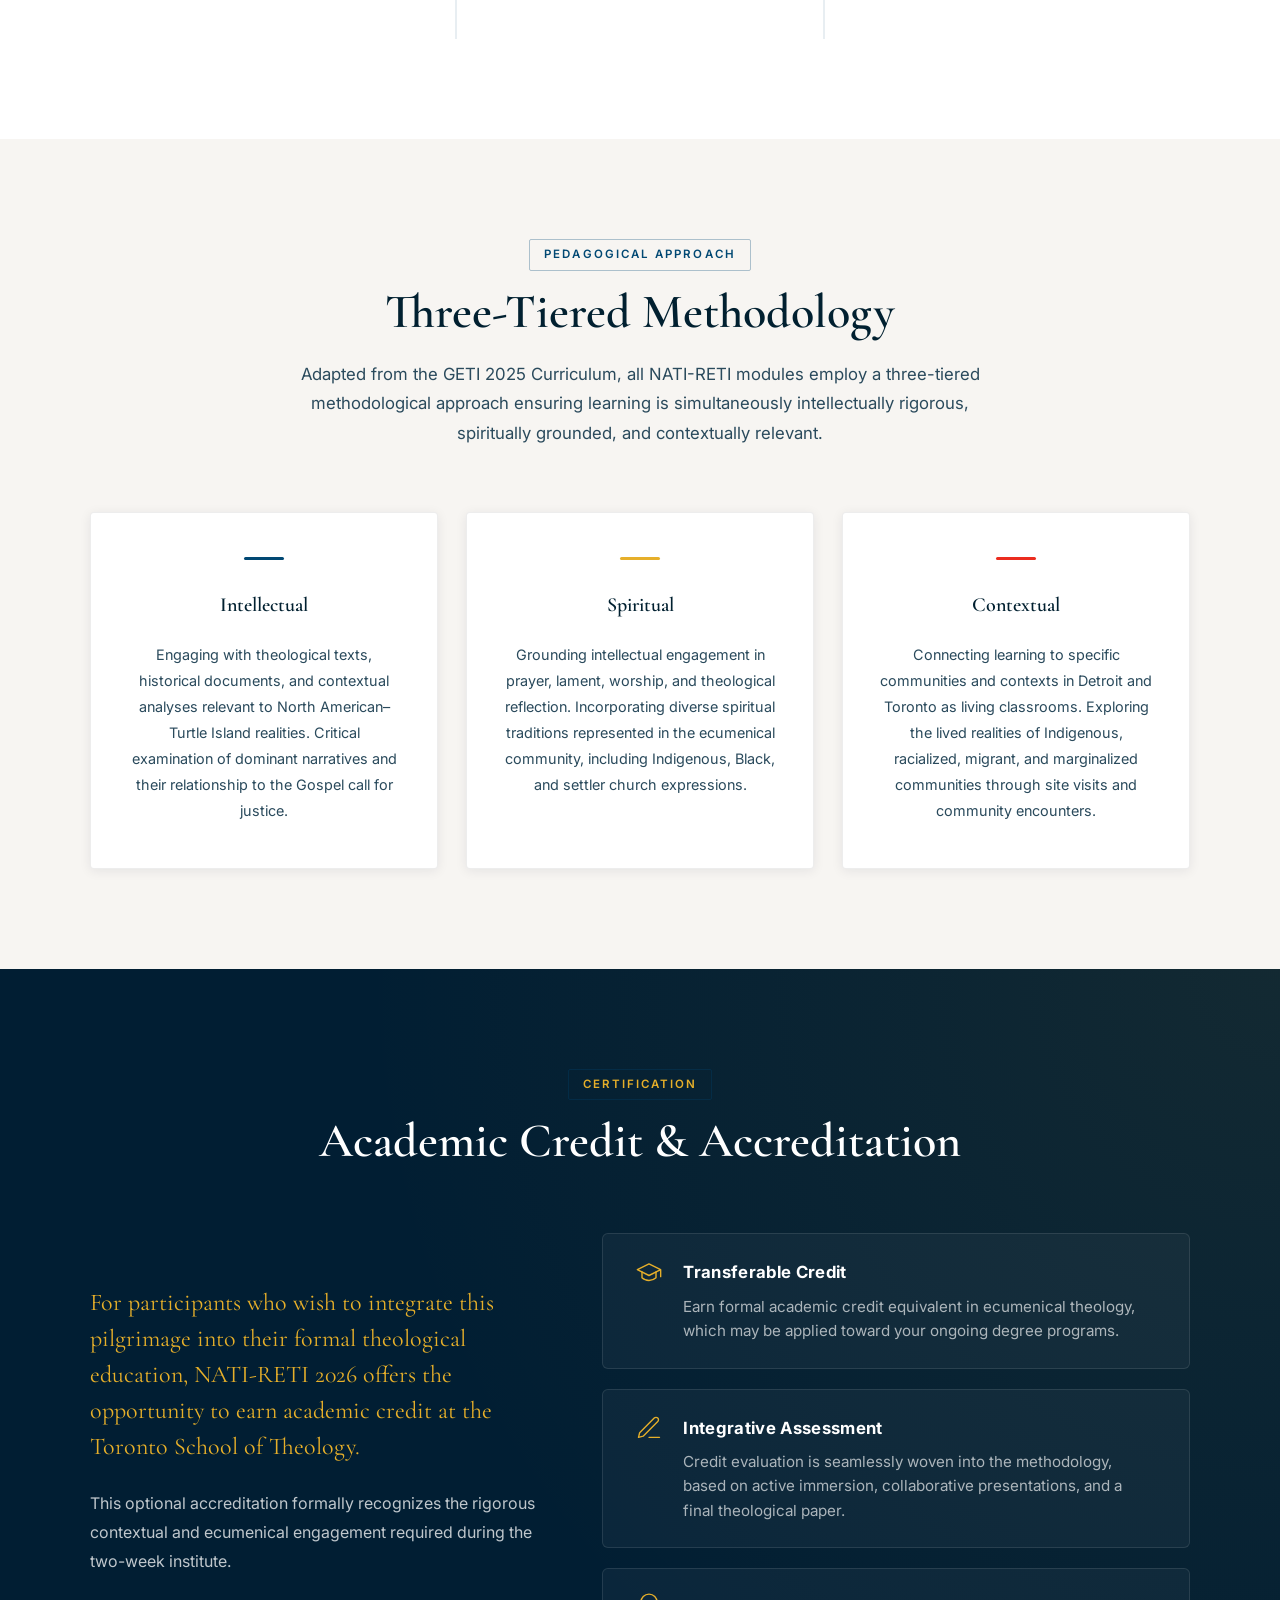
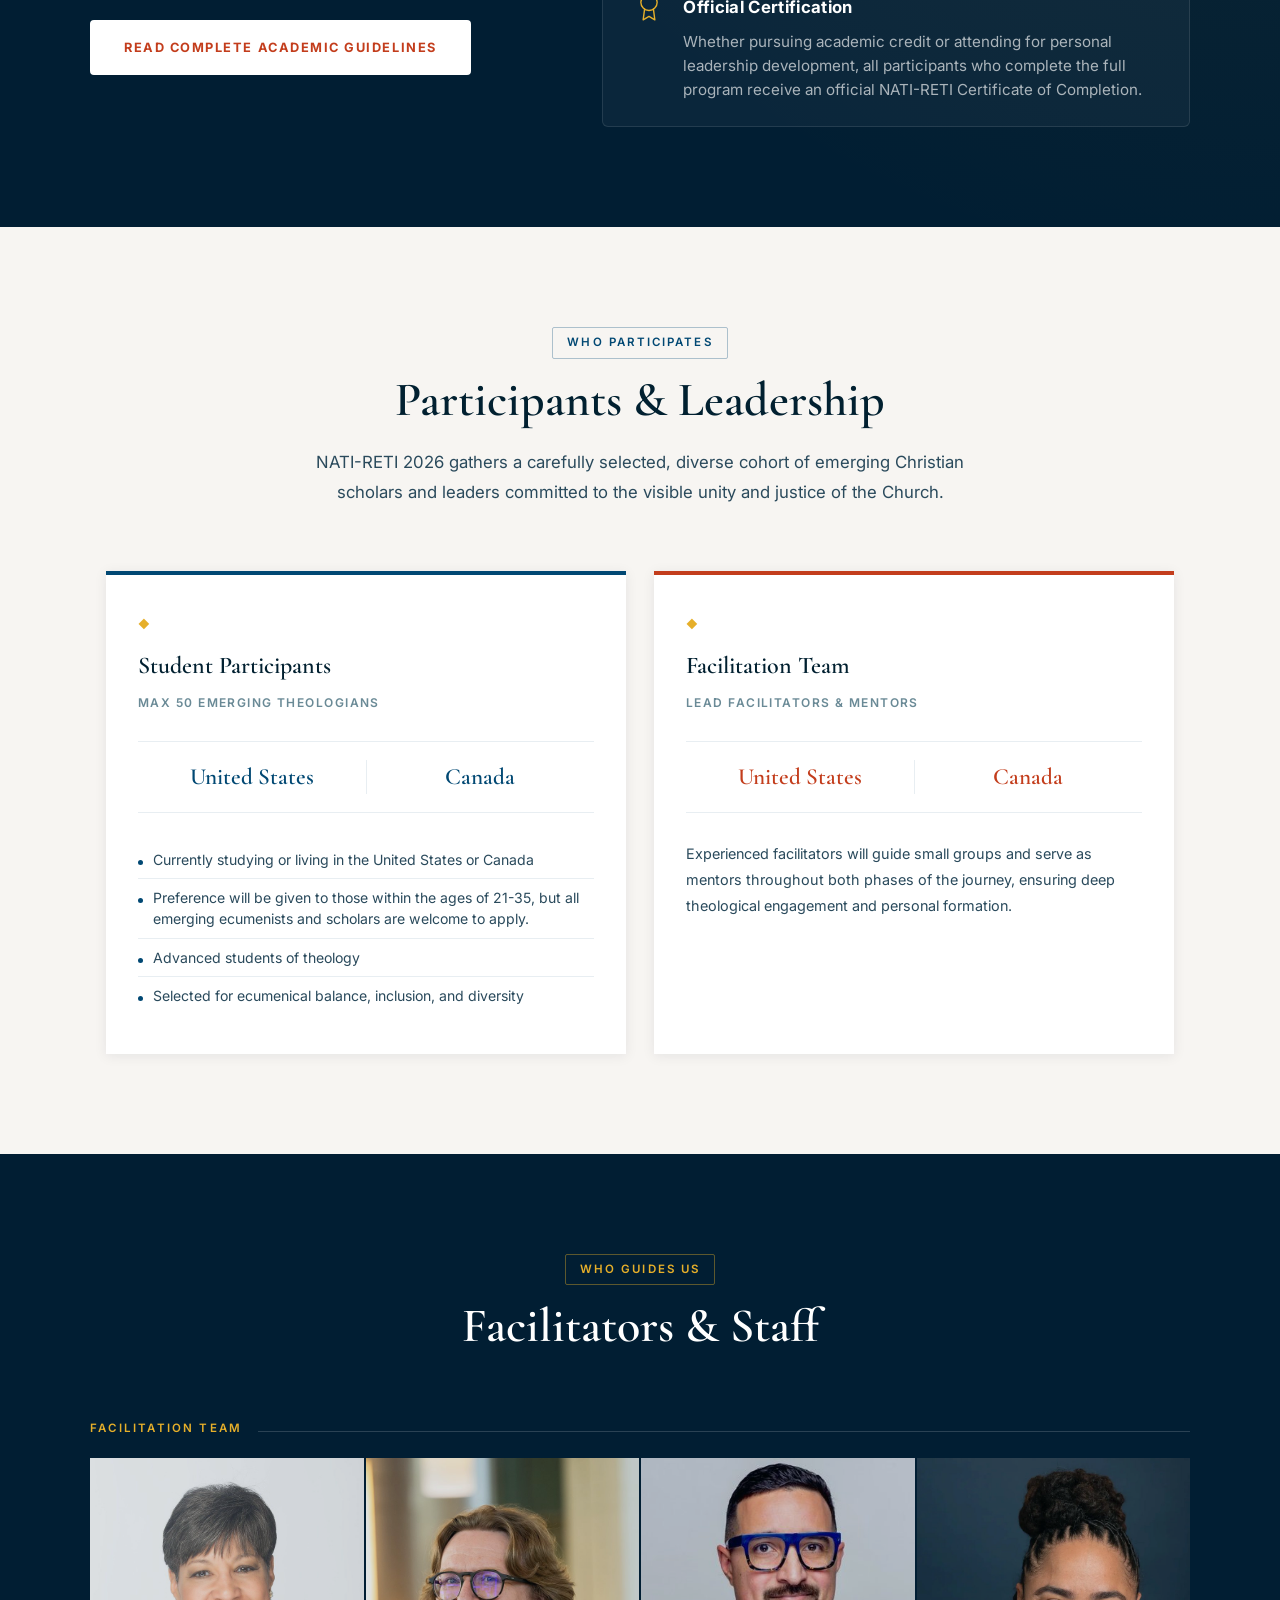
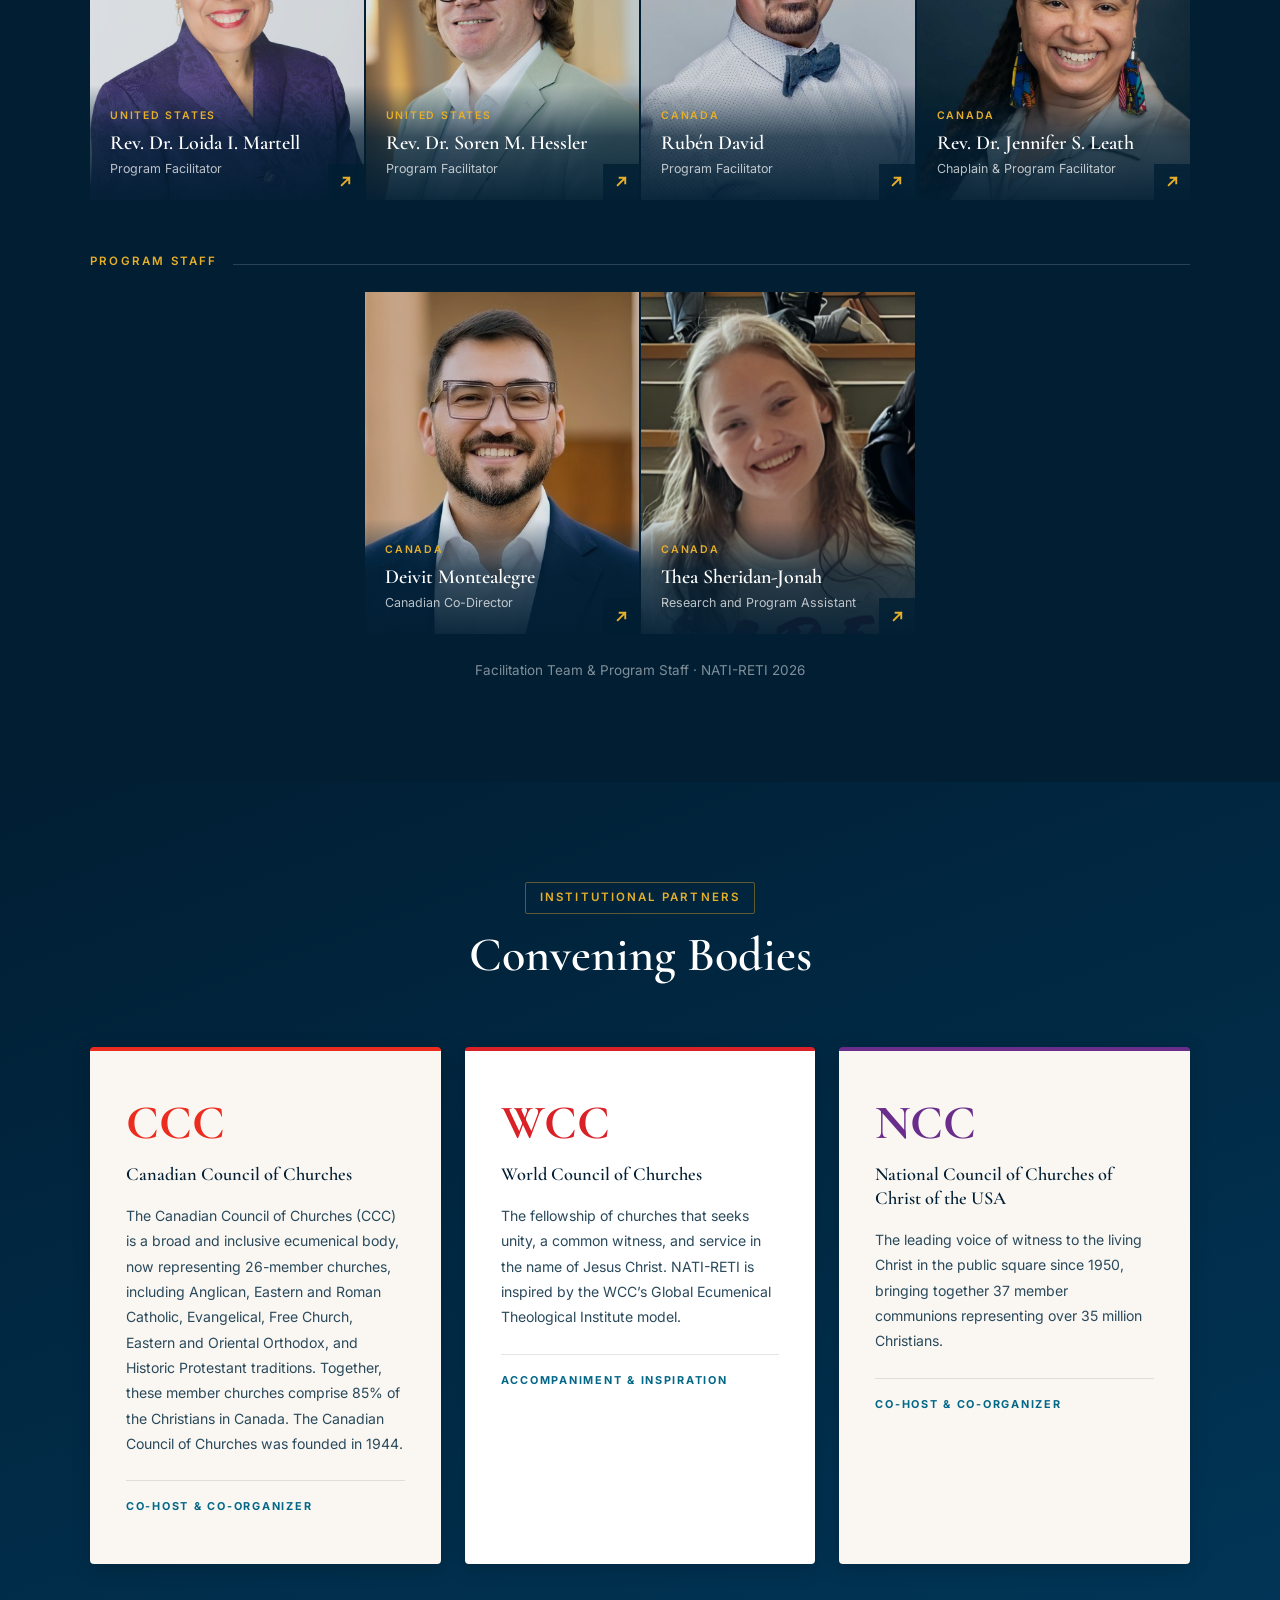
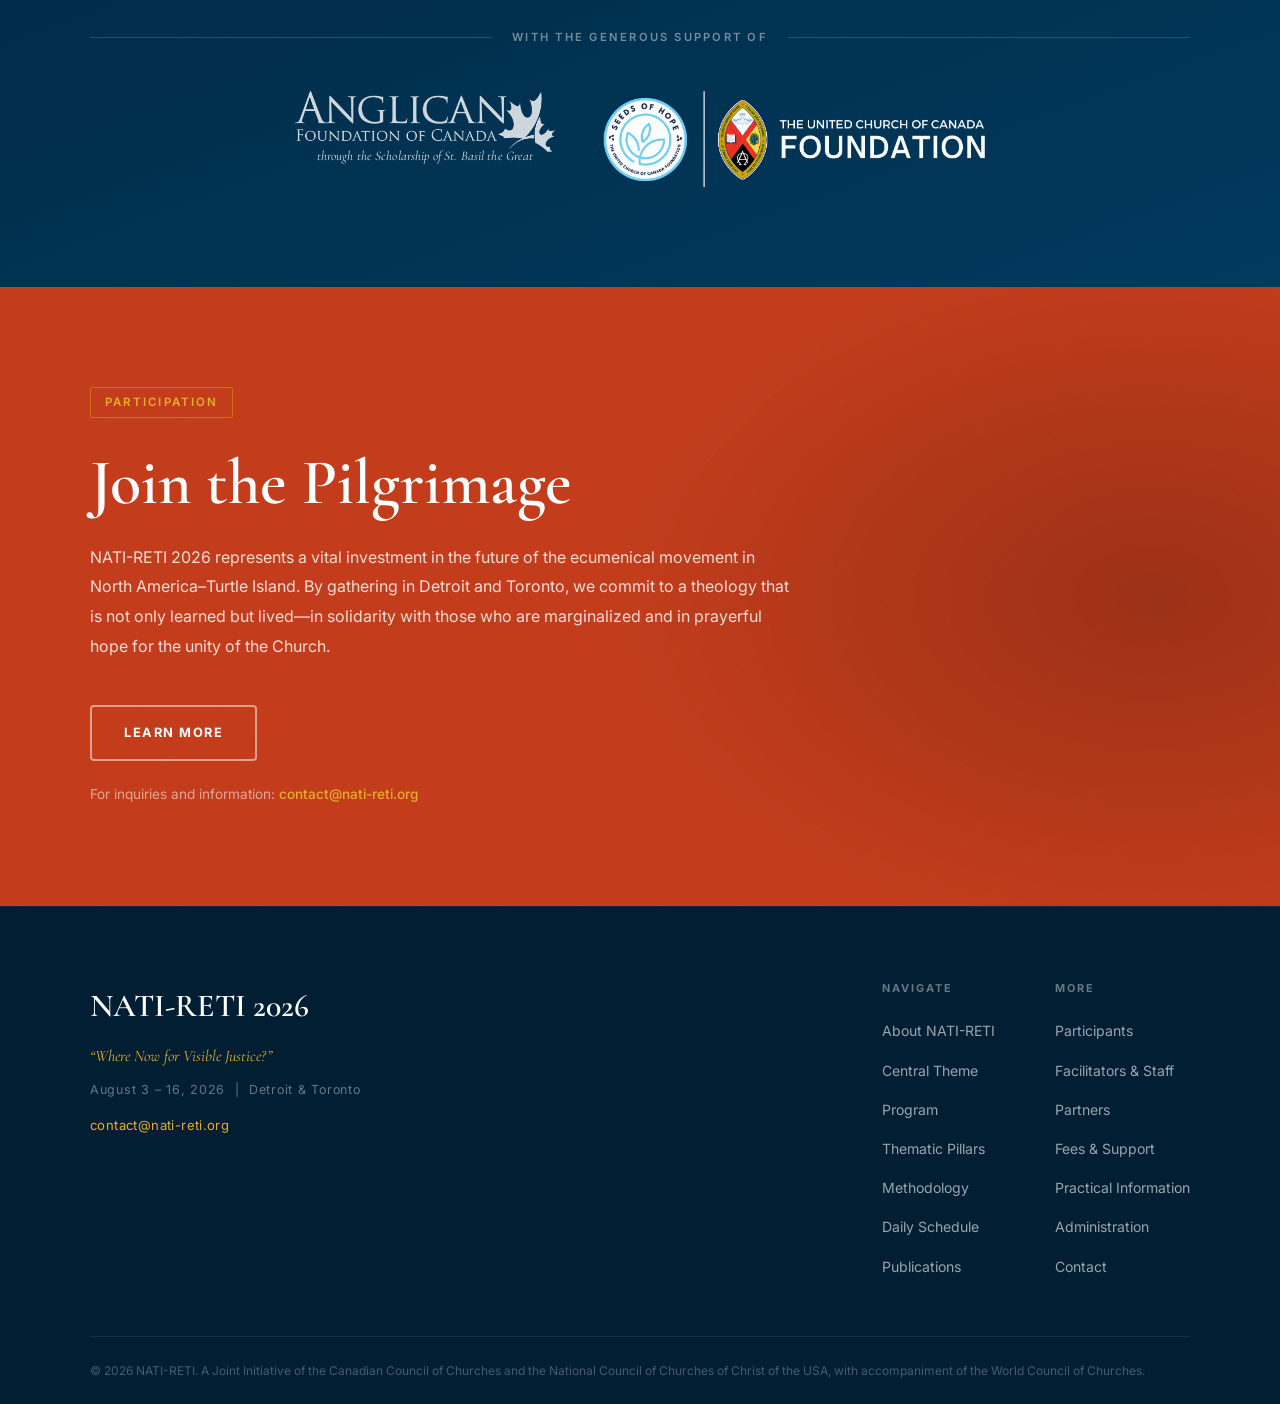
==== commit 57182e2a: "Put Schedule and Practical Info back in the nav Both are pages of their own, so they need their own " ====
--- a/index.html
+++ b/index.html
@@ -37,9 +37,11 @@
       <ul class="nav-links" id="navLinks">
         <li><a href="#about">About</a></li>
         <li><a href="#program">Program</a></li>
+        <li><a href="schedule.html">Schedule</a></li>
         <li><a href="#publications">Publications</a></li>
         <li><a href="#facilitators">Facilitators &amp; Staff</a></li>
         <li><a href="fees.html">Fees</a></li>
+        <li><a href="practicalities.html">Practical Info</a></li>
         <li><a href="admin/index.html">Administration</a></li>
       </ul>
     </div>
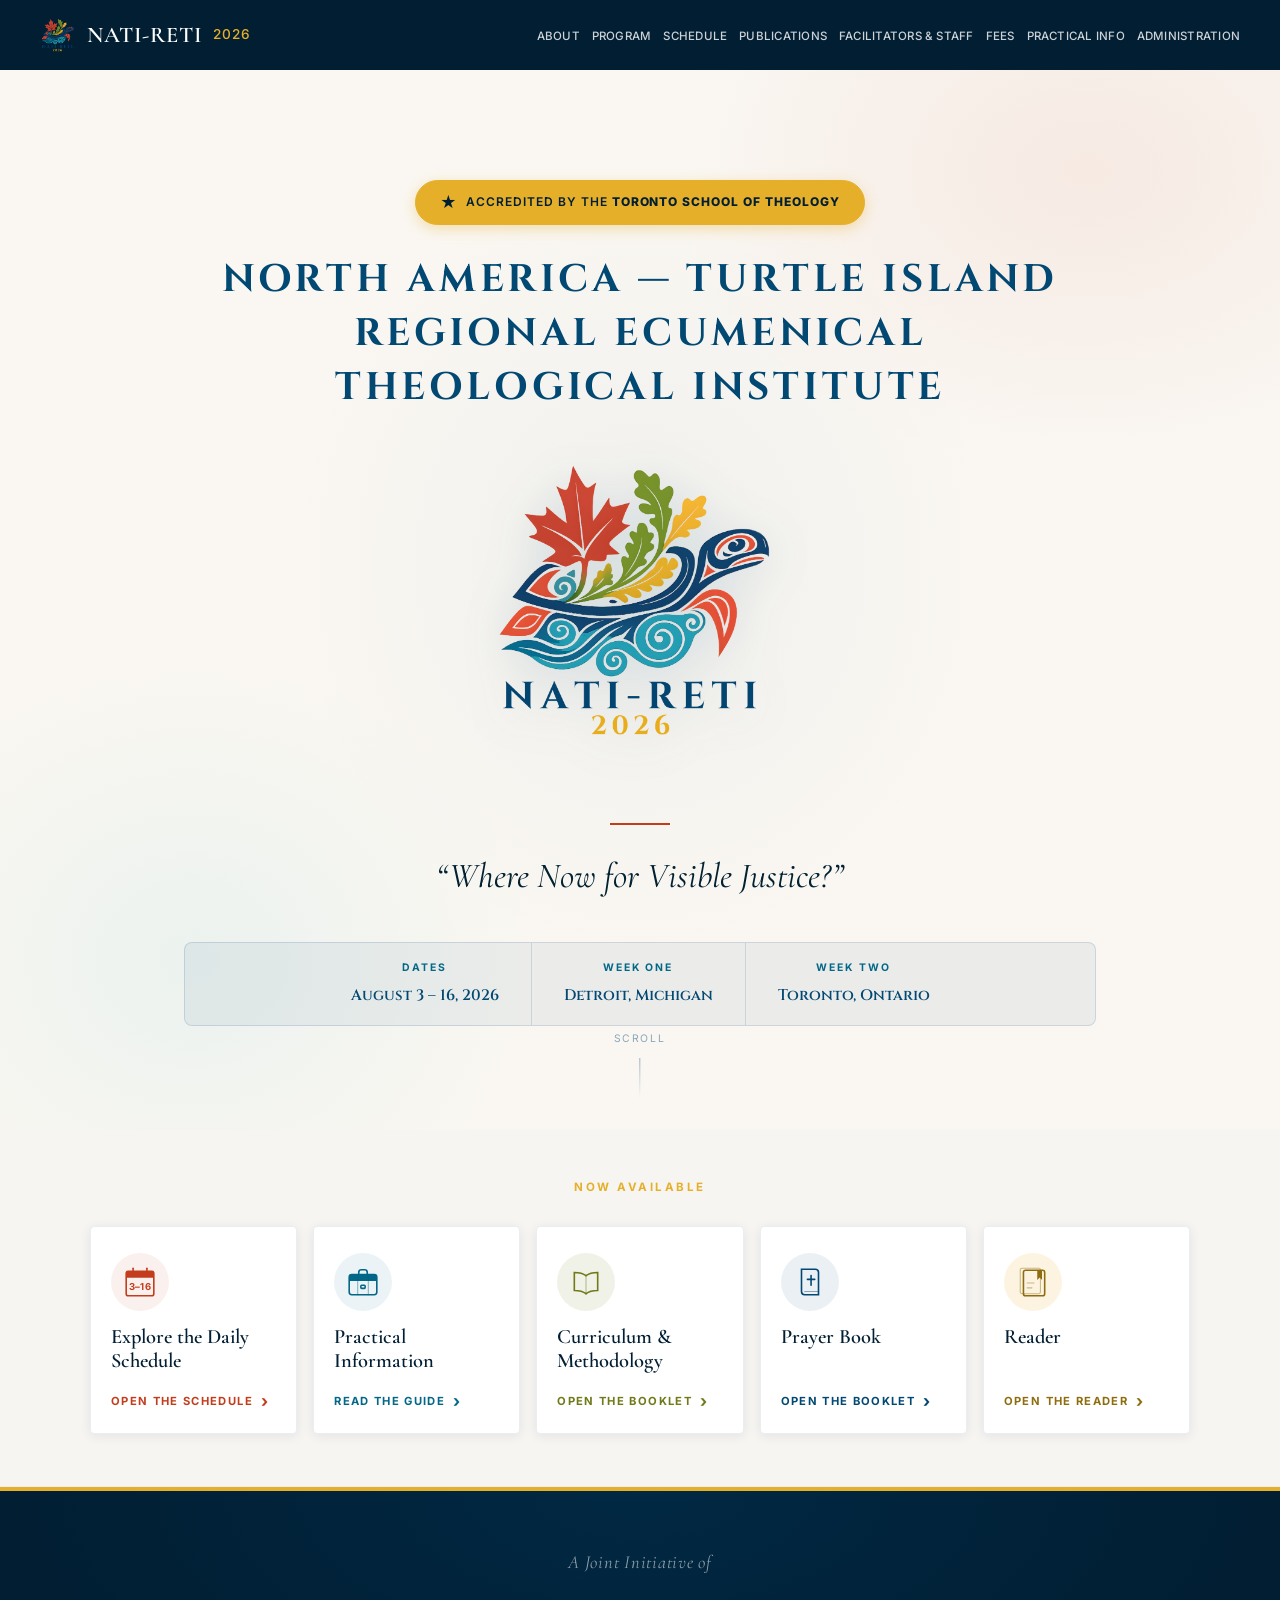
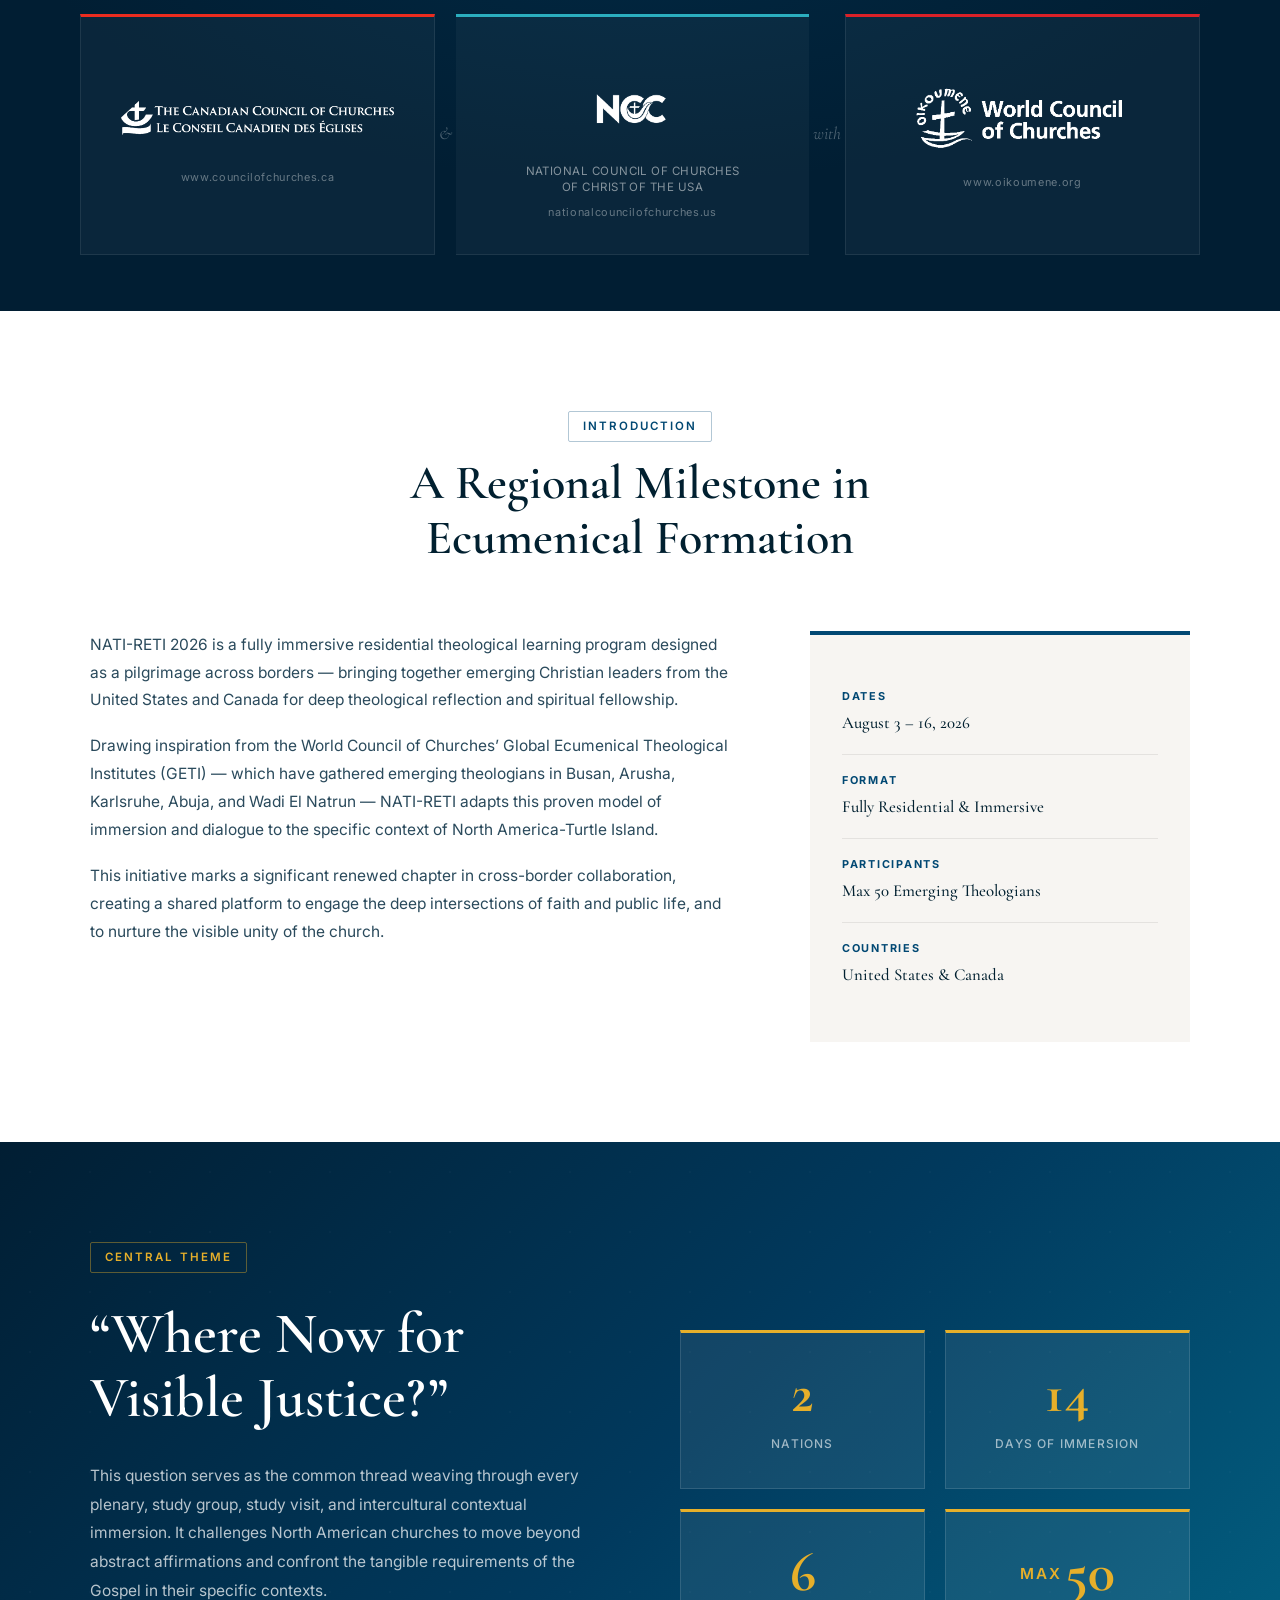
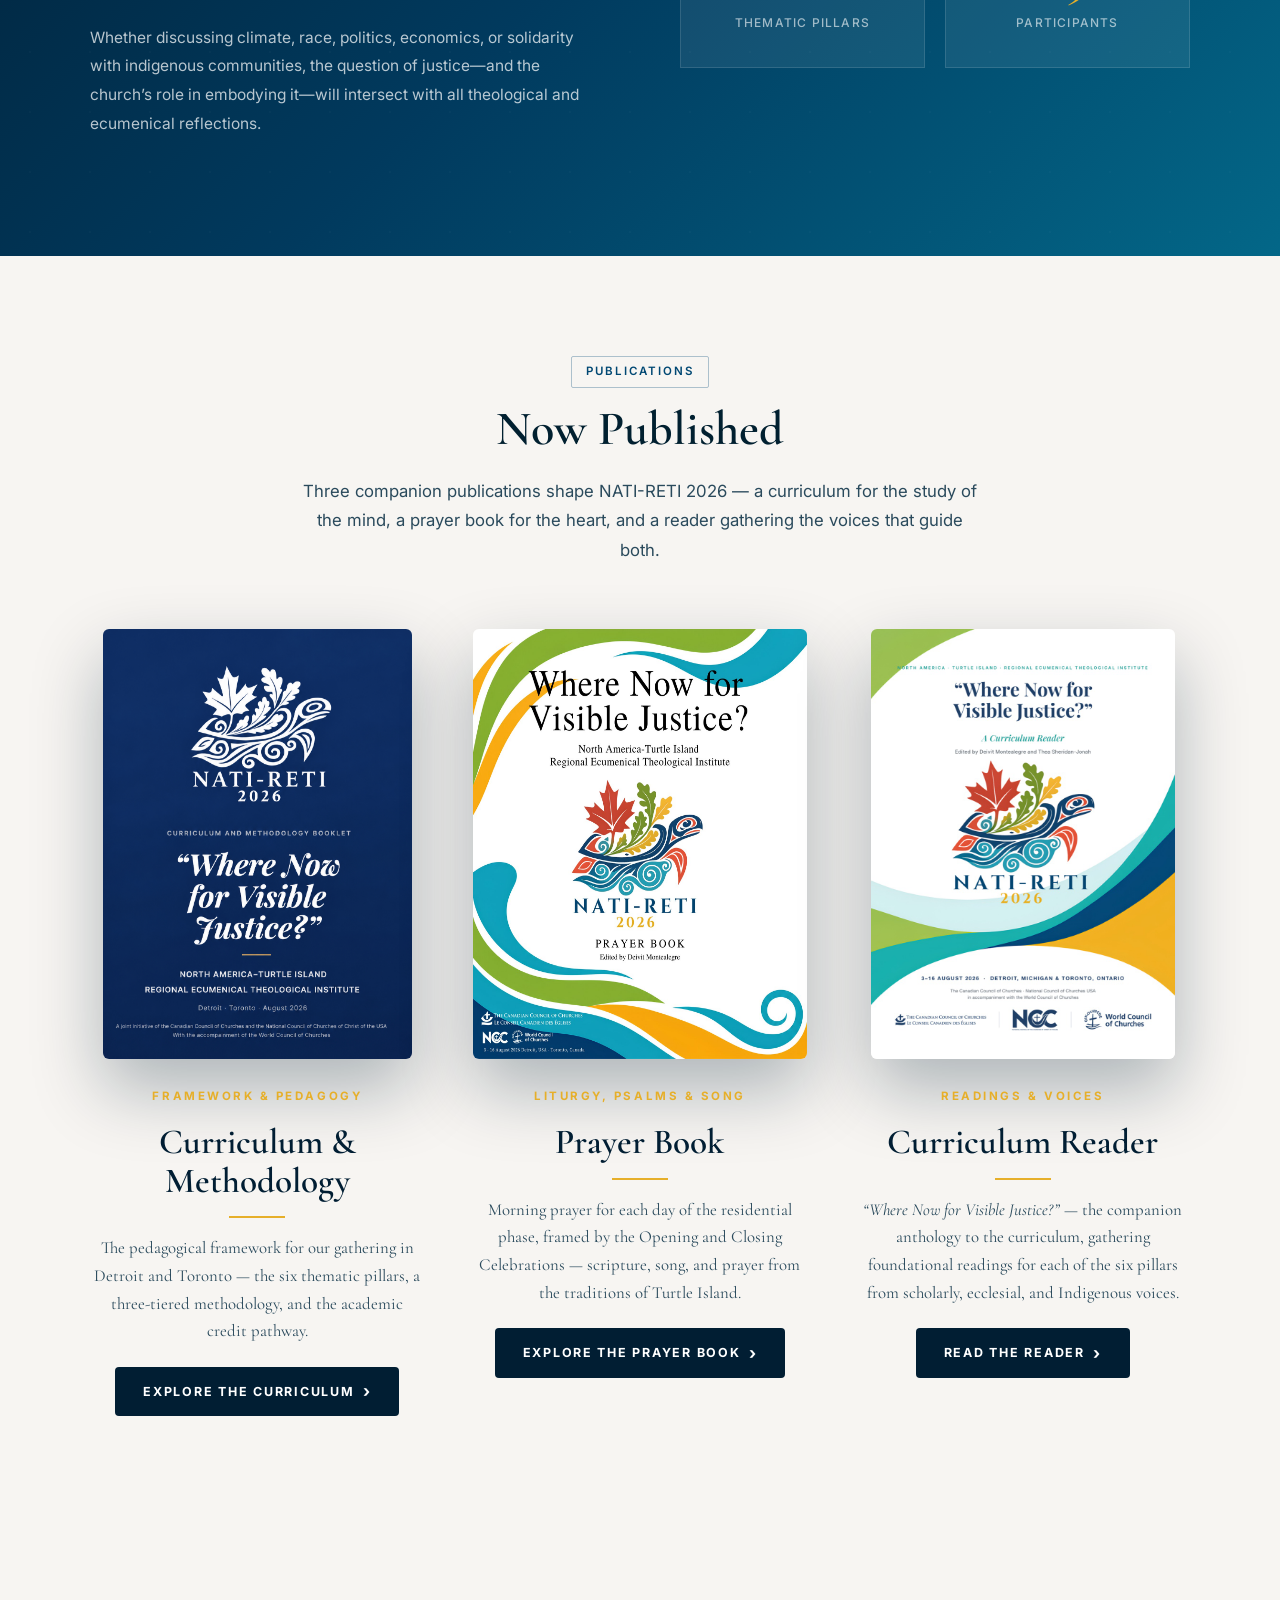
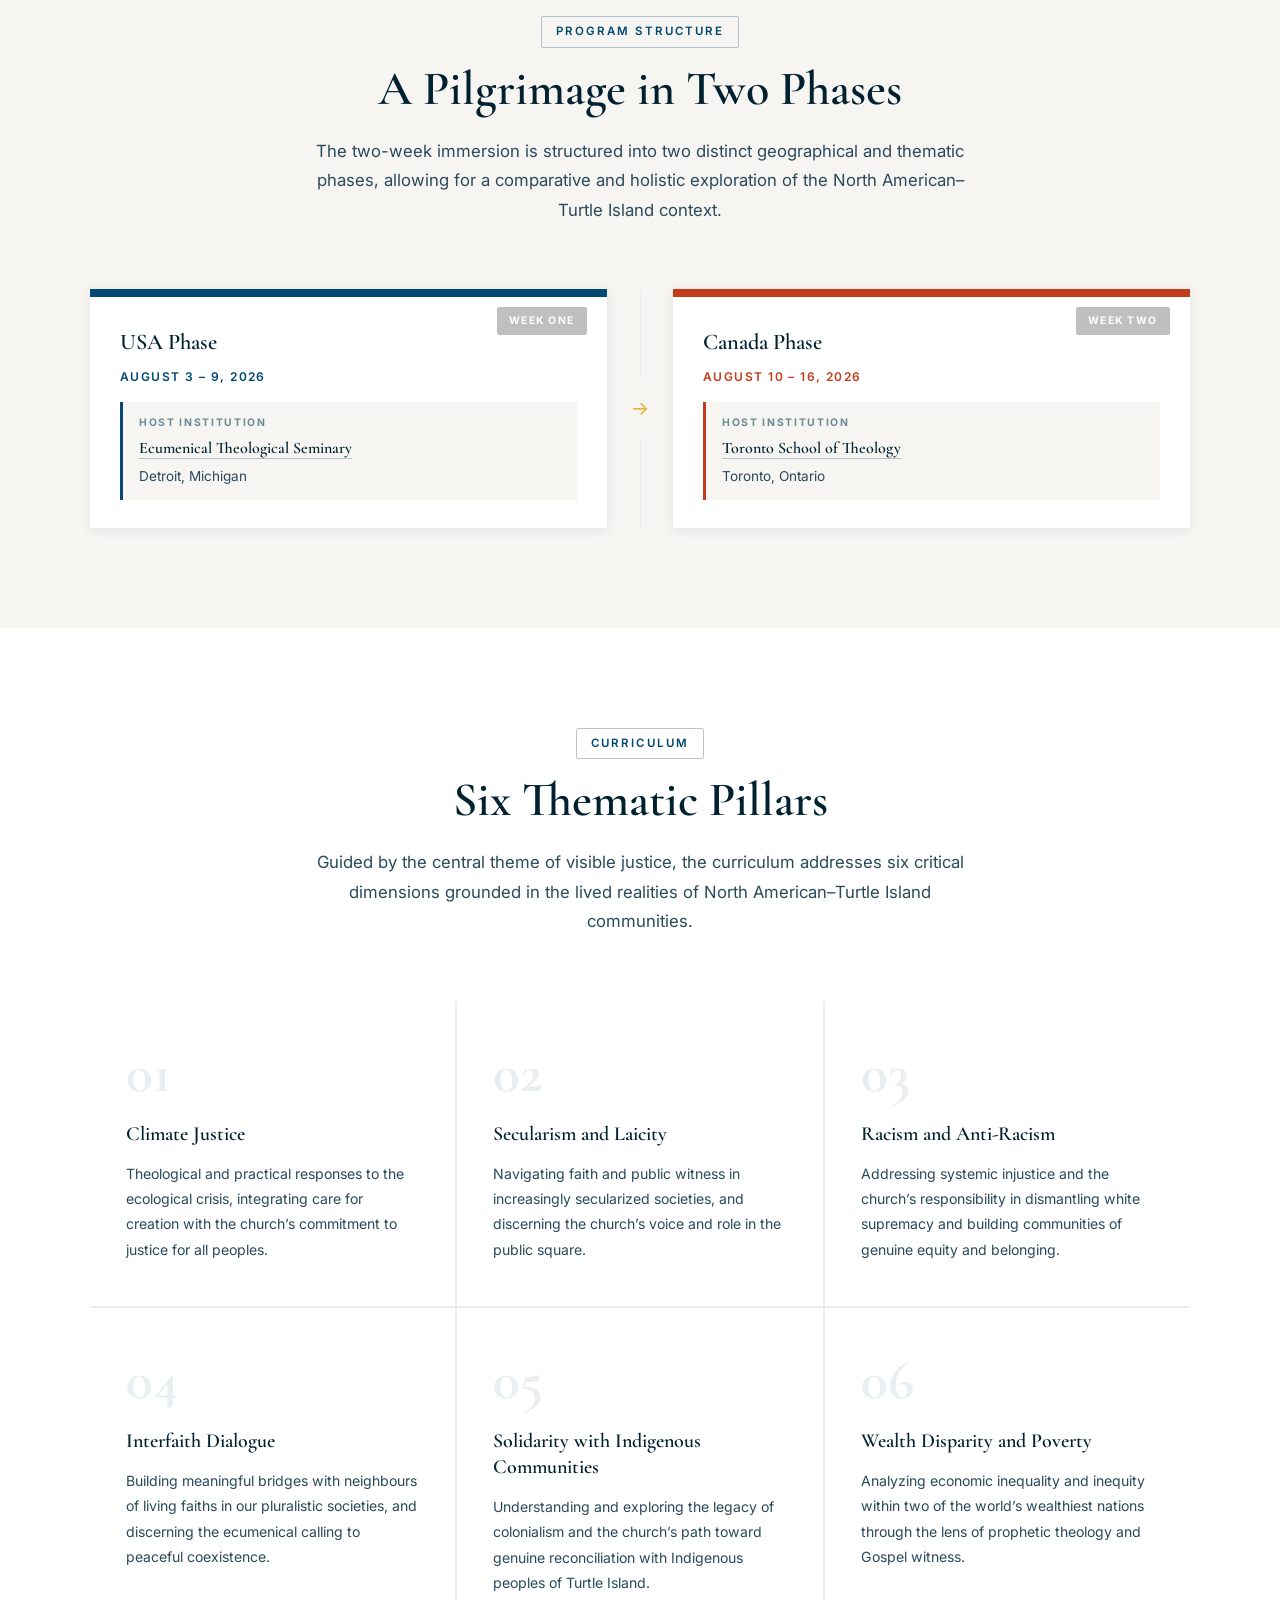
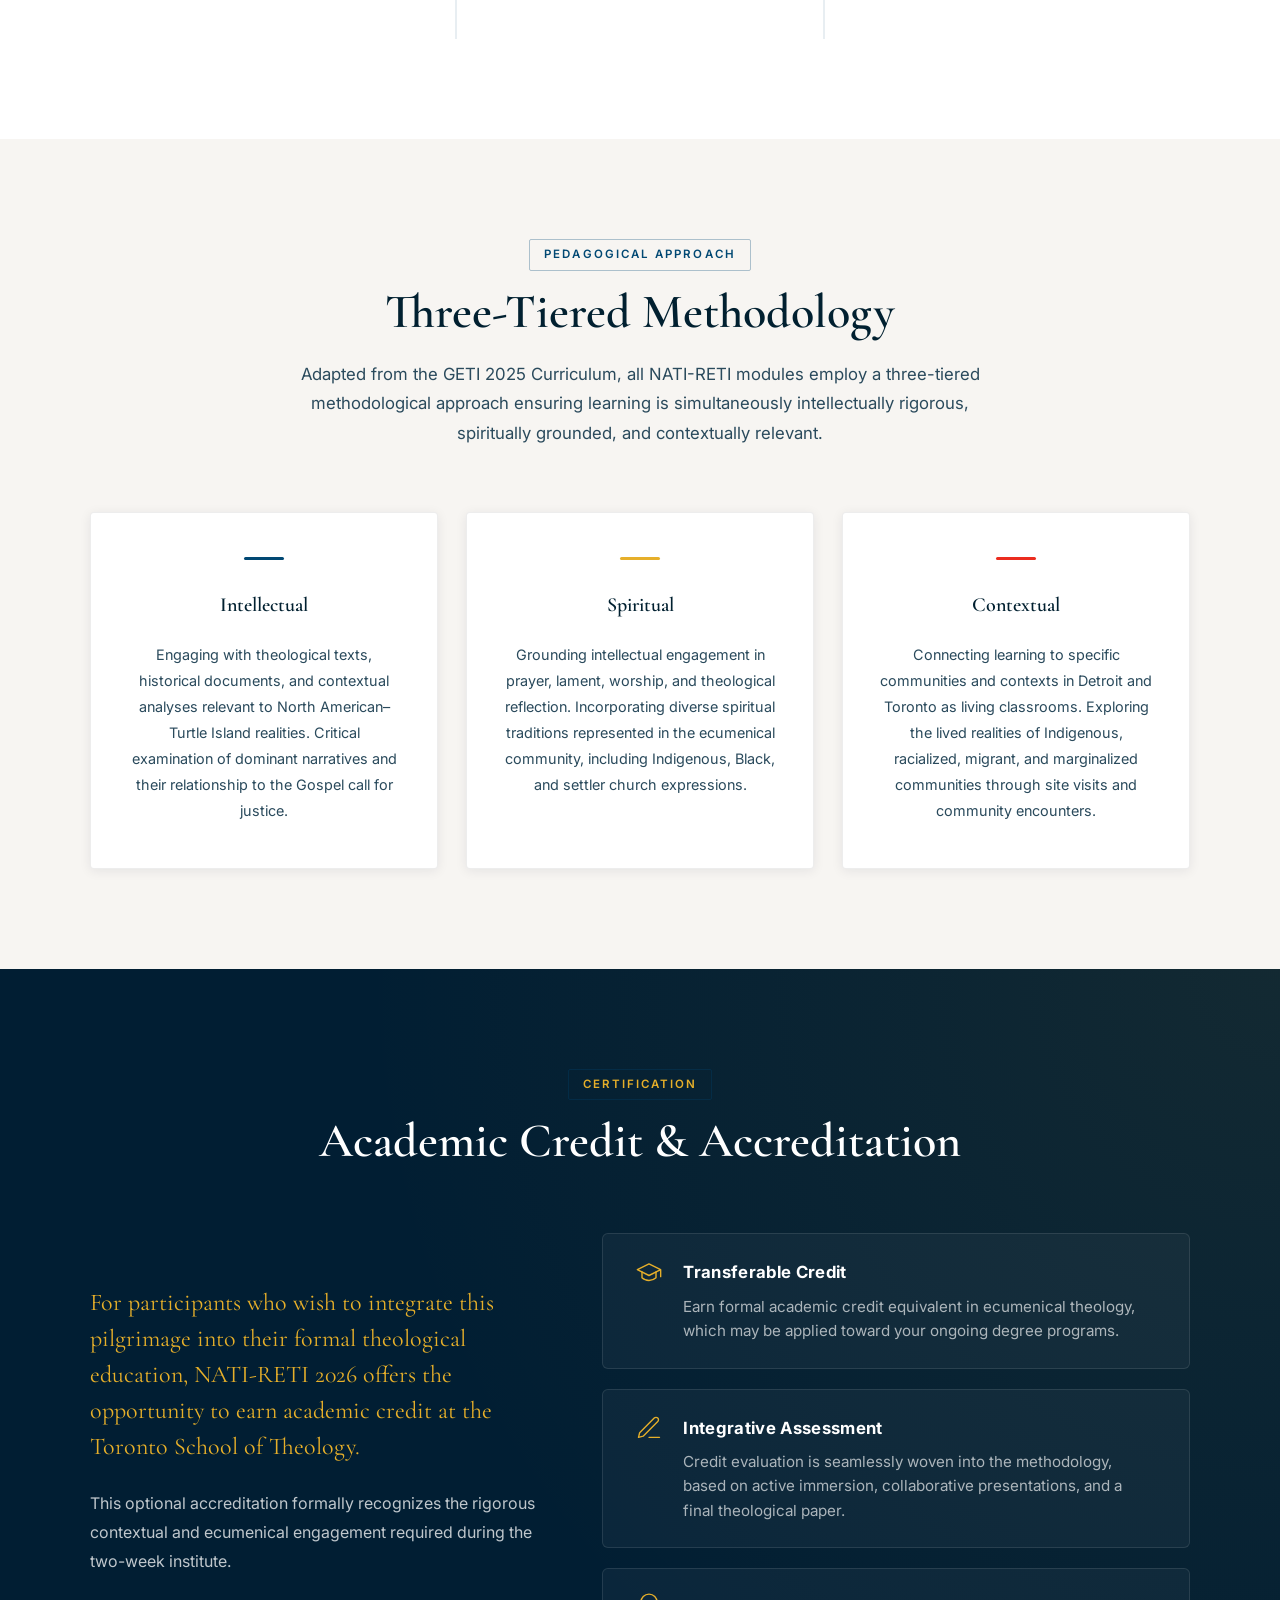
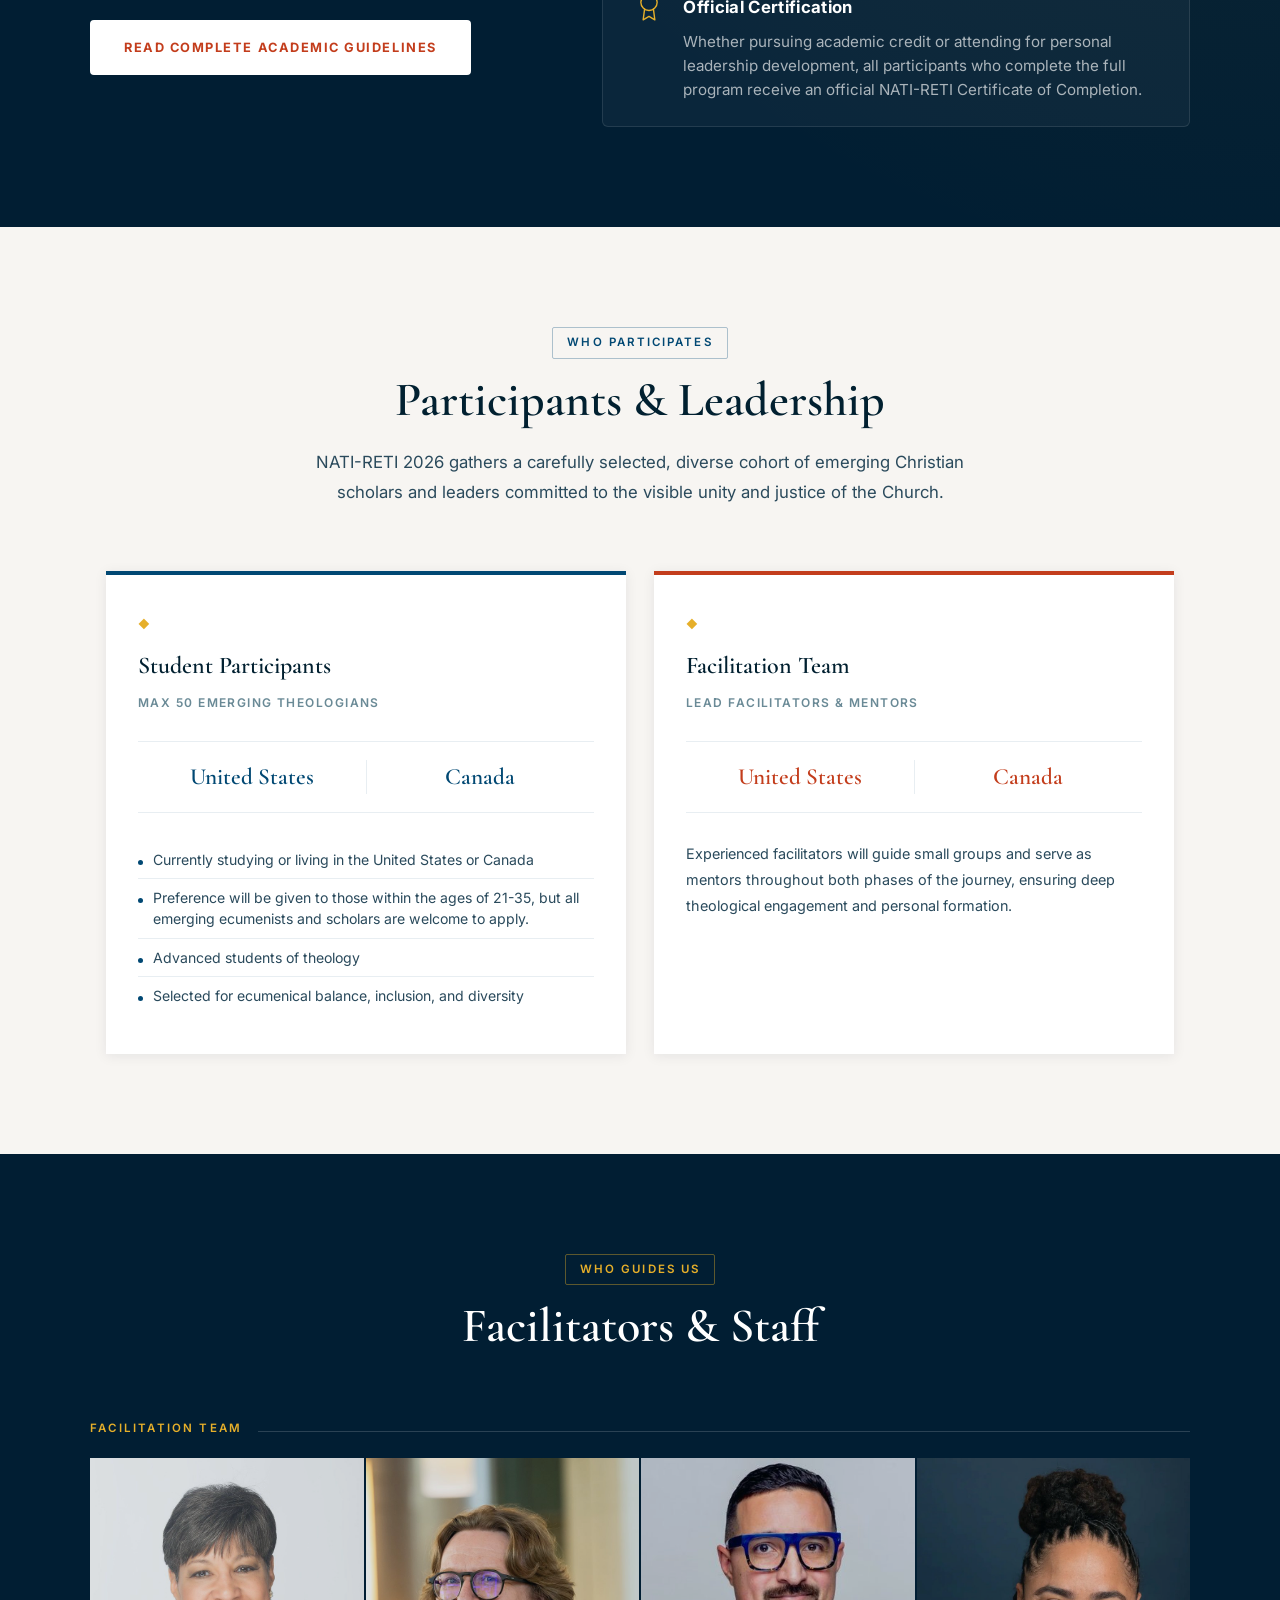
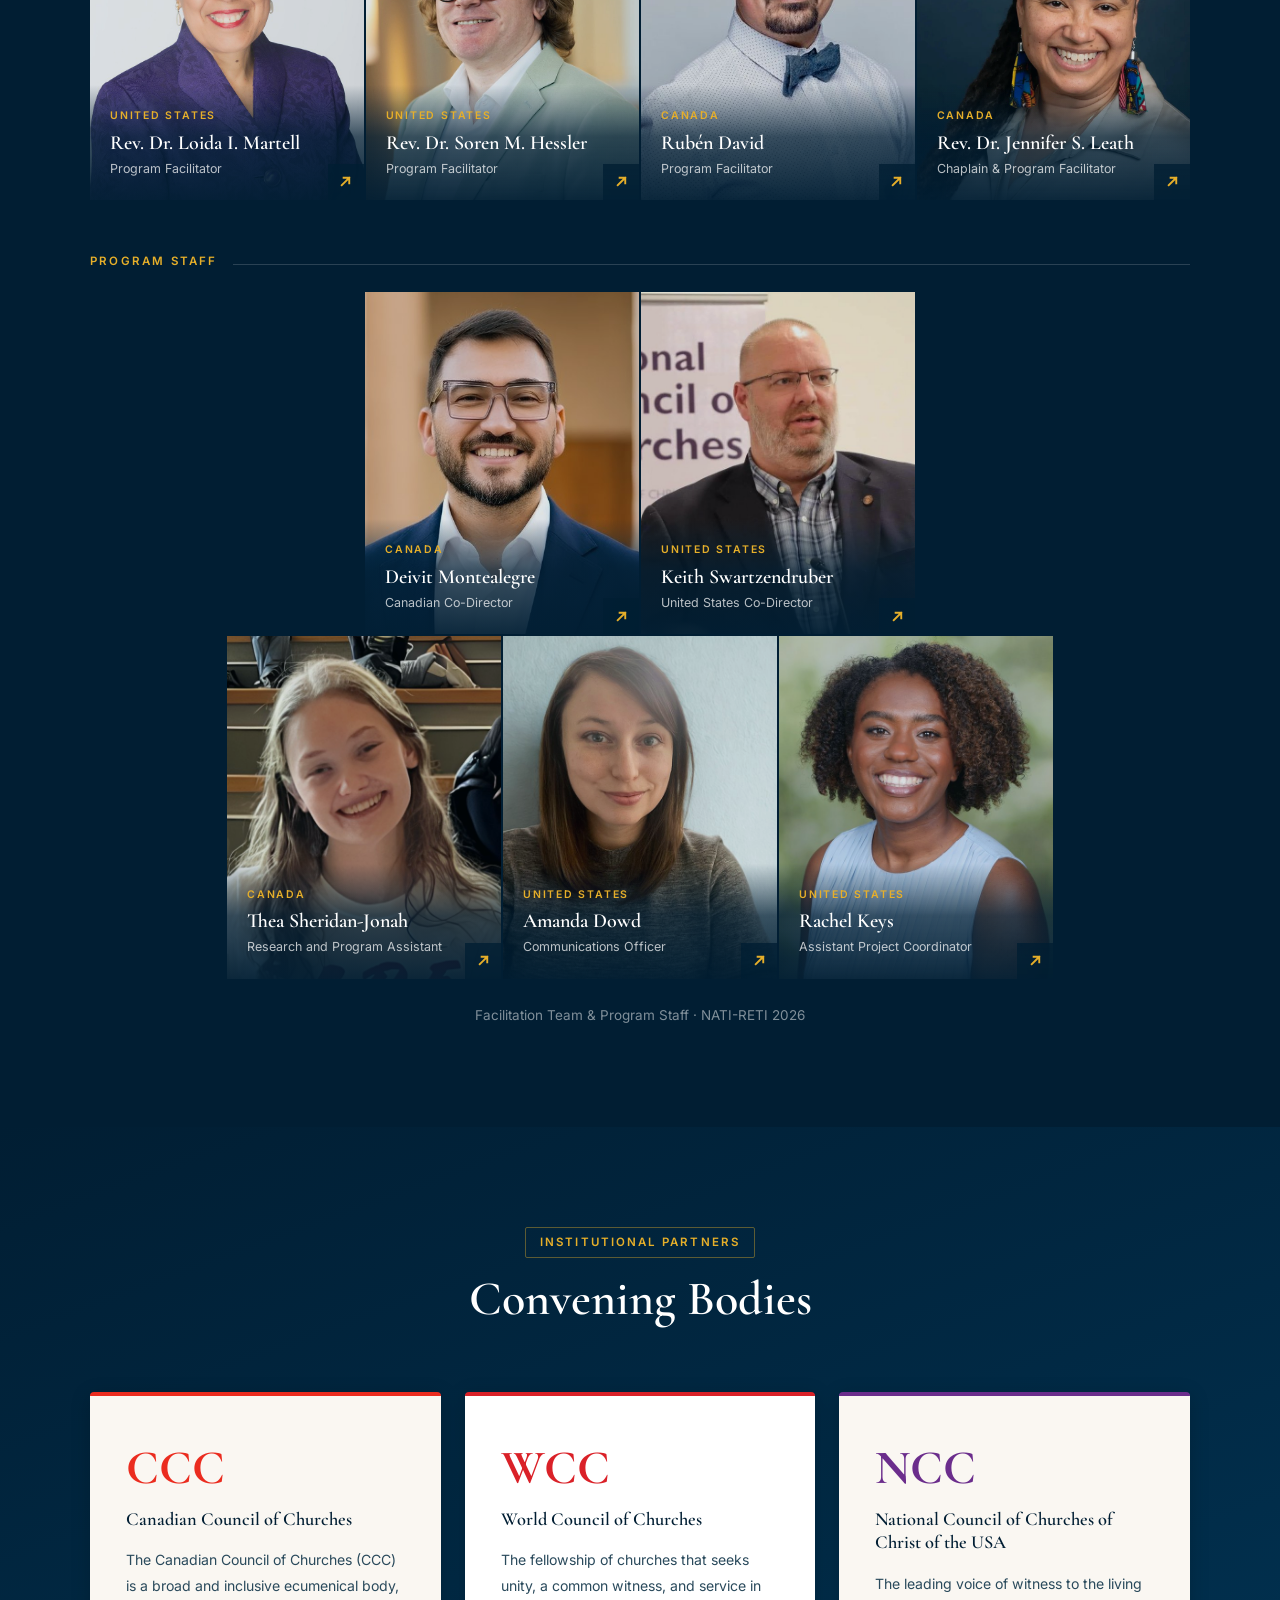
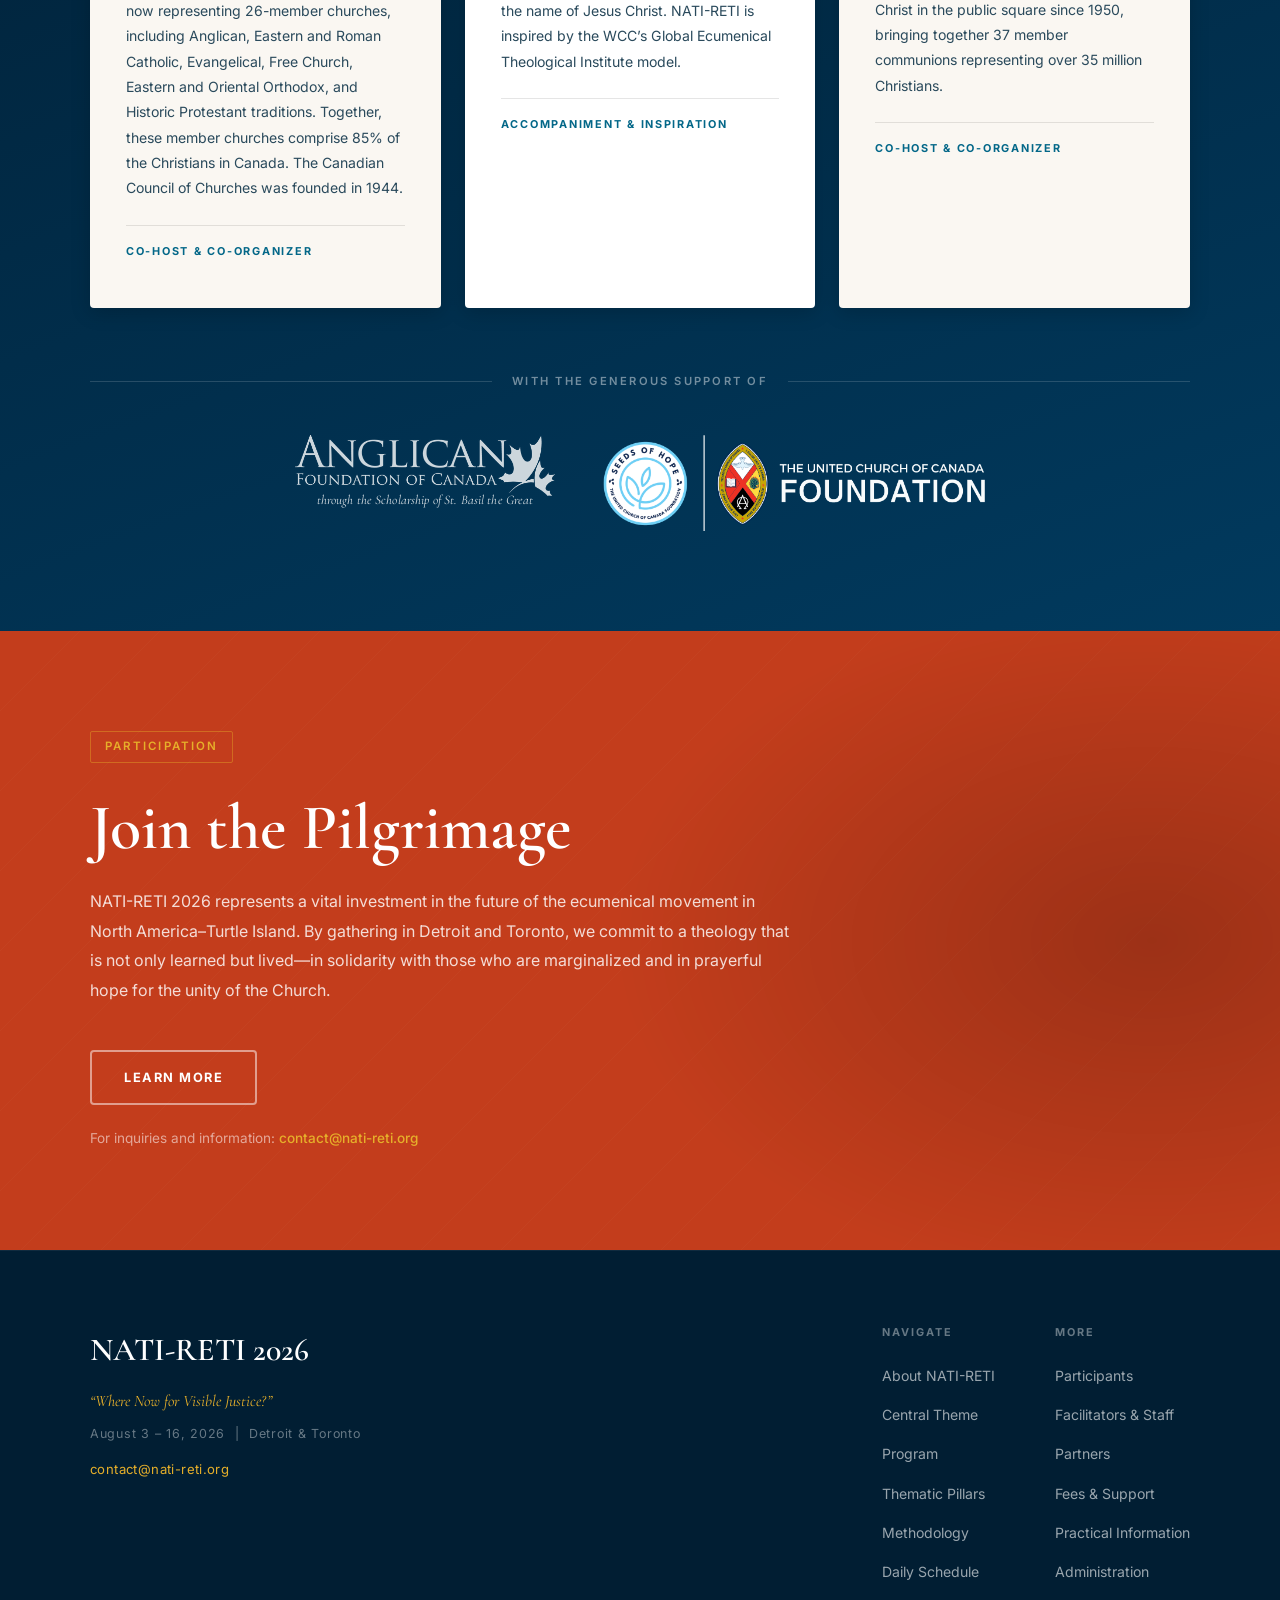
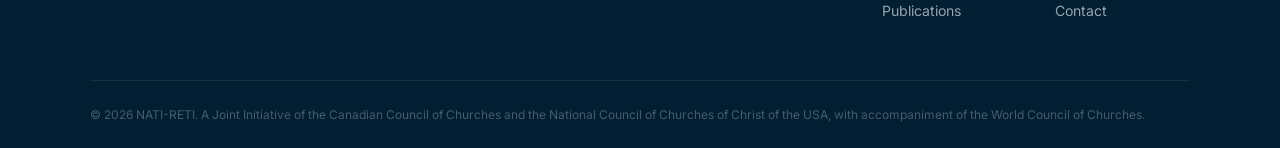
==== commit 5206932c: "Add the NCC staff to Facilitators & Staff Keith Swartzendruber (US Co-Director), Amanda Dowd (Commun" ====
--- a/index.html
+++ b/index.html
@@ -722,6 +722,21 @@
           </span>
         </button>
 
+        <button type="button" class="facilitator-tile" data-person="keith" aria-controls="facilitatorDetail" aria-expanded="false">
+          <span class="facilitator-tile-photo">
+            <img src="Pictures/facilitators/photo-keith-swartzendruber.jpg" alt="" width="600" height="750" loading="lazy" />
+            <span class="facilitator-tile-cue" aria-hidden="true"><svg viewBox="0 0 16 16" fill="none" stroke="currentColor" stroke-width="2" stroke-linecap="square"><path d="M4 12L12 4M6 4h6v6"/></svg></span>
+          </span>
+          <span class="facilitator-tile-caption">
+            <span class="facilitator-tile-country">United States</span>
+            <span class="facilitator-tile-name">Keith Swartzendruber</span>
+            <span class="facilitator-tile-role">United States Co-Director</span>
+          </span>
+        </button>
+
+      </div>
+      <div class="facilitator-grid facilitator-grid--three">
+
         <button type="button" class="facilitator-tile" data-person="thea" aria-controls="facilitatorDetail" aria-expanded="false">
           <span class="facilitator-tile-photo">
             <img src="Pictures/facilitators/photo-thea-sheridan-jonah.jpg" alt="" width="566" height="708" loading="lazy" />
@@ -734,6 +749,30 @@
           </span>
         </button>
 
+        <button type="button" class="facilitator-tile" data-person="amanda" aria-controls="facilitatorDetail" aria-expanded="false">
+          <span class="facilitator-tile-photo">
+            <img src="Pictures/facilitators/photo-amanda-dowd.jpg" alt="" width="600" height="750" loading="lazy" />
+            <span class="facilitator-tile-cue" aria-hidden="true"><svg viewBox="0 0 16 16" fill="none" stroke="currentColor" stroke-width="2" stroke-linecap="square"><path d="M4 12L12 4M6 4h6v6"/></svg></span>
+          </span>
+          <span class="facilitator-tile-caption">
+            <span class="facilitator-tile-country">United States</span>
+            <span class="facilitator-tile-name">Amanda Dowd</span>
+            <span class="facilitator-tile-role">Communications Officer</span>
+          </span>
+        </button>
+
+        <button type="button" class="facilitator-tile" data-person="rachel" aria-controls="facilitatorDetail" aria-expanded="false">
+          <span class="facilitator-tile-photo">
+            <img src="Pictures/facilitators/photo-rachel-keys.jpg" alt="" width="600" height="750" loading="lazy" />
+            <span class="facilitator-tile-cue" aria-hidden="true"><svg viewBox="0 0 16 16" fill="none" stroke="currentColor" stroke-width="2" stroke-linecap="square"><path d="M4 12L12 4M6 4h6v6"/></svg></span>
+          </span>
+          <span class="facilitator-tile-caption">
+            <span class="facilitator-tile-country">United States</span>
+            <span class="facilitator-tile-name">Rachel Keys</span>
+            <span class="facilitator-tile-role">Assistant Project Coordinator</span>
+          </span>
+        </button>
+
       </div>
 
       <p class="facilitators-note">Facilitation Team &amp; Program Staff &middot; NATI-RETI 2026</p>
@@ -762,6 +801,18 @@
 
         <div data-person="deivit">
           <p>Deivit is a passionate advocate for intercultural leadership, a path he&rsquo;s walked personally and professionally. Currently serving as Associate Secretary for Intercultural Leadership at the Council, he brings three years of experience as Teaching, Research, and Program Coordinator from the Forum for Intercultural Leadership and Learning (FILL). Deivit is a Ph.D. candidate at the University of Toronto, where his research explores the profound intersections between economics, theology, decolonial thinking, and ethics. This academic pursuit complements his diverse practical background, which includes roles as an Educational Consultant for the World Council of Churches&rsquo; Global Ecumenical Theological Institute (GETI) and as the Latin American Program Director for the NGO Globethics. These experiences have solidified Deivit&rsquo;s conviction that intercultural understanding is a catalyst for transformative change. He envisions interculturality as a bridge, connecting faith with social action to create a more just and equitable world for all.</p>
+        </div>
+
+        <div data-person="keith">
+          <p>Keith Swartzendruber is Senior Administrator at the National Council of Churches. He received his MA in International Peace and Conflict Resolution from the School of International Service at American University in Washington, DC. Keith is a member of Hyattsville (MD) Mennonite Church, a congregation of Mennonite Church USA.</p>
+        </div>
+
+        <div data-person="amanda">
+          <p>Amanda Dowd is a media and communications professional with a background in humanities education and media production. She holds an MA in Film and Media Production from American University and advanced degrees in humanities from the University of South Florida. Her work spans strategic communications, video production, graphic design, and storytelling, with professional experience in higher education, public media, and nonprofit organizations. Amanda is particularly interested in exploring the intersection of culture, community, and advocacy through accessible, mission-driven media.</p>
+        </div>
+
+        <div data-person="rachel">
+          <p>Rachel Keys graduated with a BFA in Kinetic Imaging from Virginia Commonwealth University. She worked for three years as a Project Manager for a small media production company based outside of Richmond and now serves as Assistant Project Coordinator for the National Council of Churches of the USA.</p>
         </div>
 
         <div data-person="thea">
--- a/styles.css
+++ b/styles.css
@@ -2610,6 +2610,12 @@
   color: var(--ncc-gold);
 }
 
+/* Every label after the first opens a new band, so the gap between groups
+   lives here rather than on each grid's bottom margin. */
+.facilitator-grid + .facilitator-group-label {
+  margin-top: 52px;
+}
+
 .facilitator-group-rule {
   flex: 1;
   height: 1px;
@@ -2629,12 +2635,22 @@
 .facilitator-grid--four {
   grid-template-columns: repeat(4, minmax(0, 1fr));
   max-width: 1102px;
-  margin-bottom: 52px;
+}
+
+.facilitator-grid--three {
+  grid-template-columns: repeat(3, minmax(0, 1fr));
+  max-width: 826px;
 }
 
 .facilitator-grid--two {
   grid-template-columns: repeat(2, minmax(0, 1fr));
   max-width: 550px;
+}
+
+/* Two grids under one label read as a single wall — a short centred row above a
+   full one — so they sit on the grid's own 2px gap, not the between-group gap. */
+.facilitator-grid + .facilitator-grid {
+  margin-top: 2px;
 }
 
 .facilitator-tile {
@@ -2884,7 +2900,8 @@
 }
 
 @media (max-width: 760px) {
-  .facilitator-grid--four {
+  .facilitator-grid--four,
+  .facilitator-grid--three {
     grid-template-columns: repeat(2, minmax(0, 1fr));
     max-width: 550px;
   }
@@ -2904,6 +2921,7 @@
    and one-per-row stretched the section to roughly six screens. */
 @media (max-width: 600px) {
   .facilitator-grid--four,
+  .facilitator-grid--three,
   .facilitator-grid--two {
     grid-template-columns: repeat(2, minmax(0, 1fr));
     column-gap: 14px;
@@ -2914,7 +2932,8 @@
     align-items: start;
   }
 
-  .facilitator-grid--four { margin-bottom: 44px; }
+  .facilitator-grid + .facilitator-group-label { margin-top: 44px; }
+  .facilitator-grid + .facilitator-grid { margin-top: 26px; }
 
   .facilitator-tile img { opacity: 1; }
 
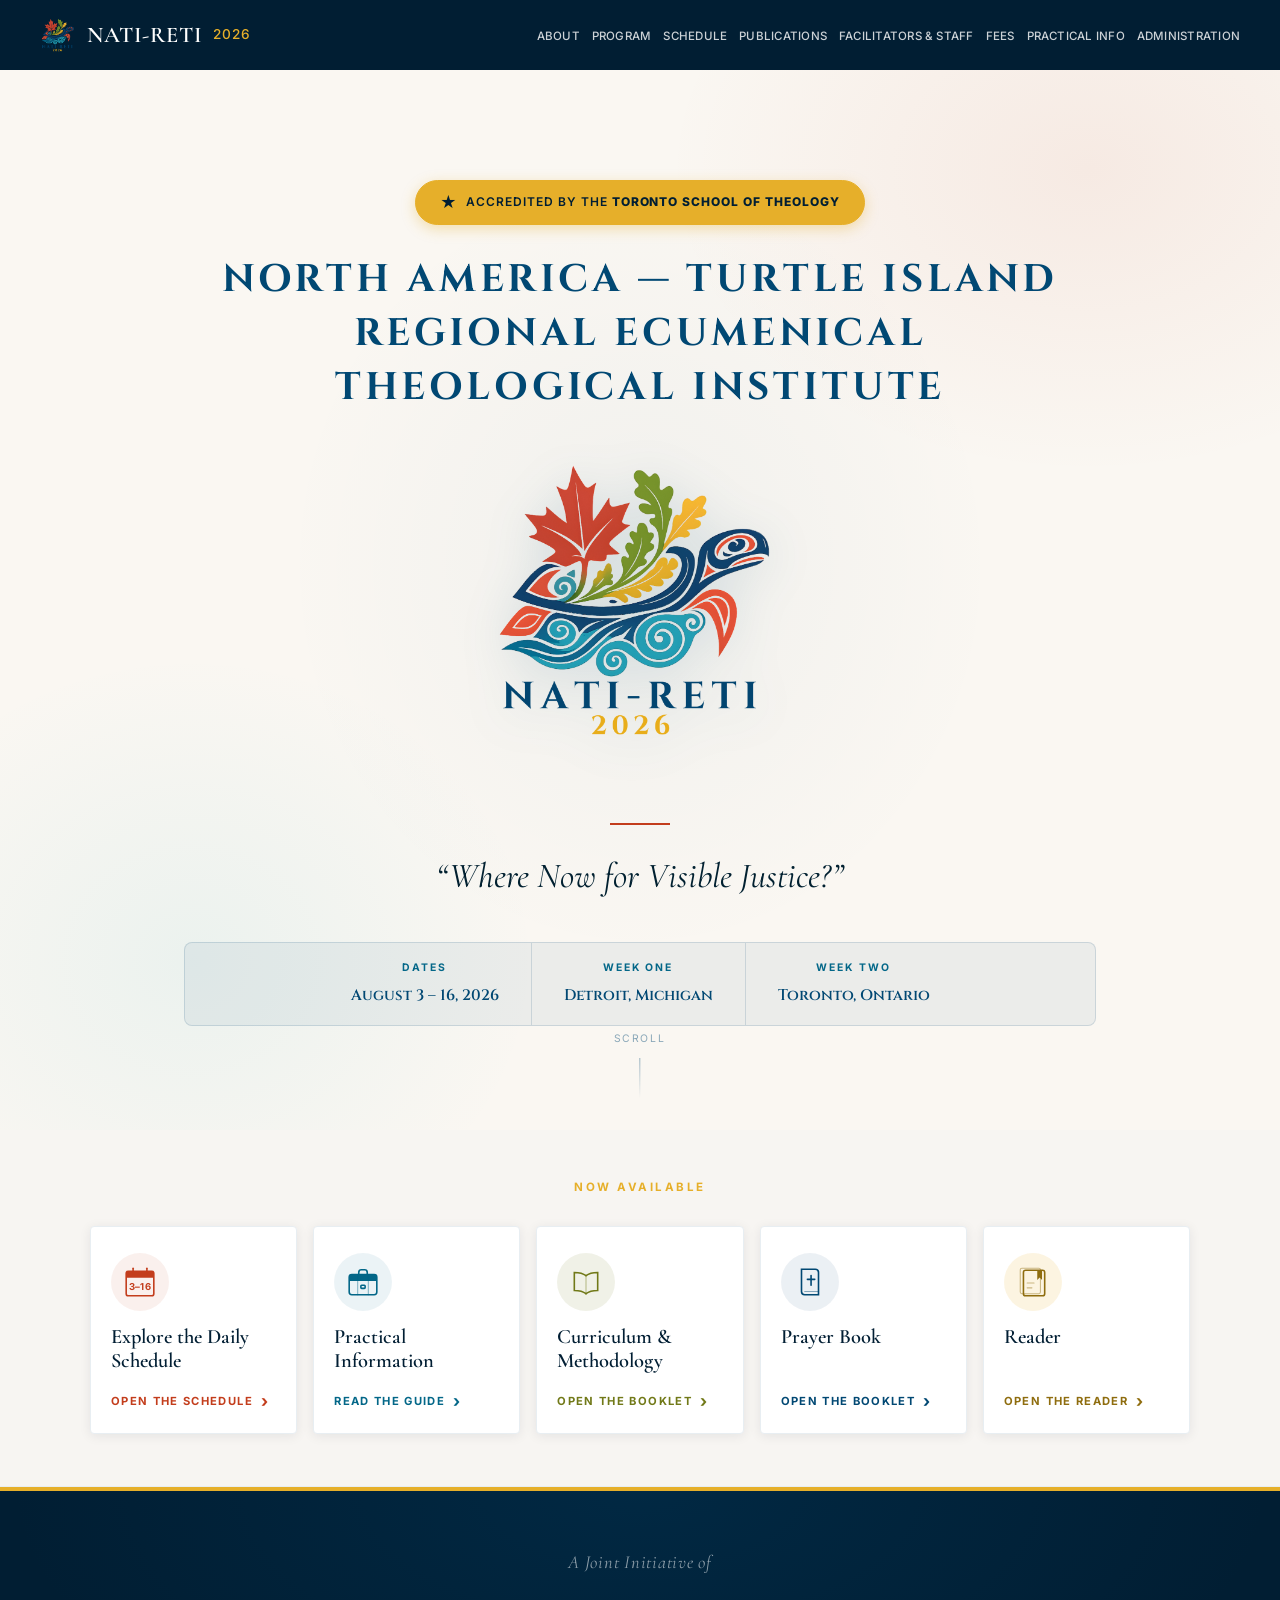
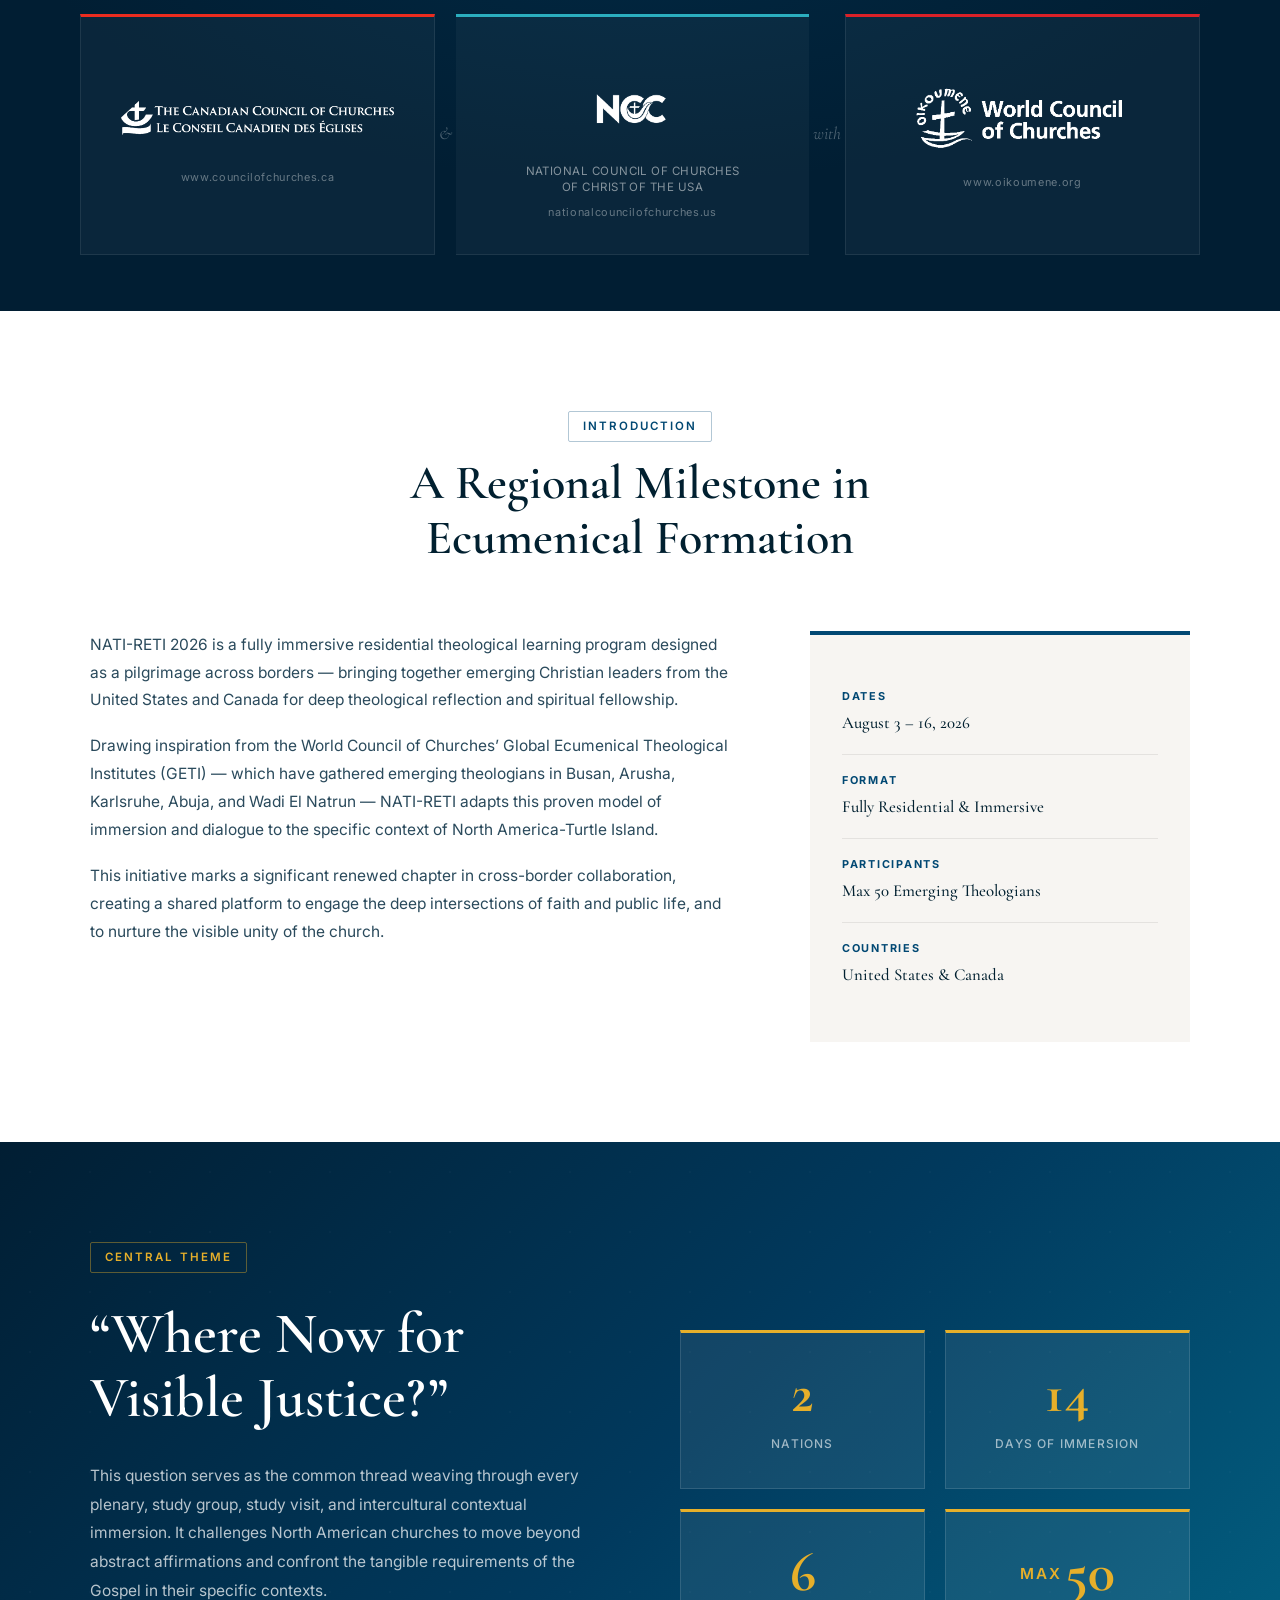
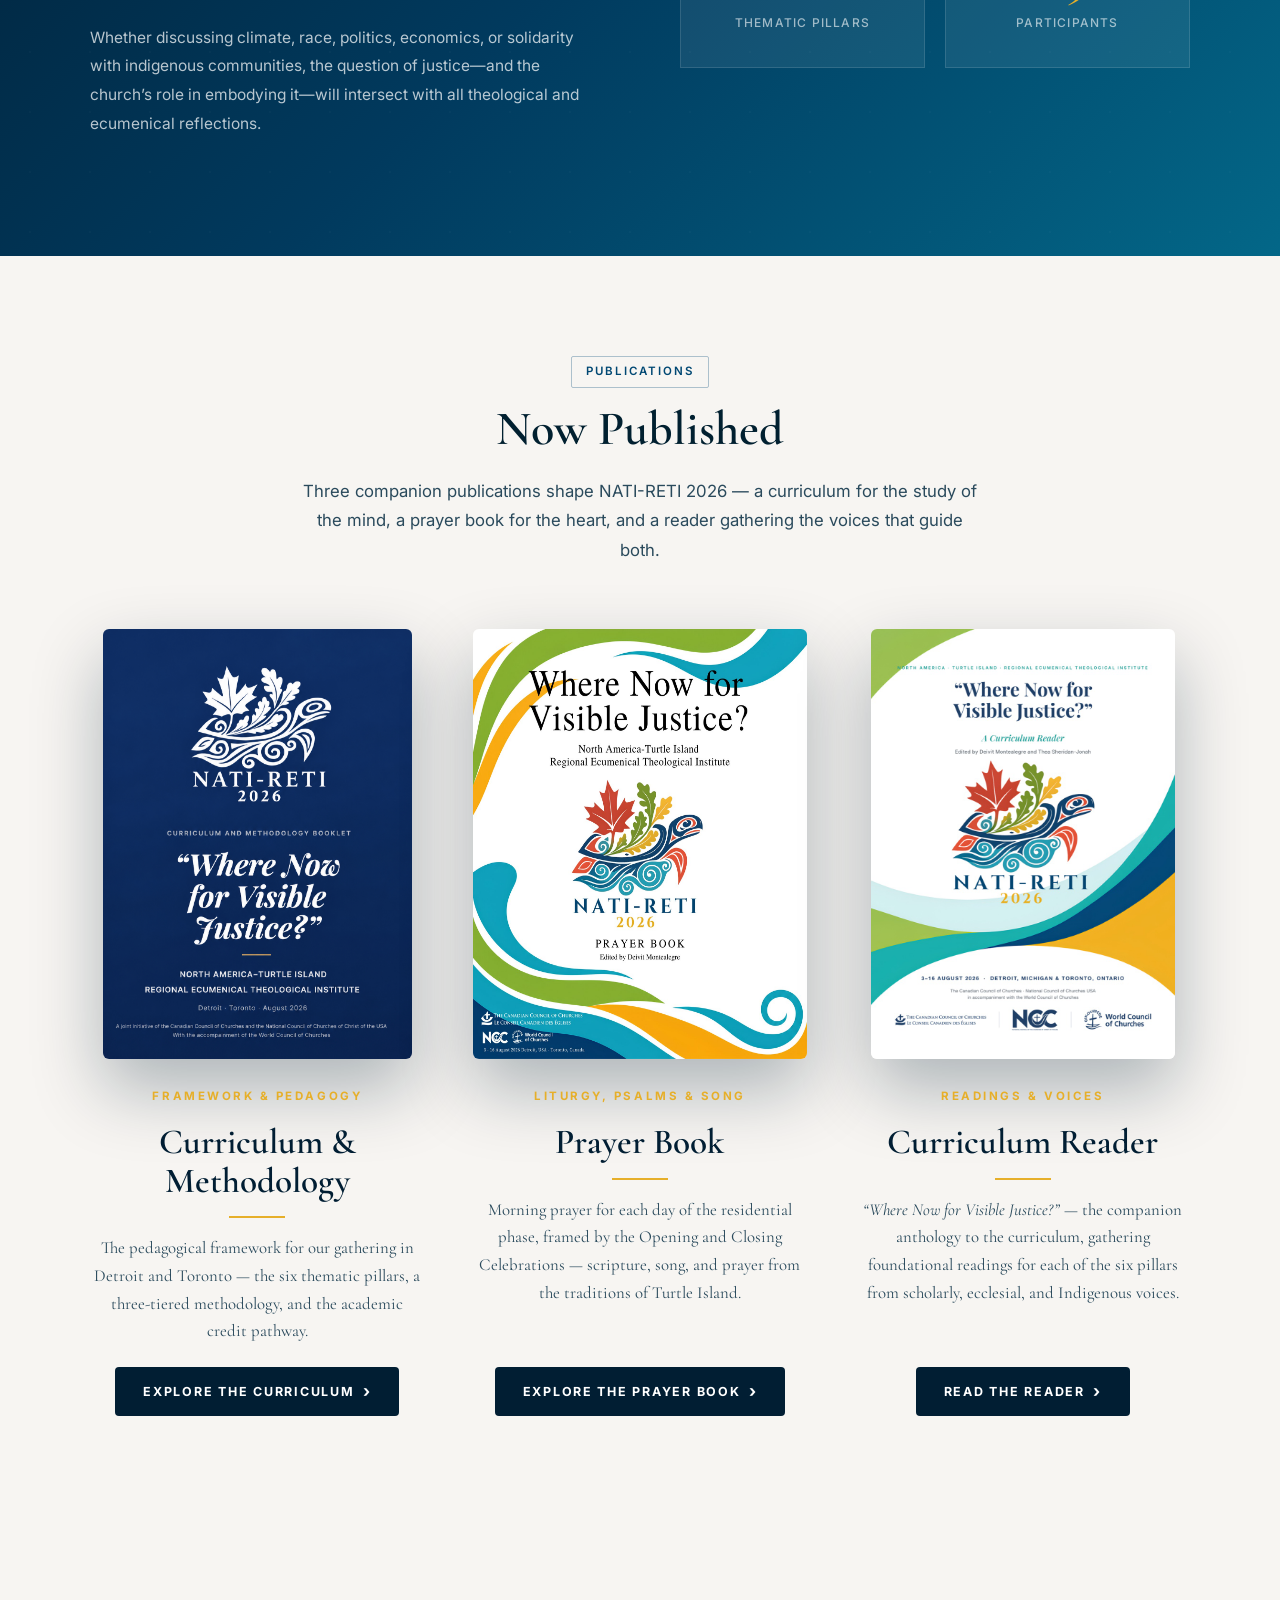
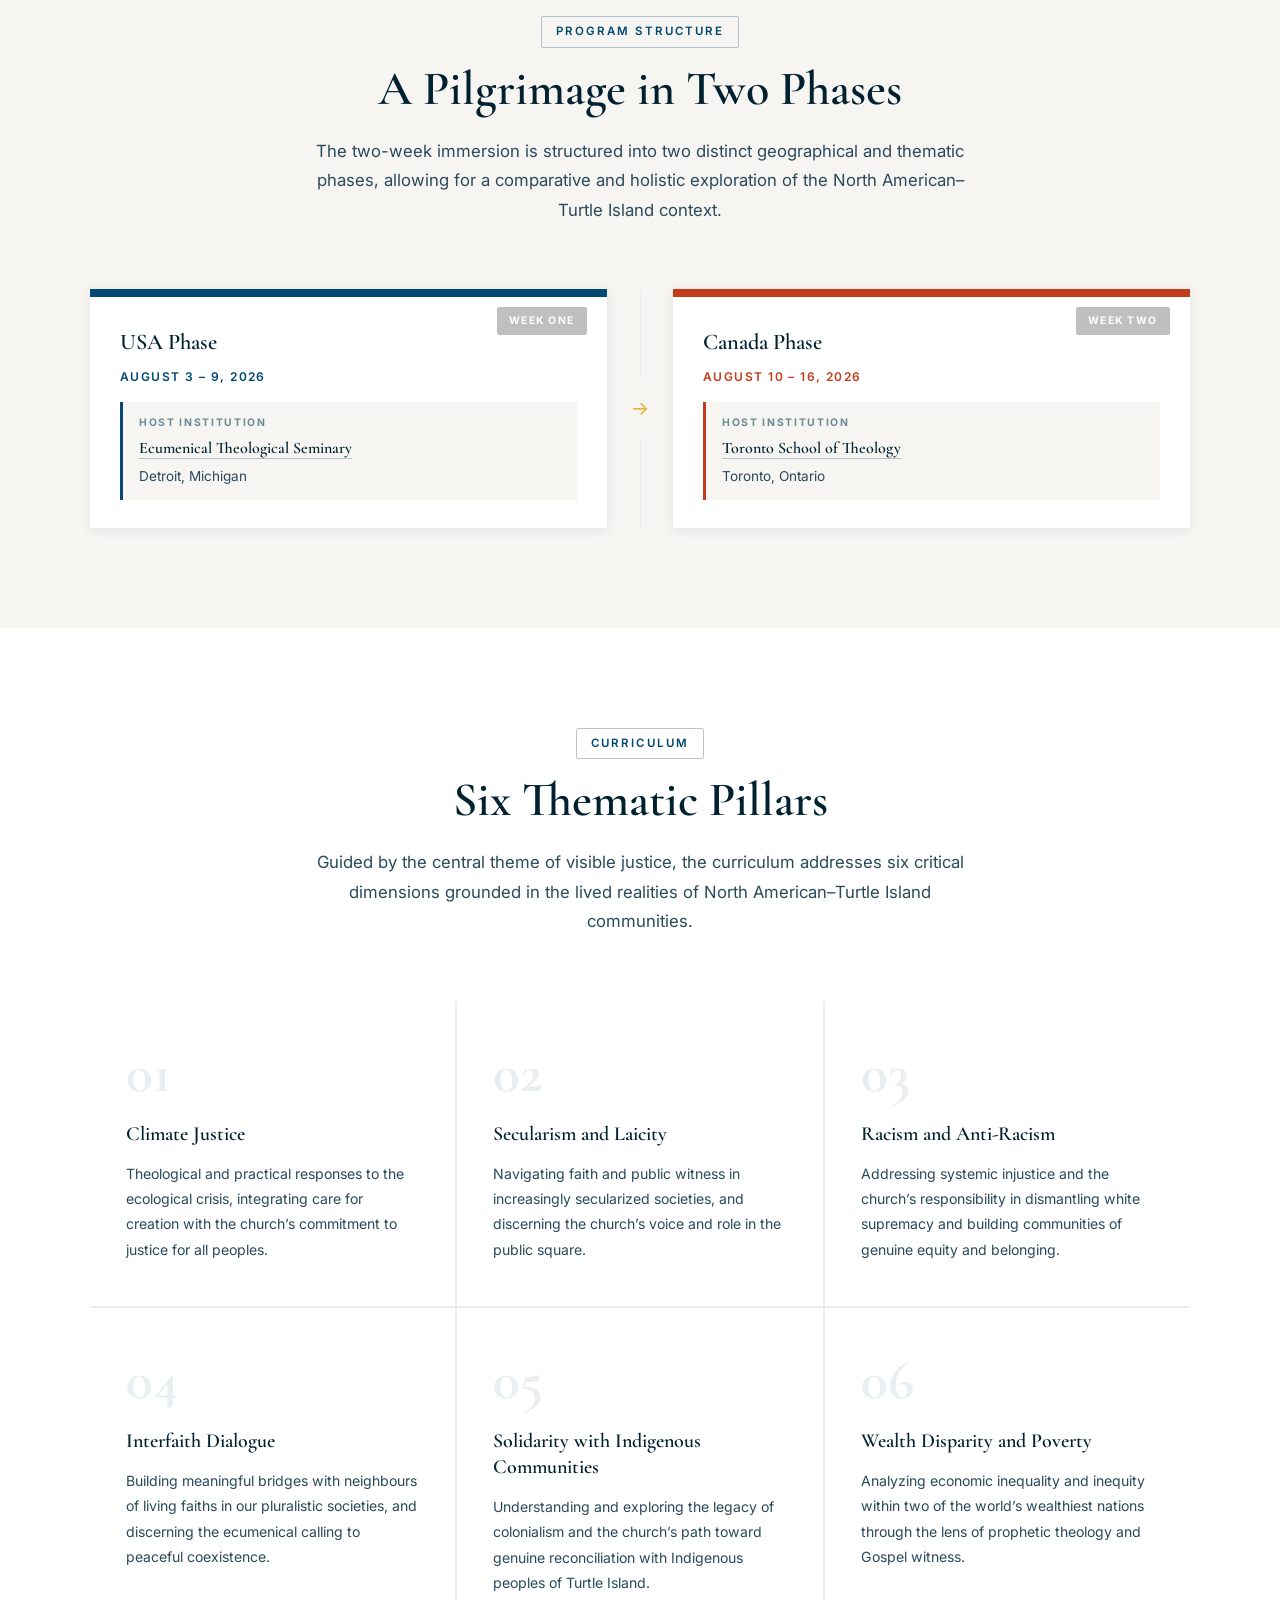
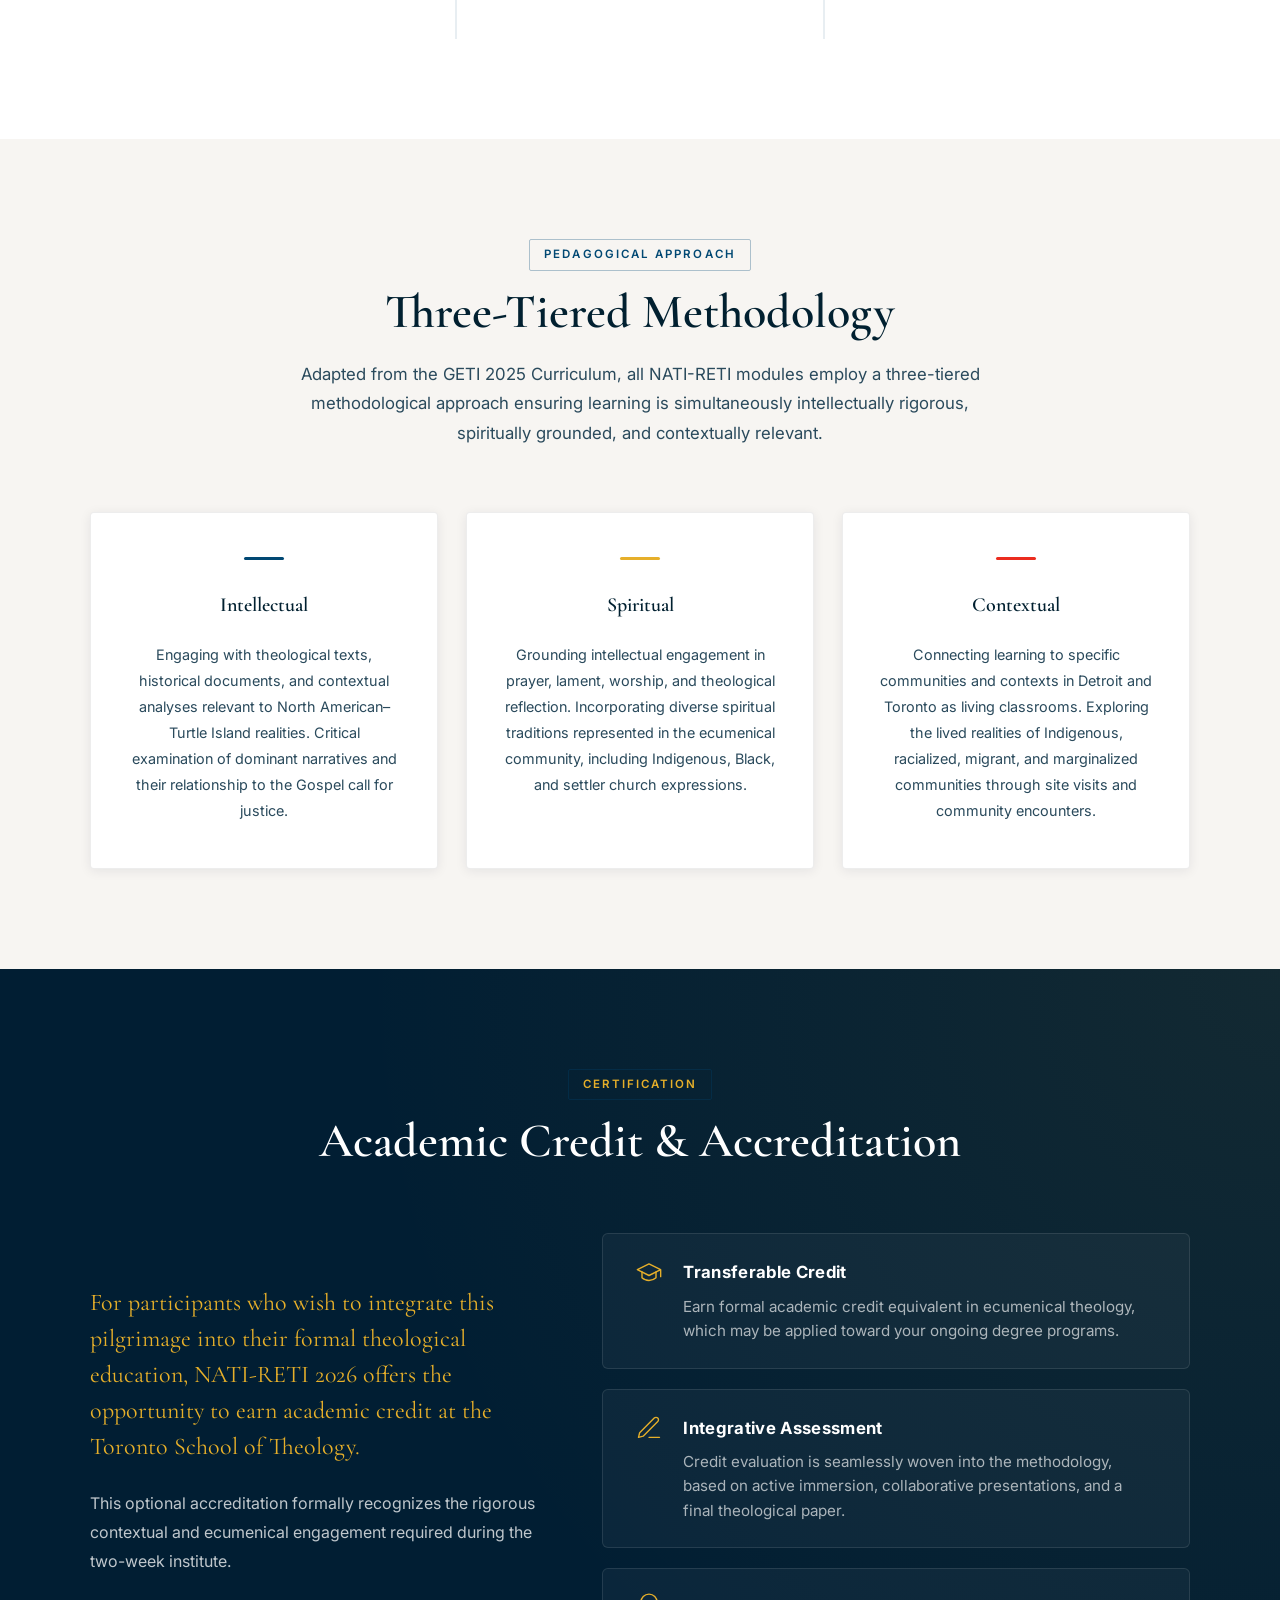
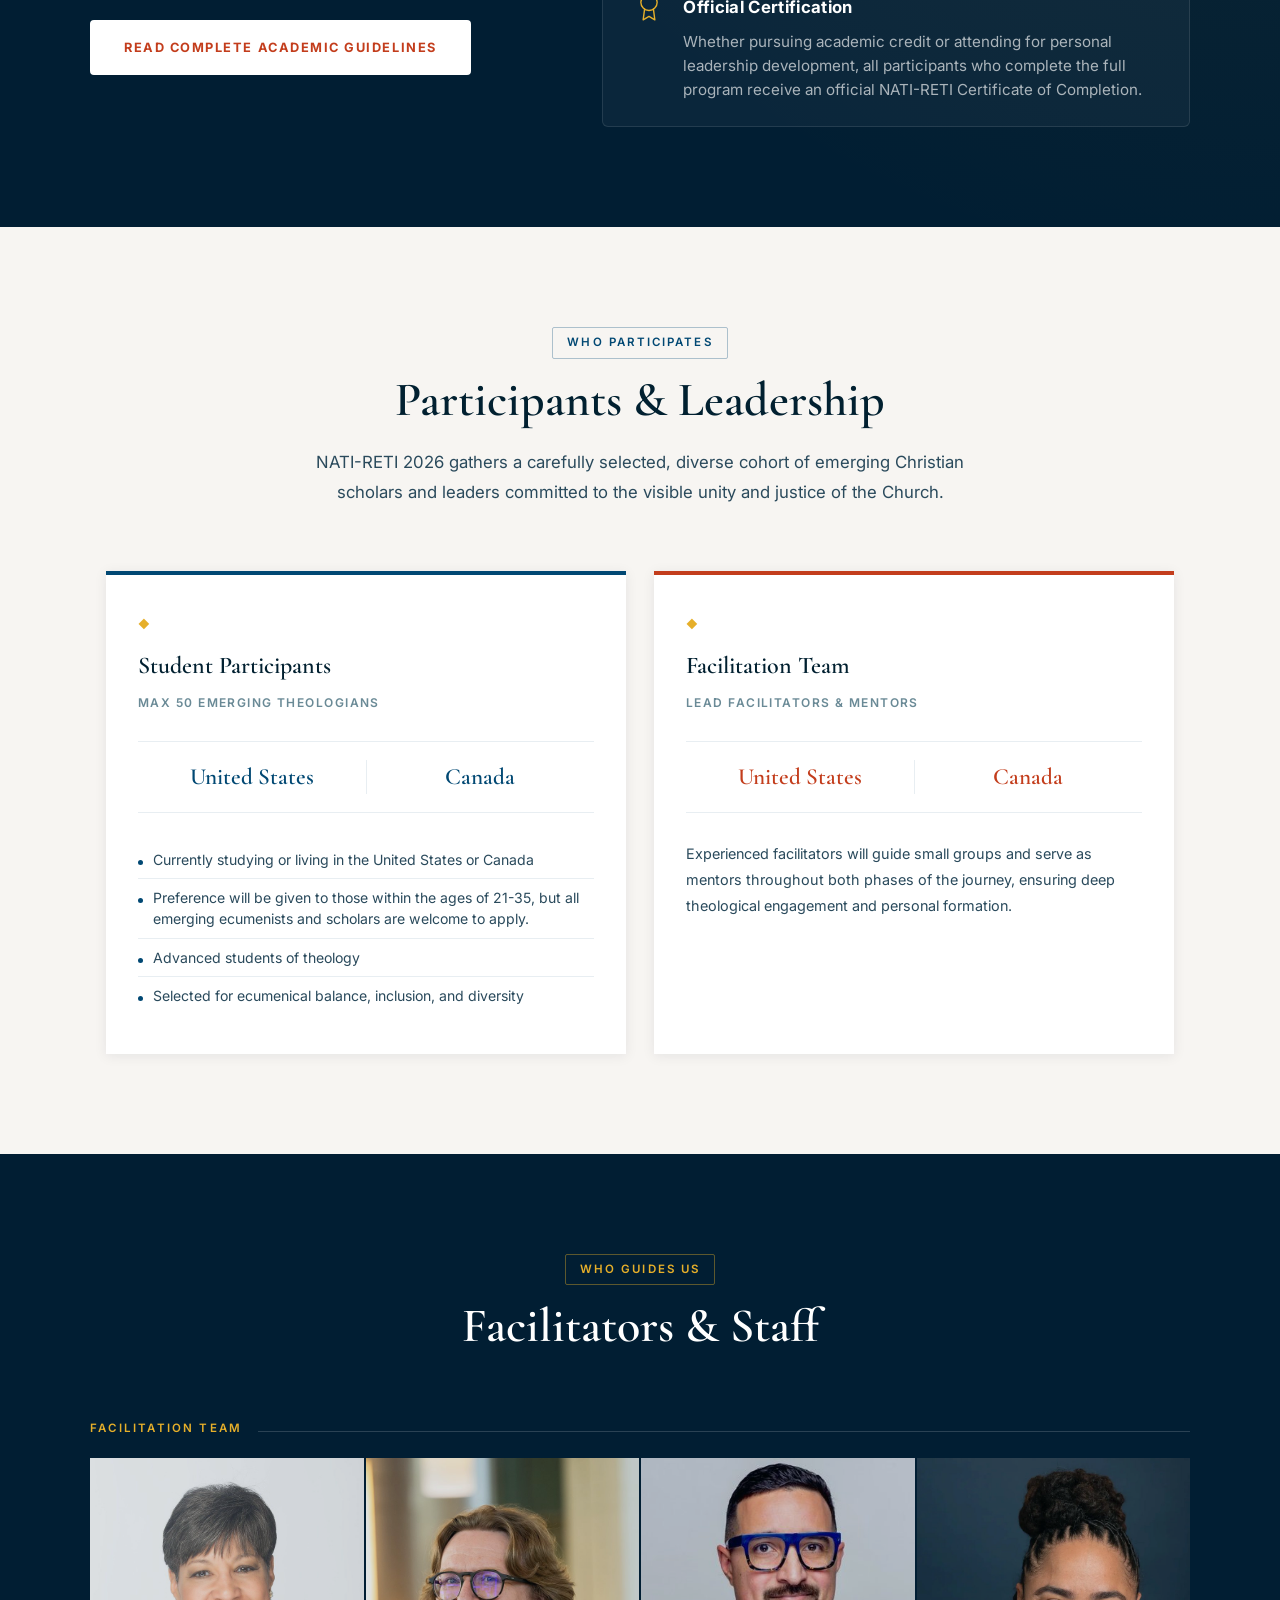
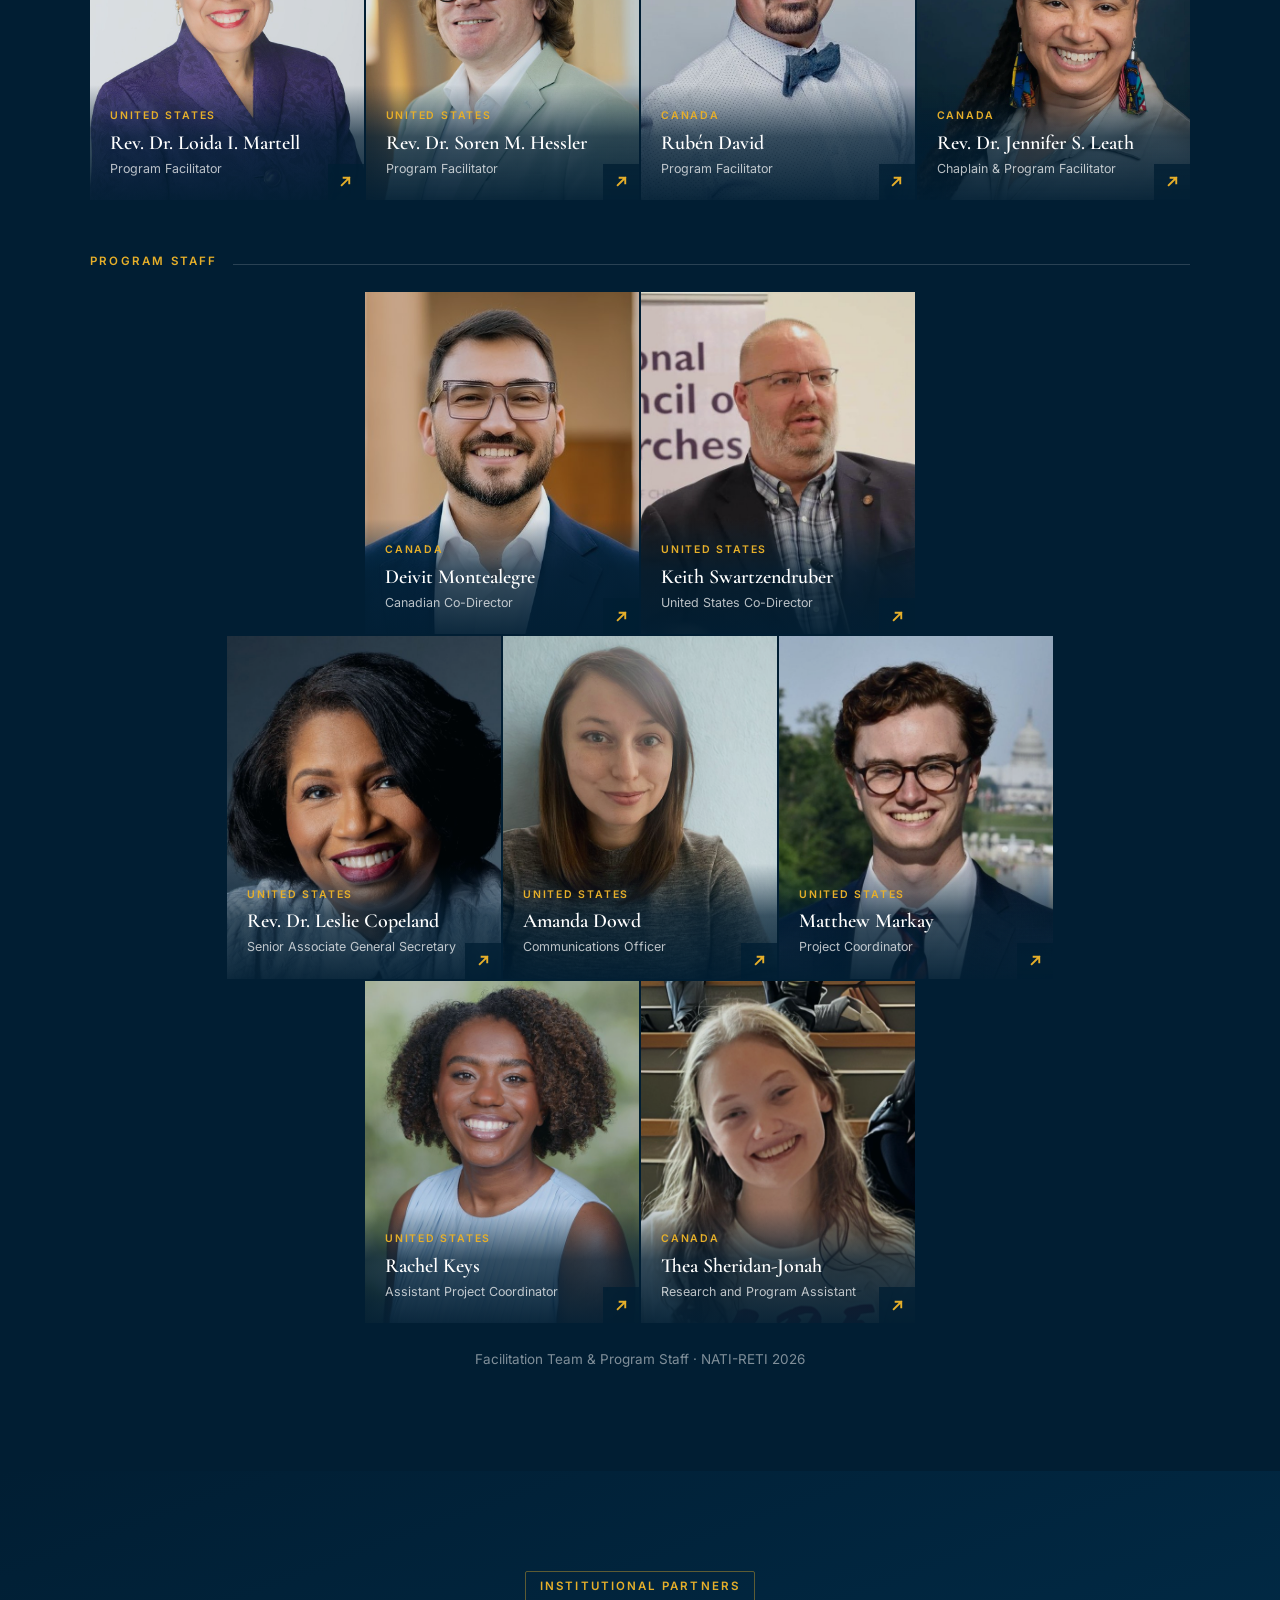
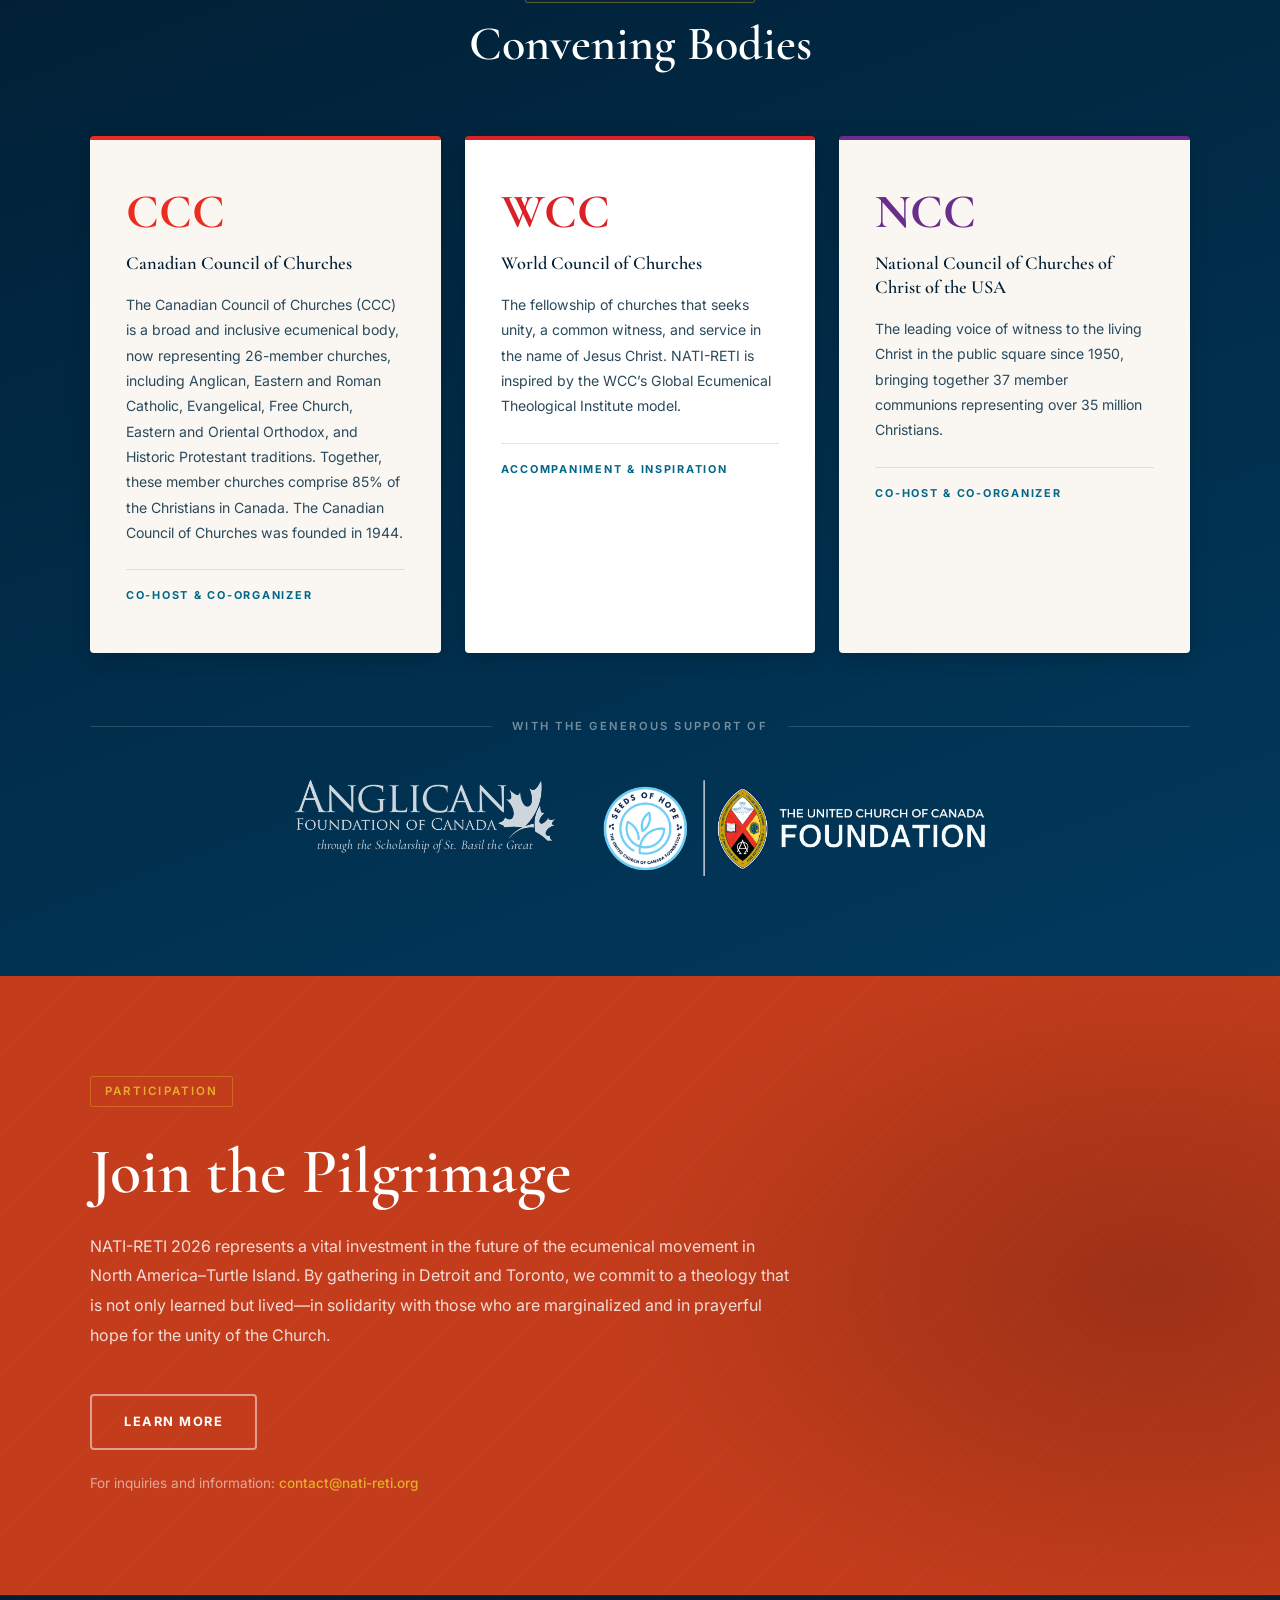
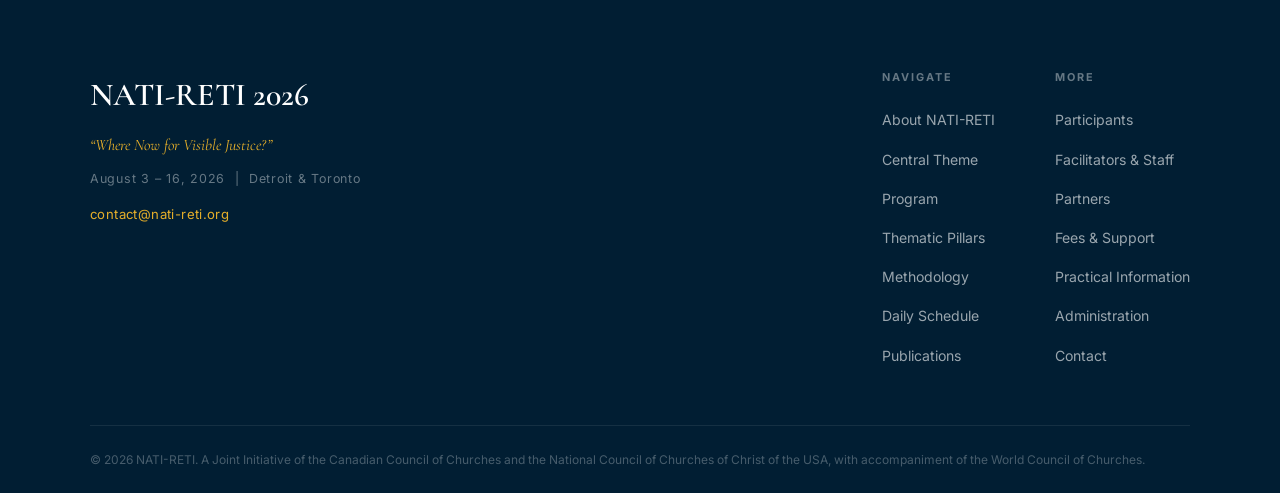
==== commit c67fa128: "Add Leslie Copeland and Matthew Markay; align the publication buttons The NCC sent an updated set of" ====
--- a/index.html
+++ b/index.html
@@ -737,6 +737,57 @@
       </div>
       <div class="facilitator-grid facilitator-grid--three">
 
+        <button type="button" class="facilitator-tile" data-person="copeland" aria-controls="facilitatorDetail" aria-expanded="false">
+          <span class="facilitator-tile-photo">
+            <img src="Pictures/facilitators/photo-leslie-copeland.jpg" alt="" width="600" height="750" loading="lazy" />
+            <span class="facilitator-tile-cue" aria-hidden="true"><svg viewBox="0 0 16 16" fill="none" stroke="currentColor" stroke-width="2" stroke-linecap="square"><path d="M4 12L12 4M6 4h6v6"/></svg></span>
+          </span>
+          <span class="facilitator-tile-caption">
+            <span class="facilitator-tile-country">United States</span>
+            <span class="facilitator-tile-name">Rev. Dr. Leslie Copeland</span>
+            <span class="facilitator-tile-role">Senior Associate General Secretary</span>
+          </span>
+        </button>
+
+        <button type="button" class="facilitator-tile" data-person="amanda" aria-controls="facilitatorDetail" aria-expanded="false">
+          <span class="facilitator-tile-photo">
+            <img src="Pictures/facilitators/photo-amanda-dowd.jpg" alt="" width="600" height="750" loading="lazy" />
+            <span class="facilitator-tile-cue" aria-hidden="true"><svg viewBox="0 0 16 16" fill="none" stroke="currentColor" stroke-width="2" stroke-linecap="square"><path d="M4 12L12 4M6 4h6v6"/></svg></span>
+          </span>
+          <span class="facilitator-tile-caption">
+            <span class="facilitator-tile-country">United States</span>
+            <span class="facilitator-tile-name">Amanda Dowd</span>
+            <span class="facilitator-tile-role">Communications Officer</span>
+          </span>
+        </button>
+
+        <button type="button" class="facilitator-tile" data-person="matthew" aria-controls="facilitatorDetail" aria-expanded="false">
+          <span class="facilitator-tile-photo">
+            <img src="Pictures/facilitators/photo-matthew-markay.jpg" alt="" width="600" height="750" loading="lazy" />
+            <span class="facilitator-tile-cue" aria-hidden="true"><svg viewBox="0 0 16 16" fill="none" stroke="currentColor" stroke-width="2" stroke-linecap="square"><path d="M4 12L12 4M6 4h6v6"/></svg></span>
+          </span>
+          <span class="facilitator-tile-caption">
+            <span class="facilitator-tile-country">United States</span>
+            <span class="facilitator-tile-name">Matthew Markay</span>
+            <span class="facilitator-tile-role">Project Coordinator</span>
+          </span>
+        </button>
+
+      </div>
+      <div class="facilitator-grid facilitator-grid--two">
+
+        <button type="button" class="facilitator-tile" data-person="rachel" aria-controls="facilitatorDetail" aria-expanded="false">
+          <span class="facilitator-tile-photo">
+            <img src="Pictures/facilitators/photo-rachel-keys.jpg" alt="" width="600" height="750" loading="lazy" />
+            <span class="facilitator-tile-cue" aria-hidden="true"><svg viewBox="0 0 16 16" fill="none" stroke="currentColor" stroke-width="2" stroke-linecap="square"><path d="M4 12L12 4M6 4h6v6"/></svg></span>
+          </span>
+          <span class="facilitator-tile-caption">
+            <span class="facilitator-tile-country">United States</span>
+            <span class="facilitator-tile-name">Rachel Keys</span>
+            <span class="facilitator-tile-role">Assistant Project Coordinator</span>
+          </span>
+        </button>
+
         <button type="button" class="facilitator-tile" data-person="thea" aria-controls="facilitatorDetail" aria-expanded="false">
           <span class="facilitator-tile-photo">
             <img src="Pictures/facilitators/photo-thea-sheridan-jonah.jpg" alt="" width="566" height="708" loading="lazy" />
@@ -749,30 +800,6 @@
           </span>
         </button>
 
-        <button type="button" class="facilitator-tile" data-person="amanda" aria-controls="facilitatorDetail" aria-expanded="false">
-          <span class="facilitator-tile-photo">
-            <img src="Pictures/facilitators/photo-amanda-dowd.jpg" alt="" width="600" height="750" loading="lazy" />
-            <span class="facilitator-tile-cue" aria-hidden="true"><svg viewBox="0 0 16 16" fill="none" stroke="currentColor" stroke-width="2" stroke-linecap="square"><path d="M4 12L12 4M6 4h6v6"/></svg></span>
-          </span>
-          <span class="facilitator-tile-caption">
-            <span class="facilitator-tile-country">United States</span>
-            <span class="facilitator-tile-name">Amanda Dowd</span>
-            <span class="facilitator-tile-role">Communications Officer</span>
-          </span>
-        </button>
-
-        <button type="button" class="facilitator-tile" data-person="rachel" aria-controls="facilitatorDetail" aria-expanded="false">
-          <span class="facilitator-tile-photo">
-            <img src="Pictures/facilitators/photo-rachel-keys.jpg" alt="" width="600" height="750" loading="lazy" />
-            <span class="facilitator-tile-cue" aria-hidden="true"><svg viewBox="0 0 16 16" fill="none" stroke="currentColor" stroke-width="2" stroke-linecap="square"><path d="M4 12L12 4M6 4h6v6"/></svg></span>
-          </span>
-          <span class="facilitator-tile-caption">
-            <span class="facilitator-tile-country">United States</span>
-            <span class="facilitator-tile-name">Rachel Keys</span>
-            <span class="facilitator-tile-role">Assistant Project Coordinator</span>
-          </span>
-        </button>
-
       </div>
 
       <p class="facilitators-note">Facilitation Team &amp; Program Staff &middot; NATI-RETI 2026</p>
@@ -807,8 +834,20 @@
           <p>Keith Swartzendruber is Senior Administrator at the National Council of Churches. He received his MA in International Peace and Conflict Resolution from the School of International Service at American University in Washington, DC. Keith is a member of Hyattsville (MD) Mennonite Church, a congregation of Mennonite Church USA.</p>
         </div>
 
+        <div data-person="copeland">
+          <p>Rev. Dr. Leslie Copeland is a faith leader, public theologian, consultant, strategist, writer and justice advocate. She is currently the Senior Associate General Secretary and Advocacy Director for the National Council of the Churches of Christ in the USA and serves as an associate minister at Alfred Street Baptist Church in Alexandria, Va.</p>
+          <p>In 2022, Dr. Copeland-Tune was named as &ldquo;22 Faith Leaders to Watch&rdquo; by the Center for American Progress, a think tank in Washington, D.C. She is the Chair of the National Religious Partnership for the Environment and serves on the board of the National Religious Campaign Against Torture and the Baptist Joint Committee for Religious Liberty. She has recently been appointed to serve on the board for Interfaith Works in Montgomery County, Md.</p>
+          <p>Dr. Copeland-Tune is the author of <em>24/7 Embodying Christ-like Leadership</em>, published by Judson Press, and is the proud mom of two justice-minded young adults.</p>
+        </div>
+
         <div data-person="amanda">
-          <p>Amanda Dowd is a media and communications professional with a background in humanities education and media production. She holds an MA in Film and Media Production from American University and advanced degrees in humanities from the University of South Florida. Her work spans strategic communications, video production, graphic design, and storytelling, with professional experience in higher education, public media, and nonprofit organizations. Amanda is particularly interested in exploring the intersection of culture, community, and advocacy through accessible, mission-driven media.</p>
+          <p>Amanda Dowd is a media and communications professional who currently serves as Communications Officer with the National Council of Churches USA. With a background in teaching humanities and film studies, she earned both a BA in Humanities and an MLA in Humanities and Film Studies from the University of South Florida. She is passionate about cultural theory and enjoys exploring the connections between film, media, and society. Inspired by a love of creative storytelling, she recently completed an MA in Film and Media Production at American University, graduating in May 2025.</p>
+          <p>Her experience includes producing, editing, directing, graphic design, and illustration. While enrolled in the Film and Media Production program, Dowd produced short films for the National Park Service and the 48-Hour Film Project in Washington, DC, and Richmond, VA. Growing up in the ecologically and culturally unique state of Florida, she&rsquo;s passionate about crafting compelling and meaningful stories that explore the intersection of advocacy, wildlife conservation and the diverse stories of individuals.</p>
+        </div>
+
+        <div data-person="matthew">
+          <p>Matthew Markay was the Project Coordinator for the National Council of Churches in Washington, D.C., and the Production Coordinator for the MOSAIC Storytelling Initiative. He is passionate about bringing people of faith together to engage in advocacy and civic action, amplifying their voices on issues of justice.</p>
+          <p>A summa cum laude graduate of American University, Matthew is active in Christian student leadership and loves cooking, spending time with loved ones, and exploring the outdoors. Matthew is attending Princeton Theological Seminary in the fall.</p>
         </div>
 
         <div data-person="rachel">
--- a/styles.css
+++ b/styles.css
@@ -2331,13 +2331,16 @@
 
 /* ===================== PUBLICATIONS ===================== */
 .publications-section { background: var(--off-white); padding: 100px 0; }
+/* Cards stretch to the tallest in the row and the body copy absorbs the
+   difference, so the three call-to-action buttons sit on one line whatever
+   the blurb runs to. */
 .publications-grid {
   display: grid;
   grid-template-columns: repeat(3, minmax(0,1fr));
   gap: 48px;
   max-width: 1240px;
   margin: 0 auto;
-  align-items: start;
+  align-items: stretch;
 }
 .publication-card {
   display: flex; flex-direction: column; align-items: center;
@@ -2355,7 +2358,7 @@
   transform: translateY(-6px); box-shadow: 0 40px 90px rgba(1,30,51,0.40); outline: none;
 }
 .publication-cover img { display: block; height: 100%; width: auto; }
-.publication-text { display: flex; flex-direction: column; align-items: center; gap: 16px; }
+.publication-text { display: flex; flex-direction: column; align-items: center; gap: 16px; flex-grow: 1; }
 .publication-eyebrow {
   font-family: var(--font-sans); font-size: 0.72rem; font-weight: 700;
   letter-spacing: 0.22em; text-transform: uppercase; color: var(--amber);
@@ -2367,7 +2370,7 @@
 .publication-rule { width: 56px; height: 2px; background: var(--amber); }
 .publication-body {
   font-family: var(--font-serif); font-size: 1.05rem; line-height: 1.65;
-  color: var(--text-mid); margin: 0; max-width: 400px;
+  color: var(--text-mid); margin: 0; max-width: 400px; flex-grow: 1;
 }
 .publication-cta {
   display: inline-flex; align-items: center; gap: 8px; margin-top: 6px;
